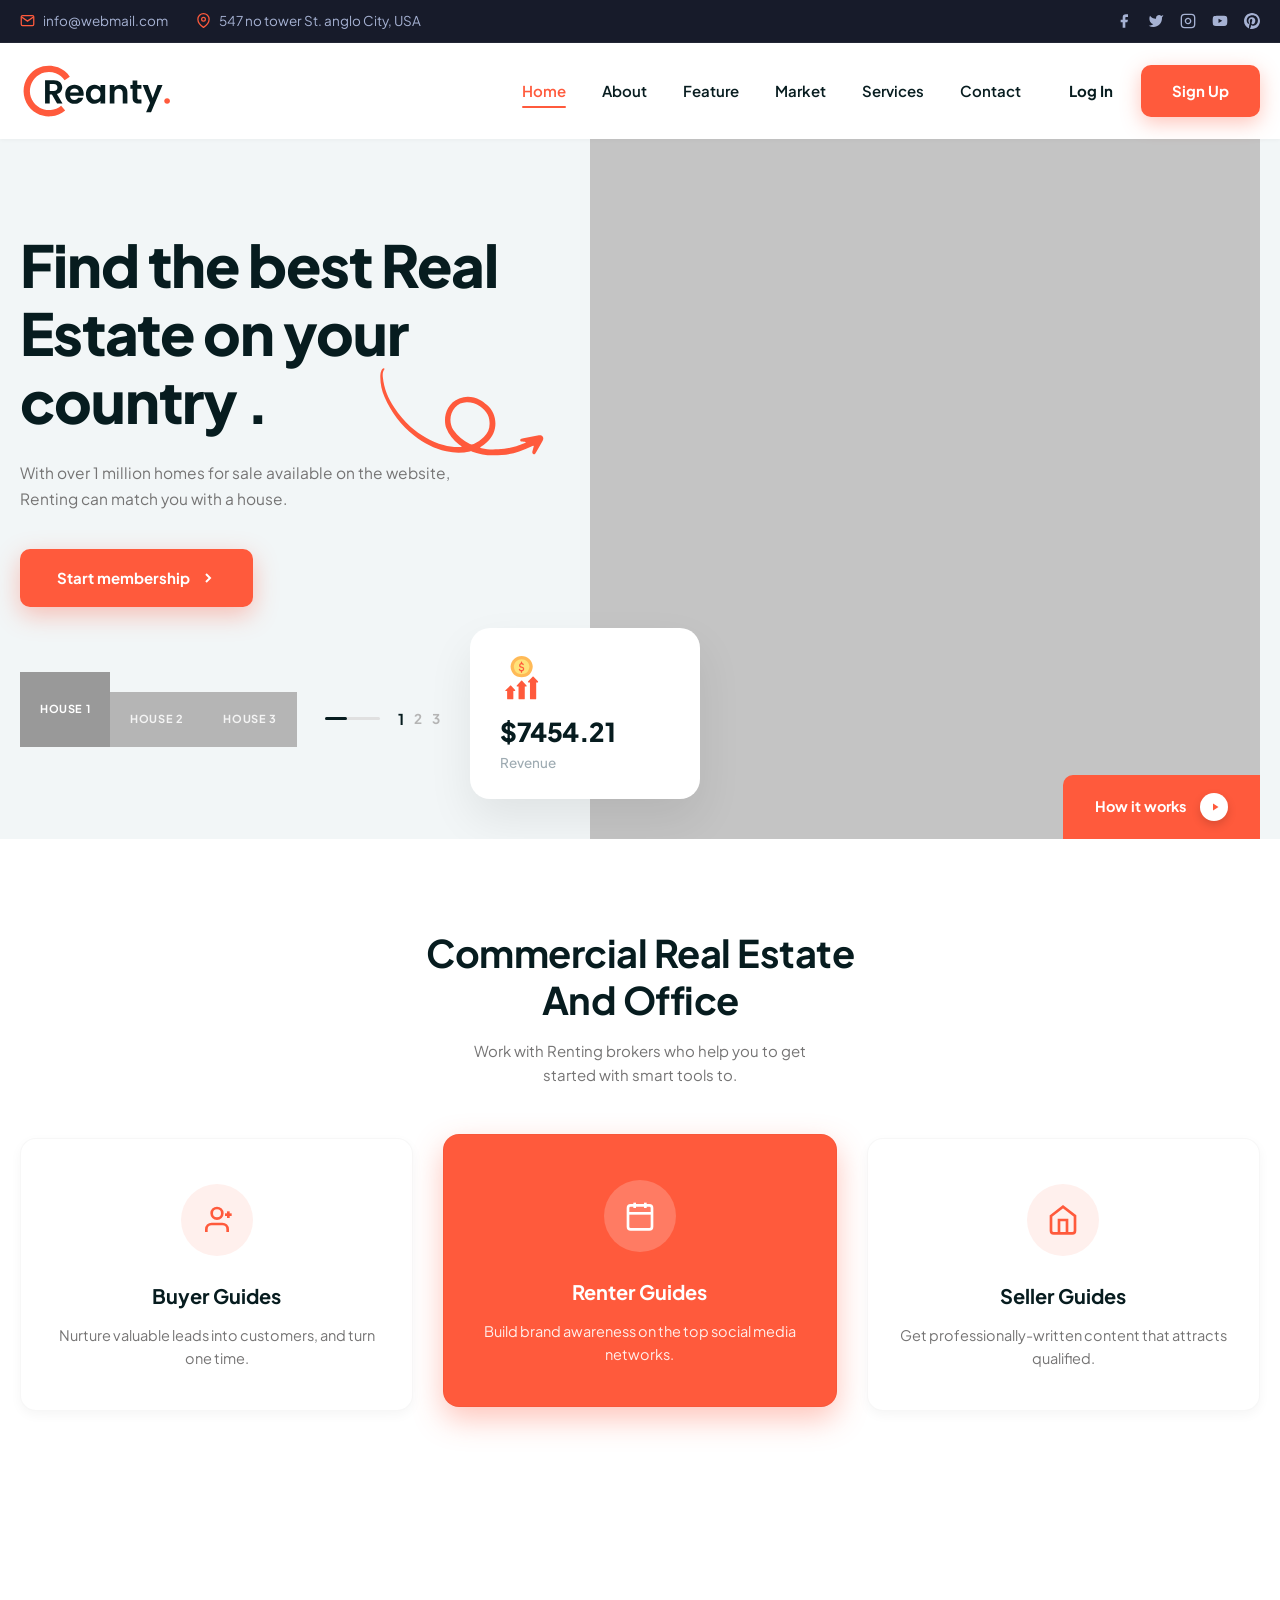
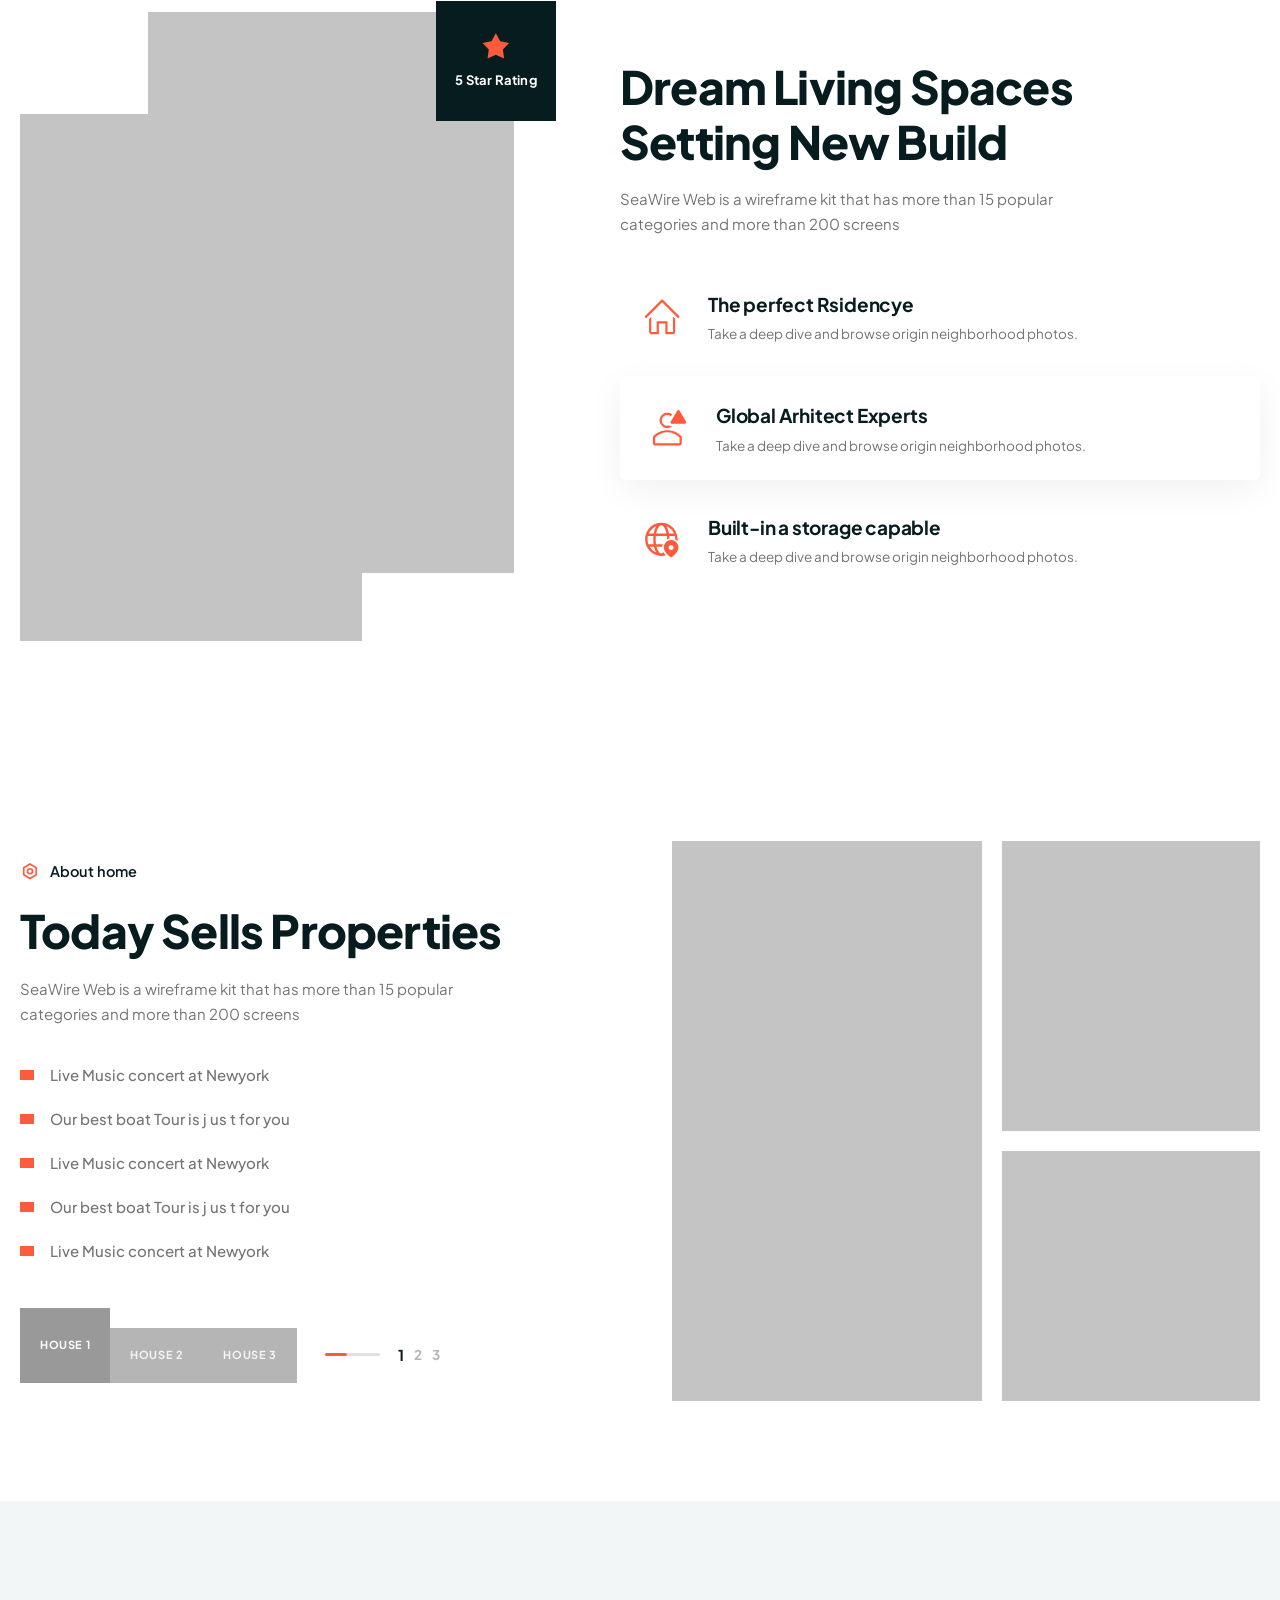
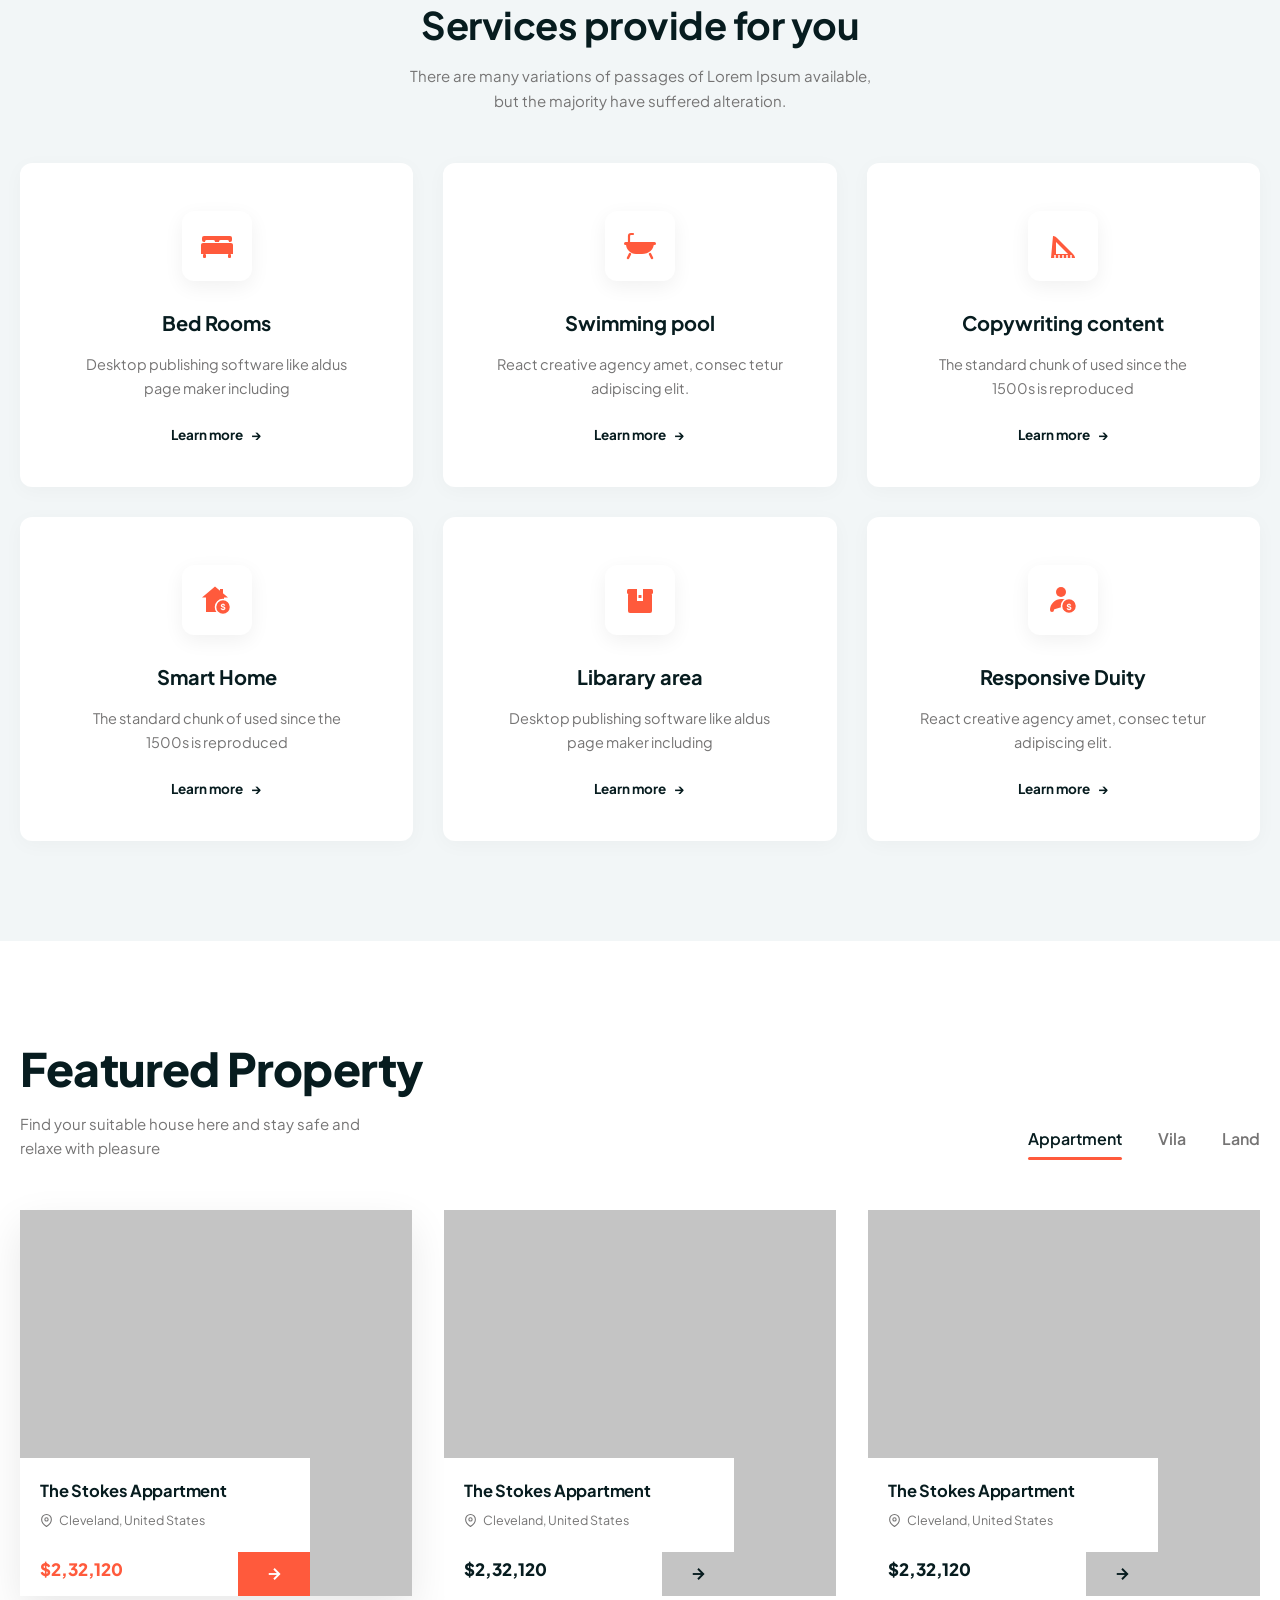
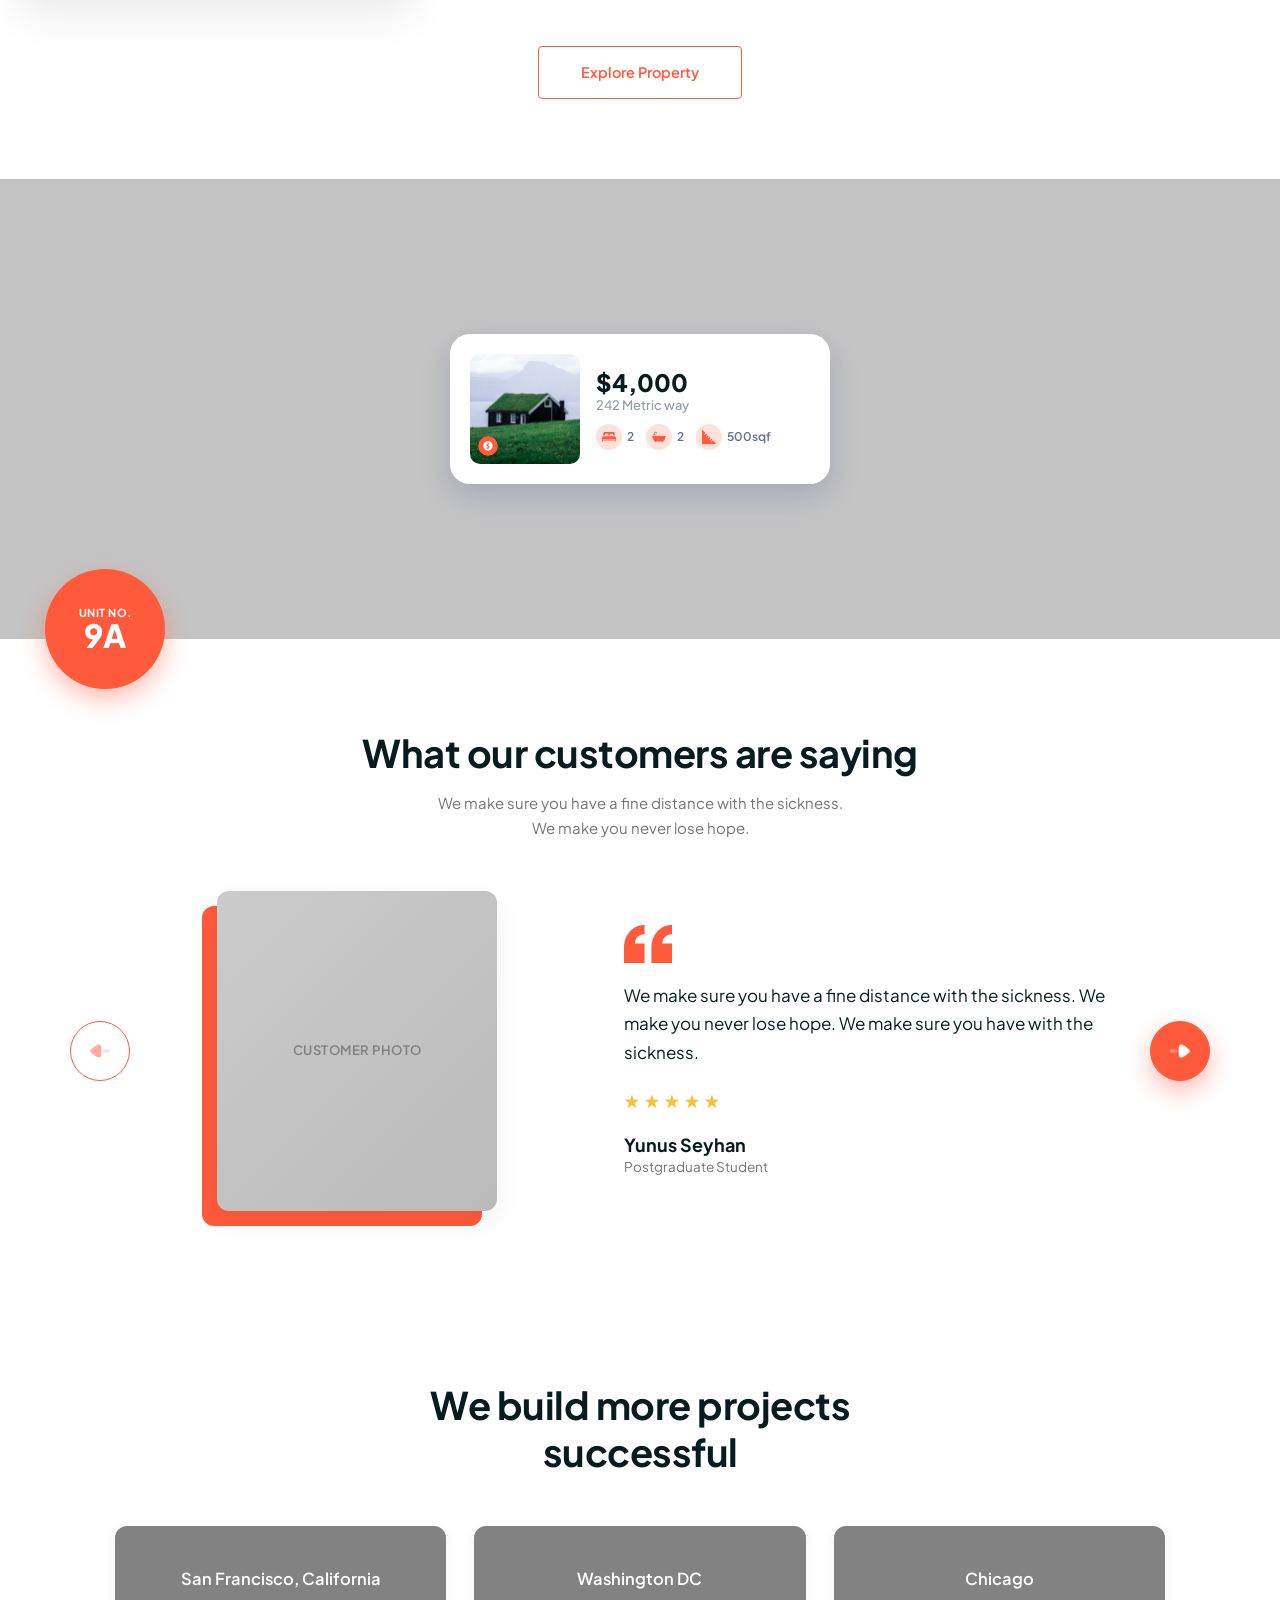
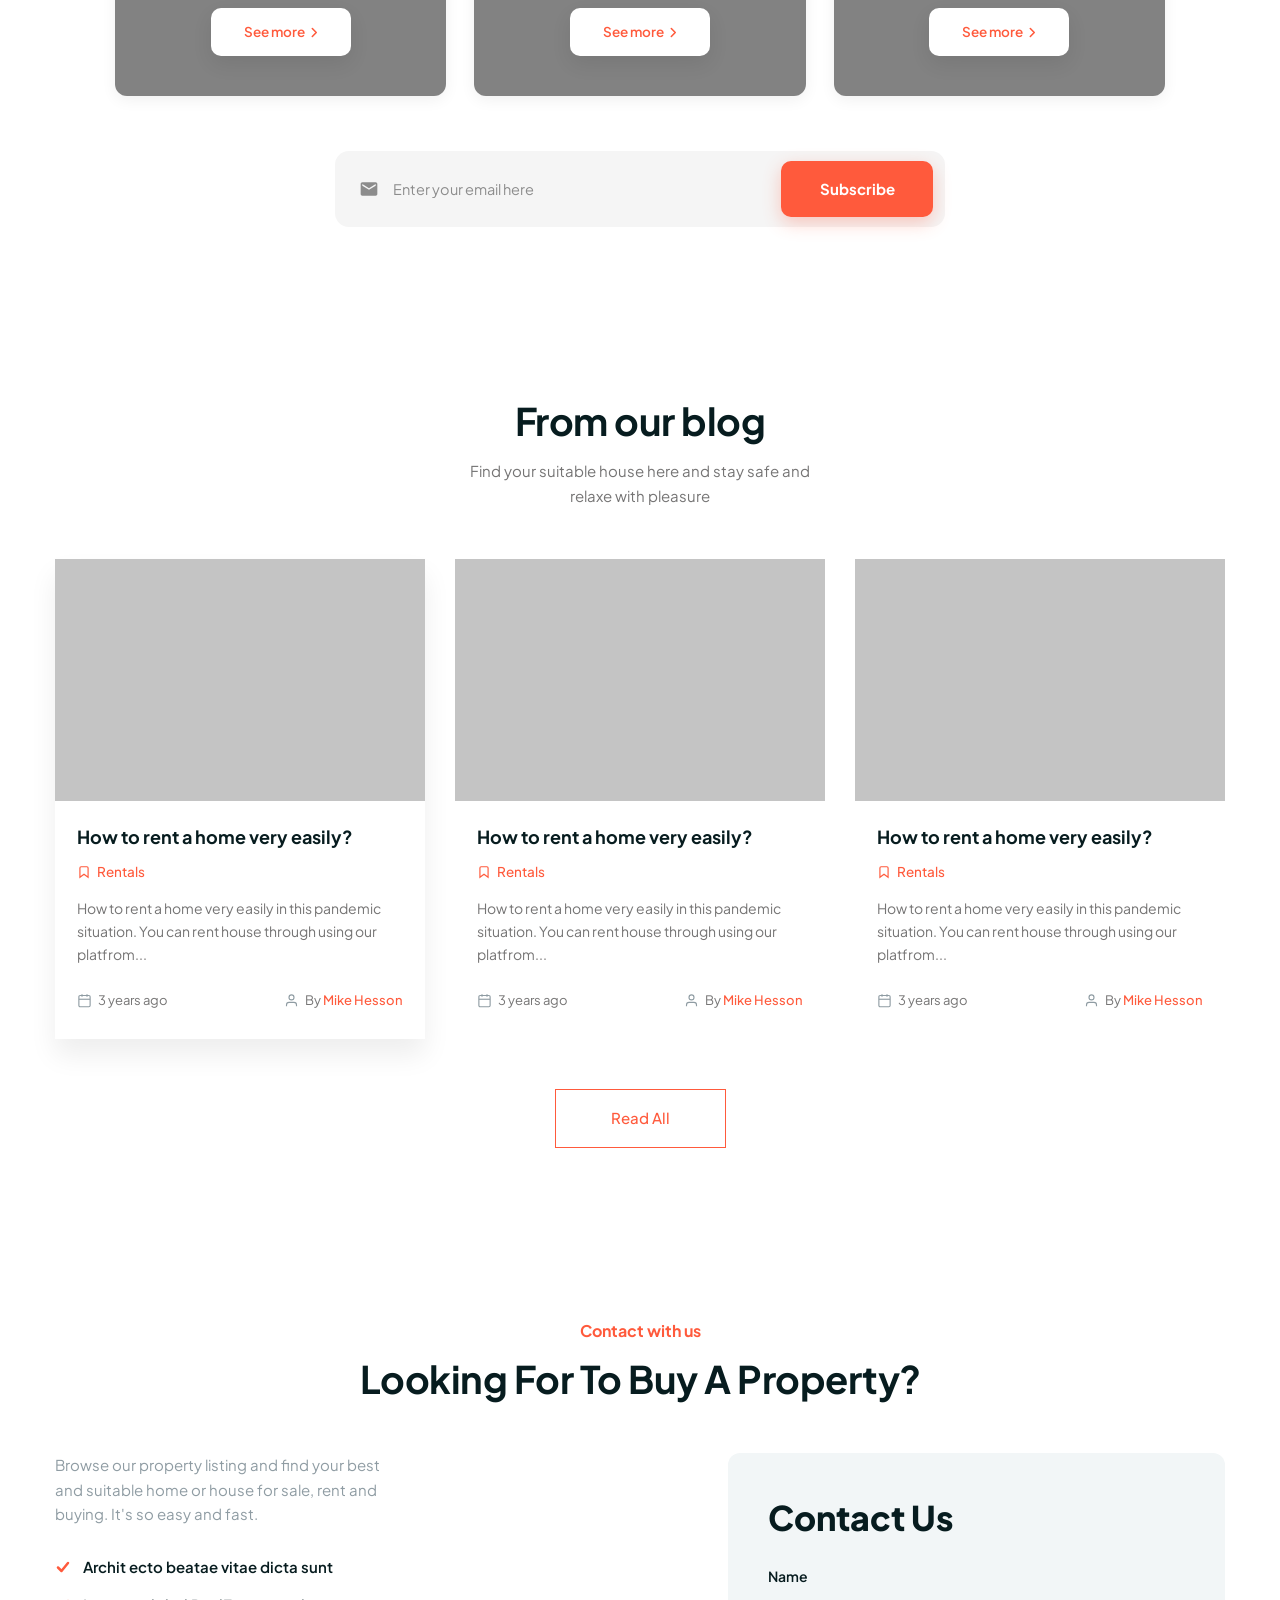
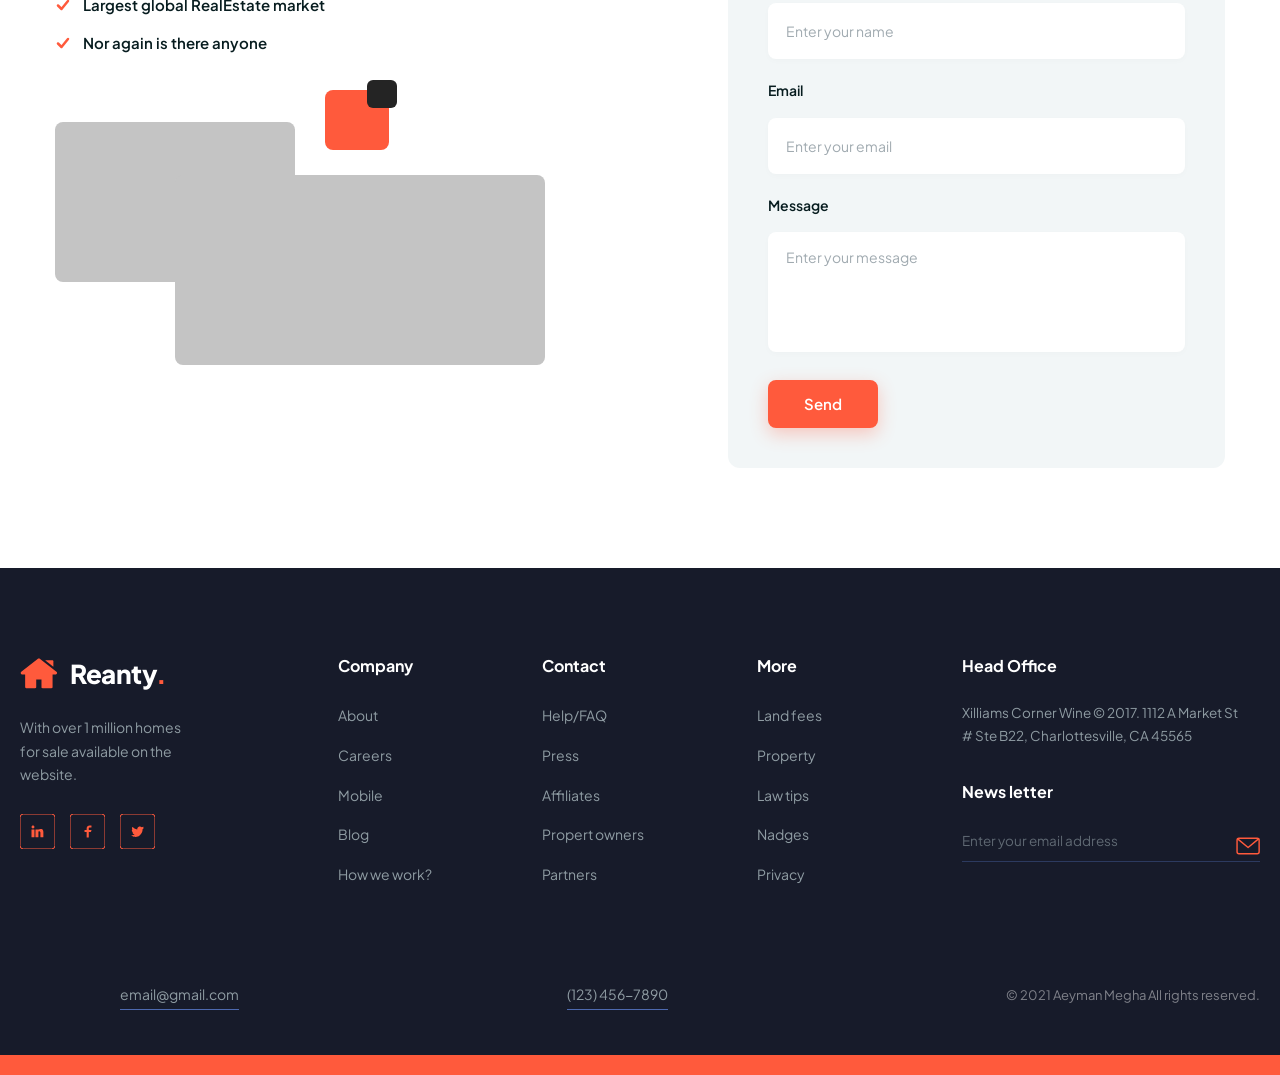
==== index.html @ 04030989 "login" ====
<!DOCTYPE html>
<html lang="en">

<head>
  <meta charset="UTF-8">
  <meta name="viewport" content="width=device-width, initial-scale=1.0">
  <meta name="description"
    content="Reanty - Find the best Real Estate on your country. With over 1 million homes for sale available on the website.">
  <title>Reanty - Modern Real Estate Platform</title>

  <!-- Google Fonts: Plus Jakarta Sans & Inter -->
  <link rel="preconnect" href="https://fonts.googleapis.com">
  <link rel="preconnect" href="https://fonts.gstatic.com" crossorigin>
  <link href="https://fonts.googleapis.com/css2?family=Plus+Jakarta+Sans:wght@400;500;600;700;800&display=swap"
    rel="stylesheet">

  <!-- Main Vanilla CSS File (Đường dẫn tương đối) -->
  <link rel="stylesheet" href="./css/style.css">

</head>

<body>

  <!-- ========================================================================= -->
  <!-- 1. TOP CONTACT BAR                                                        -->
  <!-- ========================================================================= -->
  <aside class="top-bar">
    <div class="container top-bar__inner">
      <div class="top-bar__contact">
        <a href="mailto:info@webmail.com" class="top-bar__link">
          <svg class="icon" viewBox="0 0 24 24" fill="none" stroke="currentColor" stroke-width="2">
            <path d="M4 4h16c1.1 0 2 .9 2 2v12c0 1.1-.9 2-2 2H4c-1.1 0-2-.9-2-2V6c0-1.1.9-2 2-2z" />
            <polyline points="22,6 12,13 2,6" />
          </svg>
          <span>info@webmail.com</span>
        </a>
        <span class="top-bar__location">
          <svg class="icon" viewBox="0 0 24 24" fill="none" stroke="currentColor" stroke-width="2">
            <path d="M21 10c0 7-9 13-9 13s-9-6-9-13a9 9 0 0 1 18 0z" />
            <circle cx="12" cy="10" r="3" />
          </svg>
          <span>547 no tower St. anglo City, USA</span>
        </span>
      </div>

      <div class="top-bar__socials">
        <a href="#" class="top-bar__social-link" aria-label="Facebook">
          <svg viewBox="0 0 24 24" fill="currentColor">
            <path d="M18 2h-3a5 5 0 0 0-5 5v3H7v4h3v8h4v-8h3l1-4h-4V7a1 1 0 0 1 1-1h3z" />
          </svg>
        </a>
        <a href="#" class="top-bar__social-link" aria-label="Twitter">
          <svg viewBox="0 0 24 24" fill="currentColor">
            <path
              d="M23 3a10.9 10.9 0 0 1-3.14 1.53 4.48 4.48 0 0 0-7.86 3v1A10.66 10.66 0 0 1 3 4s-4 9 5 13a11.64 11.64 0 0 1-7 2c9 5 20 0 20-11.5a4.5 4.5 0 0 0-.08-.83A7.72 7.72 0 0 0 23 3z" />
          </svg>
        </a>
        <a href="#" class="top-bar__social-link" aria-label="Instagram">
          <svg viewBox="0 0 24 24" fill="none" stroke="currentColor" stroke-width="2">
            <rect x="2" y="2" width="20" height="20" rx="5" ry="5" />
            <path d="M16 11.37A4 4 0 1 1 12.63 8 4 4 0 0 1 16 11.37z" />
            <line x1="17.5" y1="6.5" x2="17.51" y2="6.5" />
          </svg>
        </a>
        <a href="#" class="top-bar__social-link" aria-label="YouTube">
          <svg viewBox="0 0 24 24" fill="currentColor">
            <path
              d="M22.54 6.42a2.78 2.78 0 0 0-1.94-2C18.88 4 12 4 12 4s-6.88 0-8.6.46a2.78 2.78 0 0 0-1.94 2A29 29 0 0 0 1 11.75a29 29 0 0 0 .46 5.33A2.78 2.78 0 0 0 3.4 19c1.72.46 8.6.46 8.6.46s6.88 0 8.6-.46a2.78 2.78 0 0 0 1.94-2 29 29 0 0 0 .46-5.25 29 29 0 0 0-.46-5.33z" />
            <polygon fill="#171B2A" points="9.75 15.02 15.5 11.75 9.75 8.48 9.75 15.02" />
          </svg>
        </a>
        <a href="#" class="top-bar__social-link" aria-label="Pinterest">
          <svg viewBox="0 0 24 24" fill="currentColor">
            <path
              d="M12 0C5.373 0 0 5.373 0 12c0 5.084 3.163 9.426 7.627 11.174-.105-.949-.2-2.405.042-3.441.218-.937 1.407-5.965 1.407-5.965s-.359-.719-.359-1.782c0-1.668.967-2.914 2.171-2.914 1.023 0 1.518.769 1.518 1.69 0 1.029-.655 2.568-.994 3.995-.283 1.194.599 2.169 1.777 2.169 2.133 0 3.772-2.249 3.772-5.495 0-2.873-2.064-4.882-5.012-4.882-3.414 0-5.418 2.561-5.418 5.207 0 1.031.397 2.138.893 2.738.098.119.112.224.083.345-.09.375-.291 1.199-.334 1.373-.057.24-.19.291-.439.175-1.644-.766-2.671-3.171-2.671-5.102 0-4.155 3.018-7.971 8.706-7.971 4.57 0 8.12 3.257 8.12 7.607 0 4.541-2.863 8.196-6.837 8.196-1.335 0-2.59-.694-3.019-1.512l-.823 3.136c-.298 1.144-1.104 2.578-1.644 3.454C9.692 23.776 10.824 24 12 24c6.627 0 12-5.373 12-12 0-6.627-5.373-12-12-12z" />
          </svg>
        </a>
      </div>
    </div>
  </aside>

  <!-- ========================================================================= -->
  <!-- 2. MAIN NAVIGATION (HEADER)                                               -->
  <!-- ========================================================================= -->
  <header class="navbar">
    <div class="container navbar__inner">
      <!-- Exact Figma SVG Brand Logo -->
      <a href="#" class="navbar__brand" aria-label="Reanty Home">
        <svg viewBox="210 60 160 56" width="160" height="56" fill="none">
          <!-- Orange arc wrapping the letter R -->
          <path
            d="M255.192 108.999C250.964 112.53 245.766 114.699 240.283 115.223C234.799 115.746 229.285 114.598 224.465 111.931C219.646 109.263 215.746 105.2 213.277 100.275C210.809 95.3505 209.888 89.7944 210.635 84.3366C211.382 78.8789 213.763 73.7747 217.464 69.6945C221.165 65.6143 226.013 62.7488 231.372 61.4745C236.731 60.2002 242.351 60.5767 247.492 62.5543C252.634 64.532 257.057 68.0185 260.18 72.5559L254.56 76.4254C252.217 73.022 248.899 70.4067 245.042 68.9233C241.186 67.4398 236.971 67.1575 232.951 68.1133C228.931 69.0692 225.294 71.2185 222.518 74.2791C219.742 77.3396 217.956 81.1683 217.396 85.2621C216.836 89.356 217.526 93.5236 219.378 97.2176C221.229 100.912 224.155 103.959 227.77 105.96C231.385 107.961 235.521 108.822 239.634 108.43C243.748 108.037 247.646 106.41 250.818 103.761L255.192 108.999Z"
            fill="#FF5A3C" />
          <!-- Reanty letterforms -->
          <path
            d="M246.837 84.1401C246.837 86.4081 245.577 87.8841 242.769 87.8841H238.557V80.5041H242.769C245.577 80.5041 246.837 81.9081 246.837 84.1401ZM233.517 76.3281V101.456H238.557V91.6641H240.933L246.477 101.456H252.309L246.297 91.2681C250.329 90.1881 252.021 87.0921 252.021 84.0321C252.021 79.8201 248.997 76.3281 242.949 76.3281H233.517ZM265.148 85.3281C267.74 85.3281 269.828 86.9841 269.9 89.6121H260.432C260.828 86.8761 262.736 85.3281 265.148 85.3281ZM274.616 95.1921H269.18C268.532 96.5241 267.344 97.6041 265.184 97.6041C262.664 97.6041 260.648 95.9481 260.396 92.9961H274.976C275.084 92.3481 275.12 91.7001 275.12 91.0521C275.12 85.1121 271.052 81.1881 265.292 81.1881C259.388 81.1881 255.284 85.1841 255.284 91.4841C255.284 97.7481 259.496 101.78 265.292 101.78C270.224 101.78 273.536 98.8641 274.616 95.1921ZM277.502 91.4121C277.502 97.6401 281.534 101.78 286.574 101.78C289.742 101.78 292.01 100.268 293.198 98.5401V101.456H298.274V81.5121H293.198V84.3561C292.01 82.7001 289.814 81.1881 286.61 81.1881C281.534 81.1881 277.502 85.1841 277.502 91.4121ZM293.198 91.4841C293.198 95.2641 290.678 97.3521 287.906 97.3521C285.206 97.3521 282.65 95.1921 282.65 91.4121C282.65 87.6321 285.206 85.6161 287.906 85.6161C290.678 85.6161 293.198 87.7041 293.198 91.4841ZM317.165 101.456H322.205V89.7561C322.205 84.2481 318.893 81.2241 314.249 81.2241C311.693 81.2241 309.533 82.3041 308.237 83.9961V81.5121H303.197V101.456H308.237V90.4401C308.237 87.2361 310.001 85.5081 312.737 85.5081C315.401 85.5081 317.165 87.2361 317.165 90.4401V101.456ZM327.79 95.2641C327.79 99.8361 330.346 101.456 334.162 101.456H337.33V97.2081H334.99C333.406 97.2081 332.866 96.6321 332.866 95.3001V85.6521H337.33V81.5121H332.866V76.5801H327.79V81.5121H325.414V85.6521H327.79V95.2641ZM349.451 95.4441L344.303 81.5121H338.651L346.643 100.952L342.323 110.888H347.687L360.035 81.5121H354.671L349.451 95.4441Z"
            fill="#071C1F" />
          <!-- Orange dot -->
          <path
            d="M368.044 98.7561C368.044 97.1001 366.748 95.8041 364.984 95.8041C363.148 95.8041 361.852 97.1001 361.852 98.7561C361.852 100.412 363.148 101.708 364.984 101.708C366.748 101.708 368.044 100.412 368.044 98.7561Z"
            fill="#FF5A3C" />
        </svg>
      </a>

      <!-- Mobile Menu Toggle Button -->
      <button class="navbar__toggle" id="menuToggle" aria-label="Toggle Navigation">
        <span></span>
        <span></span>
        <span></span>
      </button>

      <nav class="navbar__nav" id="navbarNav">
        <ul class="navbar__menu">
          <li class="navbar__item"><a href="#" class="navbar__link navbar__link--active">Home</a></li>
          <li class="navbar__item"><a href="#about" class="navbar__link">About</a></li>
          <li class="navbar__item"><a href="#feature" class="navbar__link">Feature</a></li>
          <li class="navbar__item"><a href="#market" class="navbar__link">Market</a></li>
          <li class="navbar__item"><a href="#services" class="navbar__link">Services</a></li>
          <li class="navbar__item"><a href="#contact" class="navbar__link">Contact</a></li>
        </ul>

        <div class="navbar__actions">
          <a href="./login.html" class="navbar__login">Log In</a>
          <a href="./register.html" class="btn btn--primary navbar__btn">Sign Up</a>
        </div>
      </nav>
    </div>
  </header>

  <main>
    <!-- ========================================================================= -->
    <!-- 3. HERO SECTION                                                           -->
    <!-- ========================================================================= -->
    <section class="hero" id="home">
      <div class="container hero__container">
        <!-- Left Hero Content Container -->
        <div class="hero__left">
          <div class="hero__title-block">
            <h1 class="hero__title">
              Find the best Real<br>
              Estate on your<br>
              country <span class="hero__title-period">.</span>
            </h1>

            <!-- Exact Figma Vector Curved Loop Arrow pointing towards gray box -->
            <svg class="hero__curve-arrow" viewBox="622 473 230 125" fill="none" aria-hidden="true">
              <path
                d="M747.215 589.318C748.452 589.027 749.561 589.238 750.709 589.662C760.287 593.202 770.171 594.905 780.407 594.757C792.529 594.583 804.464 593.456 816.022 589.416C822.087 587.298 828.049 584.983 833.763 582.052C834.414 581.719 835.113 581 835.842 581.525C836.775 582.195 836.026 583.113 835.84 583.896C835.362 585.896 834.69 587.855 834.332 589.875C834.062 591.397 835.082 593.047 836.186 593.322C837.697 593.702 838.291 592.54 838.961 591.56C839.267 591.115 839.568 590.659 839.832 590.188C842.803 584.897 845.746 579.591 848.746 574.313C849.865 572.337 850.043 570.399 848.708 568.515C847.401 566.667 845.499 566.54 843.444 566.915C836.278 568.211 829.105 569.47 821.934 570.763C820.974 570.936 820.013 571.169 819.105 571.51C818.157 571.867 817.343 572.493 817.41 573.645C817.478 574.826 818.392 575.271 819.402 575.449C820.36 575.619 821.35 575.614 822.313 575.767C823.341 575.924 824.462 575.608 825.466 576.295C824.986 577.385 823.958 577.507 823.107 577.88C811.527 582.957 799.383 585.655 786.781 586.284C778.949 586.675 771.129 586.675 763.445 584.771C762.777 584.603 761.845 584.767 761.679 583.56C764.894 581.414 768.005 579.067 770.947 576.491C787.817 561.718 785.869 537.064 771.246 524.555C768.184 521.936 765.064 519.37 761.486 517.546C752.149 512.794 742.301 511.741 732.425 515.364C713.689 522.243 709.755 544.295 714.346 556.762C717.807 566.172 724.161 573.49 732.073 579.537C733.336 580.503 734.846 581.166 736.007 582.532C735.207 583.193 734.646 583.171 734.115 583.195C726.123 583.543 718.245 582.779 710.585 580.464C693.371 575.256 678.133 566.432 664.625 554.725C655.73 547.019 648.42 537.824 641.906 528.066C633.436 515.359 627.616 501.594 626.006 486.269C625.616 482.571 625.503 478.904 627.662 475.593C628.076 474.96 628.708 474.266 627.913 473.609C627.058 472.904 626.285 473.521 625.623 474.119C624.88 474.787 624.428 475.651 624.005 476.536C623.008 478.626 622.54 480.844 622.464 483.135C622.115 493.698 624.172 503.861 628.338 513.5C637.62 534.957 651.214 553.273 669.819 567.592C683.088 577.808 697.674 585.653 714.264 589.217C725.218 591.573 736.223 591.918 747.215 589.318ZM747.343 579.032C738.104 574.351 730.088 568.336 724.309 559.542C718.08 550.064 718.967 536.186 726.622 527.905C730.91 523.266 736.359 521.026 742.561 520.848C749.339 520.655 755.693 522.215 761.236 526.373C765.603 529.65 769.66 533.186 772.166 538.171C773.247 540.322 773.907 542.591 774.173 544.587C776.024 554.381 773.603 562.515 766.723 569.293C762.588 573.366 757.954 576.7 752.632 579.073C750.838 579.875 749.172 579.955 747.343 579.032Z"
                fill="#FF5A3C" />
            </svg>
          </div>

          <p class="hero__desc">
            With over 1 million homes for sale available on the website, Renting can match you with a house.
          </p>

          <div class="hero__cta">
            <a href="#services" class="btn btn--primary hero__btn">
              <span>Start membership</span>
              <svg class="icon-arrow" viewBox="0 0 24 24" fill="none" stroke="currentColor" stroke-width="2.5">
                <polyline points="9 18 15 12 9 6"></polyline>
              </svg>
            </a>
          </div>

          <!-- Bottom Stepped Tabs Block (HOUSE 1, HOUSE 2, HOUSE 3) -->
          <div class="hero__stepped-wrapper">
            <div class="hero__stepped-tabs">
              <div class="hero__tab-step hero__tab-step--active">
                <span>HOUSE 1</span>
              </div>
              <div class="hero__tab-step">
                <span>HOUSE 2</span>
              </div>
              <div class="hero__tab-step">
                <span>HOUSE 3</span>
              </div>
            </div>

            <!-- Stepped bar & pagination -->
            <div class="hero__stepped-progress">
              <div class="hero__stepped-line">
                <div class="hero__stepped-line-fill"></div>
              </div>
              <div class="hero__stepped-numbers">
                <span class="active">1</span>
                <span>2</span>
                <span>3</span>
              </div>
            </div>
          </div>
        </div>

        <!-- Right Hero Visual Box -->
        <div class="hero__right">
          <!-- Big Gray Architectural Placeholder Box -->
          <div class="hero__gray-box"></div>

          <!-- Floating Overlapping Revenue Card -->
          <div class="hero__stat-card">
            <div class="hero__stat-icon">
              <!-- Exact Figma Revenue Icon -->
              <svg viewBox="795 715 55 60" width="48" height="52" fill="none">
                <!-- 3 Rising Arrows -->
                <path
                  d="M807.166 753.338L812.215 758.705C812.458 758.963 812.49 759.365 812.267 759.664C812.124 759.856 811.89 759.96 811.651 759.96H810.21L810.21 768.836C810.21 769.247 809.877 769.581 809.465 769.581H803.761C803.349 769.581 803.016 769.247 803.016 768.836L803.016 759.96H801.554C801.199 759.96 800.884 759.708 800.819 759.341C800.777 759.105 800.862 758.689L801.026 758.689L806.071 753.326C806.278 753.106 806.605 753.026 806.904 753.15C807.004 753.192 807.092 753.259 807.166 753.338Z"
                  fill="#FF5A3C" />
                <path
                  d="M820.337 748.203L825.382 753.566C825.546 753.741 825.63 753.982 825.588 754.218C825.523 754.585 825.208 754.836 824.853 754.836H823.391L823.391 768.837C823.391 769.248 823.058 769.581 822.646 769.581H816.942C816.531 769.581 816.197 769.248 816.197 768.837L816.197 754.836H814.735C814.38 754.836 814.066 754.584 814 754.217C813.958 753.981 814.043 753.74 814.207 753.566L819.246 748.209C819.312 748.138 819.39 748.078 819.478 748.038C819.784 747.898 820.124 747.977 820.337 748.203Z"
                  fill="#FF5A3C" />
                <path
                  d="M833.517 743.462L838.562 748.825C838.726 748.999 838.811 749.241 838.769 749.476C838.703 749.843 838.389 750.095 838.034 750.095H836.572L836.572 768.836C836.572 769.248 836.238 769.581 835.827 769.581H830.123C829.711 769.581 829.378 769.248 829.378 768.836L829.378 750.095H827.916C827.561 750.095 827.246 749.843 827.181 749.476C827.139 749.241 827.223 748.999 827.388 748.825L832.432 743.462C832.573 743.312 832.77 743.227 832.975 743.227C833.18 743.227 833.377 743.312 833.517 743.462Z"
                  fill="#FF5A3C" />
                <!-- Gold Coin -->
                <path
                  d="M807.02 731.492C807.479 724.837 813.023 719.581 819.794 719.581C826.565 719.581 832.109 724.837 832.568 731.492C832.588 731.787 832.568 744.087 819.794 744.087C807.02 744.087 807 731.787 807.02 731.492Z"
                  fill="#FFBA57" />
                <path
                  d="M810.784 731.492C811.232 726.911 815.095 723.332 819.794 723.332C824.482 723.332 828.338 726.894 828.801 731.46C828.832 731.764 828.801 740.561 819.794 740.561C810.783 740.561 810.755 731.786 810.784 731.492Z"
                  fill="#FFE27A" />
                <!-- Dollar Symbol -->
                <path
                  d="M819.51 735.878C818.338 735.806 818.016 735.101 817.957 734.935C817.871 734.616 817.581 734.381 817.235 734.381C816.822 734.381 816.487 734.716 816.487 735.129C816.487 735.189 816.495 735.247 816.508 735.303L816.508 735.303C816.509 735.306 816.51 735.311 816.512 735.317C816.521 735.353 816.532 735.387 816.546 735.42C816.684 735.801 817.237 736.982 818.867 737.298V738.291C818.867 738.703 819.201 739.037 819.613 739.037C820.025 739.037 820.36 738.703 820.36 738.291V737.32C821.074 737.196 821.554 736.884 821.854 736.601C822.412 736.076 822.745 735.282 822.745 734.477C822.745 733.721 822.449 731.929 819.702 731.626C819.157 731.566 818.769 731.393 818.548 731.112C818.352 730.863 818.331 730.588 818.331 730.482C818.331 730.351 818.367 729.2 819.613 729.2C820.431 729.2 820.761 729.72 820.823 729.833C820.934 730.107 821.202 730.301 821.517 730.301C821.93 730.301 822.264 729.967 822.264 729.554C822.264 729.431 822.234 729.315 822.182 729.213L822.182 729.213C821.972 728.756 821.378 728.04 820.36 727.794V726.793C820.36 726.381 820.025 726.046 819.613 726.046C819.201 726.046 818.867 726.38 818.867 726.793V727.791C817.394 728.141 816.838 729.515 816.838 730.482C816.838 731.557 817.545 732.89 819.538 733.11C821.253 733.299 821.253 734.186 821.253 734.477C821.253 734.787 821.142 735.222 820.831 735.514C820.537 735.791 820.093 735.913 819.51 735.878Z"
                  fill="#FF5A3C" />
              </svg>
            </div>
            <div class="hero__stat-info">
              <span class="hero__stat-value">$7454.21</span>
              <span class="hero__stat-label">Revenue</span>
            </div>
          </div>

          <!-- "How it works" Button at Bottom-Right of Gray Box -->
          <a href="#how-it-works" class="hero__video-btn">
            <span>How it works</span>
            <span class="hero__play-circle">
              <svg viewBox="0 0 24 24" fill="currentColor">
                <polygon points="8 5 19 12 8 19 8 5" />
              </svg>
            </span>
          </a>
        </div>
      </div>
    </section>

    <!-- ========================================================================= -->
    <!-- 4. COMMERCIAL REAL ESTATE AND OFFICE                                      -->
    <!-- ========================================================================= -->
    <section class="section commercial" id="feature">
      <div class="container">
        <div class="section-heading text-center">
          <h2 class="section-heading__title">Commercial Real Estate<br>And Office</h2>
          <p class="section-heading__subtitle">
            Work with Renting brokers who help you to get<br>started with smart tools to.
          </p>
        </div>

        <div class="commercial__grid">
          <!-- Card 1: Buyer Guides -->
          <article class="commercial-card">
            <div class="commercial-card__icon-wrap">
              <div class="commercial-card__icon-circle">
                <svg viewBox="0 0 24 24" fill="none" stroke="#FF5A3C" stroke-width="2">
                  <path d="M20 21v-2a4 4 0 0 0-4-4H8a4 4 0 0 0-4 4v2" />
                  <circle cx="12" cy="7" r="4" />
                  <line x1="18" y1="8" x2="23" y2="8" />
                  <line x1="20.5" y1="5.5" x2="20.5" y2="10.5" />
                </svg>
              </div>
            </div>
            <h3 class="commercial-card__title">Buyer Guides</h3>
            <p class="commercial-card__desc">
              Nurture valuable leads into customers, and turn one time.
            </p>
          </article>

          <!-- Card 2: Renter Guides (Active / Featured Card) -->
          <article class="commercial-card commercial-card--featured">
            <div class="commercial-card__icon-wrap">
              <div class="commercial-card__icon-circle commercial-card__icon-circle--featured">
                <svg viewBox="0 0 24 24" fill="none" stroke="#FF5A3C" stroke-width="2">
                  <rect x="3" y="4" width="18" height="18" rx="2" ry="2" />
                  <line x1="16" y1="2" x2="16" y2="6" />
                  <line x1="8" y1="2" x2="8" y2="6" />
                  <line x1="3" y1="10" x2="21" y2="10" />
                </svg>
              </div>
            </div>
            <h3 class="commercial-card__title">Renter Guides</h3>
            <p class="commercial-card__desc">
              Build brand awareness on the top social media networks.
            </p>
          </article>

          <!-- Card 3: Seller Guides -->
          <article class="commercial-card">
            <div class="commercial-card__icon-wrap">
              <div class="commercial-card__icon-circle">
                <svg viewBox="0 0 24 24" fill="none" stroke="#FF5A3C" stroke-width="2">
                  <path d="M3 9l9-7 9 7v11a2 2 0 0 1-2 2H5a2 2 0 0 1-2-2z" />
                  <polyline points="9 22 9 12 15 12 15 22" />
                </svg>
              </div>
            </div>
            <h3 class="commercial-card__title">Seller Guides</h3>
            <p class="commercial-card__desc">
              Get professionally-written content that attracts qualified.
            </p>
          </article>
        </div>
      </div>
    </section>

    <!-- ========================================================================= -->
    <!-- 5. DREAM LIVING SPACES SETTING NEW BUILD                                  -->
    <!-- ========================================================================= -->
    <section class="section dream-spaces" id="about">
      <div class="container dream-spaces__grid">
        <!-- Left: Composed Architectural Mockup Matching Exact Figma -->
        <div class="dream-spaces__visual">
          <div class="dream-spaces__composition">
            <!-- Box 1 (Bottom Left, x=375, y=1963, w=342, h=527) -->
            <div class="dream-spaces__gray-block dream-spaces__gray-block--bottom-left"></div>
            <!-- Box 2 (Top Right, x=502, y=1862, w=366, h=561) -->
            <div class="dream-spaces__gray-block dream-spaces__gray-block--top-right"></div>
            <!-- Exact Figma 5 Star Rating Badge (x=801, y=1851, w=120, h=120) -->
            <div class="dream-spaces__rating-badge">
              <svg viewBox="844 1882 34 33" width="30" height="30" fill="none" class="dream-spaces__star-icon">
                <path
                  d="M860.789 1882.97L866.085 1892.68L876.957 1894.72L869.358 1902.76L870.781 1913.73L860.789 1908.98L850.797 1913.73L852.22 1902.76L844.621 1894.72L855.493 1892.68L860.789 1882.97Z"
                  fill="#FF5A3C" />
              </svg>
              <span class="dream-spaces__rating-text">5 Star Rating</span>
            </div>
          </div>
        </div>

        <!-- Right: Content & Feature List -->
        <div class="dream-spaces__content">
          <h2 class="dream-spaces__title">Dream Living Spaces<br>Setting New Build</h2>
          <p class="dream-spaces__desc">
            SeaWire Web is a wireframe kit that has more than 15 popular categories and more than 200 screens
          </p>

          <div class="dream-spaces__list">
            <!-- Feature Item 1 -->
            <div class="feature-item">
              <div class="feature-item__icon-wrap">
                <svg viewBox="1011 2042 46 47" width="38" height="38" fill="none">
                  <path
                    d="M1056.4 2064.32L1035.15 2043.07C1034.88 2042.81 1034.53 2042.66 1034.15 2042.66C1033.78 2042.66 1033.42 2042.81 1033.15 2043.07L1011.9 2064.32C1011.67 2064.59 1011.55 2064.94 1011.56 2065.3C1011.58 2065.65 1011.72 2065.99 1011.98 2066.25C1012.23 2066.5 1012.57 2066.65 1012.92 2066.66C1013.28 2066.67 1013.63 2066.55 1013.9 2066.32L1034.14 2046.08L1054.39 2066.33C1054.66 2066.57 1055.01 2066.69 1055.36 2066.67C1055.72 2066.66 1056.06 2066.51 1056.31 2066.26C1056.56 2066.01 1056.71 2065.67 1056.73 2065.31C1056.74 2064.96 1056.62 2064.61 1056.39 2064.34L1056.4 2064.32Z"
                    fill="#FF5A3C" />
                  <path
                    d="M1048.31 2085.16H1041.23V2070.99H1027.06V2085.16H1019.98V2065.33L1017.14 2068.16V2085.16C1017.14 2085.91 1017.44 2086.63 1017.97 2087.16C1018.51 2087.7 1019.23 2087.99 1019.98 2087.99H1029.89V2073.83H1038.39V2087.99H1048.31C1049.06 2087.99 1049.78 2087.7 1050.31 2087.16C1050.85 2086.63 1051.14 2085.91 1051.14 2085.16V2067.82L1048.31 2064.99V2085.16Z"
                    fill="#FF5A3C" />
                </svg>
              </div>
              <div class="feature-item__info">
                <h3 class="feature-item__title">The perfect Rsidencye</h3>
                <p class="feature-item__desc">Take a deep dive and browse origin neighborhood photos.</p>
              </div>
            </div>

            <!-- Feature Item 2 (Highlighted with white card & shadow matching Figma) -->
            <div class="feature-item feature-item--highlighted">
              <div class="feature-item__icon-wrap">
                <svg viewBox="1016 2182 43 45" width="38" height="38" fill="none">
                  <path
                    d="M1051.46 2214.52C1049.24 2212.21 1046.55 2210.38 1043.58 2209.12C1040.6 2207.86 1037.39 2207.22 1034.15 2207.22C1030.91 2207.22 1027.7 2207.86 1024.73 2209.12C1021.75 2210.38 1019.07 2212.21 1016.84 2214.52C1016.36 2215.03 1016.09 2215.69 1016.09 2216.39V2223.54C1016.09 2224.27 1016.38 2224.96 1016.9 2225.47C1017.42 2225.98 1018.13 2226.27 1018.87 2226.27H1049.42C1050.16 2226.27 1050.87 2225.98 1051.39 2225.47C1051.91 2224.96 1052.2 2224.27 1052.2 2223.54V2216.39C1052.2 2215.69 1051.94 2215.03 1051.46 2214.52ZM1049.42 2223.54H1018.87V2216.37C1020.84 2214.34 1023.2 2212.72 1025.83 2211.62C1028.46 2210.51 1031.29 2209.94 1034.14 2209.94C1037 2209.94 1039.83 2210.51 1042.46 2211.62C1045.08 2212.72 1047.45 2214.34 1049.42 2216.37V2223.54Z"
                    fill="#FF5A3C" />
                  <path
                    d="M1034.14 2204.49C1036.4 2204.49 1038.58 2203.72 1040.32 2202.31H1040.02C1038.89 2202.29 1037.8 2201.91 1036.92 2201.22C1035.79 2201.7 1034.54 2201.88 1033.31 2201.72C1032.09 2201.57 1030.92 2201.11 1029.94 2200.37C1028.96 2199.63 1028.2 2198.65 1027.74 2197.53C1027.28 2196.4 1027.13 2195.18 1027.31 2193.98C1027.49 2192.78 1027.99 2191.65 1028.76 2190.71C1029.54 2189.76 1030.56 2189.04 1031.71 2188.61C1032.87 2188.18 1034.12 2188.06 1035.34 2188.26C1036.56 2188.46 1037.7 2188.98 1038.64 2189.76L1040.03 2187.37C1038.8 2186.45 1037.37 2185.84 1035.85 2185.58C1034.34 2185.32 1032.78 2185.41 1031.3 2185.86C1029.83 2186.3 1028.48 2187.08 1027.38 2188.14C1026.28 2189.19 1025.44 2190.49 1024.95 2191.92C1024.46 2193.35 1024.32 2194.88 1024.55 2196.37C1024.78 2197.86 1025.36 2199.28 1026.26 2200.51C1027.16 2201.74 1028.34 2202.74 1029.71 2203.43C1031.08 2204.12 1032.6 2204.49 1034.14 2204.49Z"
                    fill="#FF5A3C" />
                  <path
                    d="M1046.44 2182.9L1038.49 2196.32C1038.31 2196.59 1038.2 2196.9 1038.19 2197.22C1038.17 2197.54 1038.24 2197.86 1038.4 2198.14C1038.56 2198.43 1038.8 2198.66 1039.08 2198.82C1039.37 2198.98 1039.69 2199.06 1040.02 2199.04H1055.92C1056.25 2199.06 1056.58 2198.98 1056.86 2198.82C1057.15 2198.66 1057.38 2198.43 1057.54 2198.14C1057.7 2197.86 1057.77 2197.54 1057.76 2197.22C1057.74 2196.9 1057.63 2196.59 1057.45 2196.32L1049.51 2182.9C1049.35 2182.64 1049.12 2182.42 1048.86 2182.27C1048.59 2182.12 1048.28 2182.04 1047.97 2182.04C1047.66 2182.04 1047.36 2182.12 1047.09 2182.27C1046.82 2182.42 1046.59 2182.64 1046.44 2182.9Z"
                    fill="#FF5A3C" />
                </svg>
              </div>
              <div class="feature-item__info">
                <h3 class="feature-item__title">Global Arhitect Experts</h3>
                <p class="feature-item__desc">Take a deep dive and browse origin neighborhood photos.</p>
              </div>
            </div>

            <!-- Feature Item 3 -->
            <div class="feature-item">
              <div class="feature-item__icon-wrap">
                <svg viewBox="1012 2309 46 47" width="38" height="38" fill="none">
                  <path
                    d="M1034.14 2309.89C1045.88 2309.89 1055.4 2319.6 1055.4 2331.56C1055.4 2332.41 1055.35 2333.25 1055.26 2334.07C1054.37 2333.14 1053.34 2332.37 1052.21 2331.78V2331.56C1052.21 2330.07 1052.04 2328.61 1051.71 2327.23H1044.57C1044.68 2328.35 1044.74 2329.5 1044.76 2330.68C1043.64 2330.89 1042.57 2331.26 1041.58 2331.78V2331.56C1041.58 2330.07 1041.51 2328.62 1041.36 2327.23H1026.93C1026.55 2330.84 1026.65 2334.48 1027.21 2338.06H1036C1035.61 2339.1 1035.35 2340.2 1035.26 2341.31H1027.9C1029.28 2346.54 1031.69 2349.98 1034.14 2349.98C1035.11 2349.98 1036.07 2349.45 1036.96 2348.48C1037.73 2349.81 1038.73 2351.13 1039.94 2352.42C1038.09 2352.95 1036.15 2353.23 1034.14 2353.23C1022.41 2353.23 1012.89 2343.53 1012.89 2331.56C1012.89 2319.6 1022.41 2309.89 1034.14 2309.89ZM1024.6 2341.31H1018.81C1020.87 2344.66 1023.92 2347.25 1027.51 2348.7C1026.41 2346.93 1025.49 2344.7 1024.82 2342.17L1024.6 2341.31ZM1023.72 2327.23H1016.58L1016.57 2327.27C1016.24 2328.67 1016.08 2330.12 1016.08 2331.56C1016.08 2333.85 1016.49 2336.04 1017.24 2338.06H1023.98C1023.67 2335.91 1023.51 2333.74 1023.52 2331.56C1023.52 2330.08 1023.59 2328.63 1023.72 2327.23L1023.72 2327.23ZM1027.51 2314.42L1027.47 2314.44C1023.12 2316.21 1019.61 2319.63 1017.68 2323.98H1024.15C1024.82 2320.18 1025.98 2316.88 1027.52 2314.42H1027.51ZM1034.14 2313.14L1033.9 2313.15C1031.21 2313.4 1028.61 2317.74 1027.41 2323.98H1040.89C1039.68 2317.76 1037.1 2313.43 1034.41 2313.16L1034.14 2313.14V2313.14ZM1040.77 2314.42L1041 2314.8C1042.42 2317.21 1043.5 2320.37 1044.13 2323.98H1050.61C1048.77 2319.83 1045.48 2316.52 1041.39 2314.69L1040.77 2314.42V2314.42Z"
                    fill="#FF5A3C" />
                  <path
                    d="M1056.46 2342.4C1056.46 2339.81 1055.45 2337.33 1053.66 2335.5C1051.86 2333.67 1049.43 2332.65 1046.89 2332.65C1044.36 2332.65 1041.93 2333.67 1040.13 2335.5C1038.34 2337.33 1037.33 2339.81 1037.33 2342.4C1037.33 2346.43 1040.35 2350.66 1046.26 2355.18C1046.44 2355.32 1046.66 2355.4 1046.89 2355.4C1047.12 2355.4 1047.35 2355.32 1047.53 2355.18C1053.44 2350.66 1056.46 2346.43 1056.46 2342.4ZM1043.71 2342.4C1043.71 2341.53 1044.04 2340.71 1044.64 2340.1C1045.24 2339.49 1046.05 2339.15 1046.89 2339.15C1047.74 2339.15 1048.55 2339.49 1049.15 2340.1C1049.75 2340.71 1050.08 2341.53 1050.08 2342.4C1050.08 2343.26 1049.75 2344.08 1049.15 2344.69C1048.55 2345.3 1047.74 2345.65 1046.89 2345.65C1046.05 2345.65 1045.24 2345.3 1044.64 2344.69C1044.04 2344.08 1043.71 2343.26 1043.71 2342.4Z"
                    fill="#FF5A3C" />
                </svg>
              </div>
              <div class="feature-item__info">
                <h3 class="feature-item__title">Built-in a storage capable</h3>
                <p class="feature-item__desc">Take a deep dive and browse origin neighborhood photos.</p>
              </div>
            </div>
          </div>
        </div>
      </div>
    </section>

    <!-- ========================================================================= -->
    <!-- 6. TODAY SELLS PROPERTIES                                                 -->
    <!-- ========================================================================= -->
    <section class="section today-sells">
      <div class="container today-sells__grid">
        <!-- Left: Text & Bullet Checklist -->
        <div class="today-sells__content">
          <div class="today-sells__tag">
            <svg viewBox="0 0 24 24" width="20" height="20" fill="none" stroke="#FF5A3C" stroke-width="2">
              <path d="M12 2.5l7.5 4.3v8.6L12 19.7l-7.5-4.3V6.8L12 2.5z" />
              <circle cx="12" cy="11.1" r="3" />
            </svg>
            <span>About home</span>
          </div>

          <h2 class="today-sells__title">Today Sells Properties</h2>
          <p class="today-sells__desc">
            SeaWire Web is a wireframe kit that has more than 15 popular categories and more than 200 screens
          </p>

          <ul class="checklist">
            <li class="checklist__item">
              <span class="checklist__bullet-rect"></span>
              <span>Live Music concert at Newyork</span>
            </li>
            <li class="checklist__item">
              <span class="checklist__bullet-rect"></span>
              <span>Our best boat Tour is j us t for you</span>
            </li>
            <li class="checklist__item">
              <span class="checklist__bullet-rect"></span>
              <span>Live Music concert at Newyork</span>
            </li>
            <li class="checklist__item">
              <span class="checklist__bullet-rect"></span>
              <span>Our best boat Tour is j us t for you</span>
            </li>
            <li class="checklist__item">
              <span class="checklist__bullet-rect"></span>
              <span>Live Music concert at Newyork</span>
            </li>
          </ul>

          <!-- Tabs and Stepped Pagination Matching Exact Figma -->
          <div class="today-sells__stepped-wrapper">
            <div class="hero__stepped-tabs">
              <div class="hero__tab-step hero__tab-step--active">
                <span>HOUSE 1</span>
              </div>
              <div class="hero__tab-step">
                <span>HOUSE 2</span>
              </div>
              <div class="hero__tab-step">
                <span>HOUSE 3</span>
              </div>
            </div>

            <!-- Stepped bar & pagination with orange fill -->
            <div class="hero__stepped-progress">
              <div class="hero__stepped-line">
                <div class="hero__stepped-line-fill hero__stepped-line-fill--orange"></div>
              </div>
              <div class="hero__stepped-numbers">
                <span class="active">1</span>
                <span>2</span>
                <span>3</span>
              </div>
            </div>
          </div>
        </div>

        <!-- Right: Asymmetric 3-Box Image Mosaic Matching Exact Figma -->
        <div class="today-sells__visual">
          <div class="mosaic-grid">
            <div class="mosaic-grid__item mosaic-grid__item--tall">
              <div class="mosaic-grid__gray-box"></div>
            </div>
            <div class="mosaic-grid__item mosaic-grid__item--top">
              <div class="mosaic-grid__gray-box"></div>
            </div>
            <div class="mosaic-grid__item mosaic-grid__item--bottom">
              <div class="mosaic-grid__gray-box"></div>
            </div>
          </div>
        </div>
      </div>
    </section>

    <!-- ========================================================================= -->
    <!-- 7. SERVICES PROVIDE FOR YOU                                               -->
    <!-- ========================================================================= -->
    <section class="section services" id="services">
      <div class="container">
        <div class="section-heading text-center">
          <h2 class="section-heading__title">Services provide for you</h2>
          <p class="section-heading__subtitle">
            There are many variations of passages of Lorem Ipsum available,<br>but the majority have suffered
            alteration.
          </p>
        </div>

        <div class="services__grid">
          <!-- Service Card 1: Bed Rooms -->
          <article class="service-card">
            <div class="service-card__icon-box">
              <svg viewBox="0 0 36 28" width="36" height="28" fill="none">
                <rect x="3" y="4" width="30" height="6" rx="2" fill="#FF5A3C" />
                <rect x="6" y="8" width="10" height="5" rx="1.5" fill="#FFFFFF" />
                <rect x="20" y="8" width="10" height="5" rx="1.5" fill="#FFFFFF" />
                <path d="M2 13C2 11.8954 2.89543 11 4 11H32C33.1046 11 34 11.8954 34 13V22H2V13Z" fill="#FF5A3C" />
                <rect x="4" y="22" width="3" height="4" rx="1" fill="#FF5A3C" />
                <rect x="29" y="22" width="3" height="4" rx="1" fill="#FF5A3C" />
              </svg>
            </div>
            <h3 class="service-card__title">Bed Rooms</h3>
            <p class="service-card__desc">
              Desktop publishing software like aldus page maker including
            </p>
            <a href="#services" class="service-card__link">
              <span>Learn more</span>
              <span class="arrow">&rarr;</span>
            </a>
          </article>

          <!-- Service Card 2: Swimming pool -->
          <article class="service-card">
            <div class="service-card__icon-box">
              <svg viewBox="0 0 36 28" width="36" height="28" fill="none">
                <path d="M7 11V4C7 2.89543 7.89543 2 9 2H11" stroke="#FF5A3C" stroke-width="2.2"
                  stroke-linecap="round" />
                <path d="M4 11H32C32 17.6274 26.6274 22 20 22H14C8.47715 22 4 17.5228 4 12V11Z" fill="#FF5A3C" />
                <rect x="2" y="10" width="32" height="3" rx="1.5" fill="#FF5A3C" />
                <path d="M8 22L6 26M28 22L30 26" stroke="#FF5A3C" stroke-width="2.5" stroke-linecap="round" />
              </svg>
            </div>
            <h3 class="service-card__title">Swimming pool</h3>
            <p class="service-card__desc">
              React creative agency amet, consec tetur adipiscing elit.
            </p>
            <a href="#services" class="service-card__link">
              <span>Learn more</span>
              <span class="arrow">&rarr;</span>
            </a>
          </article>

          <!-- Service Card 3: Copywriting content -->
          <article class="service-card">
            <div class="service-card__icon-box">
              <svg viewBox="0 0 32 32" width="32" height="32" fill="none">
                <path d="M4 28L28 28C28 28 28 26 26 24L10 8C8 6 6 6 6 6L4 28Z" fill="#FF5A3C" />
                <polygon points="9,24 21,24 9,12" fill="#FFFFFF" />
                <line x1="8" y1="28" x2="8" y2="25" stroke="#FFFFFF" stroke-width="1.5" />
                <line x1="12" y1="28" x2="12" y2="25" stroke="#FFFFFF" stroke-width="1.5" />
                <line x1="16" y1="28" x2="16" y2="25" stroke="#FFFFFF" stroke-width="1.5" />
                <line x1="20" y1="28" x2="20" y2="25" stroke="#FFFFFF" stroke-width="1.5" />
                <line x1="24" y1="28" x2="24" y2="25" stroke="#FFFFFF" stroke-width="1.5" />
              </svg>
            </div>
            <h3 class="service-card__title">Copywriting content</h3>
            <p class="service-card__desc">
              The standard chunk of used since the 1500s is reproduced
            </p>
            <a href="#services" class="service-card__link">
              <span>Learn more</span>
              <span class="arrow">&rarr;</span>
            </a>
          </article>

          <!-- Service Card 4: Smart Home -->
          <article class="service-card">
            <div class="service-card__icon-box">
              <svg viewBox="0 0 34 32" width="34" height="32" fill="none">
                <path d="M15 2.5L2 13.5H6V28H24V13.5H28L15 2.5Z" fill="#FF5A3C" />
                <rect x="20" y="5" width="3" height="6" fill="#FF5A3C" />
                <circle cx="23" cy="23" r="7.5" fill="#FF5A3C" stroke="#FFFFFF" stroke-width="1.5" />
                <text x="23" y="26" fill="#FFFFFF" font-size="9" font-family="sans-serif" font-weight="bold"
                  text-anchor="middle">$</text>
              </svg>
            </div>
            <h3 class="service-card__title">Smart Home</h3>
            <p class="service-card__desc">
              The standard chunk of used since the 1500s is reproduced
            </p>
            <a href="#services" class="service-card__link">
              <span>Learn more</span>
              <span class="arrow">&rarr;</span>
            </a>
          </article>

          <!-- Service Card 5: Libarary area -->
          <article class="service-card">
            <div class="service-card__icon-box">
              <svg viewBox="0 0 32 30" width="32" height="30" fill="none">
                <rect x="4" y="8" width="24" height="20" rx="2" fill="#FF5A3C" />
                <rect x="3" y="4" width="26" height="5" rx="1.5" fill="#FF5A3C" />
                <rect x="13" y="4" width="6" height="12" fill="#FFFFFF" />
                <rect x="14.5" y="10" width="3" height="3" rx="0.5" fill="#FF5A3C" />
              </svg>
            </div>
            <h3 class="service-card__title">Libarary area</h3>
            <p class="service-card__desc">
              Desktop publishing software like aldus page maker including
            </p>
            <a href="#services" class="service-card__link">
              <span>Learn more</span>
              <span class="arrow">&rarr;</span>
            </a>
          </article>

          <!-- Service Card 6: Responsive Duity -->
          <article class="service-card">
            <div class="service-card__icon-box">
              <svg viewBox="0 0 34 32" width="34" height="32" fill="none">
                <circle cx="15" cy="8" r="5" fill="#FF5A3C" />
                <path d="M6 26C6 20.4772 10.4772 16 16 16C19.5 16 22.5 17.8 24.2 20.5" fill="#FF5A3C" />
                <path d="M6 26C6 21 10 17 15.5 17H16.5C18.5 17 21 17.8 23 19.5" stroke="#FF5A3C" stroke-width="4"
                  stroke-linecap="round" />
                <circle cx="23" cy="22" r="7.5" fill="#FF5A3C" stroke="#FFFFFF" stroke-width="1.5" />
                <text x="23" y="25.5" fill="#FFFFFF" font-size="9" font-family="sans-serif" font-weight="bold"
                  text-anchor="middle">$</text>
              </svg>
            </div>
            <h3 class="service-card__title">Responsive Duity</h3>
            <p class="service-card__desc">
              React creative agency amet, consec tetur adipiscing elit.
            </p>
            <a href="#services" class="service-card__link">
              <span>Learn more</span>
              <span class="arrow">&rarr;</span>
            </a>
          </article>
        </div>
      </div>
    </section>

    <!-- ========================================================================= -->
    <!-- 8. FEATURED PROPERTY                                                      -->
    <!-- ========================================================================= -->
    <section class="section featured-property" id="market">
      <div class="container">
        <!-- Header with Filter Tabs on right -->
        <div class="featured-property__header">
          <div>
            <h2 class="featured-property__title">Featured Property</h2>
            <p class="featured-property__subtitle">
              Find your suitable house here and stay safe and<br>relaxe with pleasure
            </p>
          </div>
          <div class="featured-property__tabs">
            <span class="filter-tab filter-tab--active">Appartment</span>
            <span class="filter-tab">Vila</span>
            <span class="filter-tab">Land</span>
          </div>
        </div>

        <!-- 3 Property Cards Grid Matching Exact Figma -->
        <div class="property-grid">
          <!-- Property Card 1 (Featured / Active: orange price and orange arrow button) -->
          <article class="property-card property-card--featured">
            <div class="property-card__info-box">
              <h3 class="property-card__title">The Stokes Appartment</h3>
              <p class="property-card__location">
                <svg viewBox="0 0 24 24" fill="none" stroke="currentColor" stroke-width="2">
                  <path d="M21 10c0 7-9 13-9 13s-9-6-9-13a9 9 0 0 1 18 0z" />
                  <circle cx="12" cy="10" r="3" />
                </svg>
                <span>Cleveland, United States</span>
              </p>
              <div class="property-card__bottom-row">
                <span class="property-card__price property-card__price--highlight">$2,32,120</span>
                <a href="#details" class="property-card__btn property-card__btn--active" aria-label="View Details">
                  <svg viewBox="0 0 24 24" fill="none" stroke="currentColor" stroke-width="2.5">
                    <line x1="5" y1="12" x2="19" y2="12"></line>
                    <polyline points="12 5 19 12 12 19"></polyline>
                  </svg>
                </a>
              </div>
            </div>
          </article>

          <!-- Property Card 2 -->
          <article class="property-card">
            <div class="property-card__info-box">
              <h3 class="property-card__title">The Stokes Appartment</h3>
              <p class="property-card__location">
                <svg viewBox="0 0 24 24" fill="none" stroke="currentColor" stroke-width="2">
                  <path d="M21 10c0 7-9 13-9 13s-9-6-9-13a9 9 0 0 1 18 0z" />
                  <circle cx="12" cy="10" r="3" />
                </svg>
                <span>Cleveland, United States</span>
              </p>
              <div class="property-card__bottom-row">
                <span class="property-card__price">$2,32,120</span>
                <a href="#details" class="property-card__btn" aria-label="View Details">
                  <svg viewBox="0 0 24 24" fill="none" stroke="currentColor" stroke-width="2.5">
                    <line x1="5" y1="12" x2="19" y2="12"></line>
                    <polyline points="12 5 19 12 12 19"></polyline>
                  </svg>
                </a>
              </div>
            </div>
          </article>

          <!-- Property Card 3 -->
          <article class="property-card">
            <div class="property-card__info-box">
              <h3 class="property-card__title">The Stokes Appartment</h3>
              <p class="property-card__location">
                <svg viewBox="0 0 24 24" fill="none" stroke="currentColor" stroke-width="2">
                  <path d="M21 10c0 7-9 13-9 13s-9-6-9-13a9 9 0 0 1 18 0z" />
                  <circle cx="12" cy="10" r="3" />
                </svg>
                <span>Cleveland, United States</span>
              </p>
              <div class="property-card__bottom-row">
                <span class="property-card__price">$2,32,120</span>
                <a href="#details" class="property-card__btn" aria-label="View Details">
                  <svg viewBox="0 0 24 24" fill="none" stroke="currentColor" stroke-width="2.5">
                    <line x1="5" y1="12" x2="19" y2="12"></line>
                    <polyline points="12 5 19 12 12 19"></polyline>
                  </svg>
                </a>
              </div>
            </div>
          </article>
        </div>

        <!-- Centered Explore Property Button -->
        <div class="featured-property__footer">
          <a href="#all-properties" class="btn btn--explore">Explore Property</a>
        </div>
      </div>
    </section>

    <!-- ========================================================================= -->
    <!-- 9. FLOATING CALLOUT WIDGET (UNIT NO. 9A & PRICE)                           -->
    <!-- ========================================================================= -->
    <section class="unit-callout-section">
      <div class="container unit-callout__container">
        <!-- Floating Property Info Box -->
        <div class="unit-card">
          <div class="unit-card__thumb">
            <img src="./assets/images/extracted_0.jpg" alt="Unit thumbnail" class="unit-card__img">
            <svg viewBox="650.951 5616.76 20 20" width="20" height="20" fill="none" class="unit-card__thumb-badge">
              <circle cx="660.951" cy="5626.76" r="10" fill="#FF5A3C" />
              <path
                d="M660.951 5622.09C658.374 5622.09 656.284 5624.18 656.284 5626.76C656.284 5629.34 658.374 5631.43 660.951 5631.43C663.528 5631.43 665.618 5629.34 665.618 5626.76C665.618 5624.18 663.528 5622.09 660.951 5622.09ZM662.291 5628.6C662.088 5628.85 661.823 5629.01 661.514 5629.1C661.379 5629.13 661.318 5629.21 661.325 5629.35C661.331 5629.48 661.325 5629.62 661.323 5629.76C661.323 5629.88 661.26 5629.95 661.139 5629.95C661.06 5629.95 660.982 5629.95 660.903 5629.95C660.834 5629.95 660.765 5629.95 660.695 5629.95C660.565 5629.95 660.503 5629.88 660.503 5629.75C660.501 5629.65 660.501 5629.55 660.501 5629.45C660.5 5629.23 660.492 5629.22 660.279 5629.18C660.006 5629.14 659.737 5629.08 659.487 5628.96C659.292 5628.86 659.27 5628.81 659.326 5628.6C659.368 5628.45 659.411 5628.3 659.459 5628.15C659.493 5628.03 659.526 5627.98 659.585 5627.98C659.62 5627.98 659.664 5628 659.724 5628.03C660 5628.18 660.294 5628.26 660.603 5628.3C660.655 5628.3 660.707 5628.31 660.759 5628.31C660.903 5628.31 661.043 5628.28 661.179 5628.22C661.523 5628.07 661.577 5627.67 661.287 5627.43C661.189 5627.35 661.076 5627.29 660.959 5627.24C660.657 5627.11 660.344 5627.01 660.06 5626.84C659.599 5626.56 659.307 5626.18 659.342 5625.62C659.38 5624.99 659.739 5624.59 660.321 5624.38C660.561 5624.3 660.563 5624.3 660.563 5624.05C660.563 5623.96 660.561 5623.88 660.565 5623.79C660.571 5623.6 660.601 5623.57 660.79 5623.57C660.811 5623.57 660.834 5623.57 660.855 5623.57C660.891 5623.57 660.928 5623.57 660.964 5623.57C660.98 5623.57 660.995 5623.57 661.008 5623.57C661.366 5623.57 661.366 5623.58 661.368 5623.97C661.37 5624.25 661.37 5624.25 661.652 5624.3C661.869 5624.33 662.074 5624.39 662.274 5624.48C662.383 5624.53 662.426 5624.61 662.391 5624.72C662.341 5624.9 662.293 5625.07 662.239 5625.24C662.205 5625.35 662.172 5625.39 662.111 5625.39C662.076 5625.39 662.034 5625.38 661.98 5625.35C661.704 5625.22 661.414 5625.15 661.11 5625.15C661.072 5625.15 661.032 5625.16 660.993 5625.16C660.903 5625.16 660.814 5625.17 660.73 5625.21C660.43 5625.34 660.382 5625.67 660.638 5625.88C660.766 5625.98 660.914 5626.05 661.066 5626.12C661.331 5626.23 661.596 5626.33 661.848 5626.47C662.639 5626.91 662.854 5627.92 662.291 5628.6Z"
                fill="white" />
            </svg>
          </div>
          <div class="unit-card__info">
            <h4 class="unit-card__price">$4,000</h4>
            <p class="unit-card__address">242 Metric way</p>
            <div class="unit-card__specs">
              <span class="unit-spec">
                <svg viewBox="768.951 5614.76 30 30" width="26" height="26" fill="none">
                  <rect x="768.951" y="5614.76" width="30" height="30" rx="15" fill="#FF5A3C" fill-opacity="0.18" />
                  <path
                    d="M777.617 5628.09H779.284C779.181 5628.09 779.085 5628.04 779.021 5627.96C778.958 5627.88 778.936 5627.78 778.961 5627.68L779.168 5626.85C779.279 5626.4 779.679 5626.09 780.138 5626.09H782.284C782.835 5626.09 783.284 5626.54 783.284 5627.09V5627.76C783.284 5627.94 783.135 5628.09 782.951 5628.09H784.951C784.767 5628.09 784.617 5627.94 784.617 5627.76V5627.09C784.617 5626.54 785.066 5626.09 785.617 5626.09H787.763C788.223 5626.09 788.622 5626.4 788.733 5626.85L788.941 5627.68C788.966 5627.78 788.943 5627.88 788.88 5627.96C788.817 5628.04 788.72 5628.09 788.617 5628.09H790.284C790.468 5628.09 790.617 5627.94 790.617 5627.76V5625.76C790.617 5624.84 789.869 5624.09 788.951 5624.09H778.951C778.032 5624.09 777.284 5624.84 777.284 5625.76V5627.76C777.284 5627.94 777.433 5628.09 777.617 5628.09Z"
                    fill="#FF5A3C" />
                  <path
                    d="M790.284 5628.76H777.617C776.699 5628.76 775.951 5629.51 775.951 5630.43V5635.09C775.951 5635.28 776.1 5635.43 776.284 5635.43C776.468 5635.43 776.617 5635.28 776.617 5635.09V5634.09H791.284V5635.09C791.284 5635.28 791.433 5635.43 791.617 5635.43C791.801 5635.43 791.951 5635.28 791.951 5635.09V5630.43C791.951 5629.51 791.203 5628.76 790.284 5628.76ZM791.284 5633.43H776.617V5632.76H791.284L791.284 5633.43Z"
                    fill="#FF5A3C" />
                </svg>
                <span class="unit-spec__val">2</span>
              </span>
              <span class="unit-spec">
                <svg viewBox="826.951 5614.76 30 30" width="26" height="26" fill="none">
                  <rect x="826.951" y="5614.76" width="30" height="30" rx="15" fill="#FF5A3C" fill-opacity="0.18" />
                  <path
                    d="M837.96 5627.63C838.122 5627.45 838.116 5627.17 837.94 5626.99C837.757 5626.81 837.46 5626.81 837.277 5626.99L837.047 5627.22V5625.34C837.047 5624.88 837.419 5624.51 837.875 5624.51C838.332 5624.51 838.703 5624.88 838.703 5625.34C838.703 5625.6 838.913 5625.81 839.172 5625.81C839.431 5625.81 839.641 5625.6 839.641 5625.34C839.641 5624.36 838.849 5623.57 837.875 5623.57C836.902 5623.57 836.11 5624.36 836.11 5625.34V5627.22L835.88 5626.99C835.697 5626.81 835.4 5626.81 835.217 5626.99C835.041 5627.17 835.034 5627.45 835.197 5627.63H837.96Z"
                    fill="#FF5A3C" />
                  <path
                    d="M849.482 5628.57H834.419C834.161 5628.57 833.951 5628.78 833.951 5629.04C833.951 5629.3 834.161 5629.51 834.419 5629.51H834.596C834.839 5630.43 835.082 5631.35 835.326 5632.27C835.621 5633.38 836.394 5634.24 837.398 5634.65L836.964 5635.18C836.801 5635.38 836.832 5635.68 837.033 5635.84C837.12 5635.91 837.224 5635.95 837.328 5635.95C837.464 5635.95 837.6 5635.89 837.692 5635.77L838.403 5634.9C838.524 5634.91 838.645 5634.91 838.769 5634.91H845.134C845.258 5634.91 845.381 5634.91 845.503 5634.9L846.214 5635.77C846.307 5635.89 846.442 5635.95 846.578 5635.95C846.682 5635.95 846.787 5635.91 846.873 5635.84C847.074 5635.68 847.105 5635.38 846.942 5635.18L846.508 5634.65C847.51 5634.24 848.282 5633.38 848.577 5632.26C848.841 5631.27 849.081 5630.36 849.31 5629.51H849.482C849.741 5629.51 849.951 5629.3 849.951 5629.04C849.951 5628.78 849.741 5628.57 849.482 5628.57Z"
                    fill="#FF5A3C" />
                </svg>
                <span class="unit-spec__val">2</span>
              </span>
              <span class="unit-spec">
                <svg viewBox="884.951 5614.76 30 30" width="26" height="26" fill="none">
                  <rect x="884.951" y="5614.76" width="30" height="30" rx="15" fill="#FF5A3C" fill-opacity="0.18" />
                  <path
                    d="M892.753 5621.9L895.943 5625.09L894.625 5626.41C894.442 5626.59 894.442 5626.89 894.625 5627.07C894.808 5627.25 895.106 5627.25 895.289 5627.07L896.607 5625.75L897.947 5627.09L896.629 5628.41C896.445 5628.59 896.445 5628.89 896.629 5629.07C896.812 5629.26 897.11 5629.26 897.293 5629.07L898.611 5627.76L899.951 5629.1L898.633 5630.41C898.449 5630.6 898.449 5630.89 898.633 5631.08C898.816 5631.26 899.113 5631.26 899.297 5631.08L900.615 5629.76L901.955 5631.1L900.637 5632.42C900.453 5632.6 900.453 5632.9 900.637 5633.08C900.82 5633.26 901.117 5633.27 901.301 5633.08L902.619 5631.76L903.959 5633.1L902.64 5634.42C902.457 5634.6 902.457 5634.9 902.64 5635.09C902.824 5635.27 903.121 5635.27 903.305 5635.09L904.623 5633.77L907.813 5636.96C908.108 5637.25 907.899 5637.76 907.481 5637.76H892.421C892.162 5637.76 891.951 5637.55 891.951 5637.29V5622.23C891.951 5621.81 892.458 5621.6 892.753 5621.9Z"
                    fill="#FF5A3C" />
                </svg>
                <span class="unit-spec__val">500sqf</span>
              </span>
            </div>
          </div>
        </div>

        <!-- Orange Circular Badge -->
        <div class="unit-badge">
          <span class="unit-badge__title">UNIT NO.</span>
          <span class="unit-badge__number">9A</span>
        </div>
      </div>
    </section>

    <!-- ========================================================================= -->
    <!-- 10. WHAT OUR CUSTOMERS ARE SAYING (TESTIMONIAL)                           -->
    <!-- ========================================================================= -->
    <section class="section testimonial">
      <div class="container">
        <div class="section-heading text-center">
          <h2 class="section-heading__title">What our customers are saying</h2>
          <p class="section-heading__subtitle">
            We make sure you have a fine distance with the sickness.<br>We make you never lose hope.
          </p>
        </div>

        <div class="testimonial__wrapper">
          <!-- Left Arrow -->
          <button class="testimonial__nav-btn testimonial__nav-btn--prev" aria-label="Previous Testimonial">
            <img src="./assets/icons/arrow-right-1.png" alt="Previous" class="testimonial__nav-icon">
          </button>

          <div class="testimonial__card-grid">
            <!-- Left: Customer Visual with Orange Offset Accent -->
            <div class="testimonial__visual">
              <div class="testimonial__accent-box"></div>
              <div class="testimonial__image-box">
                <div class="placeholder-img placeholder-img--full">
                  <span class="placeholder-img__text">Customer Photo</span>
                </div>
              </div>
            </div>

            <!-- Right: Quote Content -->
            <div class="testimonial__content">
              <!-- Big Quotation Mark -->
              <div class="testimonial__quote-mark">
                <svg viewBox="0 0 60 48" fill="#FF5A3C">
                  <path
                    d="M0 28.8C0 12.89 10.29 0 25.71 0v11.52C16.8 11.52 13.71 18.24 13.71 23.04H25.71V48H0V28.8zm34.29 0C34.29 12.89 44.57 0 60 0v11.52c-8.91 0-12 6.72-12 11.52H60V48H34.29V28.8z" />
                </svg>
              </div>

              <blockquote class="testimonial__quote">
                We make sure you have a fine distance with the sickness. We make you never lose hope. We make sure you
                have with the sickness.
              </blockquote>

              <!-- 5 Stars Rating -->
              <div class="star-rating">
                <span>★</span><span>★</span><span>★</span><span>★</span><span>★</span>
              </div>

              <div class="testimonial__author">
                <h3 class="testimonial__author-name">Yunus Seyhan</h3>
                <p class="testimonial__author-role">Postgraduate Student</p>
              </div>
            </div>
          </div>

          <!-- Right Arrow (Active Orange) -->
          <button class="testimonial__nav-btn testimonial__nav-btn--next active" aria-label="Next Testimonial">
            <img src="./assets/icons/arrow-right.png" alt="Next" class="testimonial__nav-icon">
          </button>
        </div>
      </div>
    </section>

    <!-- ========================================================================= -->
    <!-- 11. WE BUILD MORE PROJECTS SUCCESSFUL (LOCATIONS & NEWSLETTER)            -->
    <!-- ========================================================================= -->
    <section class="section projects" id="projects">
      <div class="container">
        <div class="section-heading text-center">
          <h2 class="section-heading__title">We build more projects<br>successful</h2>
        </div>

        <div class="projects__grid">
          <!-- Location Card 1 -->
          <div class="project-card">
            <h3 class="project-card__title">San Francisco, California</h3>
            <a href="#location" class="btn--project">
              <span>See more</span>
              <svg viewBox="0 0 8 12" width="7" height="11" fill="none">
                <path d="M1.5 1.5L6 6L1.5 10.5" stroke="#FF5A3C" stroke-width="1.8" stroke-linecap="round"
                  stroke-linejoin="round" />
              </svg>
            </a>
          </div>

          <!-- Location Card 2 -->
          <div class="project-card">
            <h3 class="project-card__title">Washington DC</h3>
            <a href="#location" class="btn--project">
              <span>See more</span>
              <svg viewBox="0 0 8 12" width="7" height="11" fill="none">
                <path d="M1.5 1.5L6 6L1.5 10.5" stroke="#FF5A3C" stroke-width="1.8" stroke-linecap="round"
                  stroke-linejoin="round" />
              </svg>
            </a>
          </div>

          <!-- Location Card 3 -->
          <div class="project-card">
            <h3 class="project-card__title">Chicago</h3>
            <a href="#location" class="btn--project">
              <span>See more</span>
              <svg viewBox="0 0 8 12" width="7" height="11" fill="none">
                <path d="M1.5 1.5L6 6L1.5 10.5" stroke="#FF5A3C" stroke-width="1.8" stroke-linecap="round"
                  stroke-linejoin="round" />
              </svg>
            </a>
          </div>
        </div>

        <!-- Inline Newsletter Box -->
        <div class="newsletter-bar">
          <form class="newsletter-bar__form" action="#" method="POST" onsubmit="event.preventDefault();">
            <div class="newsletter-bar__input-wrap">
              <svg class="newsletter-bar__icon" viewBox="0 0 24 24" width="20" height="20" fill="currentColor">
                <path
                  d="M20 4H4c-1.1 0-1.99.9-1.99 2L2 18c0 1.1.9 2 2 2h16c1.1 0 2-.9 2-2V6c0-1.1-.9-2-2-2zm0 4l-8 5-8-5V6l8 5 8-5v2z" />
              </svg>
              <input type="email" class="newsletter-bar__input" placeholder="Enter your email here" required>
            </div>
            <button type="submit" class="newsletter-bar__btn">Subscribe</button>
          </form>
        </div>
      </div>
    </section>

    <!-- ========================================================================= -->
    <!-- 12. FROM OUR BLOG                                                         -->
    <!-- ========================================================================= -->
    <section class="section blog" id="blog">
      <div class="container">
        <div class="section-heading text-center">
          <h2 class="section-heading__title">From our blog</h2>
          <p class="section-heading__subtitle">
            Find your suitable house here and stay safe and<br>relaxe with pleasure
          </p>
        </div>

        <div class="blog__grid">
          <!-- Blog Card 1 (Featured with drop shadow) -->
          <article class="blog-card blog-card--featured">
            <div class="blog-card__thumb"></div>
            <div class="blog-card__body">
              <h3 class="blog-card__title">How to rent a home very easily?</h3>
              <div class="blog-card__category">
                <svg viewBox="0 0 24 24" width="14" height="14" fill="none" stroke="#FF5A3C" stroke-width="2">
                  <path d="M19 21l-7-5-7 5V5a2 2 0 0 1 2-2h10a2 2 0 0 1 2 2z" />
                </svg>
                <span>Rentals</span>
              </div>
              <p class="blog-card__desc">
                How to rent a home very easily in this pandemic situation. You can rent house through using our
                platfrom...
              </p>
              <div class="blog-card__meta">
                <span class="meta-item">
                  <svg viewBox="0 0 24 24" width="15" height="15" fill="none" stroke="#8F9CA3" stroke-width="1.8">
                    <rect x="3" y="4" width="18" height="18" rx="2" ry="2" />
                    <line x1="16" y1="2" x2="16" y2="6" />
                    <line x1="8" y1="2" x2="8" y2="6" />
                    <line x1="3" y1="10" x2="21" y2="10" />
                  </svg>
                  <span>3 years ago</span>
                </span>
                <span class="meta-item">
                  <svg viewBox="0 0 24 24" width="15" height="15" fill="none" stroke="#8F9CA3" stroke-width="1.8">
                    <path d="M20 21v-2a4 4 0 0 0-4-4H8a4 4 0 0 0-4 4v2" />
                    <circle cx="12" cy="7" r="4" />
                  </svg>
                  <span>By <span class="author-highlight">Mike Hesson</span></span>
                </span>
              </div>
            </div>
          </article>

          <!-- Blog Card 2 -->
          <article class="blog-card">
            <div class="blog-card__thumb"></div>
            <div class="blog-card__body">
              <h3 class="blog-card__title">How to rent a home very easily?</h3>
              <div class="blog-card__category">
                <svg viewBox="0 0 24 24" width="14" height="14" fill="none" stroke="#FF5A3C" stroke-width="2">
                  <path d="M19 21l-7-5-7 5V5a2 2 0 0 1 2-2h10a2 2 0 0 1 2 2z" />
                </svg>
                <span>Rentals</span>
              </div>
              <p class="blog-card__desc">
                How to rent a home very easily in this pandemic situation. You can rent house through using our
                platfrom...
              </p>
              <div class="blog-card__meta">
                <span class="meta-item">
                  <svg viewBox="0 0 24 24" width="15" height="15" fill="none" stroke="#8F9CA3" stroke-width="1.8">
                    <rect x="3" y="4" width="18" height="18" rx="2" ry="2" />
                    <line x1="16" y1="2" x2="16" y2="6" />
                    <line x1="8" y1="2" x2="8" y2="6" />
                    <line x1="3" y1="10" x2="21" y2="10" />
                  </svg>
                  <span>3 years ago</span>
                </span>
                <span class="meta-item">
                  <svg viewBox="0 0 24 24" width="15" height="15" fill="none" stroke="#8F9CA3" stroke-width="1.8">
                    <path d="M20 21v-2a4 4 0 0 0-4-4H8a4 4 0 0 0-4 4v2" />
                    <circle cx="12" cy="7" r="4" />
                  </svg>
                  <span>By <span class="author-highlight">Mike Hesson</span></span>
                </span>
              </div>
            </div>
          </article>

          <!-- Blog Card 3 -->
          <article class="blog-card">
            <div class="blog-card__thumb"></div>
            <div class="blog-card__body">
              <h3 class="blog-card__title">How to rent a home very easily?</h3>
              <div class="blog-card__category">
                <svg viewBox="0 0 24 24" width="14" height="14" fill="none" stroke="#FF5A3C" stroke-width="2">
                  <path d="M19 21l-7-5-7 5V5a2 2 0 0 1 2-2h10a2 2 0 0 1 2 2z" />
                </svg>
                <span>Rentals</span>
              </div>
              <p class="blog-card__desc">
                How to rent a home very easily in this pandemic situation. You can rent house through using our
                platfrom...
              </p>
              <div class="blog-card__meta">
                <span class="meta-item">
                  <svg viewBox="0 0 24 24" width="15" height="15" fill="none" stroke="#8F9CA3" stroke-width="1.8">
                    <rect x="3" y="4" width="18" height="18" rx="2" ry="2" />
                    <line x1="16" y1="2" x2="16" y2="6" />
                    <line x1="8" y1="2" x2="8" y2="6" />
                    <line x1="3" y1="10" x2="21" y2="10" />
                  </svg>
                  <span>3 years ago</span>
                </span>
                <span class="meta-item">
                  <svg viewBox="0 0 24 24" width="15" height="15" fill="none" stroke="#8F9CA3" stroke-width="1.8">
                    <path d="M20 21v-2a4 4 0 0 0-4-4H8a4 4 0 0 0-4 4v2" />
                    <circle cx="12" cy="7" r="4" />
                  </svg>
                  <span>By <span class="author-highlight">Mike Hesson</span></span>
                </span>
              </div>
          </article>
        </div>

        <div class="blog__footer">
          <a href="#blog" class="btn btn--read-all">Read All</a>
        </div>
      </div>
    </section>

    <!-- ========================================================================= -->
    <!-- 13. CONTACT WITH US / LOOKING FOR TO BUY A PROPERTY?                      -->
    <!-- ========================================================================= -->
    <section class="section contact-section" id="contact">
      <div class="container">
        <!-- Centered Section Heading Matching Figma -->
        <div class="section-heading text-center">
          <span class="contact-section__subtag">Contact with us</span>
          <h2 class="section-heading__title">Looking For To Buy A Property?</h2>
        </div>

        <div class="contact-section__grid">
          <!-- Left: Information, Checklist & Stepped Composition Graphic -->
          <div class="contact-section__info">
            <p class="contact-section__desc">
              Browse our property listing and find your best<br>and suitable home or house for sale, rent and<br>buying.
              It's so easy and fast.
            </p>

            <ul class="contact-checklist">
              <li class="contact-checklist__item">
                <span class="contact-checklist__icon">
                  <svg viewBox="0 0 16 16" width="16" height="16" fill="none">
                    <path d="M3 8.5L6.5 12L13 4" stroke="#FF5A3C" stroke-width="2.5" stroke-linecap="round"
                      stroke-linejoin="round" />
                  </svg>
                </span>
                <span>Archit ecto beatae vitae dicta sunt</span>
              </li>
              <li class="contact-checklist__item">
                <span class="contact-checklist__icon">
                  <svg viewBox="0 0 16 16" width="16" height="16" fill="none">
                    <path d="M3 8.5L6.5 12L13 4" stroke="#FF5A3C" stroke-width="2.5" stroke-linecap="round"
                      stroke-linejoin="round" />
                  </svg>
                </span>
                <span>Largest global RealEstate market</span>
              </li>
              <li class="contact-checklist__item">
                <span class="contact-checklist__icon">
                  <svg viewBox="0 0 16 16" width="16" height="16" fill="none">
                    <path d="M3 8.5L6.5 12L13 4" stroke="#FF5A3C" stroke-width="2.5" stroke-linecap="round"
                      stroke-linejoin="round" />
                  </svg>
                </span>
                <span>Nor again is there anyone</span>
              </li>
            </ul>

            <!-- Stepped Graphic Composition Matching Exact Figma -->
            <div class="contact-section__graphic">
              <div class="contact-graphic-box contact-graphic-box--top-left"></div>
              <div class="contact-graphic-box contact-graphic-box--bottom-right"></div>
              <div class="contact-graphic-box contact-graphic-box--orange"></div>
              <div class="contact-graphic-box contact-graphic-box--dark"></div>
            </div>
          </div>

          <!-- Right: Contact Form Card -->
          <div class="contact-section__form-card">
            <h3 class="contact-form__title">Contact Us</h3>

            <form class="contact-form" action="#" method="POST" onsubmit="event.preventDefault();">
              <div class="form-group">
                <label for="contactName" class="form-label">Name</label>
                <input type="text" id="contactName" class="form-control" placeholder="Enter your name" required>
              </div>

              <div class="form-group">
                <label for="contactEmail" class="form-label">Email</label>
                <input type="email" id="contactEmail" class="form-control" placeholder="Enter your email" required>
              </div>

              <div class="form-group">
                <label for="contactMessage" class="form-label">Message</label>
                <textarea id="contactMessage" class="form-control form-control--textarea" rows="4"
                  placeholder="Enter your message" required></textarea>
              </div>

              <button type="submit" class="btn btn--primary contact-form__btn">Send</button>
            </form>
          </div>
        </div>
      </div>
    </section>
  </main>

  <!-- ========================================================================= -->
  <!-- 14. FOOTER                                                                -->
  <!-- ========================================================================= -->
  <footer class="footer">
    <div class="container footer__grid">
      <!-- Footer Col 1: Brand & Socials -->
      <div class="footer__col footer__col--brand">
        <a href="#" class="footer__logo">
          <span class="footer__logo-icon">
            <svg width="38" height="31" viewBox="373 9413 39 32" fill="none">
              <path
                d="M410.499 9427.1L393.65 9413.93C392.911 9413.35 391.796 9413.35 391.056 9413.93L374.208 9427.1C373.616 9427.56 373.42 9428.27 373.71 9428.91C373.999 9429.56 374.704 9429.97 375.505 9429.97H378.196V9443.16C378.196 9443.69 378.691 9444.11 379.301 9444.11H388.535C389.145 9444.11 389.64 9443.69 389.64 9443.16V9435.15H395.067V9443.16C395.067 9443.69 395.562 9444.11 396.172 9444.11H405.406C406.016 9444.11 406.51 9443.69 406.51 9443.16V9429.97H409.202C410.003 9429.97 410.708 9429.56 410.998 9428.91C411.287 9428.27 411.091 9427.56 410.499 9427.1Z"
                fill="#FF5A3C" />
              <path d="M406.22 9415.39H398.804L407.324 9422.03V9416.33C407.324 9415.81 406.83 9415.39 406.22 9415.39Z"
                fill="#FF5A3C" />
            </svg>
          </span>
          <span class="footer__logo-text">Reanty<span class="footer__logo-dot">.</span></span>
        </a>
        <p class="footer__desc">
          With over 1 million homes<br>for sale available on the<br>website.
        </p>
        <div class="footer__socials">
          <a href="#" class="footer__social-btn" aria-label="LinkedIn">
            <svg width="35" height="35" viewBox="375.5 9594.5 35 35" fill="none">
              <rect x="375.5" y="9594.5" width="35" height="35" rx="3.5" stroke="#FF5A3C" />
              <path
                d="M388.484 9608.97C389.303 9608.97 389.967 9608.3 389.967 9607.48C389.967 9606.66 389.303 9606 388.484 9606C387.664 9606 387 9606.66 387 9607.48C387 9608.3 387.664 9608.97 388.484 9608.97Z"
                fill="#FF5A3C" />
              <path
                d="M389.72 9609.96H387.247C387.111 9609.96 387 9610.07 387 9610.21V9617.62C387 9617.76 387.111 9617.87 387.247 9617.87H389.72C389.856 9617.87 389.967 9617.76 389.967 9617.62V9610.21C389.967 9610.07 389.856 9609.96 389.72 9609.96Z"
                fill="#FF5A3C" />
              <path
                d="M397.088 9609.55C396.031 9609.18 394.709 9609.5 393.917 9610.07C393.89 9609.97 393.793 9609.89 393.677 9609.89H391.205C391.068 9609.89 390.958 9610 390.958 9610.13V9617.55C390.958 9617.69 391.068 9617.8 391.205 9617.8H393.677C393.814 9617.8 393.925 9617.69 393.925 9617.55V9612.22C394.324 9611.88 394.839 9611.77 395.26 9611.95C395.669 9612.12 395.903 9612.54 395.903 9613.1V9617.55C395.903 9617.69 396.013 9617.8 396.15 9617.8H398.623C398.759 9617.8 398.87 9617.69 398.87 9617.55V9612.6C398.842 9610.57 397.886 9609.82 397.088 9609.55Z"
                fill="#FF5A3C" />
            </svg>
          </a>
          <a href="#" class="footer__social-btn" aria-label="Facebook">
            <svg width="35" height="35" viewBox="425.5 9594.5 35 35" fill="none">
              <rect x="425.5" y="9594.5" width="35" height="35" rx="3.5" stroke="#FF5A3C" />
              <path
                d="M445.093 9608.02H446.702C446.85 9608.02 446.97 9607.91 446.97 9607.77V9606.25C446.97 9606.11 446.85 9606 446.702 9606H445.093C443.468 9606 442.145 9607.25 442.145 9608.78V9610.55H440.268C440.12 9610.55 440 9610.66 440 9610.8V9612.31C440 9612.45 440.12 9612.57 440.268 9612.57H442.145V9617.87C442.145 9618.01 442.265 9618.12 442.413 9618.12H444.021C444.169 9618.12 444.289 9618.01 444.289 9617.87V9612.57H446.165C446.281 9612.57 446.383 9612.5 446.42 9612.39L446.956 9610.88C446.984 9610.8 446.97 9610.72 446.919 9610.65C446.868 9610.59 446.788 9610.55 446.702 9610.55H444.289V9608.78C444.289 9608.36 444.65 9608.02 445.093 9608.02Z"
                fill="#FF5A3C" />
            </svg>
          </a>
          <a href="#" class="footer__social-btn" aria-label="Twitter">
            <svg width="35" height="35" viewBox="475.5 9594.5 35 35" fill="none">
              <rect x="475.5" y="9594.5" width="35" height="35" rx="3.5" stroke="#FF5A3C" />
              <path
                d="M499.22 9608.26C499.139 9608.17 499.008 9608.15 498.901 9608.21C498.834 9608.24 498.708 9608.29 498.559 9608.33C498.747 9608.08 498.899 9607.79 498.965 9607.53C498.994 9607.42 498.952 9607.3 498.86 9607.23C498.768 9607.17 498.646 9607.17 498.554 9607.23C498.409 9607.34 497.71 9607.65 497.268 9607.75C496.27 9606.85 495.107 9606.76 493.899 9607.48C492.917 9608.07 492.703 9609.27 492.745 9610C490.497 9609.78 489.1 9608.56 488.313 9607.55C488.258 9607.48 488.169 9607.44 488.086 9607.45C487.999 9607.45 487.919 9607.5 487.875 9607.58C487.503 9608.23 487.4 9608.94 487.577 9609.64C487.675 9610.03 487.845 9610.37 488.042 9610.64C487.947 9610.6 487.856 9610.54 487.77 9610.46C487.691 9610.4 487.58 9610.38 487.487 9610.43C487.394 9610.47 487.334 9610.57 487.334 9610.68C487.334 9611.89 488.071 9612.7 488.758 9613.12C488.647 9613.1 488.531 9613.08 488.414 9613.04C488.314 9613.01 488.205 9613.04 488.135 9613.12C488.066 9613.2 488.049 9613.32 488.093 9613.42C488.479 9614.3 489.211 9614.9 490.117 9615.12C489.326 9615.6 488.267 9615.83 487.298 9615.72C487.172 9615.7 487.053 9615.78 487.013 9615.91C486.974 9616.03 487.025 9616.17 487.136 9616.23C488.607 9617.08 489.936 9617.38 491.085 9617.38C492.757 9617.38 494.047 9616.74 494.833 9616.2C496.95 9614.76 498.27 9612.16 498.086 9609.84C498.426 9609.58 498.933 9609.11 499.248 9608.6C499.313 9608.49 499.301 9608.36 499.22 9608.26Z"
                fill="#FF5A3C" />
            </svg>
          </a>
        </div>
      </div>

      <!-- Footer Col 2: Company -->
      <div class="footer__col">
        <h4 class="footer__heading">Company</h4>
        <ul class="footer__links">
          <li><a href="#about" class="footer__link">About</a></li>
          <li><a href="#careers" class="footer__link">Careers</a></li>
          <li><a href="#mobile" class="footer__link">Mobile</a></li>
          <li><a href="#blog" class="footer__link">Blog</a></li>
          <li><a href="#how-we-work" class="footer__link">How we work?</a></li>
        </ul>
      </div>

      <!-- Footer Col 3: Contact -->
      <div class="footer__col">
        <h4 class="footer__heading">Contact</h4>
        <ul class="footer__links">
          <li><a href="#faq" class="footer__link">Help/FAQ</a></li>
          <li><a href="#press" class="footer__link">Press</a></li>
          <li><a href="#affiliates" class="footer__link">Affiliates</a></li>
          <li><a href="#owners" class="footer__link">Propert owners</a></li>
          <li><a href="#partners" class="footer__link">Partners</a></li>
        </ul>
      </div>

      <!-- Footer Col 4: More -->
      <div class="footer__col">
        <h4 class="footer__heading">More</h4>
        <ul class="footer__links">
          <li><a href="#fees" class="footer__link">Land fees</a></li>
          <li><a href="#property" class="footer__link">Property</a></li>
          <li><a href="#law" class="footer__link">Law tips</a></li>
          <li><a href="#nadges" class="footer__link">Nadges</a></li>
          <li><a href="#privacy" class="footer__link">Privacy</a></li>
        </ul>
      </div>

      <!-- Footer Col 5: Head Office & Newsletter -->
      <div class="footer__col footer__col--office">
        <h4 class="footer__heading">Head Office</h4>
        <p class="footer__address">
          Xilliams Corner Wine &copy; 2017. 1112 A Market St<br>
          # Ste B22, Charlottesville, CA 45565
        </p>

        <h4 class="footer__heading footer__heading--newsletter">News letter</h4>
        <form class="footer__newsletter" action="#" method="POST" onsubmit="event.preventDefault();">
          <input type="email" class="footer__newsletter-input" placeholder="Enter your email address" required>
          <button type="submit" class="footer__newsletter-btn" aria-label="Submit Newsletter">
            <svg width="24" height="18" viewBox="1463 9632 25 18" fill="none">
              <path
                d="M1485.1 9633H1466.1C1465 9633 1464.1 9633.9 1464.1 9635V9647C1464.1 9648.1 1465 9649 1466.1 9649H1485.1C1486.21 9649 1487.1 9648.1 1487.1 9647V9635C1487.1 9633.9 1486.21 9633 1485.1 9633Z"
                stroke="#FF5A3C" stroke-width="1.5" stroke-linecap="round" stroke-linejoin="round" />
              <path d="M1486.51 9633.58L1475.6 9642.5L1464.69 9633.58" stroke="#FF5A3C" stroke-width="1.5"
                stroke-linecap="round" stroke-linejoin="round" />
            </svg>
          </button>
        </form>
      </div>
    </div>

    <!-- Sub Footer Bar -->
    <div class="footer__bottom">
      <div class="container footer__bottom-inner">
        <div class="footer__bottom-item footer__bottom-item--email">
          <a href="mailto:email@gmail.com" class="footer__bottom-link">email@gmail.com</a>
        </div>
        <div class="footer__bottom-item footer__bottom-item--phone">
          <a href="tel:1234567890" class="footer__bottom-link">(123) 456-7890</a>
        </div>
        <div class="footer__bottom-item footer__bottom-item--copy">
          &copy; 2021 Aeyman Megha All rights reserved.
        </div>
      </div>
    </div>

    <!-- Bottom Solid Orange Bar (Figma Exact: height 20px, fill #FF5A3C) -->
    <div class="footer__orange-bar"></div>
  </footer>

  <!-- Vanilla JS (Chỉ để mở đóng menu trên mobile & smooth scroll) -->
  <script>
    document.addEventListener('DOMContentLoaded', () => {
      const toggle = document.getElementById('menuToggle');
      const nav = document.getElementById('navbarNav');
      if (toggle && nav) {
        toggle.addEventListener('click', () => {
          nav.classList.toggle('navbar__nav--open');
          toggle.classList.toggle('navbar__toggle--active');
        });
      }
    });
  </script>
</body>

</html>
---- css/style.css ----
/* ==========================================================================
   01. DESIGN  CSS VARIABLES
   ========================================================================== */
:root {
  /* Brand Colors extracted from design */
  --color-primary: #FF5A3C;
  --color-primary-hover: #E84D30;
  --color-primary-light: #FFF0ED;
  --color-primary-tint: #F5DFDC;

  /* Dark & Neutral Colors */
  --color-dark: #071C1F;
  --color-navy-dark: #171B2A;
  --color-navy-deep: #0D101A;
  --color-text-main: #071C1F;
  --color-text-muted: #757474;
  --color-text-light: #A6B2D3;
  --color-gray-placeholder: #C4C4C4;
  --color-gray-light: #F2F6F7;
  --color-gray-border: #EAEAEA;
  --color-white: #FFFFFF;

  /* Accent Colors */
  --color-star-yellow: #FAC030;
  --color-accent-bar: #FFBA57;

  /* Typography */
  --font-primary: 'Plus Jakarta Sans', -apple-system, BlinkMacSystemFont, 'Segoe UI', Roboto, Helvetica, Arial, sans-serif;

  /* Shadows */
  --shadow-sm: 0 4px 12px rgba(0, 0, 0, 0.04);
  --shadow-md: 0 10px 30px rgba(0, 0, 0, 0.06);
  --shadow-lg: 0 18px 45px rgba(0, 0, 0, 0.08);
  --shadow-primary: 0 12px 30px rgba(255, 90, 60, 0.35);

  /* Border Radiuses */
  --radius-sm: 6px;
  --radius-md: 12px;
  --radius-lg: 16px;
  --radius-full: 9999px;

  /* Container (Figma 1440px grid centered on 1920px canvas) */
  --container-width: 1440px;
  --transition-normal: all 0.3s cubic-bezier(0.25, 0.8, 0.25, 1);
}

/* ==========================================================================
   02. RESET & BASE STYLES
   ========================================================================== */
*,
*::before,
*::after {
  box-sizing: border-box;
  margin: 0;
  padding: 0;
}

html {
  scroll-behavior: smooth;
  font-size: 16px;
}

body {
  font-family: var(--font-primary);
  color: var(--color-text-main);
  background-color: var(--color-white);
  line-height: 1.6;
  overflow-x: hidden;
  -webkit-font-smoothing: antialiased;
  -moz-osx-font-smoothing: grayscale;
}

img,
svg {
  display: block;
  max-width: 100%;
}

a {
  color: inherit;
  text-decoration: none;
  transition: var(--transition-normal);
}

ul,
ol {
  list-style: none;
}

button,
input,
textarea {
  font-family: inherit;
  font-size: inherit;
  border: none;
  outline: none;
}

button {
  cursor: pointer;
  background: none;
}

/* ==========================================================================
   03. TYPOGRAPHY & COMMON UTILITIES
   ========================================================================== */
.container {
  width: 100%;
  max-width: var(--container-width);
  margin-left: auto;
  margin-right: auto;
  padding-left: 20px;
  padding-right: 20px;
}

.section {
  padding: 90px 0;
}

.section-heading {
  margin-bottom: 50px;
}

.section-heading--centered,
.text-center {
  text-align: center;
}

.section-heading__title {
  font-size: 38px;
  font-weight: 700;
  color: var(--color-dark);
  line-height: 1.25;
  margin-bottom: 15px;
  letter-spacing: -0.5px;
}

.section-heading__subtitle {
  font-size: 15px;
  color: var(--color-text-muted);
  line-height: 1.65;
  max-width: 540px;
  margin-left: auto;
  margin-right: auto;
}

.mt-40 {
  margin-top: 40px;
}

/* Placeholder styling simulating Figma wireframe image blocks */
.placeholder-img {
  background-color: var(--color-gray-placeholder);
  width: 100%;
  height: 100%;
  display: flex;
  flex-direction: column;
  align-items: center;
  justify-content: center;
  gap: 12px;
  position: relative;
  overflow: hidden;
  transition: var(--transition-normal);
}

.placeholder-img::after {
  content: "";
  position: absolute;
  inset: 0;
  background: linear-gradient(135deg, rgba(255, 255, 255, 0.12) 0%, rgba(0, 0, 0, 0.05) 100%);
  pointer-events: none;
}

.placeholder-img__text {
  font-size: 13px;
  font-weight: 600;
  color: #707070;
  letter-spacing: 0.5px;
  text-transform: uppercase;
  z-index: 2;
  opacity: 0.8;
}

.placeholder-img__icon {
  width: 48px;
  height: 48px;
  opacity: 0.6;
  z-index: 2;
}

.placeholder-img--full {
  min-height: 240px;
}

/* ==========================================================================
   04. BUTTONS & BADGES
   ========================================================================== */
.btn {
  display: inline-flex;
  align-items: center;
  justify-content: center;
  font-size: 15px;
  font-weight: 600;
  padding: 12px 28px;
  border-radius: var(--radius-sm);
  transition: var(--transition-normal);
  text-align: center;
  border: 1.5px solid transparent;
}

.btn--primary {
  background-color: var(--color-primary);
  color: var(--color-white);
  box-shadow: 0 6px 18px rgba(255, 90, 60, 0.25);
}

.btn--primary:hover {
  background-color: var(--color-primary-hover);
  box-shadow: var(--shadow-primary);
  transform: translateY(-2px);
}

.btn--outline {
  border-color: var(--color-primary);
  color: var(--color-primary);
  background-color: transparent;
  padding: 12px 34px;
}

.btn--outline:hover {
  background-color: var(--color-primary);
  color: var(--color-white);
  box-shadow: var(--shadow-primary);
  transform: translateY(-2px);
}

.btn--block {
  width: 100%;
}

.badge-tag {
  display: inline-flex;
  align-items: center;
  gap: 8px;
  background-color: var(--color-primary-tint);
  color: var(--color-primary);
  padding: 6px 16px;
  border-radius: var(--radius-full);
  font-size: 13px;
  font-weight: 600;
  margin-bottom: 16px;
}

.badge-tag__dot {
  width: 8px;
  height: 8px;
  border-radius: 50%;
  background-color: var(--color-primary);
}

/* ==========================================================================
   05. TOP CONTACT BAR
   ========================================================================== */
.top-bar {
  background-color: var(--color-navy-dark);
  color: var(--color-text-light);
  font-size: 13.5px;
  padding: 10px 0;
  border-bottom: 1px solid rgba(255, 255, 255, 0.05);
}

.top-bar__inner {
  display: flex;
  justify-content: space-between;
  align-items: center;
}

.top-bar__contact {
  display: flex;
  align-items: center;
  gap: 28px;
}

.top-bar__link,
.top-bar__location {
  display: inline-flex;
  align-items: center;
  gap: 8px;
}

.top-bar__link:hover {
  color: var(--color-white);
}

.top-bar .icon {
  width: 15px;
  height: 15px;
  color: var(--color-primary);
}

.top-bar__socials {
  display: flex;
  align-items: center;
  gap: 16px;
}

.top-bar__social-link {
  width: 16px;
  height: 16px;
  color: var(--color-text-light);
  display: flex;
  align-items: center;
  justify-content: center;
}

.top-bar__social-link:hover {
  color: var(--color-primary);
  transform: translateY(-2px);
}

/* ==========================================================================
   06. MAIN HEADER / NAVIGATION
   ========================================================================== */
.navbar {
  background-color: var(--color-white);
  padding: 22px 0;
  position: relative;
  z-index: 1000;
  box-shadow: 0 1px 4px rgba(0, 0, 0, 0.04);
}

.navbar__inner {
  display: flex;
  align-items: center;
  justify-content: space-between;
}

.navbar__brand {
  display: flex;
  align-items: center;
  line-height: 0;
}

.navbar__brand svg {
  display: block;
  width: 155px;
  height: 52px;
}

.navbar__nav {
  display: flex;
  align-items: center;
  gap: 48px;
}

.navbar__menu {
  display: flex;
  align-items: center;
  gap: 36px;
}

.navbar__link {
  font-size: 15px;
  font-weight: 600;
  color: var(--color-dark);
  position: relative;
  padding: 6px 0;
  transition: var(--transition-normal);
}

.navbar__link:hover {
  color: var(--color-primary);
}

.navbar__link--active {
  color: var(--color-primary);
}

.navbar__link--active::after {
  content: "";
  position: absolute;
  bottom: -2px;
  left: 0;
  width: 100%;
  height: 2px;
  background-color: var(--color-primary);
  border-radius: 2px;
}

.navbar__actions {
  display: flex;
  align-items: center;
  gap: 28px;
}

.navbar__login {
  font-size: 15px;
  font-weight: 700;
  color: var(--color-dark);
  transition: var(--transition-normal);
}

.navbar__login:hover {
  color: var(--color-primary);
}

.navbar__btn {
  border-radius: 10px;
  padding: 13px 30px;
  font-size: 15px;
  font-weight: 700;
  background-color: var(--color-primary);
  color: var(--color-white);
  box-shadow: 0 6px 20px rgba(255, 90, 60, 0.35);
}

.navbar__btn:hover {
  background-color: var(--color-primary-hover);
  transform: translateY(-2px);
  box-shadow: 0 10px 25px rgba(255, 90, 60, 0.45);
}

/* Hamburger toggle for mobile */
.navbar__toggle {
  display: none;
  flex-direction: column;
  gap: 5px;
  width: 30px;
  height: 24px;
  justify-content: center;
}

.navbar__toggle span {
  display: block;
  height: 2.5px;
  width: 100%;
  background-color: var(--color-dark);
  border-radius: 2px;
  transition: var(--transition-normal);
}

/* ==========================================================================
   07. HERO SECTION (EXACT FIGMA REPLICA)
   ========================================================================== */
.hero {
  padding: 0;
  background-color: var(--color-gray-light);
  position: relative;
  overflow: hidden;
}

.hero__container {
  display: grid;
  grid-template-columns: 570px 1fr;
  align-items: stretch;
  min-height: 700px;
  position: relative;
}

.hero__left {
  padding: 60px 30px 60px 0;
  display: flex;
  flex-direction: column;
  justify-content: center;
  z-index: 5;
}

.hero__title-block {
  position: relative;
  display: inline-block;
  margin-bottom: 24px;
}

.hero__title {
  font-size: 58px;
  font-weight: 800;
  color: var(--color-dark);
  line-height: 1.18;
  letter-spacing: -1px;
}

.hero__title-period {
  color: var(--color-dark);
}

/* Exact Figma Curved Arrow positioned right by 'country .' pointing to gray box */
.hero__curve-arrow {
  position: absolute;
  bottom: -22px;
  right: 15px;
  width: 165px;
  height: auto;
  pointer-events: none;
  z-index: 10;
}

.hero__desc {
  font-size: 15.5px;
  color: var(--color-text-muted);
  line-height: 1.7;
  max-width: 440px;
  margin-bottom: 36px;
}

.hero__cta {
  margin-bottom: 65px;
}

.hero__btn {
  padding: 16px 36px;
  gap: 10px;
  border-radius: 10px;
  font-size: 15px;
  font-weight: 700;
  background-color: var(--color-primary);
  color: var(--color-white);
  box-shadow: 0 8px 24px rgba(255, 90, 60, 0.35);
  display: inline-flex;
  align-items: center;
}

.hero__btn:hover {
  background-color: var(--color-primary-hover);
  transform: translateY(-2px);
  box-shadow: 0 12px 30px rgba(255, 90, 60, 0.45);
}

.hero__btn .icon-arrow {
  width: 16px;
  height: 16px;
  stroke-width: 3;
}

/* Stepped House Tabs matching Figma (HOUSE 1 tall, HOUSE 2 & 3 lower) */
.hero__stepped-wrapper {
  display: flex;
  align-items: flex-end;
  gap: 28px;
}

.hero__stepped-tabs {
  display: flex;
  align-items: flex-end;
}

.hero__tab-step {
  padding: 0 20px;
  height: 55px;
  background-color: #B5B5B5;
  color: rgba(255, 255, 255, 0.85);
  font-size: 11px;
  font-weight: 700;
  letter-spacing: 0.6px;
  display: flex;
  align-items: center;
  justify-content: center;
  cursor: pointer;
  transition: var(--transition-normal);
}

.hero__tab-step--active {
  height: 75px;
  background-color: #999999;
  color: var(--color-white);
}

.hero__tab-step:hover {
  background-color: #8C8C8C;
  color: var(--color-white);
}

.hero__stepped-progress {
  display: flex;
  align-items: center;
  gap: 18px;
  padding-bottom: 16px;
}

.hero__stepped-line {
  width: 55px;
  height: 2.5px;
  background-color: #E0E0E0;
  position: relative;
  border-radius: 2px;
}

.hero__stepped-line-fill {
  width: 22px;
  height: 100%;
  background-color: var(--color-dark);
  border-radius: 2px;
}

.hero__stepped-numbers {
  display: flex;
  align-items: center;
  gap: 10px;
  font-size: 13.5px;
  font-weight: 700;
  color: #B5B5B5;
}

.hero__stepped-numbers .active {
  color: var(--color-dark);
  font-size: 15px;
}

/* Hero Right: Big Architectural Gray Rectangle */
.hero__right {
  position: relative;
  width: 100%;
  height: 100%;
  min-height: 680px;
}

.hero__gray-box {
  position: absolute;
  top: 0;
  left: 0;
  width: 100%;
  height: 100%;
  background-color: #C4C4C4;
}

/* Floating Overlapping Revenue Card (Positioned at bottom-left corner of gray box) */
.hero__stat-card {
  position: absolute;
  bottom: 40px;
  left: -120px;
  background-color: var(--color-white);
  padding: 24px 30px;
  border-radius: 20px;
  box-shadow: 0 20px 45px rgba(0, 0, 0, 0.08);
  display: flex;
  flex-direction: column;
  align-items: flex-start;
  z-index: 20;
  width: 230px;
}

.hero__stat-icon {
  margin-bottom: 12px;
  line-height: 0;
}

.hero__stat-value {
  font-size: 26px;
  font-weight: 800;
  color: var(--color-dark);
  line-height: 1.2;
  margin-bottom: 2px;
  letter-spacing: -0.5px;
}

.hero__stat-label {
  font-size: 13.5px;
  font-weight: 500;
  color: #9EABB2;
}

/* "How it works" button at bottom-right corner of gray box */
.hero__video-btn {
  position: absolute;
  bottom: 0;
  right: 0;
  background-color: var(--color-primary);
  color: var(--color-white);
  display: inline-flex;
  align-items: center;
  gap: 14px;
  padding: 18px 32px;
  font-size: 14.5px;
  font-weight: 700;
  border-top-left-radius: 10px;
  transition: var(--transition-normal);
  z-index: 15;
}

.hero__video-btn:hover {
  background-color: var(--color-primary-hover);
  padding-right: 36px;
}

.hero__play-circle {
  width: 28px;
  height: 28px;
  border-radius: 50%;
  background-color: var(--color-white);
  color: var(--color-primary);
  display: flex;
  align-items: center;
  justify-content: center;
  box-shadow: 0 4px 10px rgba(0, 0, 0, 0.15);
}

.hero__play-circle svg {
  width: 12px;
  height: 12px;
  margin-left: 2px;
  fill: var(--color-primary);
}

/* ==========================================================================
   08. COMMERCIAL REAL ESTATE & OFFICE
   ========================================================================== */
.commercial__grid {
  display: grid;
  grid-template-columns: repeat(3, 1fr);
  gap: 30px;
}

.commercial-card {
  background-color: var(--color-white);
  border-radius: var(--radius-lg);
  padding: 45px 30px 40px;
  text-align: center;
  box-shadow: var(--shadow-sm);
  border: 1px solid rgba(0, 0, 0, 0.03);
  transition: var(--transition-normal);
}

.commercial-card:hover {
  transform: translateY(-6px);
  box-shadow: var(--shadow-md);
}

.commercial-card--featured {
  background-color: var(--color-primary);
  color: var(--color-white);
  box-shadow: var(--shadow-primary);
  transform: translateY(-4px);
}

.commercial-card--featured:hover {
  transform: translateY(-8px);
  box-shadow: 0 20px 40px rgba(255, 90, 60, 0.45);
}

.commercial-card__icon-wrap {
  display: flex;
  justify-content: center;
  margin-bottom: 24px;
}

.commercial-card__icon-circle {
  width: 72px;
  height: 72px;
  border-radius: 50%;
  background-color: var(--color-primary-light);
  display: flex;
  align-items: center;
  justify-content: center;
}

.commercial-card__icon-circle svg {
  width: 32px;
  height: 32px;
}

.commercial-card__icon-circle--featured {
  background-color: rgba(255, 255, 255, 0.2);
}

.commercial-card__icon-circle--featured svg {
  stroke: var(--color-white);
}

.commercial-card__title {
  font-size: 20px;
  font-weight: 700;
  margin-bottom: 12px;
  color: var(--color-dark);
}

.commercial-card--featured .commercial-card__title {
  color: var(--color-white);
}

.commercial-card__desc {
  font-size: 14.5px;
  color: var(--color-text-muted);
  line-height: 1.6;
}

.commercial-card--featured .commercial-card__desc {
  color: rgba(255, 255, 255, 0.9);
}

/* ==========================================================================
   09. DREAM LIVING SPACES (EXACT FIGMA REPLICA)
   ========================================================================== */
.dream-spaces {
  background-color: var(--color-white);
  padding: 100px 0;
}

.dream-spaces__grid {
  display: grid;
  grid-template-columns: 520px 1fr;
  gap: 80px;
  align-items: center;
}

.dream-spaces__visual {
  width: 100%;
}

.dream-spaces__composition {
  position: relative;
  width: 100%;
  max-width: 494px;
  height: 640px;
}

/* Box 1 (Bottom Left, x=375, y=1963, w=342, h=527) */
.dream-spaces__gray-block--bottom-left {
  position: absolute;
  left: 0;
  bottom: 0;
  width: 342px;
  height: 527px;
  background-color: #C4C4C4;
}

/* Box 2 (Top Right, x=502, y=1862, w=366, h=561) */
.dream-spaces__gray-block--top-right {
  position: absolute;
  left: 128px;
  top: 11px;
  width: 366px;
  height: 561px;
  background-color: #C4C4C4;
}

/* 5 Star Rating Badge (x=801, y=1851, w=120, h=120) */
.dream-spaces__rating-badge {
  position: absolute;
  top: 0;
  right: -42px;
  width: 120px;
  height: 120px;
  background-color: #071C1F;
  display: flex;
  flex-direction: column;
  align-items: center;
  justify-content: center;
  gap: 10px;
  z-index: 10;
}

.dream-spaces__star-icon {
  width: 28px;
  height: 28px;
}

.dream-spaces__rating-text {
  color: var(--color-white);
  font-size: 13px;
  font-weight: 700;
  letter-spacing: 0.2px;
  white-space: nowrap;
}

/* Right Content */
.dream-spaces__title {
  font-size: 46px;
  font-weight: 800;
  color: var(--color-dark);
  line-height: 1.18;
  margin-bottom: 18px;
  letter-spacing: -0.8px;
}

.dream-spaces__desc {
  font-size: 15px;
  color: var(--color-text-muted);
  line-height: 1.7;
  max-width: 500px;
  margin-bottom: 36px;
}

.dream-spaces__list {
  display: flex;
  flex-direction: column;
  gap: 16px;
}

.feature-item {
  display: flex;
  align-items: center;
  gap: 24px;
  padding: 16px 20px;
  border-radius: 6px;
  transition: var(--transition-normal);
}

.feature-item--highlighted {
  background-color: var(--color-white);
  box-shadow: 0 10px 35px rgba(0, 0, 0, 0.06);
  padding: 24px 28px;
  border-radius: 6px;
}

.feature-item__icon-wrap {
  width: 44px;
  height: 44px;
  display: flex;
  align-items: center;
  justify-content: center;
  flex-shrink: 0;
}

.feature-item__icon-wrap svg {
  width: 36px;
  height: 36px;
}

.feature-item__title {
  font-size: 19px;
  font-weight: 700;
  color: var(--color-dark);
  margin-bottom: 5px;
  letter-spacing: -0.2px;
}

.feature-item__desc {
  font-size: 13.5px;
  color: var(--color-text-muted);
  line-height: 1.5;
}

/* ==========================================================================
   10. TODAY SELLS PROPERTIES (EXACT FIGMA REPLICA)
   ========================================================================== */
.today-sells {
  background-color: var(--color-white);
  padding: 100px 0;
}

.today-sells__grid {
  display: grid;
  grid-template-columns: 520px 1fr;
  gap: 80px;
  align-items: center;
}

.today-sells__tag {
  display: inline-flex;
  align-items: center;
  gap: 10px;
  font-size: 14.5px;
  font-weight: 600;
  color: var(--color-dark);
  margin-bottom: 20px;
}

.today-sells__title {
  font-size: 46px;
  font-weight: 800;
  color: var(--color-dark);
  line-height: 1.18;
  margin-bottom: 18px;
  letter-spacing: -0.8px;
}

.today-sells__desc {
  font-size: 15px;
  color: var(--color-text-muted);
  line-height: 1.7;
  max-width: 480px;
  margin-bottom: 36px;
}

.checklist {
  display: flex;
  flex-direction: column;
  gap: 20px;
  margin-bottom: 45px;
}

.checklist__item {
  display: flex;
  align-items: center;
  gap: 16px;
  font-size: 15px;
  font-weight: 500;
  color: #757474;
}

.checklist__bullet-rect {
  width: 14px;
  height: 10px;
  background-color: var(--color-primary);
  flex-shrink: 0;
  border-radius: 0;
}

.today-sells__stepped-wrapper {
  display: flex;
  align-items: flex-end;
  gap: 28px;
}

.hero__stepped-line-fill--orange {
  background-color: var(--color-primary);
}

/* Mosaic 3-box architectural photo grid matching exact Figma dimensions */
.today-sells__visual {
  display: flex;
  justify-content: flex-end;
  width: 100%;
}

.mosaic-grid {
  display: grid;
  grid-template-columns: 310px 258px;
  grid-template-rows: 290px 250px;
  gap: 20px;
  width: 588px;
  height: 560px;
}

.mosaic-grid__item {
  overflow: hidden;
  background-color: #C4C4C4;
}

.mosaic-grid__item--tall {
  grid-column: 1 / 2;
  grid-row: 1 / 3;
}

.mosaic-grid__item--top {
  grid-column: 2 / 3;
  grid-row: 1 / 2;
}

.mosaic-grid__item--bottom {
  grid-column: 2 / 3;
  grid-row: 2 / 3;
}

.mosaic-grid__gray-box {
  width: 100%;
  height: 100%;
  background-color: #C4C4C4;
}

/* ==========================================================================
   11. SERVICES PROVIDE FOR YOU
   ========================================================================== */
.services {
  background-color: var(--color-gray-light);
  padding: 100px 0;
}

.services__grid {
  display: grid;
  grid-template-columns: repeat(3, 1fr);
  gap: 30px;
  margin-top: 50px;
}

.service-card {
  background-color: var(--color-white);
  border-radius: 12px;
  padding: 48px 36px 42px;
  box-shadow: 0 4px 20px rgba(0, 0, 0, 0.03);
  transition: var(--transition-normal);
  display: flex;
  flex-direction: column;
  align-items: center;
  text-align: center;
}

.service-card:hover {
  transform: translateY(-6px);
  box-shadow: 0 16px 35px rgba(0, 0, 0, 0.06);
}

.service-card__icon-box {
  width: 70px;
  height: 70px;
  border-radius: 12px;
  background-color: var(--color-white);
  box-shadow: 0 6px 20px rgba(0, 0, 0, 0.06);
  display: flex;
  align-items: center;
  justify-content: center;
  margin-bottom: 26px;
}

.service-card__title {
  font-size: 20px;
  font-weight: 700;
  color: var(--color-dark);
  margin-bottom: 14px;
}

.service-card__desc {
  font-size: 14.5px;
  color: var(--color-text-muted);
  line-height: 1.6;
  margin-bottom: 24px;
  max-width: 290px;
}

.service-card__link {
  display: inline-flex;
  align-items: center;
  gap: 8px;
  font-size: 13.5px;
  font-weight: 700;
  color: var(--color-dark);
  transition: var(--transition-normal);
}

.service-card__link .arrow {
  transition: transform 0.2s ease;
}

.service-card__link:hover {
  color: var(--color-primary);
}

.service-card__link:hover .arrow {
  transform: translateX(4px);
}

/* ==========================================================================
   12. FEATURED PROPERTY
   ========================================================================== */
.featured-property {
  background-color: var(--color-white);
  padding: 100px 0 80px;
}

.featured-property__header {
  display: flex;
  justify-content: space-between;
  align-items: flex-end;
  margin-bottom: 50px;
}

.featured-property__title {
  font-size: 46px;
  font-weight: 800;
  color: var(--color-dark);
  line-height: 1.18;
  margin-bottom: 16px;
  letter-spacing: -0.8px;
}

.featured-property__subtitle {
  font-size: 15px;
  color: var(--color-text-muted);
  line-height: 1.6;
}

.featured-property__tabs {
  display: flex;
  align-items: center;
  gap: 36px;
}

.filter-tab {
  font-size: 16px;
  font-weight: 600;
  color: var(--color-text-muted);
  position: relative;
  padding-bottom: 8px;
  transition: var(--transition-normal);
  cursor: pointer;
}

.filter-tab:hover,
.filter-tab--active {
  color: var(--color-dark);
}

.filter-tab--active::after {
  content: "";
  position: absolute;
  bottom: 0;
  left: 0;
  width: 100%;
  height: 2.5px;
  background-color: var(--color-primary);
  border-radius: 2px;
}

.property-grid {
  display: grid;
  grid-template-columns: repeat(3, 1fr);
  gap: 32px;
  margin-bottom: 50px;
}

.property-card {
  position: relative;
  width: 100%;
  height: 386px;
  background-color: #C4C4C4;
  overflow: hidden;
  transition: var(--transition-normal);
}

.property-card--featured {
  box-shadow: 0 16px 40px rgba(0, 0, 0, 0.09);
}

.property-card:hover {
  transform: translateY(-4px);
  box-shadow: 0 16px 35px rgba(0, 0, 0, 0.08);
}

/* White Info Box overlapping bottom-left (w=270, h=138) */
.property-card__info-box {
  position: absolute;
  bottom: 0;
  left: 0;
  width: 74%;
  height: 138px;
  background-color: var(--color-white);
  padding: 20px 0 0 20px;
  display: flex;
  flex-direction: column;
}

.property-card__title {
  font-size: 16.5px;
  font-weight: 700;
  color: var(--color-dark);
  margin-bottom: 6px;
  letter-spacing: -0.2px;
}

.property-card__location {
  display: flex;
  align-items: center;
  gap: 6px;
  font-size: 12.5px;
  color: var(--color-text-muted);
  margin-bottom: 12px;
}

.property-card__location svg {
  width: 13px;
  height: 13px;
  stroke: var(--color-text-muted);
}

.property-card__bottom-row {
  margin-top: auto;
  display: flex;
  align-items: flex-end;
  justify-content: space-between;
}

.property-card__price {
  font-size: 17px;
  font-weight: 800;
  color: var(--color-dark);
  padding-bottom: 12px;
}

.property-card__price--highlight {
  color: var(--color-primary);
}

/* 72x44px Arrow button at bottom right corner */
.property-card__btn {
  width: 72px;
  height: 44px;
  background-color: #C4C4C4;
  display: flex;
  align-items: center;
  justify-content: center;
  transition: var(--transition-normal);
  color: var(--color-dark);
}

.property-card__btn--active {
  background-color: var(--color-primary);
  color: var(--color-white);
}

.property-card__btn svg {
  width: 18px;
  height: 18px;
}

.property-card__btn:hover {
  background-color: var(--color-primary-hover);
  color: var(--color-white);
}

/* Explore Property Outline Button */
.featured-property__footer {
  display: flex;
  justify-content: center;
}

.btn--explore {
  border: 1.5px solid var(--color-primary);
  color: var(--color-primary);
  background-color: transparent;
  font-size: 14.5px;
  font-weight: 600;
  padding: 14px 42px;
  border-radius: 4px;
  transition: var(--transition-normal);
}

.btn--explore:hover {
  background-color: var(--color-primary);
  color: var(--color-white);
}

/* ==========================================================================
   13. UNIT CALLOUT & WIDGET
   ========================================================================== */
.unit-callout-section {
  width: 100%;
  min-height: 460px;
  background-color: #C4C4C4;
  position: relative;
  display: flex;
  align-items: center;
  justify-content: center;
  padding: 0;
}

.unit-callout__container {
  position: relative;
  width: 100%;
  height: 460px;
  display: flex;
  align-items: center;
  justify-content: center;
}

.unit-card {
  width: 380px;
  height: 150px;
  background-color: var(--color-white);
  border-radius: 20px;
  padding: 20px;
  display: flex;
  align-items: center;
  gap: 16px;
  box-shadow: 0 14px 34px rgba(60, 80, 224, 0.1), 0 10px 25px rgba(0, 0, 0, 0.08);
  position: relative;
  z-index: 10;
}

.unit-card__thumb {
  position: relative;
  width: 110px;
  height: 110px;
  border-radius: 10px;
  overflow: hidden;
  flex-shrink: 0;
}

.unit-card__img {
  width: 100%;
  height: 100%;
  object-fit: cover;
  display: block;
}

.unit-card__thumb-badge {
  position: absolute;
  bottom: 8px;
  left: 8px;
  width: 20px;
  height: 20px;
  border-radius: 50%;
  filter: drop-shadow(0 2px 4px rgba(0, 0, 0, 0.25));
}

.unit-card__info {
  display: flex;
  flex-direction: column;
  justify-content: center;
  gap: 2px;
  flex-grow: 1;
}

.unit-card__price {
  font-size: 24px;
  font-weight: 800;
  color: var(--color-dark);
  margin: 0;
  line-height: 1.2;
}

.unit-card__address {
  font-size: 13px;
  font-weight: 500;
  color: #8F9CA3;
  margin: 0 0 6px 0;
  line-height: 1.2;
}

.unit-card__specs {
  display: flex;
  align-items: center;
  gap: 12px;
  margin-top: 2px;
}

.unit-spec {
  display: inline-flex;
  align-items: center;
  gap: 5px;
}

.unit-spec svg {
  width: 26px;
  height: 26px;
  flex-shrink: 0;
}

.unit-spec__val {
  font-size: 12px;
  font-weight: 600;
  color: #627193;
}

/* Orange Circular Badge UNIT NO. 9A */
.unit-badge {
  position: absolute;
  bottom: -50px;
  left: 45px;
  width: 120px;
  height: 120px;
  border-radius: 50%;
  background-color: var(--color-primary);
  color: var(--color-white);
  display: flex;
  flex-direction: column;
  align-items: center;
  justify-content: center;
  box-shadow: 0 10px 25px rgba(255, 90, 60, 0.4);
  z-index: 25;
}

.unit-badge__title {
  font-size: 11px;
  font-weight: 700;
  letter-spacing: 0.5px;
  line-height: 1.2;
}

.unit-badge__number {
  font-size: 32px;
  font-weight: 800;
  line-height: 1;
}

/* ==========================================================================
   14. TESTIMONIALS SECTION
   ========================================================================== */
.testimonial {
  background-color: var(--color-white);
}

.testimonial__wrapper {
  display: flex;
  align-items: center;
  justify-content: space-between;
  gap: 20px;
  max-width: 1140px;
  margin: 0 auto;
}

.testimonial__card-grid {
  display: grid;
  grid-template-columns: 0.9fr 1.1fr;
  gap: 60px;
  align-items: center;
}

.testimonial__visual {
  position: relative;
  width: 280px;
  height: 320px;
  margin: 0 auto;
}

.testimonial__accent-box {
  position: absolute;
  bottom: -15px;
  left: -15px;
  width: 100%;
  height: 100%;
  background-color: var(--color-primary);
  border-radius: var(--radius-md);
  z-index: 1;
}

.testimonial__image-box {
  position: relative;
  width: 100%;
  height: 100%;
  border-radius: var(--radius-md);
  overflow: hidden;
  z-index: 2;
  box-shadow: var(--shadow-md);
}

.testimonial__quote-mark {
  width: 48px;
  height: 38px;
  margin-bottom: 18px;
}

.testimonial__quote {
  font-size: 17px;
  font-style: normal;
  color: var(--color-dark);
  line-height: 1.7;
  margin-bottom: 20px;
}

.star-rating {
  display: flex;
  gap: 4px;
  color: var(--color-star-yellow);
  font-size: 18px;
  margin-bottom: 18px;
}

.testimonial__author-name {
  font-size: 18px;
  font-weight: 700;
  color: var(--color-dark);
  line-height: 1.2;
}

.testimonial__author-role {
  font-size: 13.5px;
  color: var(--color-text-muted);
}

.testimonial__nav-btn {
  width: 60px;
  height: 60px;
  border-radius: 50%;
  display: flex;
  align-items: center;
  justify-content: center;
  transition: var(--transition-normal);
  flex-shrink: 0;
  cursor: pointer;
  padding: 0;
}

.testimonial__nav-btn--prev {
  background-color: var(--color-white);
  border: 1.5px solid var(--color-primary);
}

.testimonial__nav-btn--next,
.testimonial__nav-btn.active {
  background-color: var(--color-primary);
  border: 1.5px solid var(--color-primary);
  box-shadow: 0 10px 25px rgba(255, 90, 60, 0.4);
}

.testimonial__nav-icon {
  width: 26px;
  height: 26px;
  object-fit: contain;
  display: block;
}

.testimonial__nav-btn:hover {
  transform: scale(1.06);
}

/* ==========================================================================
   15. LOCATIONS & NEWSLETTER
   ========================================================================== */
.projects {
  background-color: var(--color-white);
  padding: 80px 0 90px;
}

.projects__grid {
  display: grid;
  grid-template-columns: repeat(3, 1fr);
  gap: 28px;
  max-width: 1050px;
  margin: 0 auto 55px;
}

.project-card {
  height: 170px;
  border-radius: 12px;
  background-color: #828282;
  display: flex;
  flex-direction: column;
  align-items: center;
  justify-content: center;
  gap: 16px;
  padding: 20px;
  box-shadow: 0 4px 15px rgba(0, 0, 0, 0.06);
  transition: var(--transition-normal);
}

.project-card:hover {
  transform: translateY(-3px);
  box-shadow: 0 10px 25px rgba(0, 0, 0, 0.12);
}

.project-card__title {
  color: var(--color-white);
  font-size: 16.5px;
  font-weight: 600;
  margin: 0;
  text-align: center;
}

.btn--project {
  width: 140px;
  height: 48px;
  background-color: var(--color-white);
  color: var(--color-primary);
  font-size: 13.5px;
  font-weight: 600;
  border-radius: 10px;
  display: inline-flex;
  align-items: center;
  justify-content: center;
  gap: 6px;
  box-shadow: 0 8px 20px rgba(0, 0, 0, 0.08);
  transition: var(--transition-normal);
  text-decoration: none;
}

.btn--project svg {
  margin-top: 1px;
  transition: transform 0.2s ease;
}

.btn--project:hover {
  background-color: var(--color-white);
  color: var(--color-primary);
  transform: scale(1.03);
  box-shadow: 0 10px 25px rgba(0, 0, 0, 0.12);
}

.btn--project:hover svg {
  transform: translateX(3px);
}

/* Newsletter Bar */
.newsletter-bar {
  max-width: 610px;
  height: 76px;
  margin: 0 auto;
  border-radius: 14px;
  background-color: #F5F5F5;
  padding: 10px 12px 10px 24px;
  display: flex;
  align-items: center;
  border: none;
  box-shadow: none;
}

.newsletter-bar__form {
  display: flex;
  align-items: center;
  justify-content: space-between;
  width: 100%;
  height: 100%;
  gap: 16px;
}

.newsletter-bar__input-wrap {
  display: flex;
  align-items: center;
  gap: 14px;
  flex-grow: 1;
  padding-left: 0;
}

.newsletter-bar__icon {
  width: 20px;
  height: 20px;
  color: #8C8C8C;
  flex-shrink: 0;
}

.newsletter-bar__input {
  width: 100%;
  border: none;
  background: transparent;
  outline: none;
  padding: 0;
  font-size: 14.5px;
  color: var(--color-dark);
}

.newsletter-bar__input::placeholder {
  color: #8C8C8C;
}

.newsletter-bar__btn {
  width: 152px;
  height: 56px;
  background-color: var(--color-primary);
  color: var(--color-white);
  border: none;
  border-radius: 10px;
  font-size: 15px;
  font-weight: 700;
  cursor: pointer;
  box-shadow: 0 6px 18px rgba(255, 90, 60, 0.3);
  transition: var(--transition-normal);
  flex-shrink: 0;
}

.newsletter-bar__btn:hover {
  background-color: var(--color-primary-dark);
  transform: translateY(-2px);
  box-shadow: 0 8px 22px rgba(255, 90, 60, 0.4);
}

/* ==========================================================================
   16. BLOG SECTION
   ========================================================================== */
.blog {
  background-color: var(--color-white);
  padding: 80px 0 90px;
}

.blog__grid {
  display: grid;
  grid-template-columns: repeat(3, 1fr);
  gap: 30px;
  max-width: 1170px;
  margin: 0 auto;
}

.blog-card {
  background-color: var(--color-white);
  border-radius: 0;
  overflow: hidden;
  box-shadow: none;
  border: none;
  transition: var(--transition-normal);
  display: flex;
  flex-direction: column;
}

.blog-card--featured,
.blog-card:hover {
  box-shadow: 0 16px 26px rgba(0, 0, 0, 0.07);
}

.blog-card:hover {
  transform: translateY(-4px);
}

.blog-card__thumb {
  width: 100%;
  height: 242px;
  background-color: #C4C4C4;
  flex-shrink: 0;
}

.blog-card__body {
  padding: 24px 22px 28px;
  display: flex;
  flex-direction: column;
  flex-grow: 1;
}

.blog-card__title {
  font-size: 18px;
  font-weight: 700;
  color: var(--color-dark);
  margin-bottom: 12px;
  line-height: 1.35;
}

.blog-card__category {
  display: inline-flex;
  align-items: center;
  gap: 6px;
  color: var(--color-primary);
  font-size: 13.5px;
  font-weight: 500;
  margin-bottom: 14px;
}

.blog-card__category svg {
  width: 14px;
  height: 14px;
}

.blog-card__desc {
  font-size: 14px;
  color: var(--color-text-muted);
  line-height: 1.65;
  margin-bottom: 24px;
  flex-grow: 1;
}

.blog-card__meta {
  display: flex;
  align-items: center;
  justify-content: space-between;
  font-size: 13px;
  color: var(--color-text-muted);
  border-top: none;
  padding-top: 0;
}

.meta-item {
  display: inline-flex;
  align-items: center;
  gap: 6px;
}

.meta-item svg {
  width: 15px;
  height: 15px;
  color: #8F9CA3;
}

.author-highlight {
  color: var(--color-primary);
  font-weight: 500;
}

.blog__footer {
  margin-top: 50px;
  text-align: center;
}

.btn--read-all {
  display: inline-flex;
  align-items: center;
  justify-content: center;
  width: 171px;
  height: 59px;
  border: 1px solid var(--color-primary);
  background-color: transparent;
  color: var(--color-primary);
  font-size: 15px;
  font-weight: 500;
  text-decoration: none;
  border-radius: 0;
  transition: var(--transition-normal);
}

.btn--read-all:hover {
  background-color: var(--color-primary);
  color: var(--color-white);
  box-shadow: 0 8px 20px rgba(255, 90, 60, 0.3);
}

/* ==========================================================================
   17. CONTACT US SECTION
   ========================================================================== */
.contact-section {
  background-color: var(--color-white);
  padding: 80px 0 100px;
}

.contact-section__subtag {
  color: var(--color-primary);
  font-size: 16px;
  font-weight: 700;
  display: block;
  margin-bottom: 12px;
}

.contact-section__grid {
  display: grid;
  grid-template-columns: 1fr 497px;
  gap: 70px;
  align-items: flex-start;
  max-width: 1170px;
  margin: 0 auto;
}

.contact-section__desc {
  font-size: 15px;
  color: #8F9CA3;
  line-height: 1.65;
  max-width: 460px;
  margin-bottom: 28px;
}

.contact-checklist {
  display: flex;
  flex-direction: column;
  gap: 14px;
  margin-bottom: 35px;
  list-style: none;
  padding: 0;
}

.contact-checklist__item {
  display: flex;
  align-items: center;
  gap: 12px;
  font-size: 15px;
  font-weight: 600;
  color: var(--color-dark);
}

.contact-checklist__icon {
  display: flex;
  align-items: center;
  justify-content: center;
  flex-shrink: 0;
}

/* Stepped Graphic Composition Matching Exact Figma */
.contact-section__graphic {
  position: relative;
  width: 500px;
  height: 280px;
  margin-top: 30px;
}

.contact-graphic-box--top-left {
  position: absolute;
  left: 0;
  top: 32px;
  width: 240px;
  height: 160px;
  background-color: #C4C4C4;
  border-radius: 8px;
}

.contact-graphic-box--bottom-right {
  position: absolute;
  left: 120px;
  top: 85px;
  width: 370px;
  height: 190px;
  background-color: #C4C4C4;
  border-radius: 8px;
  z-index: 1;
}

.contact-graphic-box--orange {
  position: absolute;
  left: 270px;
  top: 0;
  width: 64px;
  height: 60px;
  background-color: var(--color-primary);
  border-radius: 8px;
  z-index: 2;
}

.contact-graphic-box--dark {
  position: absolute;
  left: 312px;
  top: -10px;
  width: 30px;
  height: 28px;
  background-color: #242424;
  border-radius: 6px;
  z-index: 3;
}

/* Contact Form Card */
.contact-section__form-card {
  background-color: #F2F6F7;
  padding: 45px 40px 40px;
  border-radius: 12px;
  box-shadow: none;
  width: 100%;
}

.contact-form__title {
  font-size: 34px;
  font-weight: 800;
  color: var(--color-dark);
  margin-bottom: 26px;
  line-height: 1.2;
}

.form-group {
  margin-bottom: 20px;
}

.form-label {
  display: block;
  font-size: 14px;
  font-weight: 500;
  color: #627193;
  margin-bottom: 8px;
}

.form-control {
  width: 100%;
  height: 56px;
  padding: 0 18px;
  border-radius: 8px;
  background-color: var(--color-white);
  border: none;
  font-size: 14.5px;
  color: var(--color-dark);
  outline: none;
  box-shadow: 0 2px 6px rgba(0, 0, 0, 0.02);
  transition: var(--transition-normal);
}

.form-control::placeholder {
  color: #A0AAB0;
  font-size: 14px;
}

.form-control:focus {
  box-shadow: 0 0 0 2px rgba(255, 90, 60, 0.25);
}

.form-control--textarea {
  height: 120px;
  padding: 16px 18px;
  resize: none;
}

.contact-form__btn {
  width: 110px;
  height: 48px;
  border-radius: 8px;
  background-color: var(--color-primary);
  color: var(--color-white);
  font-size: 15px;
  font-weight: 600;
  border: none;
  cursor: pointer;
  margin-top: 8px;
  box-shadow: 0 6px 18px rgba(255, 90, 60, 0.3);
  transition: var(--transition-normal);
}

.contact-form__btn:hover {
  background-color: var(--color-primary-dark);
  transform: translateY(-2px);
  box-shadow: 0 8px 22px rgba(255, 90, 60, 0.4);
}

/* ==========================================================================
   18. FOOTER & SUB-FOOTER
   ========================================================================== */
.footer {
  background-color: #171B2A;
  color: #8F9CA3;
  padding-top: 85px;
  padding-bottom: 0;
  position: relative;
}

.footer__grid {
  display: grid;
  grid-template-columns: 1.35fr 0.8fr 0.85fr 0.8fr 1.45fr;
  gap: 40px;
  padding-bottom: 60px;
}

.footer__logo {
  display: inline-flex;
  align-items: center;
  gap: 12px;
  margin-bottom: 22px;
  text-decoration: none;
}

.footer__logo-icon {
  display: flex;
  align-items: center;
}

.footer__logo-text {
  font-size: 26px;
  font-weight: 800;
  color: var(--color-white);
  letter-spacing: -0.5px;
}

.footer__logo-dot {
  color: var(--color-primary);
}

.footer__desc {
  font-size: 14px;
  line-height: 1.65;
  color: #8F9CA3;
  margin-bottom: 28px;
}

.footer__socials {
  display: flex;
  align-items: center;
  gap: 15px;
}

.footer__social-btn {
  width: 35px;
  height: 35px;
  display: inline-flex;
  align-items: center;
  justify-content: center;
  background: transparent;
  transition: transform 0.2s ease, opacity 0.2s ease;
}

.footer__social-btn:hover {
  transform: translateY(-2px);
  opacity: 0.8;
}

.footer__heading {
  font-size: 16px;
  font-weight: 700;
  color: var(--color-white);
  margin-bottom: 24px;
}

.footer__links {
  display: flex;
  flex-direction: column;
  gap: 14px;
  list-style: none;
  padding: 0;
  margin: 0;
}

.footer__link {
  font-size: 14px;
  color: #8F9CA3;
  text-decoration: none;
  transition: color 0.2s ease;
}

.footer__link:hover {
  color: var(--color-white);
}

.footer__address {
  font-size: 13.5px;
  line-height: 1.65;
  color: #8F9CA3;
  margin-bottom: 32px;
}

.footer__heading--newsletter {
  margin-top: 0;
  margin-bottom: 22px;
}

.footer__newsletter {
  position: relative;
  width: 100%;
  max-width: 326px;
  border-bottom: 1px solid rgba(77, 105, 175, 0.4);
  padding-bottom: 8px;
}

.footer__newsletter-input {
  width: 100%;
  background: transparent;
  border: none;
  outline: none;
  color: var(--color-white);
  font-size: 13.5px;
  padding: 4px 34px 4px 0;
}

.footer__newsletter-input::placeholder {
  color: rgba(143, 156, 163, 0.6);
}

.footer__newsletter-btn {
  position: absolute;
  right: 0;
  bottom: 6px;
  background: transparent;
  border: none;
  cursor: pointer;
  display: flex;
  align-items: center;
  justify-content: center;
  padding: 0;
  transition: transform 0.2s ease;
}

.footer__newsletter-btn:hover {
  transform: scale(1.08);
}

/* Sub-Footer */
.footer__bottom {
  padding: 35px 0 45px;
}

.footer__bottom-inner {
  display: grid;
  grid-template-columns: 1.35fr 1.35fr 1.5fr;
  align-items: center;
}

.footer__bottom-item--email {
  padding-left: 100px;
}

.footer__bottom-item--phone {
  text-align: center;
}

.footer__bottom-item--copy {
  text-align: right;
  color: rgba(255, 255, 255, 0.45);
  font-size: 13px;
}

.footer__bottom-link {
  color: #8F9CA3;
  font-size: 14px;
  text-decoration: none;
  border-bottom: 1px solid #4D69AF;
  padding-bottom: 3px;
  display: inline-block;
  transition: color 0.2s ease, border-color 0.2s ease;
}

.footer__bottom-link:hover {
  color: var(--color-white);
  border-color: var(--color-primary);
}

.footer__orange-bar {
  width: 100%;
  height: 20px;
  background-color: var(--color-primary);
}

/* ==========================================================================
   19. RESPONSIVE MEDIA QUERIES (MEDIA QUERIES)
   ========================================================================== */

/* Laptop & Small Desktop (Max 1200px) */
@media (max-width: 1200px) {
  .hero__title {
    font-size: 46px;
  }

  .footer__grid {
    grid-template-columns: repeat(3, 1fr);
    gap: 35px;
  }

  .footer__col--office {
    grid-column: span 2;
  }
}

/* Tablet Landscape & Portrait (Max 992px) */
@media (max-width: 992px) {

  /* Navigation Mobile Toggle */
  .navbar__toggle {
    display: flex;
  }

  .navbar__nav {
    position: absolute;
    top: 100%;
    left: 0;
    right: 0;
    background-color: var(--color-white);
    flex-direction: column;
    align-items: flex-start;
    padding: 30px 24px;
    gap: 24px;
    box-shadow: 0 10px 30px rgba(0, 0, 0, 0.1);
    transform: translateY(-20px);
    opacity: 0;
    visibility: hidden;
    transition: var(--transition-normal);
  }

  .navbar__nav.navbar__nav--open {
    transform: translateY(0);
    opacity: 1;
    visibility: visible;
  }

  .navbar__menu {
    flex-direction: column;
    align-items: flex-start;
    width: 100%;
    gap: 16px;
  }

  .navbar__actions {
    flex-direction: column;
    align-items: stretch;
    width: 100%;
    gap: 16px;
  }

  /* Hero Section Tablet */
  .hero__container {
    grid-template-columns: 1fr;
  }

  .hero__left {
    padding: 50px 24px 40px;
  }

  .hero__right {
    min-height: 480px;
  }

  .hero__stat-card {
    left: 24px;
    bottom: 24px;
  }

  .hero__curve-arrow {
    display: none;
  }

  /* Sections 2-column to 1-column */
  .dream-spaces__grid,
  .today-sells__grid,
  .contact-section__grid {
    grid-template-columns: 1fr;
    gap: 40px;
  }

  .dream-spaces__composition {
    max-width: 440px;
    height: 520px;
    margin: 0 auto;
  }

  .dream-spaces__gray-block--bottom-left {
    width: 69%;
    height: 82.5%;
  }

  .dream-spaces__gray-block--top-right {
    left: 25.8%;
    width: 74.2%;
    height: 87.7%;
  }

  /* 3-card grids to 2-columns */
  .commercial__grid,
  .services__grid,
  .property__grid,
  .property-grid,
  .projects__grid,
  .blog__grid {
    grid-template-columns: repeat(2, 1fr);
  }

  .commercial-card--featured {
    transform: none;
  }

  /* Testimonials */
  .testimonial__wrapper {
    flex-direction: row;
    justify-content: center;
    flex-wrap: wrap;
    gap: 20px;
  }

  .testimonial__card-grid {
    grid-template-columns: 1fr;
    text-align: center;
    order: 1;
    width: 100%;
  }

  .testimonial__nav-btn--prev {
    order: 2;
  }

  .testimonial__nav-btn--next {
    order: 3;
  }

  .testimonial__nav-btn {
    width: 50px;
    height: 50px;
  }

  .testimonial__nav-icon {
    width: 22px;
    height: 22px;
  }

  .testimonial__content {
    display: flex;
    flex-direction: column;
    align-items: center;
  }

  /* Footer responsive */
  .footer__grid {
    grid-template-columns: repeat(2, 1fr);
    gap: 36px;
  }

  .footer__bottom-inner {
    grid-template-columns: 1fr;
    gap: 16px;
    text-align: center;
  }

  .footer__bottom-item--email {
    padding-left: 0;
    text-align: center;
  }

  .footer__bottom-item--phone {
    text-align: center;
  }

  .footer__bottom-item--copy {
    text-align: center;
  }
}

/* Mobile Devices (Max 768px) */
@media (max-width: 768px) {
  .top-bar {
    display: none;
    /* Hide topbar on mobile for clean header */
  }

  .section {
    padding: 60px 0;
  }

  .section-heading__title {
    font-size: 28px;
  }

  .hero__title {
    font-size: 38px;
  }

  .hero__desc {
    font-size: 14.5px;
  }

  .hero__stepped-wrapper {
    flex-direction: column;
    align-items: flex-start;
    gap: 16px;
  }

  .hero__right {
    min-height: 380px;
  }

  .hero__stat-card {
    position: static;
    margin-top: 24px;
    width: 100%;
  }

  .dream-spaces__composition {
    max-width: 320px;
    height: 400px;
    margin: 0 auto;
  }

  .dream-spaces__rating-badge {
    width: 90px;
    height: 90px;
    right: -10px;
    gap: 6px;
  }

  .dream-spaces__star-icon {
    width: 22px;
    height: 22px;
  }

  .dream-spaces__rating-text {
    font-size: 11px;
  }

  .dream-spaces__title {
    font-size: 32px;
  }

  /* 1-column cards on mobile */
  .commercial__grid,
  .services__grid,
  .property-grid,
  .projects__grid,
  .blog__grid,
  .footer__grid {
    grid-template-columns: 1fr;
  }

  .property-card,
  .blog-card {
    max-width: 368px;
    margin: 0 auto;
    width: 100%;
  }

  .today-sells__stepped-wrapper {
    flex-direction: column;
    align-items: flex-start;
    gap: 16px;
  }

  .today-sells__title {
    font-size: 32px;
  }

  .mosaic-grid {
    width: 100%;
    max-width: 440px;
    margin: 0 auto;
    grid-template-columns: 1fr;
    grid-template-rows: repeat(3, 180px);
    height: auto;
  }

  .mosaic-grid__item--tall {
    grid-column: auto;
    grid-row: auto;
  }

  .mosaic-grid__item--top {
    grid-column: auto;
    grid-row: auto;
  }

  .mosaic-grid__item--bottom {
    grid-column: auto;
    grid-row: auto;
  }

  .featured-property__header {
    flex-direction: column;
    align-items: flex-start;
    gap: 20px;
  }

  .footer__grid {
    grid-template-columns: 1fr;
  }

  .footer__col--office {
    grid-column: auto;
  }

  .footer__bottom-inner {
    flex-direction: column;
    gap: 16px;
    text-align: center;
  }

  .project-card {
    max-width: 360px;
    margin: 0 auto;
    width: 100%;
  }

  .newsletter-bar {
    height: auto;
    padding: 12px 16px;
  }

  .contact-section__graphic {
    max-width: 100%;
    transform: scale(0.85);
    transform-origin: left top;
    margin-bottom: -35px;
  }

  .unit-callout-section {
    min-height: 400px;
  }

  .unit-callout__container {
    height: 400px;
    padding: 0 20px;
  }

  .unit-badge {
    left: 20px;
    bottom: -40px;
    width: 90px;
    height: 90px;
  }

  .unit-badge__title {
    font-size: 10px;
  }

  .unit-badge__number {
    font-size: 24px;
  }
}

/* Very Small Smartphones (Max 480px) */
@media (max-width: 480px) {
  .hero__title {
    font-size: 30px;
  }

  .contact-section__form-card {
    padding: 24px 18px;
  }

  .contact-section__graphic {
    transform: scale(0.64);
    transform-origin: left top;
    margin-bottom: -90px;
  }

  .newsletter-bar__form {
    flex-direction: column;
    align-items: stretch;
    gap: 12px;
  }

  .newsletter-bar__btn {
    width: 100%;
    height: 48px;
  }

  .unit-card {
    width: 100%;
    max-width: 330px;
    height: auto;
    padding: 14px;
    gap: 12px;
  }

  .unit-card__thumb {
    width: 80px;
    height: 80px;
  }
}

/* ==========================================================================
   15. AUTHENTICATION PAGES (LOGIN & REGISTER)
   ========================================================================== */
.auth-page {
  background-color: var(--color-gray-light);
  min-height: calc(100vh - 450px);
  padding: 60px 0 100px;
  position: relative;
  overflow: hidden;
}

.auth-page::before {
  content: "";
  position: absolute;
  top: -120px;
  right: -100px;
  width: 480px;
  height: 480px;
  background: radial-gradient(circle, rgba(255, 90, 60, 0.08) 0%, rgba(255, 90, 60, 0) 70%);
  border-radius: 50%;
  pointer-events: none;
}

.auth-page::after {
  content: "";
  position: absolute;
  bottom: 40px;
  left: -80px;
  width: 380px;
  height: 380px;
  background: radial-gradient(circle, rgba(23, 27, 42, 0.05) 0%, rgba(23, 27, 42, 0) 70%);
  border-radius: 50%;
  pointer-events: none;
}

.auth-breadcrumb {
  display: flex;
  align-items: center;
  justify-content: center;
  gap: 8px;
  font-size: 14px;
  color: var(--color-text-muted);
  margin-bottom: 30px;
}

.auth-breadcrumb a {
  color: var(--color-dark);
  font-weight: 500;
}

.auth-breadcrumb a:hover {
  color: var(--color-primary);
}

.auth-breadcrumb__separator {
  color: var(--color-gray-placeholder);
}

.auth-breadcrumb__current {
  color: var(--color-primary);
  font-weight: 600;
}

.auth-card {
  max-width: 540px;
  margin: 0 auto;
  background-color: var(--color-white);
  border-radius: 20px;
  padding: 44px 40px;
  box-shadow: 0 20px 60px rgba(7, 28, 31, 0.08);
  border: 1px solid var(--color-gray-border);
  position: relative;
  z-index: 10;
  transition: var(--transition-normal);
}

.auth-header {
  text-align: center;
  margin-bottom: 30px;
}

.auth-header__badge {
  display: inline-flex;
  align-items: center;
  gap: 6px;
  padding: 6px 14px;
  background-color: var(--color-primary-light);
  color: var(--color-primary);
  border-radius: var(--radius-full);
  font-size: 12px;
  font-weight: 700;
  text-transform: uppercase;
  letter-spacing: 0.5px;
  margin-bottom: 12px;
}

.auth-header__title {
  font-size: 32px;
  font-weight: 800;
  color: var(--color-dark);
  line-height: 1.25;
  margin-bottom: 8px;
}

.auth-header__subtitle {
  font-size: 15px;
  color: var(--color-text-muted);
}

/* Server Configuration Note Box */
.server-config-box {
  background-color: #F8F9FA;
  border-left: 3px solid var(--color-primary);
  border-radius: 6px;
  padding: 10px 14px;
  font-size: 12px;
  color: var(--color-navy-dark);
  margin-bottom: 24px;
  display: flex;
  align-items: flex-start;
  gap: 8px;
  line-height: 1.5;
}

.server-config-box code {
  font-family: Consolas, Monaco, monospace;
  background-color: rgba(255, 90, 60, 0.08);
  color: var(--color-primary);
  padding: 1px 5px;
  border-radius: 4px;
  font-size: 11px;
}

/* Social Login Buttons */
.auth-socials {
  display: grid;
  grid-template-columns: repeat(3, 1fr);
  gap: 12px;
  margin-bottom: 26px;
}

.auth-social-btn {
  display: flex;
  align-items: center;
  justify-content: center;
  gap: 8px;
  height: 48px;
  border-radius: var(--radius-md);
  border: 1px solid var(--color-gray-border);
  background-color: var(--color-white);
  color: var(--color-dark);
  font-size: 13px;
  font-weight: 600;
  cursor: pointer;
  transition: var(--transition-normal);
}

.auth-social-btn svg {
  width: 20px;
  height: 20px;
  flex-shrink: 0;
}

.auth-social-btn:hover {
  border-color: var(--color-primary);
  background-color: var(--color-primary-light);
  transform: translateY(-2px);
  box-shadow: var(--shadow-sm);
}

/* Auth Divider */
.auth-divider {
  display: flex;
  align-items: center;
  text-align: center;
  margin-bottom: 26px;
}

.auth-divider::before,
.auth-divider::after {
  content: "";
  flex: 1;
  border-bottom: 1px solid var(--color-gray-border);
}

.auth-divider span {
  padding: 0 16px;
  font-size: 13px;
  color: var(--color-text-muted);
  text-transform: uppercase;
  letter-spacing: 0.5px;
  font-weight: 500;
}

/* Form Styles */
.auth-form {
  display: flex;
  flex-direction: column;
  gap: 18px;
}

.form-group {
  display: flex;
  flex-direction: column;
  gap: 8px;
}

.form-label {
  font-size: 14px;
  font-weight: 600;
  color: var(--color-dark);
  display: flex;
  justify-content: space-between;
}

.form-label .required {
  color: var(--color-primary);
}

.form-input-wrapper {
  position: relative;
  display: flex;
  align-items: center;
}

.form-input-icon {
  position: absolute;
  left: 16px;
  width: 20px;
  height: 20px;
  color: var(--color-text-muted);
  pointer-events: none;
  transition: var(--transition-normal);
}

.form-input {
  width: 100%;
  height: 52px;
  padding: 0 16px 0 46px;
  font-size: 15px;
  color: var(--color-dark);
  background-color: var(--color-gray-light);
  border: 1.5px solid transparent;
  border-radius: var(--radius-md);
  transition: var(--transition-normal);
}

.form-input--has-toggle {
  padding-right: 46px;
}

.form-input::placeholder {
  color: var(--color-gray-placeholder);
}

.form-input:focus {
  background-color: var(--color-white);
  border-color: var(--color-primary);
  box-shadow: 0 0 0 4px rgba(255, 90, 60, 0.12);
}

.form-input-wrapper:focus-within .form-input-icon {
  color: var(--color-primary);
}

.password-toggle {
  position: absolute;
  right: 14px;
  background: none;
  border: none;
  color: var(--color-text-muted);
  cursor: pointer;
  padding: 6px;
  display: flex;
  align-items: center;
  justify-content: center;
  transition: var(--transition-normal);
}

.password-toggle:hover {
  color: var(--color-primary);
}

.password-toggle svg {
  width: 20px;
  height: 20px;
}

/* Options (Remember & Forgot) */
.form-options {
  display: flex;
  align-items: center;
  justify-content: space-between;
  font-size: 14px;
  margin-top: -2px;
}

.form-checkbox {
  display: flex;
  align-items: center;
  gap: 8px;
  cursor: pointer;
  user-select: none;
  color: var(--color-text-muted);
  line-height: 1.4;
}

.form-checkbox input[type="checkbox"] {
  appearance: none;
  -webkit-appearance: none;
  width: 18px;
  height: 18px;
  border: 2px solid var(--color-gray-placeholder);
  border-radius: 4px;
  cursor: pointer;
  position: relative;
  transition: var(--transition-normal);
  background-color: var(--color-white);
  flex-shrink: 0;
}

.form-checkbox input[type="checkbox"]:checked {
  background-color: var(--color-primary);
  border-color: var(--color-primary);
}

.form-checkbox input[type="checkbox"]:checked::after {
  content: "";
  position: absolute;
  left: 5px;
  top: 1px;
  width: 4px;
  height: 9px;
  border: solid white;
  border-width: 0 2px 2px 0;
  transform: rotate(45deg);
}

.forgot-password,
.auth-link {
  color: var(--color-text-muted);
  text-decoration: none;
  font-weight: 500;
  transition: var(--transition-normal);
}

.forgot-password:hover,
.auth-link:hover {
  color: var(--color-primary);
}

.auth-link--highlight {
  color: var(--color-primary);
  font-weight: 700;
}

/* Submit Button */
.auth-submit-btn {
  width: 100%;
  height: 54px;
  border-radius: var(--radius-md);
  font-size: 16px;
  font-weight: 700;
  display: flex;
  align-items: center;
  justify-content: center;
  gap: 10px;
  margin-top: 6px;
  cursor: pointer;
  box-shadow: var(--shadow-primary);
}

.auth-submit-btn:hover {
  transform: translateY(-2px);
  box-shadow: 0 16px 35px rgba(255, 90, 60, 0.45);
}

.auth-submit-btn .icon-arrow {
  width: 18px;
  height: 18px;
  transition: transform 0.3s ease;
}

.auth-submit-btn:hover .icon-arrow {
  transform: translateX(4px);
}

/* Form Alert Messages */
.auth-alert {
  padding: 12px 16px;
  border-radius: var(--radius-md);
  font-size: 14px;
  margin-bottom: 18px;
  display: none;
  align-items: center;
  gap: 10px;
}

.auth-alert--success {
  background-color: #E8F8F0;
  color: #0E8048;
  border: 1px solid #B8E8D0;
}

.auth-alert--error {
  background-color: #FEECEB;
  color: #D32F2F;
  border: 1px solid #F8C3BF;
}

/* Footer Prompt */
.auth-footer-prompt {
  text-align: center;
  font-size: 14px;
  color: var(--color-text-muted);
  margin-top: 24px;
  padding-top: 20px;
  border-top: 1px solid var(--color-gray-border);
}

/* Responsive Media Queries for Auth */
@media (max-width: 768px) {
  .auth-page {
    padding: 40px 0 80px;
  }

  .auth-card {
    padding: 32px 20px;
    border-radius: 16px;
    margin: 0 16px;
  }

  .auth-header__title {
    font-size: 26px;
  }

  .auth-socials {
    grid-template-columns: 1fr;
    gap: 10px;
  }

  .form-options {
    flex-direction: column;
    align-items: flex-start;
    gap: 12px;
  }
}
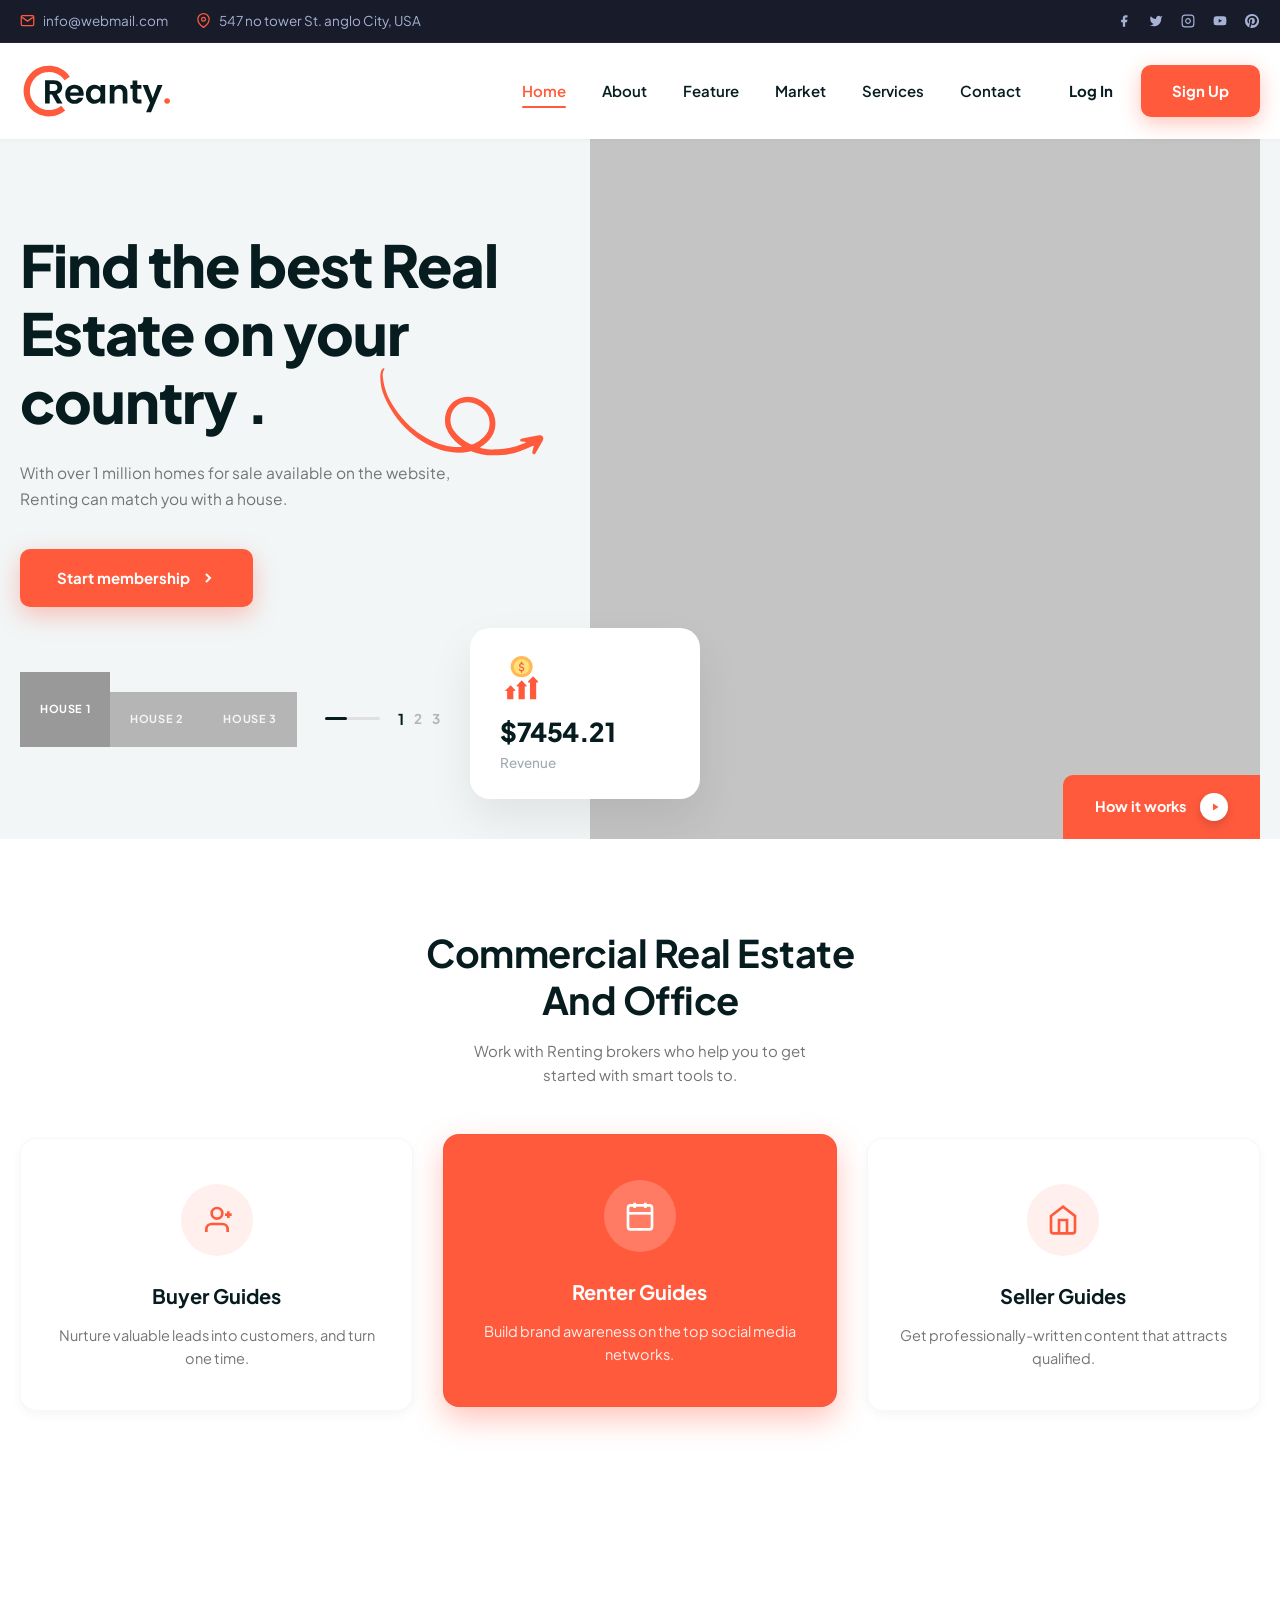
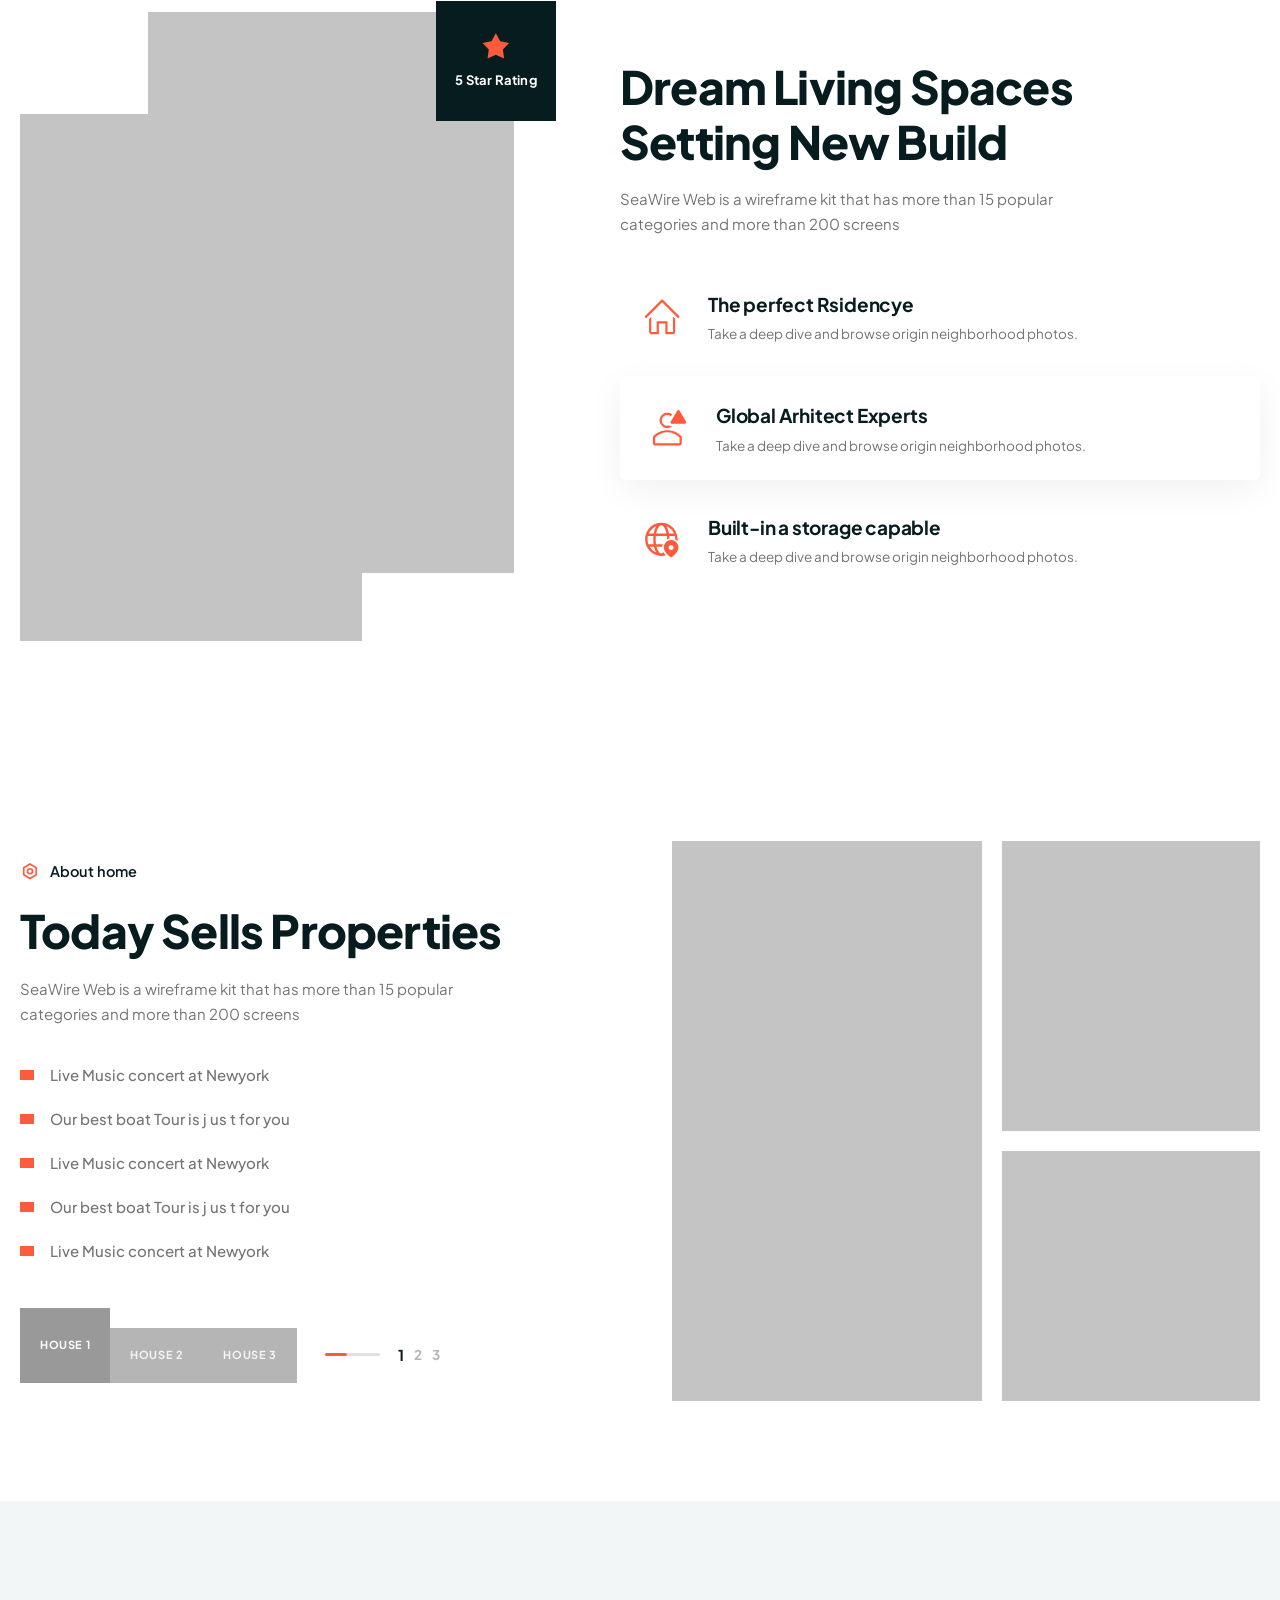
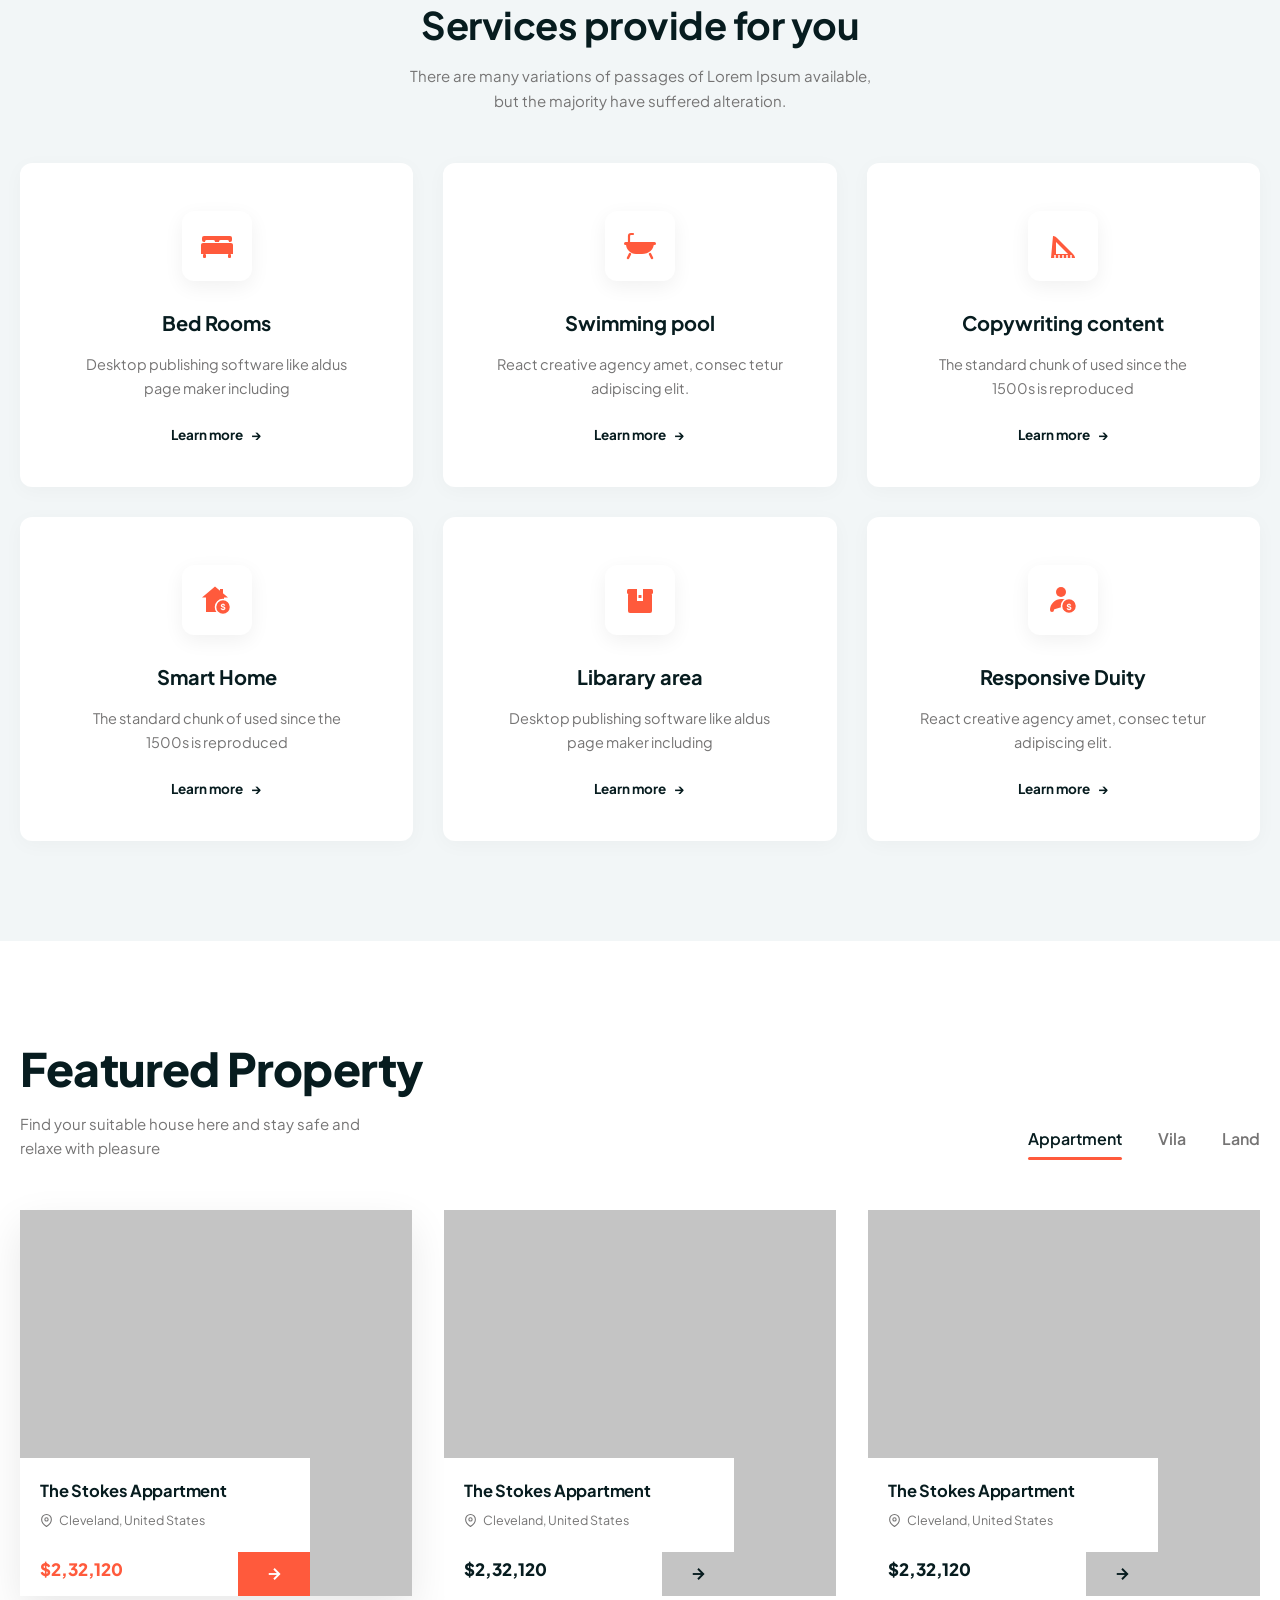
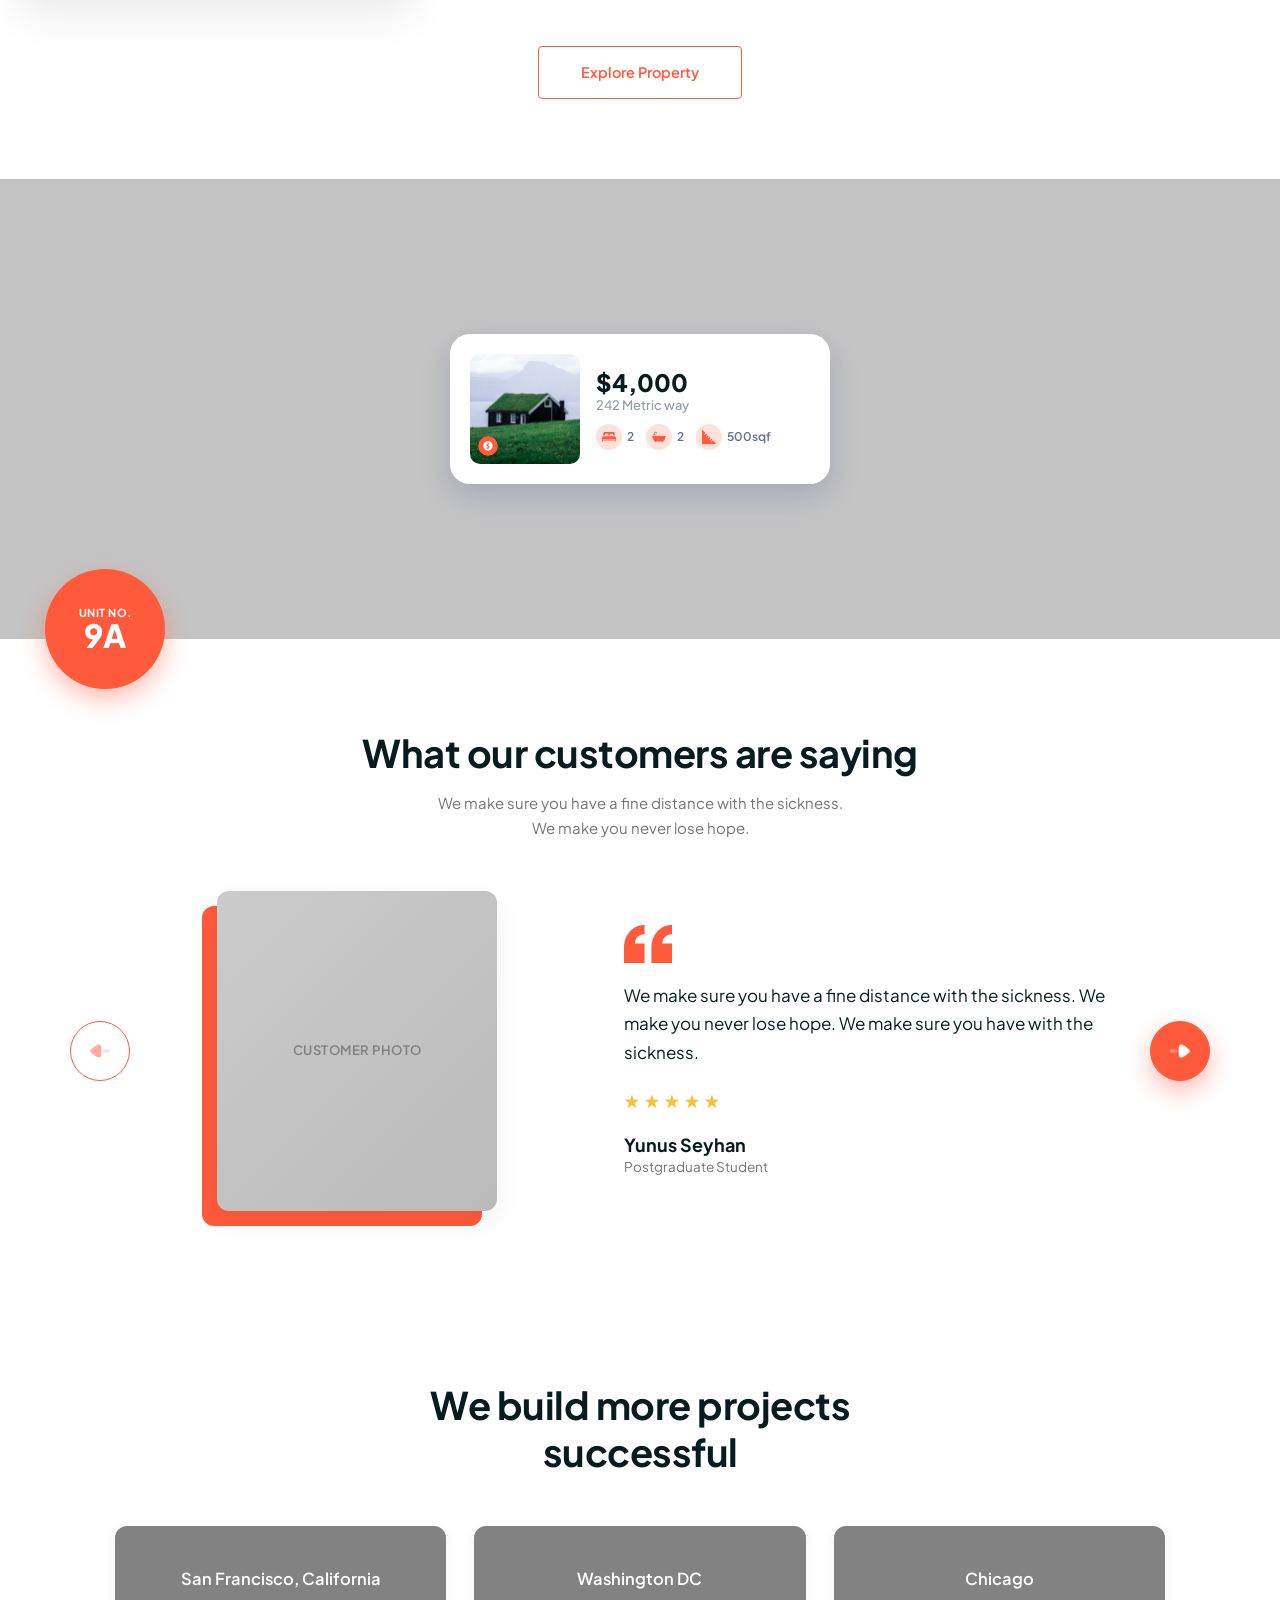
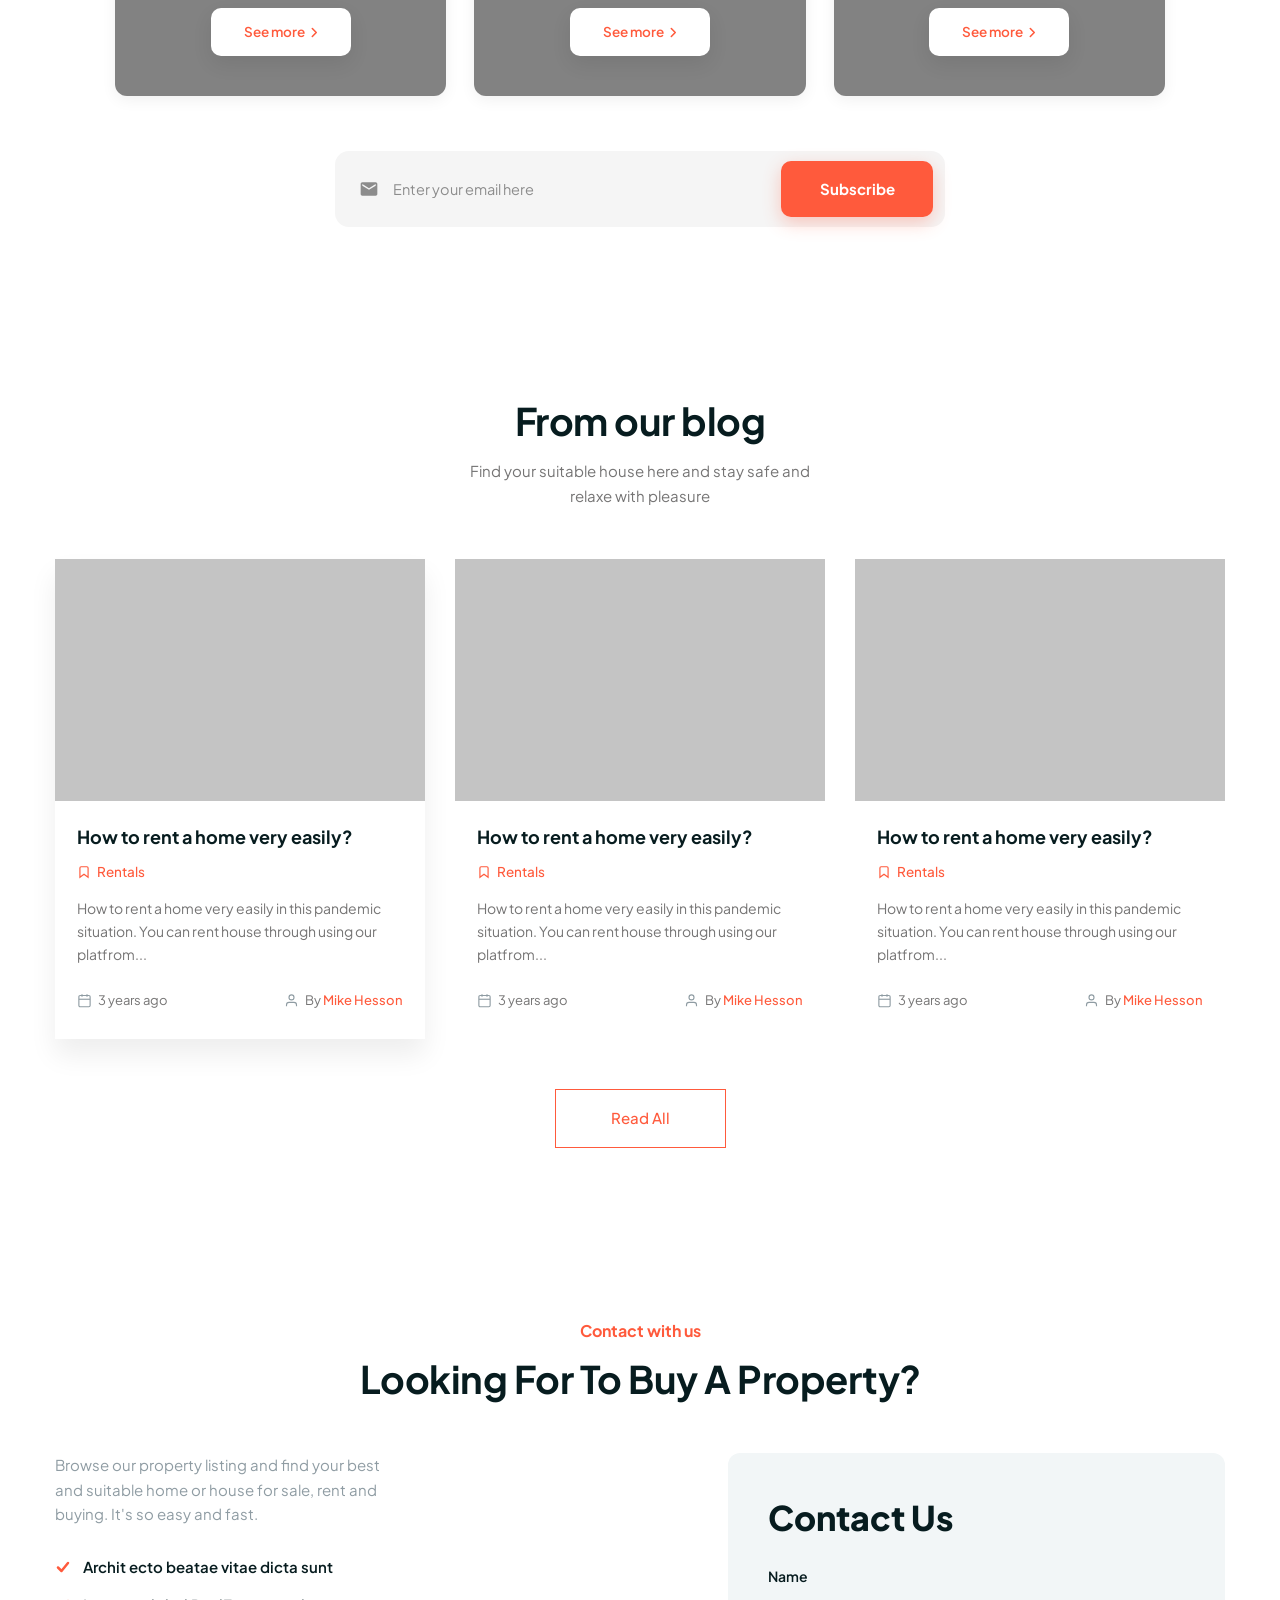
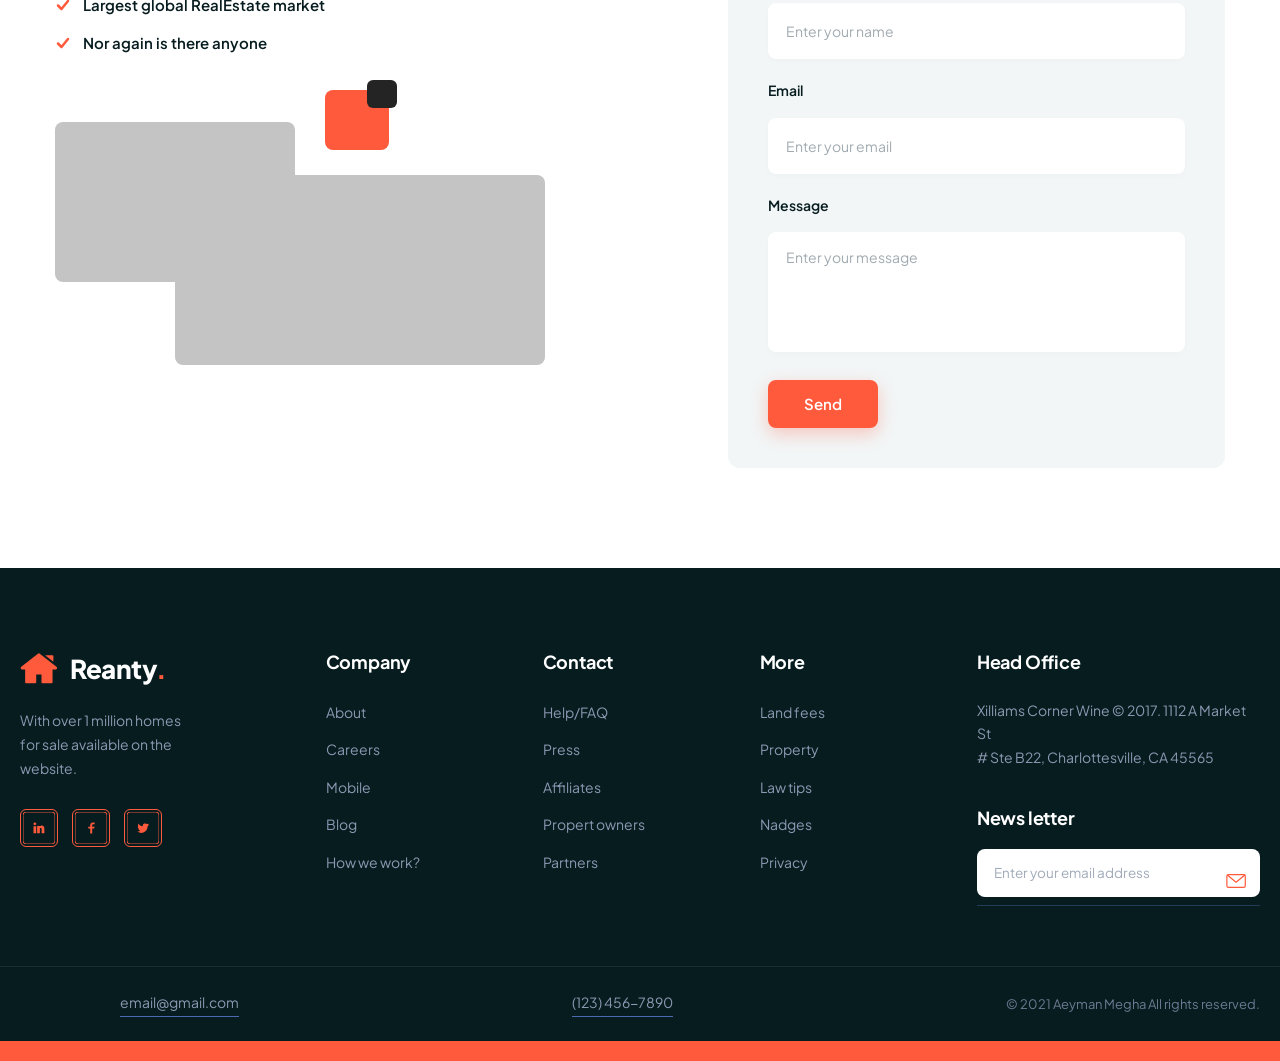
==== commit 9ad76287: "done projectver2" ====
--- a/index.html
+++ b/index.html
@@ -22,110 +22,10 @@
 <body>
 
   <!-- ========================================================================= -->
-  <!-- 1. TOP CONTACT BAR                                                        -->
+  <!-- 1 & 2. HEADER COMPONENT (TOP CONTACT BAR & MAIN NAVBAR)                   -->
   <!-- ========================================================================= -->
-  <aside class="top-bar">
-    <div class="container top-bar__inner">
-      <div class="top-bar__contact">
-        <a href="mailto:info@webmail.com" class="top-bar__link">
-          <svg class="icon" viewBox="0 0 24 24" fill="none" stroke="currentColor" stroke-width="2">
-            <path d="M4 4h16c1.1 0 2 .9 2 2v12c0 1.1-.9 2-2 2H4c-1.1 0-2-.9-2-2V6c0-1.1.9-2 2-2z" />
-            <polyline points="22,6 12,13 2,6" />
-          </svg>
-          <span>info@webmail.com</span>
-        </a>
-        <span class="top-bar__location">
-          <svg class="icon" viewBox="0 0 24 24" fill="none" stroke="currentColor" stroke-width="2">
-            <path d="M21 10c0 7-9 13-9 13s-9-6-9-13a9 9 0 0 1 18 0z" />
-            <circle cx="12" cy="10" r="3" />
-          </svg>
-          <span>547 no tower St. anglo City, USA</span>
-        </span>
-      </div>
-
-      <div class="top-bar__socials">
-        <a href="#" class="top-bar__social-link" aria-label="Facebook">
-          <svg viewBox="0 0 24 24" fill="currentColor">
-            <path d="M18 2h-3a5 5 0 0 0-5 5v3H7v4h3v8h4v-8h3l1-4h-4V7a1 1 0 0 1 1-1h3z" />
-          </svg>
-        </a>
-        <a href="#" class="top-bar__social-link" aria-label="Twitter">
-          <svg viewBox="0 0 24 24" fill="currentColor">
-            <path
-              d="M23 3a10.9 10.9 0 0 1-3.14 1.53 4.48 4.48 0 0 0-7.86 3v1A10.66 10.66 0 0 1 3 4s-4 9 5 13a11.64 11.64 0 0 1-7 2c9 5 20 0 20-11.5a4.5 4.5 0 0 0-.08-.83A7.72 7.72 0 0 0 23 3z" />
-          </svg>
-        </a>
-        <a href="#" class="top-bar__social-link" aria-label="Instagram">
-          <svg viewBox="0 0 24 24" fill="none" stroke="currentColor" stroke-width="2">
-            <rect x="2" y="2" width="20" height="20" rx="5" ry="5" />
-            <path d="M16 11.37A4 4 0 1 1 12.63 8 4 4 0 0 1 16 11.37z" />
-            <line x1="17.5" y1="6.5" x2="17.51" y2="6.5" />
-          </svg>
-        </a>
-        <a href="#" class="top-bar__social-link" aria-label="YouTube">
-          <svg viewBox="0 0 24 24" fill="currentColor">
-            <path
-              d="M22.54 6.42a2.78 2.78 0 0 0-1.94-2C18.88 4 12 4 12 4s-6.88 0-8.6.46a2.78 2.78 0 0 0-1.94 2A29 29 0 0 0 1 11.75a29 29 0 0 0 .46 5.33A2.78 2.78 0 0 0 3.4 19c1.72.46 8.6.46 8.6.46s6.88 0 8.6-.46a2.78 2.78 0 0 0 1.94-2 29 29 0 0 0 .46-5.25 29 29 0 0 0-.46-5.33z" />
-            <polygon fill="#171B2A" points="9.75 15.02 15.5 11.75 9.75 8.48 9.75 15.02" />
-          </svg>
-        </a>
-        <a href="#" class="top-bar__social-link" aria-label="Pinterest">
-          <svg viewBox="0 0 24 24" fill="currentColor">
-            <path
-              d="M12 0C5.373 0 0 5.373 0 12c0 5.084 3.163 9.426 7.627 11.174-.105-.949-.2-2.405.042-3.441.218-.937 1.407-5.965 1.407-5.965s-.359-.719-.359-1.782c0-1.668.967-2.914 2.171-2.914 1.023 0 1.518.769 1.518 1.69 0 1.029-.655 2.568-.994 3.995-.283 1.194.599 2.169 1.777 2.169 2.133 0 3.772-2.249 3.772-5.495 0-2.873-2.064-4.882-5.012-4.882-3.414 0-5.418 2.561-5.418 5.207 0 1.031.397 2.138.893 2.738.098.119.112.224.083.345-.09.375-.291 1.199-.334 1.373-.057.24-.19.291-.439.175-1.644-.766-2.671-3.171-2.671-5.102 0-4.155 3.018-7.971 8.706-7.971 4.57 0 8.12 3.257 8.12 7.607 0 4.541-2.863 8.196-6.837 8.196-1.335 0-2.59-.694-3.019-1.512l-.823 3.136c-.298 1.144-1.104 2.578-1.644 3.454C9.692 23.776 10.824 24 12 24c6.627 0 12-5.373 12-12 0-6.627-5.373-12-12-12z" />
-          </svg>
-        </a>
-      </div>
-    </div>
-  </aside>
-
-  <!-- ========================================================================= -->
-  <!-- 2. MAIN NAVIGATION (HEADER)                                               -->
-  <!-- ========================================================================= -->
-  <header class="navbar">
-    <div class="container navbar__inner">
-      <!-- Exact Figma SVG Brand Logo -->
-      <a href="#" class="navbar__brand" aria-label="Reanty Home">
-        <svg viewBox="210 60 160 56" width="160" height="56" fill="none">
-          <!-- Orange arc wrapping the letter R -->
-          <path
-            d="M255.192 108.999C250.964 112.53 245.766 114.699 240.283 115.223C234.799 115.746 229.285 114.598 224.465 111.931C219.646 109.263 215.746 105.2 213.277 100.275C210.809 95.3505 209.888 89.7944 210.635 84.3366C211.382 78.8789 213.763 73.7747 217.464 69.6945C221.165 65.6143 226.013 62.7488 231.372 61.4745C236.731 60.2002 242.351 60.5767 247.492 62.5543C252.634 64.532 257.057 68.0185 260.18 72.5559L254.56 76.4254C252.217 73.022 248.899 70.4067 245.042 68.9233C241.186 67.4398 236.971 67.1575 232.951 68.1133C228.931 69.0692 225.294 71.2185 222.518 74.2791C219.742 77.3396 217.956 81.1683 217.396 85.2621C216.836 89.356 217.526 93.5236 219.378 97.2176C221.229 100.912 224.155 103.959 227.77 105.96C231.385 107.961 235.521 108.822 239.634 108.43C243.748 108.037 247.646 106.41 250.818 103.761L255.192 108.999Z"
-            fill="#FF5A3C" />
-          <!-- Reanty letterforms -->
-          <path
-            d="M246.837 84.1401C246.837 86.4081 245.577 87.8841 242.769 87.8841H238.557V80.5041H242.769C245.577 80.5041 246.837 81.9081 246.837 84.1401ZM233.517 76.3281V101.456H238.557V91.6641H240.933L246.477 101.456H252.309L246.297 91.2681C250.329 90.1881 252.021 87.0921 252.021 84.0321C252.021 79.8201 248.997 76.3281 242.949 76.3281H233.517ZM265.148 85.3281C267.74 85.3281 269.828 86.9841 269.9 89.6121H260.432C260.828 86.8761 262.736 85.3281 265.148 85.3281ZM274.616 95.1921H269.18C268.532 96.5241 267.344 97.6041 265.184 97.6041C262.664 97.6041 260.648 95.9481 260.396 92.9961H274.976C275.084 92.3481 275.12 91.7001 275.12 91.0521C275.12 85.1121 271.052 81.1881 265.292 81.1881C259.388 81.1881 255.284 85.1841 255.284 91.4841C255.284 97.7481 259.496 101.78 265.292 101.78C270.224 101.78 273.536 98.8641 274.616 95.1921ZM277.502 91.4121C277.502 97.6401 281.534 101.78 286.574 101.78C289.742 101.78 292.01 100.268 293.198 98.5401V101.456H298.274V81.5121H293.198V84.3561C292.01 82.7001 289.814 81.1881 286.61 81.1881C281.534 81.1881 277.502 85.1841 277.502 91.4121ZM293.198 91.4841C293.198 95.2641 290.678 97.3521 287.906 97.3521C285.206 97.3521 282.65 95.1921 282.65 91.4121C282.65 87.6321 285.206 85.6161 287.906 85.6161C290.678 85.6161 293.198 87.7041 293.198 91.4841ZM317.165 101.456H322.205V89.7561C322.205 84.2481 318.893 81.2241 314.249 81.2241C311.693 81.2241 309.533 82.3041 308.237 83.9961V81.5121H303.197V101.456H308.237V90.4401C308.237 87.2361 310.001 85.5081 312.737 85.5081C315.401 85.5081 317.165 87.2361 317.165 90.4401V101.456ZM327.79 95.2641C327.79 99.8361 330.346 101.456 334.162 101.456H337.33V97.2081H334.99C333.406 97.2081 332.866 96.6321 332.866 95.3001V85.6521H337.33V81.5121H332.866V76.5801H327.79V81.5121H325.414V85.6521H327.79V95.2641ZM349.451 95.4441L344.303 81.5121H338.651L346.643 100.952L342.323 110.888H347.687L360.035 81.5121H354.671L349.451 95.4441Z"
-            fill="#071C1F" />
-          <!-- Orange dot -->
-          <path
-            d="M368.044 98.7561C368.044 97.1001 366.748 95.8041 364.984 95.8041C363.148 95.8041 361.852 97.1001 361.852 98.7561C361.852 100.412 363.148 101.708 364.984 101.708C366.748 101.708 368.044 100.412 368.044 98.7561Z"
-            fill="#FF5A3C" />
-        </svg>
-      </a>
-
-      <!-- Mobile Menu Toggle Button -->
-      <button class="navbar__toggle" id="menuToggle" aria-label="Toggle Navigation">
-        <span></span>
-        <span></span>
-        <span></span>
-      </button>
-
-      <nav class="navbar__nav" id="navbarNav">
-        <ul class="navbar__menu">
-          <li class="navbar__item"><a href="#" class="navbar__link navbar__link--active">Home</a></li>
-          <li class="navbar__item"><a href="#about" class="navbar__link">About</a></li>
-          <li class="navbar__item"><a href="#feature" class="navbar__link">Feature</a></li>
-          <li class="navbar__item"><a href="#market" class="navbar__link">Market</a></li>
-          <li class="navbar__item"><a href="#services" class="navbar__link">Services</a></li>
-          <li class="navbar__item"><a href="#contact" class="navbar__link">Contact</a></li>
-        </ul>
-
-        <div class="navbar__actions">
-          <a href="./login.html" class="navbar__login">Log In</a>
-          <a href="./register.html" class="btn btn--primary navbar__btn">Sign Up</a>
-        </div>
-      </nav>
-    </div>
-  </header>
+  <div id="header-placeholder" data-include="./components/header.html"></div>
+
 
   <main>
     <!-- ========================================================================= -->
@@ -1145,153 +1045,13 @@
   </main>
 
   <!-- ========================================================================= -->
-  <!-- 14. FOOTER                                                                -->
+  <!-- 14. FOOTER COMPONENT                                                      -->
   <!-- ========================================================================= -->
-  <footer class="footer">
-    <div class="container footer__grid">
-      <!-- Footer Col 1: Brand & Socials -->
-      <div class="footer__col footer__col--brand">
-        <a href="#" class="footer__logo">
-          <span class="footer__logo-icon">
-            <svg width="38" height="31" viewBox="373 9413 39 32" fill="none">
-              <path
-                d="M410.499 9427.1L393.65 9413.93C392.911 9413.35 391.796 9413.35 391.056 9413.93L374.208 9427.1C373.616 9427.56 373.42 9428.27 373.71 9428.91C373.999 9429.56 374.704 9429.97 375.505 9429.97H378.196V9443.16C378.196 9443.69 378.691 9444.11 379.301 9444.11H388.535C389.145 9444.11 389.64 9443.69 389.64 9443.16V9435.15H395.067V9443.16C395.067 9443.69 395.562 9444.11 396.172 9444.11H405.406C406.016 9444.11 406.51 9443.69 406.51 9443.16V9429.97H409.202C410.003 9429.97 410.708 9429.56 410.998 9428.91C411.287 9428.27 411.091 9427.56 410.499 9427.1Z"
-                fill="#FF5A3C" />
-              <path d="M406.22 9415.39H398.804L407.324 9422.03V9416.33C407.324 9415.81 406.83 9415.39 406.22 9415.39Z"
-                fill="#FF5A3C" />
-            </svg>
-          </span>
-          <span class="footer__logo-text">Reanty<span class="footer__logo-dot">.</span></span>
-        </a>
-        <p class="footer__desc">
-          With over 1 million homes<br>for sale available on the<br>website.
-        </p>
-        <div class="footer__socials">
-          <a href="#" class="footer__social-btn" aria-label="LinkedIn">
-            <svg width="35" height="35" viewBox="375.5 9594.5 35 35" fill="none">
-              <rect x="375.5" y="9594.5" width="35" height="35" rx="3.5" stroke="#FF5A3C" />
-              <path
-                d="M388.484 9608.97C389.303 9608.97 389.967 9608.3 389.967 9607.48C389.967 9606.66 389.303 9606 388.484 9606C387.664 9606 387 9606.66 387 9607.48C387 9608.3 387.664 9608.97 388.484 9608.97Z"
-                fill="#FF5A3C" />
-              <path
-                d="M389.72 9609.96H387.247C387.111 9609.96 387 9610.07 387 9610.21V9617.62C387 9617.76 387.111 9617.87 387.247 9617.87H389.72C389.856 9617.87 389.967 9617.76 389.967 9617.62V9610.21C389.967 9610.07 389.856 9609.96 389.72 9609.96Z"
-                fill="#FF5A3C" />
-              <path
-                d="M397.088 9609.55C396.031 9609.18 394.709 9609.5 393.917 9610.07C393.89 9609.97 393.793 9609.89 393.677 9609.89H391.205C391.068 9609.89 390.958 9610 390.958 9610.13V9617.55C390.958 9617.69 391.068 9617.8 391.205 9617.8H393.677C393.814 9617.8 393.925 9617.69 393.925 9617.55V9612.22C394.324 9611.88 394.839 9611.77 395.26 9611.95C395.669 9612.12 395.903 9612.54 395.903 9613.1V9617.55C395.903 9617.69 396.013 9617.8 396.15 9617.8H398.623C398.759 9617.8 398.87 9617.69 398.87 9617.55V9612.6C398.842 9610.57 397.886 9609.82 397.088 9609.55Z"
-                fill="#FF5A3C" />
-            </svg>
-          </a>
-          <a href="#" class="footer__social-btn" aria-label="Facebook">
-            <svg width="35" height="35" viewBox="425.5 9594.5 35 35" fill="none">
-              <rect x="425.5" y="9594.5" width="35" height="35" rx="3.5" stroke="#FF5A3C" />
-              <path
-                d="M445.093 9608.02H446.702C446.85 9608.02 446.97 9607.91 446.97 9607.77V9606.25C446.97 9606.11 446.85 9606 446.702 9606H445.093C443.468 9606 442.145 9607.25 442.145 9608.78V9610.55H440.268C440.12 9610.55 440 9610.66 440 9610.8V9612.31C440 9612.45 440.12 9612.57 440.268 9612.57H442.145V9617.87C442.145 9618.01 442.265 9618.12 442.413 9618.12H444.021C444.169 9618.12 444.289 9618.01 444.289 9617.87V9612.57H446.165C446.281 9612.57 446.383 9612.5 446.42 9612.39L446.956 9610.88C446.984 9610.8 446.97 9610.72 446.919 9610.65C446.868 9610.59 446.788 9610.55 446.702 9610.55H444.289V9608.78C444.289 9608.36 444.65 9608.02 445.093 9608.02Z"
-                fill="#FF5A3C" />
-            </svg>
-          </a>
-          <a href="#" class="footer__social-btn" aria-label="Twitter">
-            <svg width="35" height="35" viewBox="475.5 9594.5 35 35" fill="none">
-              <rect x="475.5" y="9594.5" width="35" height="35" rx="3.5" stroke="#FF5A3C" />
-              <path
-                d="M499.22 9608.26C499.139 9608.17 499.008 9608.15 498.901 9608.21C498.834 9608.24 498.708 9608.29 498.559 9608.33C498.747 9608.08 498.899 9607.79 498.965 9607.53C498.994 9607.42 498.952 9607.3 498.86 9607.23C498.768 9607.17 498.646 9607.17 498.554 9607.23C498.409 9607.34 497.71 9607.65 497.268 9607.75C496.27 9606.85 495.107 9606.76 493.899 9607.48C492.917 9608.07 492.703 9609.27 492.745 9610C490.497 9609.78 489.1 9608.56 488.313 9607.55C488.258 9607.48 488.169 9607.44 488.086 9607.45C487.999 9607.45 487.919 9607.5 487.875 9607.58C487.503 9608.23 487.4 9608.94 487.577 9609.64C487.675 9610.03 487.845 9610.37 488.042 9610.64C487.947 9610.6 487.856 9610.54 487.77 9610.46C487.691 9610.4 487.58 9610.38 487.487 9610.43C487.394 9610.47 487.334 9610.57 487.334 9610.68C487.334 9611.89 488.071 9612.7 488.758 9613.12C488.647 9613.1 488.531 9613.08 488.414 9613.04C488.314 9613.01 488.205 9613.04 488.135 9613.12C488.066 9613.2 488.049 9613.32 488.093 9613.42C488.479 9614.3 489.211 9614.9 490.117 9615.12C489.326 9615.6 488.267 9615.83 487.298 9615.72C487.172 9615.7 487.053 9615.78 487.013 9615.91C486.974 9616.03 487.025 9616.17 487.136 9616.23C488.607 9617.08 489.936 9617.38 491.085 9617.38C492.757 9617.38 494.047 9616.74 494.833 9616.2C496.95 9614.76 498.27 9612.16 498.086 9609.84C498.426 9609.58 498.933 9609.11 499.248 9608.6C499.313 9608.49 499.301 9608.36 499.22 9608.26Z"
-                fill="#FF5A3C" />
-            </svg>
-          </a>
-        </div>
-      </div>
-
-      <!-- Footer Col 2: Company -->
-      <div class="footer__col">
-        <h4 class="footer__heading">Company</h4>
-        <ul class="footer__links">
-          <li><a href="#about" class="footer__link">About</a></li>
-          <li><a href="#careers" class="footer__link">Careers</a></li>
-          <li><a href="#mobile" class="footer__link">Mobile</a></li>
-          <li><a href="#blog" class="footer__link">Blog</a></li>
-          <li><a href="#how-we-work" class="footer__link">How we work?</a></li>
-        </ul>
-      </div>
-
-      <!-- Footer Col 3: Contact -->
-      <div class="footer__col">
-        <h4 class="footer__heading">Contact</h4>
-        <ul class="footer__links">
-          <li><a href="#faq" class="footer__link">Help/FAQ</a></li>
-          <li><a href="#press" class="footer__link">Press</a></li>
-          <li><a href="#affiliates" class="footer__link">Affiliates</a></li>
-          <li><a href="#owners" class="footer__link">Propert owners</a></li>
-          <li><a href="#partners" class="footer__link">Partners</a></li>
-        </ul>
-      </div>
-
-      <!-- Footer Col 4: More -->
-      <div class="footer__col">
-        <h4 class="footer__heading">More</h4>
-        <ul class="footer__links">
-          <li><a href="#fees" class="footer__link">Land fees</a></li>
-          <li><a href="#property" class="footer__link">Property</a></li>
-          <li><a href="#law" class="footer__link">Law tips</a></li>
-          <li><a href="#nadges" class="footer__link">Nadges</a></li>
-          <li><a href="#privacy" class="footer__link">Privacy</a></li>
-        </ul>
-      </div>
-
-      <!-- Footer Col 5: Head Office & Newsletter -->
-      <div class="footer__col footer__col--office">
-        <h4 class="footer__heading">Head Office</h4>
-        <p class="footer__address">
-          Xilliams Corner Wine &copy; 2017. 1112 A Market St<br>
-          # Ste B22, Charlottesville, CA 45565
-        </p>
-
-        <h4 class="footer__heading footer__heading--newsletter">News letter</h4>
-        <form class="footer__newsletter" action="#" method="POST" onsubmit="event.preventDefault();">
-          <input type="email" class="footer__newsletter-input" placeholder="Enter your email address" required>
-          <button type="submit" class="footer__newsletter-btn" aria-label="Submit Newsletter">
-            <svg width="24" height="18" viewBox="1463 9632 25 18" fill="none">
-              <path
-                d="M1485.1 9633H1466.1C1465 9633 1464.1 9633.9 1464.1 9635V9647C1464.1 9648.1 1465 9649 1466.1 9649H1485.1C1486.21 9649 1487.1 9648.1 1487.1 9647V9635C1487.1 9633.9 1486.21 9633 1485.1 9633Z"
-                stroke="#FF5A3C" stroke-width="1.5" stroke-linecap="round" stroke-linejoin="round" />
-              <path d="M1486.51 9633.58L1475.6 9642.5L1464.69 9633.58" stroke="#FF5A3C" stroke-width="1.5"
-                stroke-linecap="round" stroke-linejoin="round" />
-            </svg>
-          </button>
-        </form>
-      </div>
-    </div>
-
-    <!-- Sub Footer Bar -->
-    <div class="footer__bottom">
-      <div class="container footer__bottom-inner">
-        <div class="footer__bottom-item footer__bottom-item--email">
-          <a href="mailto:email@gmail.com" class="footer__bottom-link">email@gmail.com</a>
-        </div>
-        <div class="footer__bottom-item footer__bottom-item--phone">
-          <a href="tel:1234567890" class="footer__bottom-link">(123) 456-7890</a>
-        </div>
-        <div class="footer__bottom-item footer__bottom-item--copy">
-          &copy; 2021 Aeyman Megha All rights reserved.
-        </div>
-      </div>
-    </div>
-
-    <!-- Bottom Solid Orange Bar (Figma Exact: height 20px, fill #FF5A3C) -->
-    <div class="footer__orange-bar"></div>
-  </footer>
-
-  <!-- Vanilla JS (Chỉ để mở đóng menu trên mobile & smooth scroll) -->
-  <script>
-    document.addEventListener('DOMContentLoaded', () => {
-      const toggle = document.getElementById('menuToggle');
-      const nav = document.getElementById('navbarNav');
-      if (toggle && nav) {
-        toggle.addEventListener('click', () => {
-          nav.classList.toggle('navbar__nav--open');
-          toggle.classList.toggle('navbar__toggle--active');
-        });
-      }
-    });
-  </script>
+  <div id="footer-placeholder" data-include="./components/footer.html"></div>
+
+
+  <!-- Vanilla JS (External relative script) -->
+  <script src="./js/main.js"></script>
 </body>
 
 </html>
--- a/css/style.css
+++ b/css/style.css
@@ -1,3 +1,6 @@
+@import './header.css';
+@import './footer.css';
+
 /* ==========================================================================
    01. DESIGN  CSS VARIABLES
    ========================================================================== */
@@ -3106,4 +3109,261 @@
     align-items: flex-start;
     gap: 12px;
   }
+}
+
+/* ==========================================================================
+   14. FOOTER STYLES
+   ========================================================================== */
+.footer {
+  background-color: #071C1F;
+  color: #A6B2D3;
+  padding-top: 80px;
+  position: relative;
+  overflow: hidden;
+}
+
+.footer__grid {
+  display: grid;
+  grid-template-columns: 1.5fr 1fr 1fr 1fr 1.6fr;
+  gap: 40px;
+  padding-bottom: 60px;
+  border-bottom: 1px solid rgba(255, 255, 255, 0.08);
+}
+
+.footer__logo {
+  display: inline-flex;
+  align-items: center;
+  gap: 12px;
+  text-decoration: none;
+  margin-bottom: 20px;
+}
+
+.footer__logo-icon {
+  display: flex;
+  align-items: center;
+}
+
+.footer__logo-text {
+  font-size: 26px;
+  font-weight: 800;
+  color: #FFFFFF;
+  letter-spacing: -0.5px;
+}
+
+.footer__logo-dot {
+  color: #FF5A3C;
+}
+
+.footer__desc {
+  font-size: 14px;
+  line-height: 1.7;
+  color: #8C99B2;
+  margin-bottom: 28px;
+}
+
+.footer__socials {
+  display: flex;
+  align-items: center;
+  gap: 14px;
+}
+
+.footer__social-btn {
+  display: inline-flex;
+  align-items: center;
+  justify-content: center;
+  width: 38px;
+  height: 38px;
+  border-radius: 6px;
+  border: 1px solid #FF5A3C;
+  background: transparent;
+  color: #FF5A3C;
+  text-decoration: none;
+  transition: background-color 0.25s ease, transform 0.25s ease;
+}
+
+.footer__social-btn svg {
+  width: 32px;
+  height: 32px;
+}
+
+.footer__social-btn:hover {
+  background-color: rgba(255, 90, 60, 0.15);
+  transform: translateY(-2px);
+}
+
+.footer__col {
+  display: flex;
+  flex-direction: column;
+}
+
+.footer__heading {
+  font-size: 18px;
+  font-weight: 700;
+  color: #FFFFFF;
+  margin-bottom: 22px;
+  letter-spacing: -0.2px;
+}
+
+.footer__heading--newsletter {
+  margin-top: 24px;
+  margin-bottom: 16px;
+}
+
+.footer__links {
+  list-style: none;
+  padding: 0;
+  margin: 0;
+  display: flex;
+  flex-direction: column;
+  gap: 12px;
+}
+
+.footer__link {
+  font-size: 14px;
+  color: #8C99B2;
+  text-decoration: none;
+  transition: color 0.25s ease, transform 0.25s ease;
+  display: inline-block;
+}
+
+.footer__link:hover {
+  color: #FF5A3C;
+  transform: translateX(3px);
+}
+
+.footer__address {
+  font-size: 14px;
+  line-height: 1.7;
+  color: #8C99B2;
+  margin-bottom: 10px;
+}
+
+.footer__newsletter {
+  position: relative;
+  display: flex;
+  align-items: center;
+  max-width: 340px;
+}
+
+.footer__newsletter-input {
+  width: 100%;
+  height: 48px;
+  background-color: #FFFFFF;
+  border: 1px solid transparent;
+  border-radius: 8px;
+  padding: 0 52px 0 16px;
+  font-size: 13.5px;
+  color: #071C1F;
+  outline: none;
+  transition: border-color 0.25s ease;
+}
+
+.footer__newsletter-input:focus {
+  border-color: #FF5A3C;
+}
+
+.footer__newsletter-input::placeholder {
+  color: #A0AAB8;
+}
+
+.footer__newsletter-btn {
+  position: absolute;
+  right: 6px;
+  width: 36px;
+  height: 36px;
+  background-color: transparent;
+  border: none;
+  display: flex;
+  align-items: center;
+  justify-content: center;
+  cursor: pointer;
+  border-radius: 6px;
+  transition: background-color 0.25s ease;
+}
+
+.footer__newsletter-btn:hover {
+  background-color: rgba(255, 90, 60, 0.1);
+}
+
+.footer__newsletter-btn svg {
+  width: 20px;
+  height: 16px;
+}
+
+.footer__bottom {
+  padding: 24px 0;
+}
+
+.footer__bottom-inner {
+  display: flex;
+  align-items: center;
+  justify-content: space-between;
+  font-size: 13.5px;
+  color: #8C99B2;
+}
+
+.footer__bottom-link {
+  color: #8C99B2;
+  text-decoration: none;
+  transition: color 0.25s ease;
+}
+
+.footer__bottom-link:hover {
+  color: #FFFFFF;
+}
+
+.footer__bottom-item--copy {
+  color: #6C7A92;
+}
+
+.footer__orange-bar {
+  height: 20px;
+  background-color: #FF5A3C;
+  width: 100%;
+}
+
+@media (max-width: 1100px) {
+  .footer__grid {
+    grid-template-columns: 1.5fr 1fr 1fr 1fr;
+  }
+  .footer__col--office {
+    grid-column: span 4;
+    max-width: 500px;
+  }
+}
+
+@media (max-width: 768px) {
+  .footer {
+    padding-top: 60px;
+  }
+
+  .footer__grid {
+    grid-template-columns: 1fr 1fr;
+    gap: 36px 20px;
+  }
+
+  .footer__col--brand {
+    grid-column: span 2;
+  }
+
+  .footer__col--office {
+    grid-column: span 2;
+  }
+
+  .footer__bottom-inner {
+    flex-direction: column;
+    gap: 12px;
+    text-align: center;
+  }
+}
+
+@media (max-width: 480px) {
+  .footer__grid {
+    grid-template-columns: 1fr;
+  }
+
+  .footer__col--brand,
+  .footer__col--office {
+    grid-column: span 1;
+  }
 }
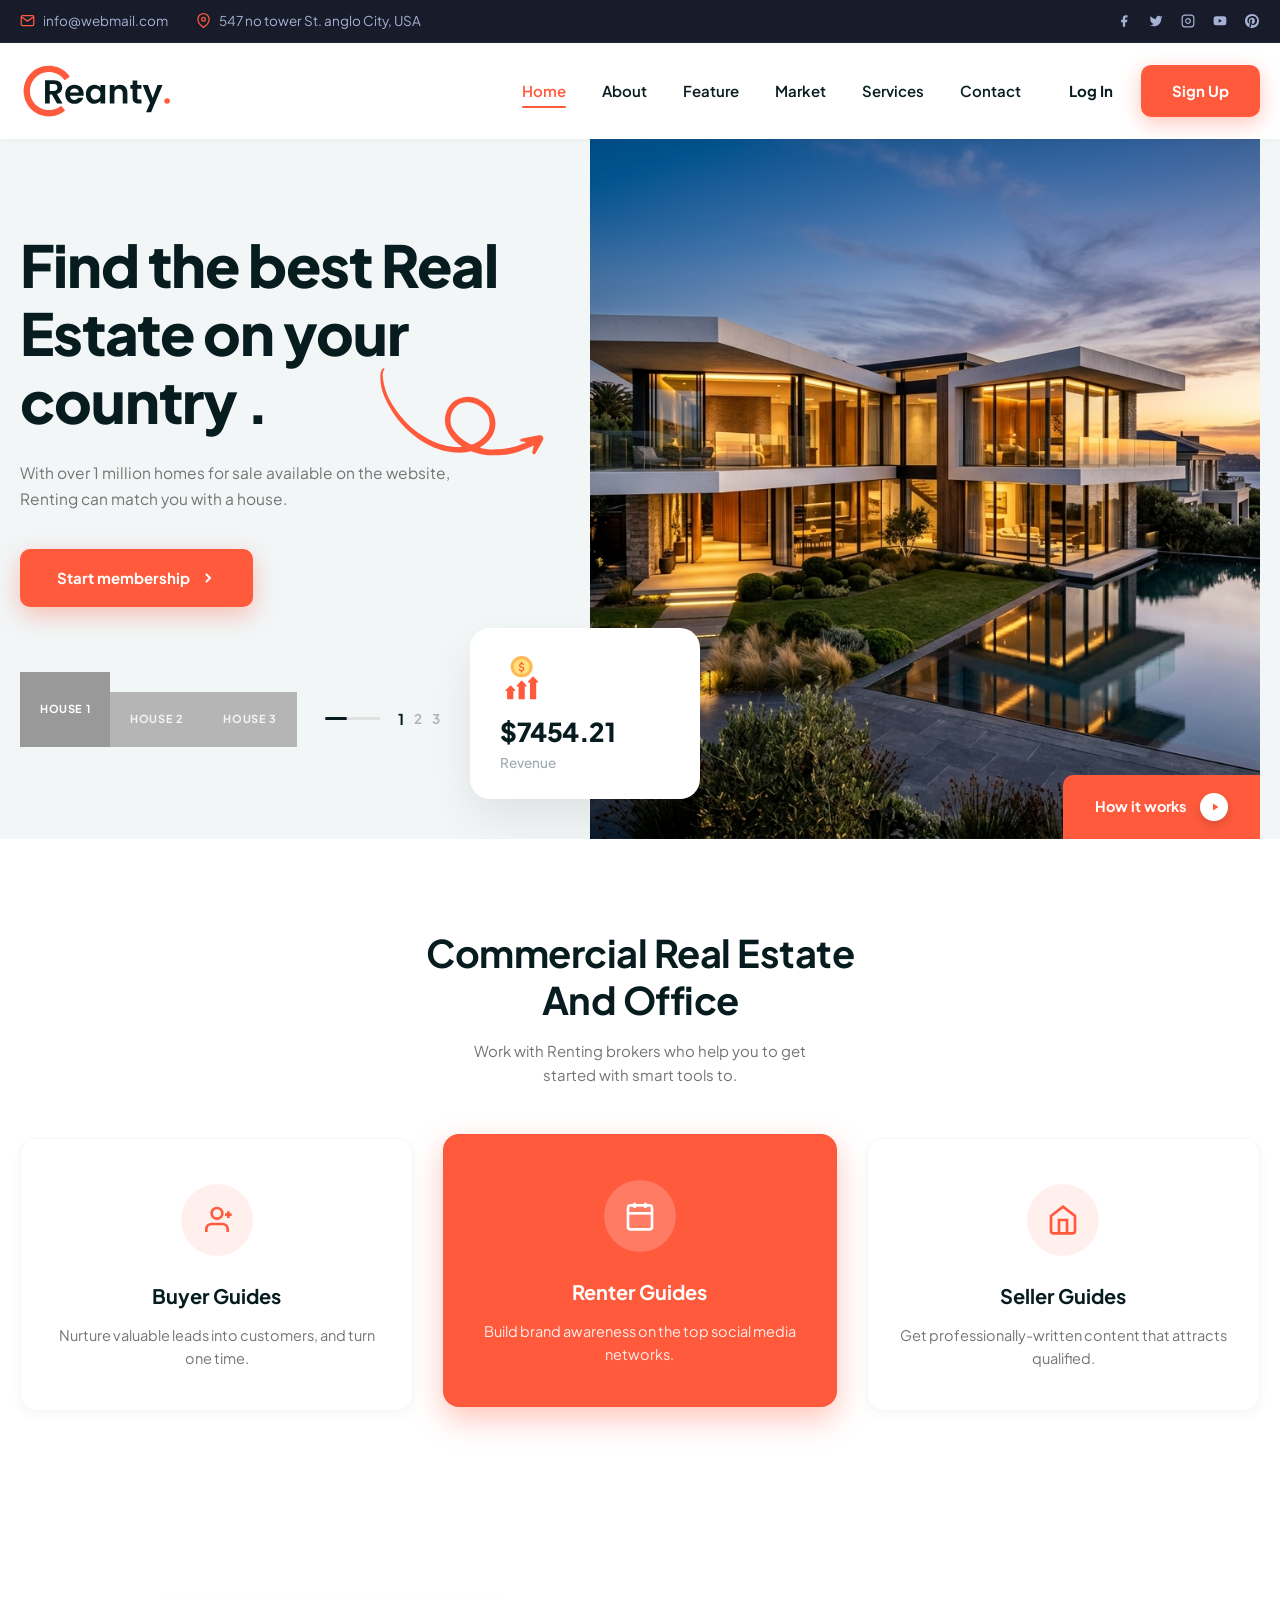
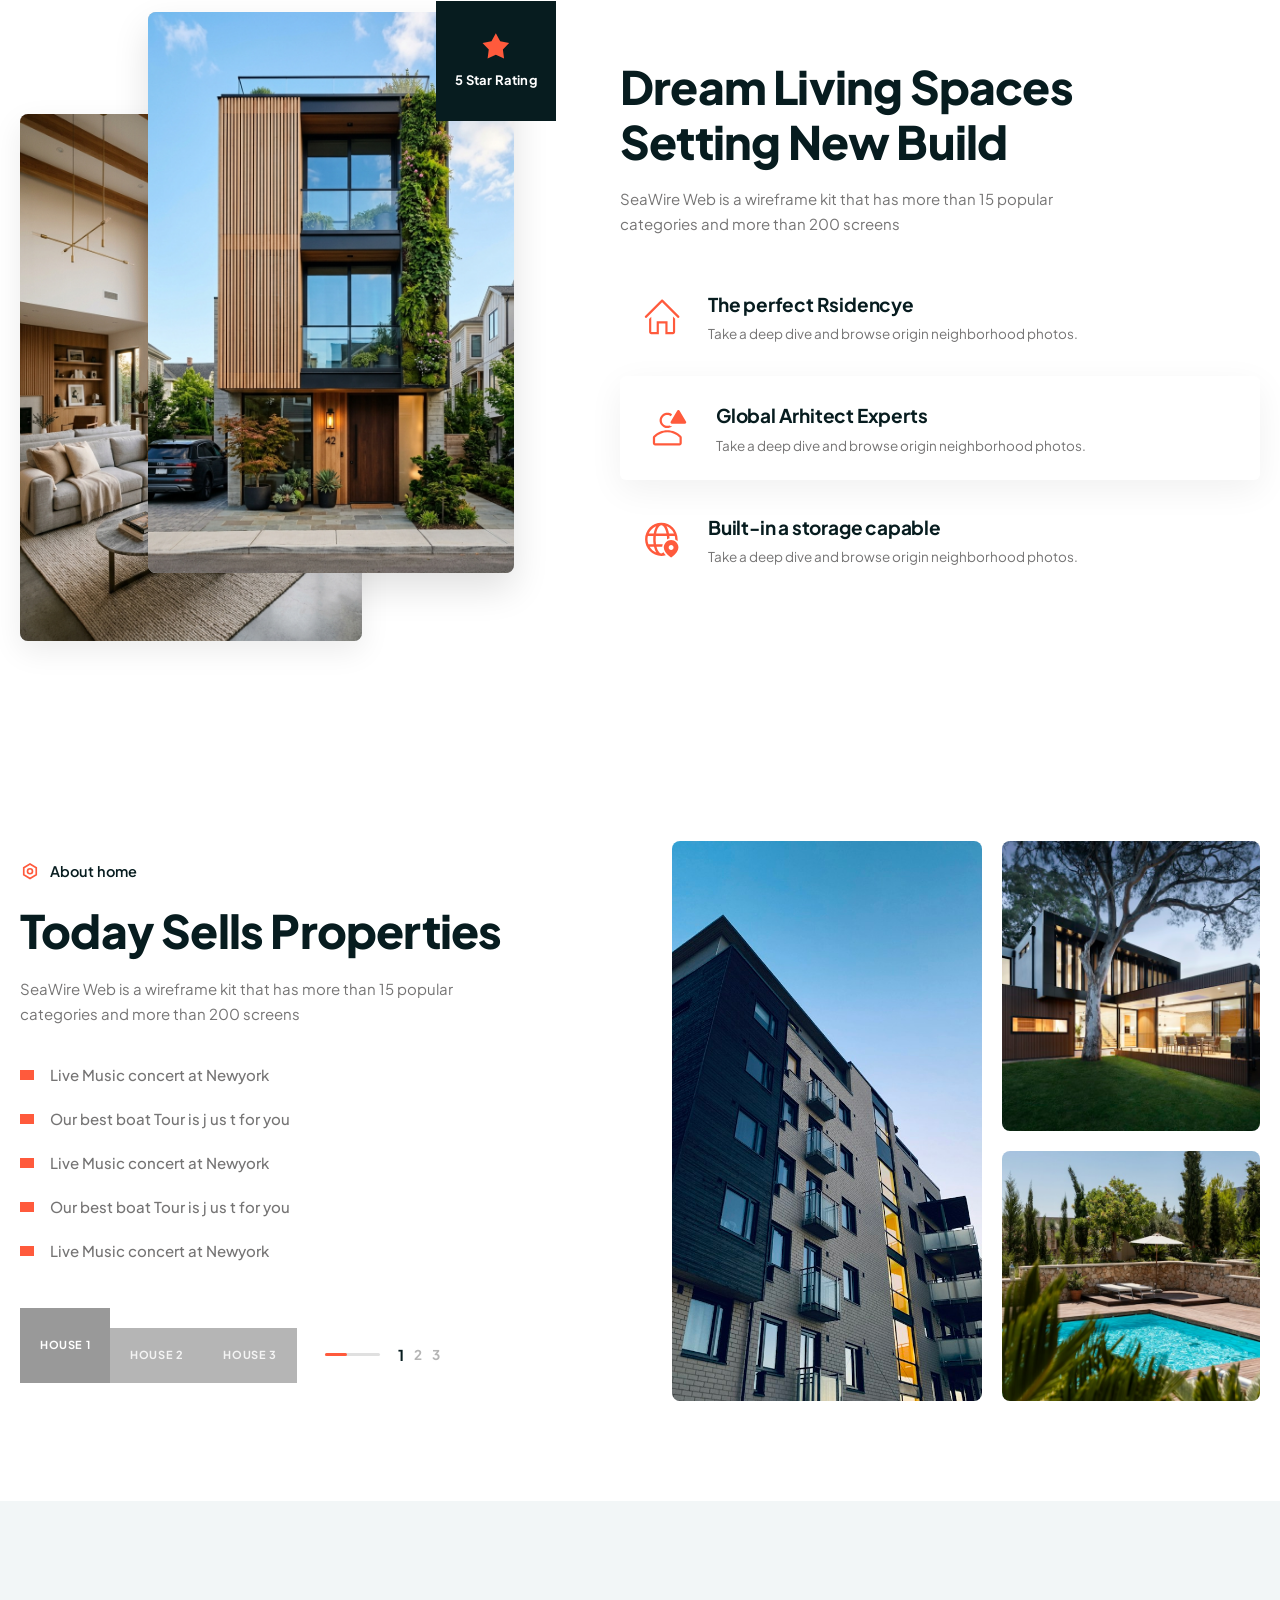
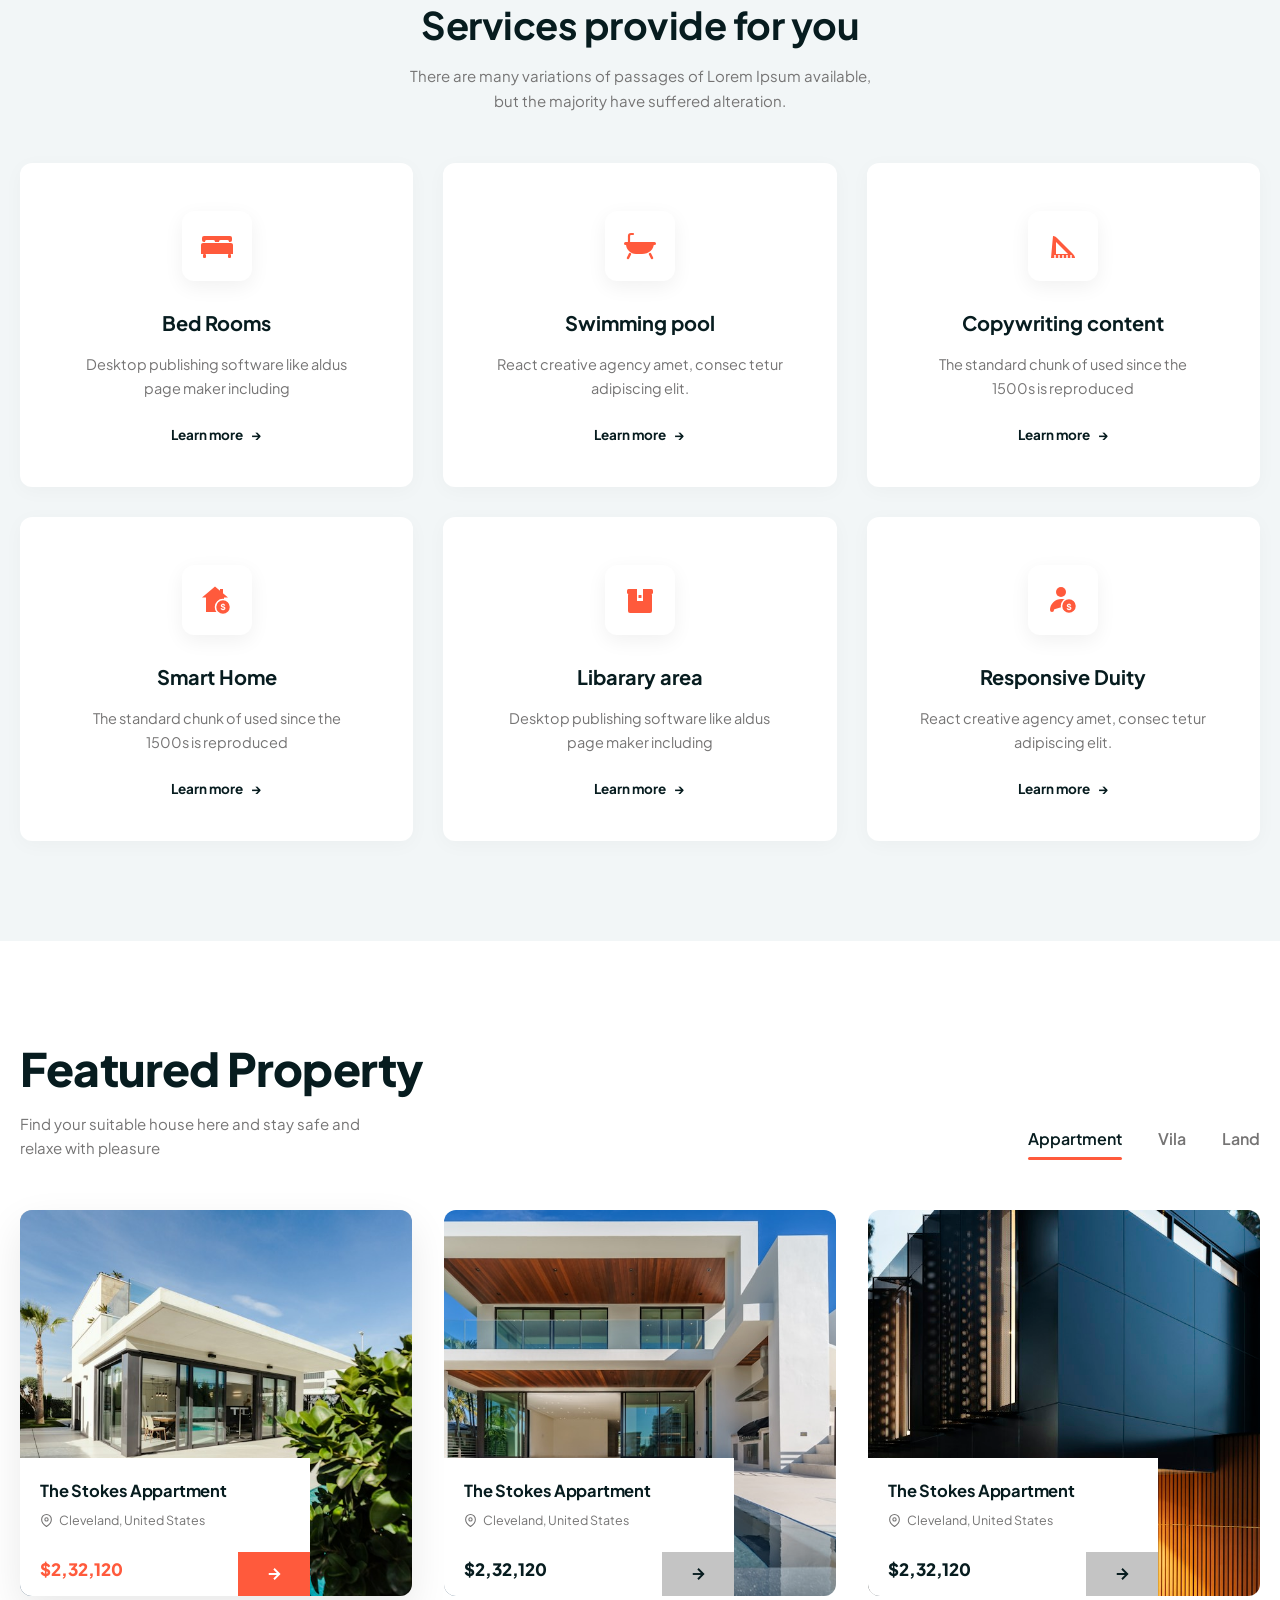
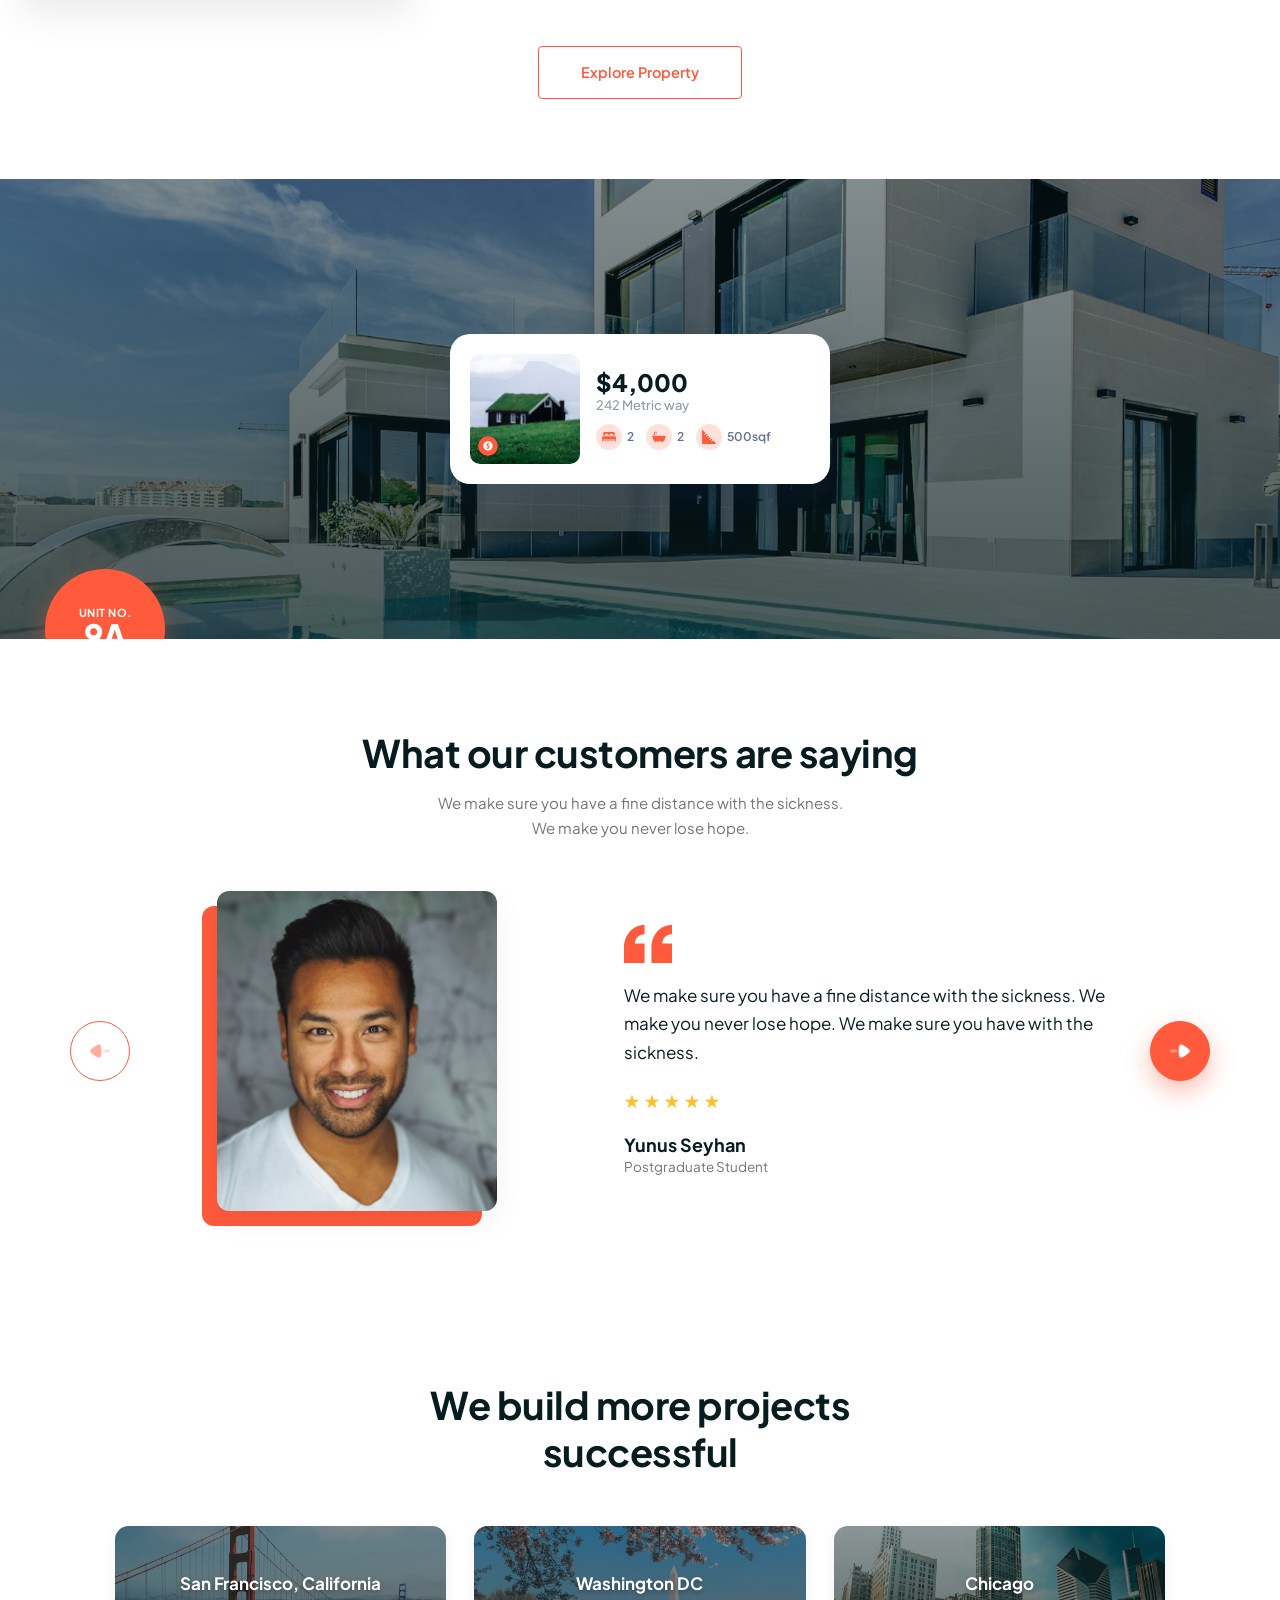
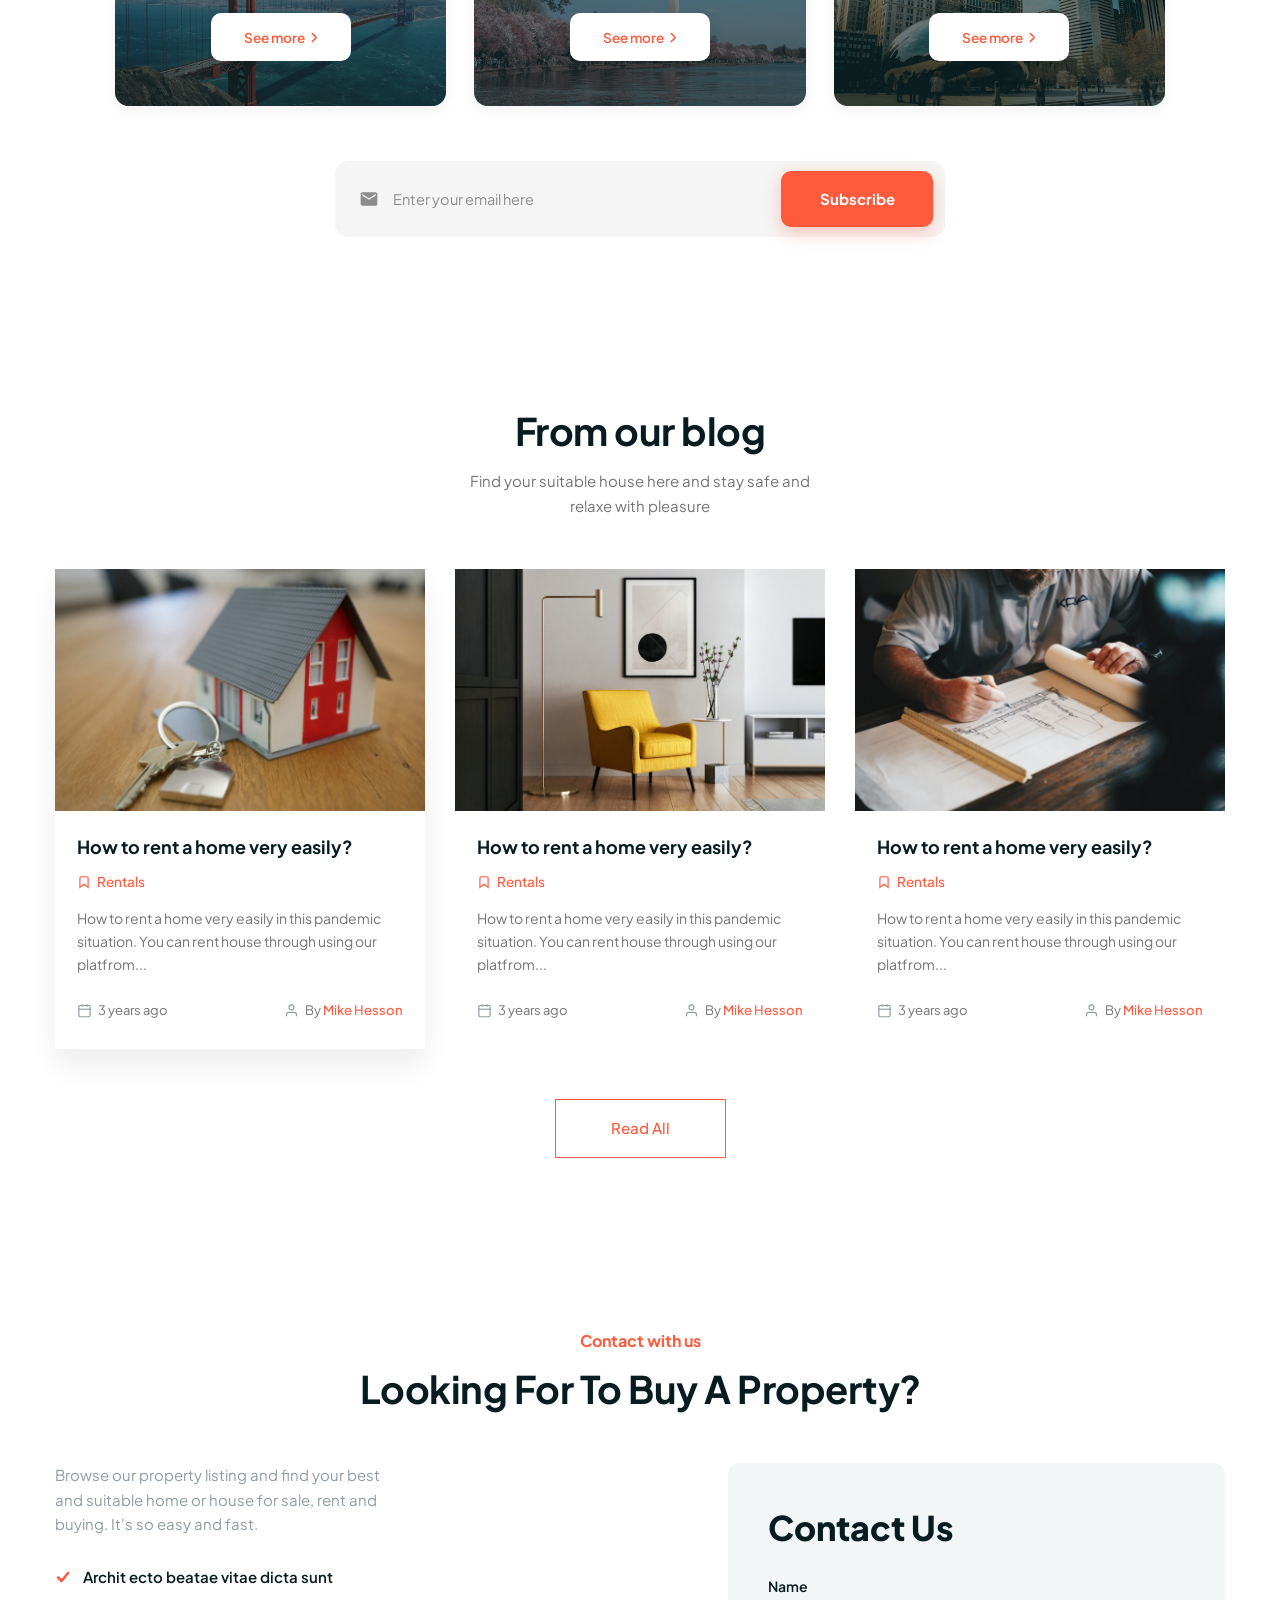
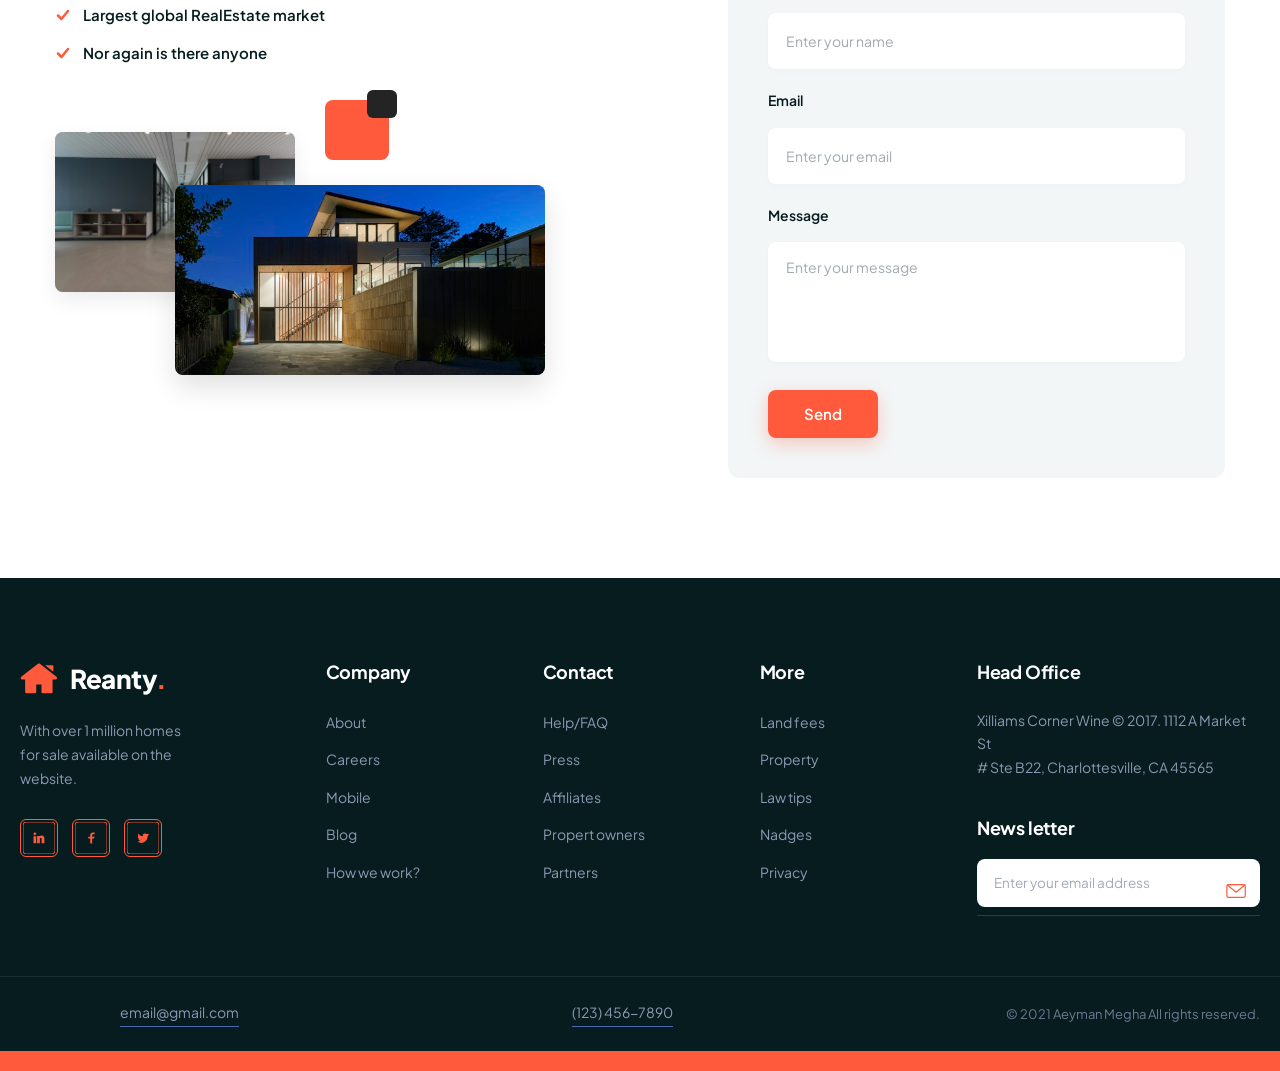
==== commit 15650bab: "done projectver3" ====
--- a/index.html
+++ b/index.html
@@ -93,8 +93,10 @@
 
         <!-- Right Hero Visual Box -->
         <div class="hero__right">
-          <!-- Big Gray Architectural Placeholder Box -->
-          <div class="hero__gray-box"></div>
+          <!-- Big Architectural Visual Box -->
+          <div class="hero__gray-box">
+            <img src="./assets/images/hero-villa.jpg" alt="Modern luxury villa real estate" class="hero__img" loading="eager">
+          </div>
 
           <!-- Floating Overlapping Revenue Card -->
           <div class="hero__stat-card">
@@ -220,9 +222,13 @@
         <div class="dream-spaces__visual">
           <div class="dream-spaces__composition">
             <!-- Box 1 (Bottom Left, x=375, y=1963, w=342, h=527) -->
-            <div class="dream-spaces__gray-block dream-spaces__gray-block--bottom-left"></div>
+            <div class="dream-spaces__gray-block dream-spaces__gray-block--bottom-left">
+              <img src="./assets/images/dream-interior.jpg" alt="Modern luxury interior living room" class="dream-spaces__img" loading="lazy">
+            </div>
             <!-- Box 2 (Top Right, x=502, y=1862, w=366, h=561) -->
-            <div class="dream-spaces__gray-block dream-spaces__gray-block--top-right"></div>
+            <div class="dream-spaces__gray-block dream-spaces__gray-block--top-right">
+              <img src="./assets/images/dream-exterior.jpg" alt="Luxury townhouse modern architecture" class="dream-spaces__img" loading="lazy">
+            </div>
             <!-- Exact Figma 5 Star Rating Badge (x=801, y=1851, w=120, h=120) -->
             <div class="dream-spaces__rating-badge">
               <svg viewBox="844 1882 34 33" width="30" height="30" fill="none" class="dream-spaces__star-icon">
@@ -379,13 +385,13 @@
         <div class="today-sells__visual">
           <div class="mosaic-grid">
             <div class="mosaic-grid__item mosaic-grid__item--tall">
-              <div class="mosaic-grid__gray-box"></div>
+              <img src="./assets/images/mosaic-tall.jpg" alt="Luxury residential high-rise building" class="mosaic-grid__img" loading="lazy">
             </div>
             <div class="mosaic-grid__item mosaic-grid__item--top">
-              <div class="mosaic-grid__gray-box"></div>
+              <img src="./assets/images/mosaic-kitchen.jpg" alt="Contemporary luxury kitchen and dining" class="mosaic-grid__img" loading="lazy">
             </div>
             <div class="mosaic-grid__item mosaic-grid__item--bottom">
-              <div class="mosaic-grid__gray-box"></div>
+              <img src="./assets/images/mosaic-pool.jpg" alt="Modern villa swimming pool and outdoor lounge" class="mosaic-grid__img" loading="lazy">
             </div>
           </div>
         </div>
@@ -563,6 +569,7 @@
         <div class="property-grid">
           <!-- Property Card 1 (Featured / Active: orange price and orange arrow button) -->
           <article class="property-card property-card--featured">
+            <img src="./assets/images/property-1.jpg" alt="The Stokes Appartment" class="property-card__img" loading="lazy">
             <div class="property-card__info-box">
               <h3 class="property-card__title">The Stokes Appartment</h3>
               <p class="property-card__location">
@@ -586,6 +593,7 @@
 
           <!-- Property Card 2 -->
           <article class="property-card">
+            <img src="./assets/images/property-2.jpg" alt="The Stokes Appartment - Contemporary Villa" class="property-card__img" loading="lazy">
             <div class="property-card__info-box">
               <h3 class="property-card__title">The Stokes Appartment</h3>
               <p class="property-card__location">
@@ -609,6 +617,7 @@
 
           <!-- Property Card 3 -->
           <article class="property-card">
+            <img src="./assets/images/property-3.jpg" alt="The Stokes Appartment - Luxury Penthouse" class="property-card__img" loading="lazy">
             <div class="property-card__info-box">
               <h3 class="property-card__title">The Stokes Appartment</h3>
               <p class="property-card__location">
@@ -642,6 +651,8 @@
     <!-- 9. FLOATING CALLOUT WIDGET (UNIT NO. 9A & PRICE)                           -->
     <!-- ========================================================================= -->
     <section class="unit-callout-section">
+      <div class="unit-callout__bg-overlay"></div>
+      <img src="./assets/images/unit-banner.jpg" alt="Modern real estate community" class="unit-callout__bg-img" loading="lazy">
       <div class="container unit-callout__container">
         <!-- Floating Property Info Box -->
         <div class="unit-card">
@@ -726,9 +737,7 @@
             <div class="testimonial__visual">
               <div class="testimonial__accent-box"></div>
               <div class="testimonial__image-box">
-                <div class="placeholder-img placeholder-img--full">
-                  <span class="placeholder-img__text">Customer Photo</span>
-                </div>
+                <img src="./assets/images/customer-portrait.jpg" alt="Yunus Seyhan - Postgraduate Student" class="testimonial__img" loading="lazy">
               </div>
             </div>
 
@@ -779,38 +788,50 @@
         <div class="projects__grid">
           <!-- Location Card 1 -->
           <div class="project-card">
-            <h3 class="project-card__title">San Francisco, California</h3>
-            <a href="#location" class="btn--project">
-              <span>See more</span>
-              <svg viewBox="0 0 8 12" width="7" height="11" fill="none">
-                <path d="M1.5 1.5L6 6L1.5 10.5" stroke="#FF5A3C" stroke-width="1.8" stroke-linecap="round"
-                  stroke-linejoin="round" />
-              </svg>
-            </a>
+            <img src="./assets/images/project-sf.jpg" alt="San Francisco, California" class="project-card__bg" loading="lazy">
+            <div class="project-card__overlay"></div>
+            <div class="project-card__content">
+              <h3 class="project-card__title">San Francisco, California</h3>
+              <a href="#location" class="btn--project">
+                <span>See more</span>
+                <svg viewBox="0 0 8 12" width="7" height="11" fill="none">
+                  <path d="M1.5 1.5L6 6L1.5 10.5" stroke="#FF5A3C" stroke-width="1.8" stroke-linecap="round"
+                    stroke-linejoin="round" />
+                </svg>
+              </a>
+            </div>
           </div>
 
           <!-- Location Card 2 -->
           <div class="project-card">
-            <h3 class="project-card__title">Washington DC</h3>
-            <a href="#location" class="btn--project">
-              <span>See more</span>
-              <svg viewBox="0 0 8 12" width="7" height="11" fill="none">
-                <path d="M1.5 1.5L6 6L1.5 10.5" stroke="#FF5A3C" stroke-width="1.8" stroke-linecap="round"
-                  stroke-linejoin="round" />
-              </svg>
-            </a>
+            <img src="./assets/images/project-dc.jpg" alt="Washington DC" class="project-card__bg" loading="lazy">
+            <div class="project-card__overlay"></div>
+            <div class="project-card__content">
+              <h3 class="project-card__title">Washington DC</h3>
+              <a href="#location" class="btn--project">
+                <span>See more</span>
+                <svg viewBox="0 0 8 12" width="7" height="11" fill="none">
+                  <path d="M1.5 1.5L6 6L1.5 10.5" stroke="#FF5A3C" stroke-width="1.8" stroke-linecap="round"
+                    stroke-linejoin="round" />
+                </svg>
+              </a>
+            </div>
           </div>
 
           <!-- Location Card 3 -->
           <div class="project-card">
-            <h3 class="project-card__title">Chicago</h3>
-            <a href="#location" class="btn--project">
-              <span>See more</span>
-              <svg viewBox="0 0 8 12" width="7" height="11" fill="none">
-                <path d="M1.5 1.5L6 6L1.5 10.5" stroke="#FF5A3C" stroke-width="1.8" stroke-linecap="round"
-                  stroke-linejoin="round" />
-              </svg>
-            </a>
+            <img src="./assets/images/project-chicago.jpg" alt="Chicago" class="project-card__bg" loading="lazy">
+            <div class="project-card__overlay"></div>
+            <div class="project-card__content">
+              <h3 class="project-card__title">Chicago</h3>
+              <a href="#location" class="btn--project">
+                <span>See more</span>
+                <svg viewBox="0 0 8 12" width="7" height="11" fill="none">
+                  <path d="M1.5 1.5L6 6L1.5 10.5" stroke="#FF5A3C" stroke-width="1.8" stroke-linecap="round"
+                    stroke-linejoin="round" />
+                </svg>
+              </a>
+            </div>
           </div>
         </div>
 
@@ -845,7 +866,9 @@
         <div class="blog__grid">
           <!-- Blog Card 1 (Featured with drop shadow) -->
           <article class="blog-card blog-card--featured">
-            <div class="blog-card__thumb"></div>
+            <div class="blog-card__thumb">
+              <img src="./assets/images/blog-1.jpg" alt="How to rent a home very easily" class="blog-card__img" loading="lazy">
+            </div>
             <div class="blog-card__body">
               <h3 class="blog-card__title">How to rent a home very easily?</h3>
               <div class="blog-card__category">
@@ -881,7 +904,9 @@
 
           <!-- Blog Card 2 -->
           <article class="blog-card">
-            <div class="blog-card__thumb"></div>
+            <div class="blog-card__thumb">
+              <img src="./assets/images/blog-2.jpg" alt="Interior design trends for modern homes" class="blog-card__img" loading="lazy">
+            </div>
             <div class="blog-card__body">
               <h3 class="blog-card__title">How to rent a home very easily?</h3>
               <div class="blog-card__category">
@@ -917,7 +942,9 @@
 
           <!-- Blog Card 3 -->
           <article class="blog-card">
-            <div class="blog-card__thumb"></div>
+            <div class="blog-card__thumb">
+              <img src="./assets/images/blog-3.jpg" alt="Smart real estate investment tips" class="blog-card__img" loading="lazy">
+            </div>
             <div class="blog-card__body">
               <h3 class="blog-card__title">How to rent a home very easily?</h3>
               <div class="blog-card__category">
@@ -948,6 +975,7 @@
                   <span>By <span class="author-highlight">Mike Hesson</span></span>
                 </span>
               </div>
+            </div>
           </article>
         </div>
 
@@ -1008,8 +1036,12 @@
 
             <!-- Stepped Graphic Composition Matching Exact Figma -->
             <div class="contact-section__graphic">
-              <div class="contact-graphic-box contact-graphic-box--top-left"></div>
-              <div class="contact-graphic-box contact-graphic-box--bottom-right"></div>
+              <div class="contact-graphic-box contact-graphic-box--top-left">
+                <img src="./assets/images/contact-graphic-1.jpg" alt="Real estate consultation office" class="contact-graphic__img" loading="lazy">
+              </div>
+              <div class="contact-graphic-box contact-graphic-box--bottom-right">
+                <img src="./assets/images/contact-graphic-2.jpg" alt="Modern dream home entrance" class="contact-graphic__img" loading="lazy">
+              </div>
               <div class="contact-graphic-box contact-graphic-box--orange"></div>
               <div class="contact-graphic-box contact-graphic-box--dark"></div>
             </div>
--- a/css/style.css
+++ b/css/style.css
@@ -623,6 +623,19 @@
   width: 100%;
   height: 100%;
   background-color: #C4C4C4;
+  overflow: hidden;
+}
+
+.hero__img {
+  width: 100%;
+  height: 100%;
+  object-fit: cover;
+  display: block;
+  transition: transform 0.6s ease;
+}
+
+.hero__right:hover .hero__img {
+  transform: scale(1.02);
 }
 
 /* Floating Overlapping Revenue Card (Positioned at bottom-left corner of gray box) */
@@ -823,6 +836,9 @@
   width: 342px;
   height: 527px;
   background-color: #C4C4C4;
+  overflow: hidden;
+  border-radius: 8px;
+  box-shadow: 0 10px 30px rgba(0, 0, 0, 0.08);
 }
 
 /* Box 2 (Top Right, x=502, y=1862, w=366, h=561) */
@@ -833,6 +849,22 @@
   width: 366px;
   height: 561px;
   background-color: #C4C4C4;
+  overflow: hidden;
+  border-radius: 8px;
+  box-shadow: 0 16px 36px rgba(0, 0, 0, 0.12);
+}
+
+.dream-spaces__img {
+  width: 100%;
+  height: 100%;
+  object-fit: cover;
+  display: block;
+  transition: transform 0.5s ease;
+}
+
+.dream-spaces__gray-block--bottom-left:hover .dream-spaces__img,
+.dream-spaces__gray-block--top-right:hover .dream-spaces__img {
+  transform: scale(1.04);
 }
 
 /* 5 Star Rating Badge (x=801, y=1851, w=120, h=120) */
@@ -1027,6 +1059,20 @@
 .mosaic-grid__item {
   overflow: hidden;
   background-color: #C4C4C4;
+  border-radius: 8px;
+  position: relative;
+}
+
+.mosaic-grid__img {
+  width: 100%;
+  height: 100%;
+  object-fit: cover;
+  display: block;
+  transition: transform 0.4s ease;
+}
+
+.mosaic-grid__item:hover .mosaic-grid__img {
+  transform: scale(1.05);
 }
 
 .mosaic-grid__item--tall {
@@ -1206,7 +1252,20 @@
   height: 386px;
   background-color: #C4C4C4;
   overflow: hidden;
+  border-radius: 12px;
   transition: var(--transition-normal);
+}
+
+.property-card__img {
+  width: 100%;
+  height: 100%;
+  object-fit: cover;
+  display: block;
+  transition: transform 0.5s ease;
+}
+
+.property-card:hover .property-card__img {
+  transform: scale(1.06);
 }
 
 .property-card--featured {
@@ -1327,12 +1386,33 @@
 .unit-callout-section {
   width: 100%;
   min-height: 460px;
-  background-color: #C4C4C4;
+  background-color: var(--color-dark);
   position: relative;
   display: flex;
   align-items: center;
   justify-content: center;
   padding: 0;
+  overflow: hidden;
+}
+
+.unit-callout__bg-img {
+  position: absolute;
+  top: 0;
+  left: 0;
+  width: 100%;
+  height: 100%;
+  object-fit: cover;
+  z-index: 1;
+}
+
+.unit-callout__bg-overlay {
+  position: absolute;
+  top: 0;
+  left: 0;
+  width: 100%;
+  height: 100%;
+  background: linear-gradient(180deg, rgba(7, 28, 31, 0.45) 0%, rgba(7, 28, 31, 0.7) 100%);
+  z-index: 2;
 }
 
 .unit-callout__container {
@@ -1342,6 +1422,7 @@
   display: flex;
   align-items: center;
   justify-content: center;
+  z-index: 3;
 }
 
 .unit-card {
@@ -1515,6 +1596,13 @@
   box-shadow: var(--shadow-md);
 }
 
+.testimonial__img {
+  width: 100%;
+  height: 100%;
+  object-fit: cover;
+  display: block;
+}
+
 .testimonial__quote-mark {
   width: 48px;
   height: 38px;
@@ -1602,30 +1690,71 @@
 }
 
 .project-card {
-  height: 170px;
-  border-radius: 12px;
-  background-color: #828282;
+  height: 180px;
+  border-radius: 14px;
+  position: relative;
+  overflow: hidden;
   display: flex;
   flex-direction: column;
   align-items: center;
   justify-content: center;
-  gap: 16px;
   padding: 20px;
   box-shadow: 0 4px 15px rgba(0, 0, 0, 0.06);
   transition: var(--transition-normal);
 }
 
+.project-card__bg {
+  position: absolute;
+  top: 0;
+  left: 0;
+  width: 100%;
+  height: 100%;
+  object-fit: cover;
+  transition: transform 0.5s ease;
+  z-index: 1;
+}
+
+.project-card__overlay {
+  position: absolute;
+  top: 0;
+  left: 0;
+  width: 100%;
+  height: 100%;
+  background: linear-gradient(180deg, rgba(7, 28, 31, 0.45) 0%, rgba(7, 28, 31, 0.72) 100%);
+  z-index: 2;
+  transition: background 0.3s ease;
+}
+
 .project-card:hover {
   transform: translateY(-3px);
-  box-shadow: 0 10px 25px rgba(0, 0, 0, 0.12);
+  box-shadow: 0 10px 25px rgba(0, 0, 0, 0.14);
+}
+
+.project-card:hover .project-card__bg {
+  transform: scale(1.08);
+}
+
+.project-card:hover .project-card__overlay {
+  background: linear-gradient(180deg, rgba(7, 28, 31, 0.35) 0%, rgba(7, 28, 31, 0.6) 100%);
+}
+
+.project-card__content {
+  position: relative;
+  z-index: 3;
+  display: flex;
+  flex-direction: column;
+  align-items: center;
+  gap: 16px;
+  width: 100%;
 }
 
 .project-card__title {
   color: var(--color-white);
-  font-size: 16.5px;
-  font-weight: 600;
+  font-size: 17px;
+  font-weight: 700;
   margin: 0;
   text-align: center;
+  text-shadow: 0 2px 4px rgba(0, 0, 0, 0.3);
 }
 
 .btn--project {
@@ -1774,7 +1903,20 @@
   width: 100%;
   height: 242px;
   background-color: #C4C4C4;
+  overflow: hidden;
   flex-shrink: 0;
+}
+
+.blog-card__img {
+  width: 100%;
+  height: 100%;
+  object-fit: cover;
+  display: block;
+  transition: transform 0.4s ease;
+}
+
+.blog-card:hover .blog-card__img {
+  transform: scale(1.06);
 }
 
 .blog-card__body {
@@ -1943,6 +2085,8 @@
   height: 160px;
   background-color: #C4C4C4;
   border-radius: 8px;
+  overflow: hidden;
+  box-shadow: 0 8px 20px rgba(0, 0, 0, 0.08);
 }
 
 .contact-graphic-box--bottom-right {
@@ -1953,7 +2097,16 @@
   height: 190px;
   background-color: #C4C4C4;
   border-radius: 8px;
+  overflow: hidden;
+  box-shadow: 0 12px 28px rgba(0, 0, 0, 0.12);
   z-index: 1;
+}
+
+.contact-graphic__img {
+  width: 100%;
+  height: 100%;
+  object-fit: cover;
+  display: block;
 }
 
 .contact-graphic-box--orange {
@@ -2518,6 +2671,30 @@
     grid-template-columns: 1fr;
   }
 
+  .unit-card {
+    max-width: 90%;
+    width: 360px;
+  }
+
+  .contact-section__graphic {
+    width: 100%;
+    max-width: 380px;
+    height: 220px;
+    margin: 20px auto 0;
+  }
+
+  .contact-graphic-box--top-left {
+    width: 180px;
+    height: 120px;
+  }
+
+  .contact-graphic-box--bottom-right {
+    left: 80px;
+    top: 60px;
+    width: 260px;
+    height: 140px;
+  }
+
   .property-card,
   .blog-card {
     max-width: 368px;
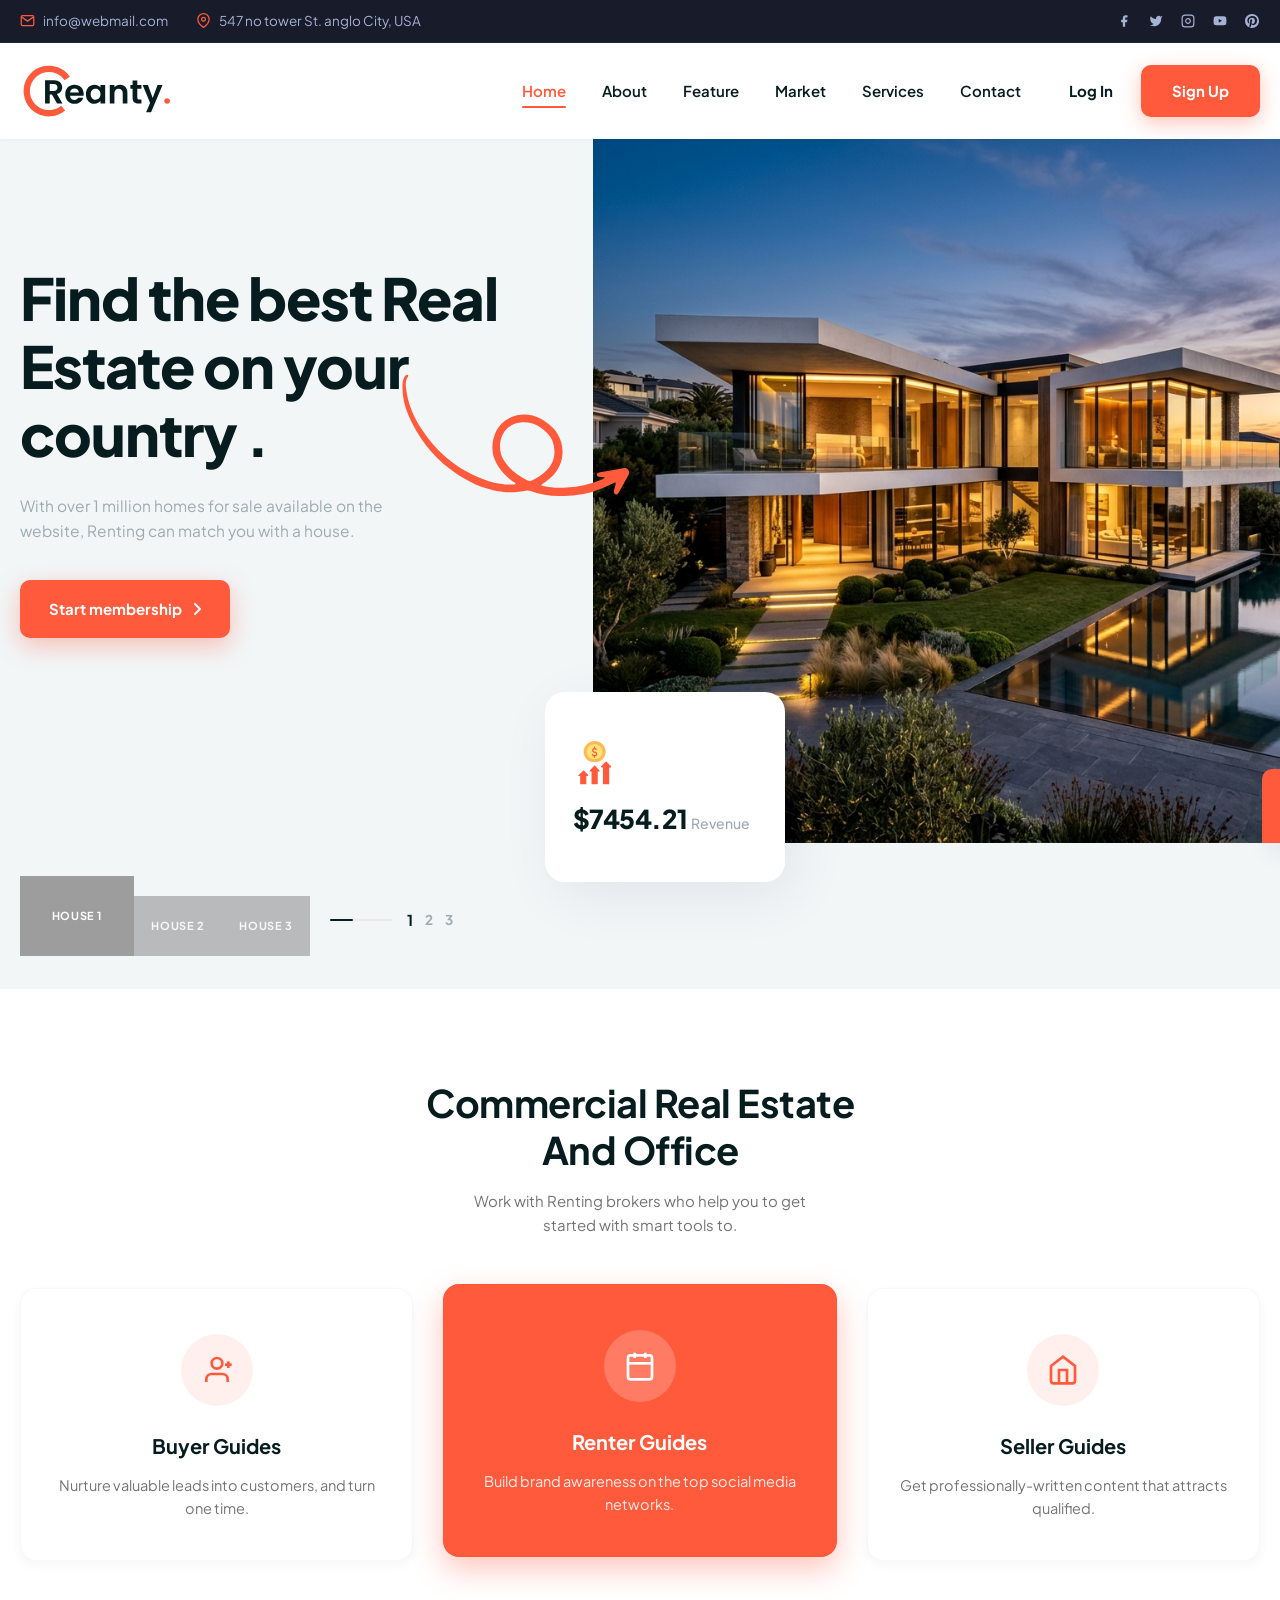
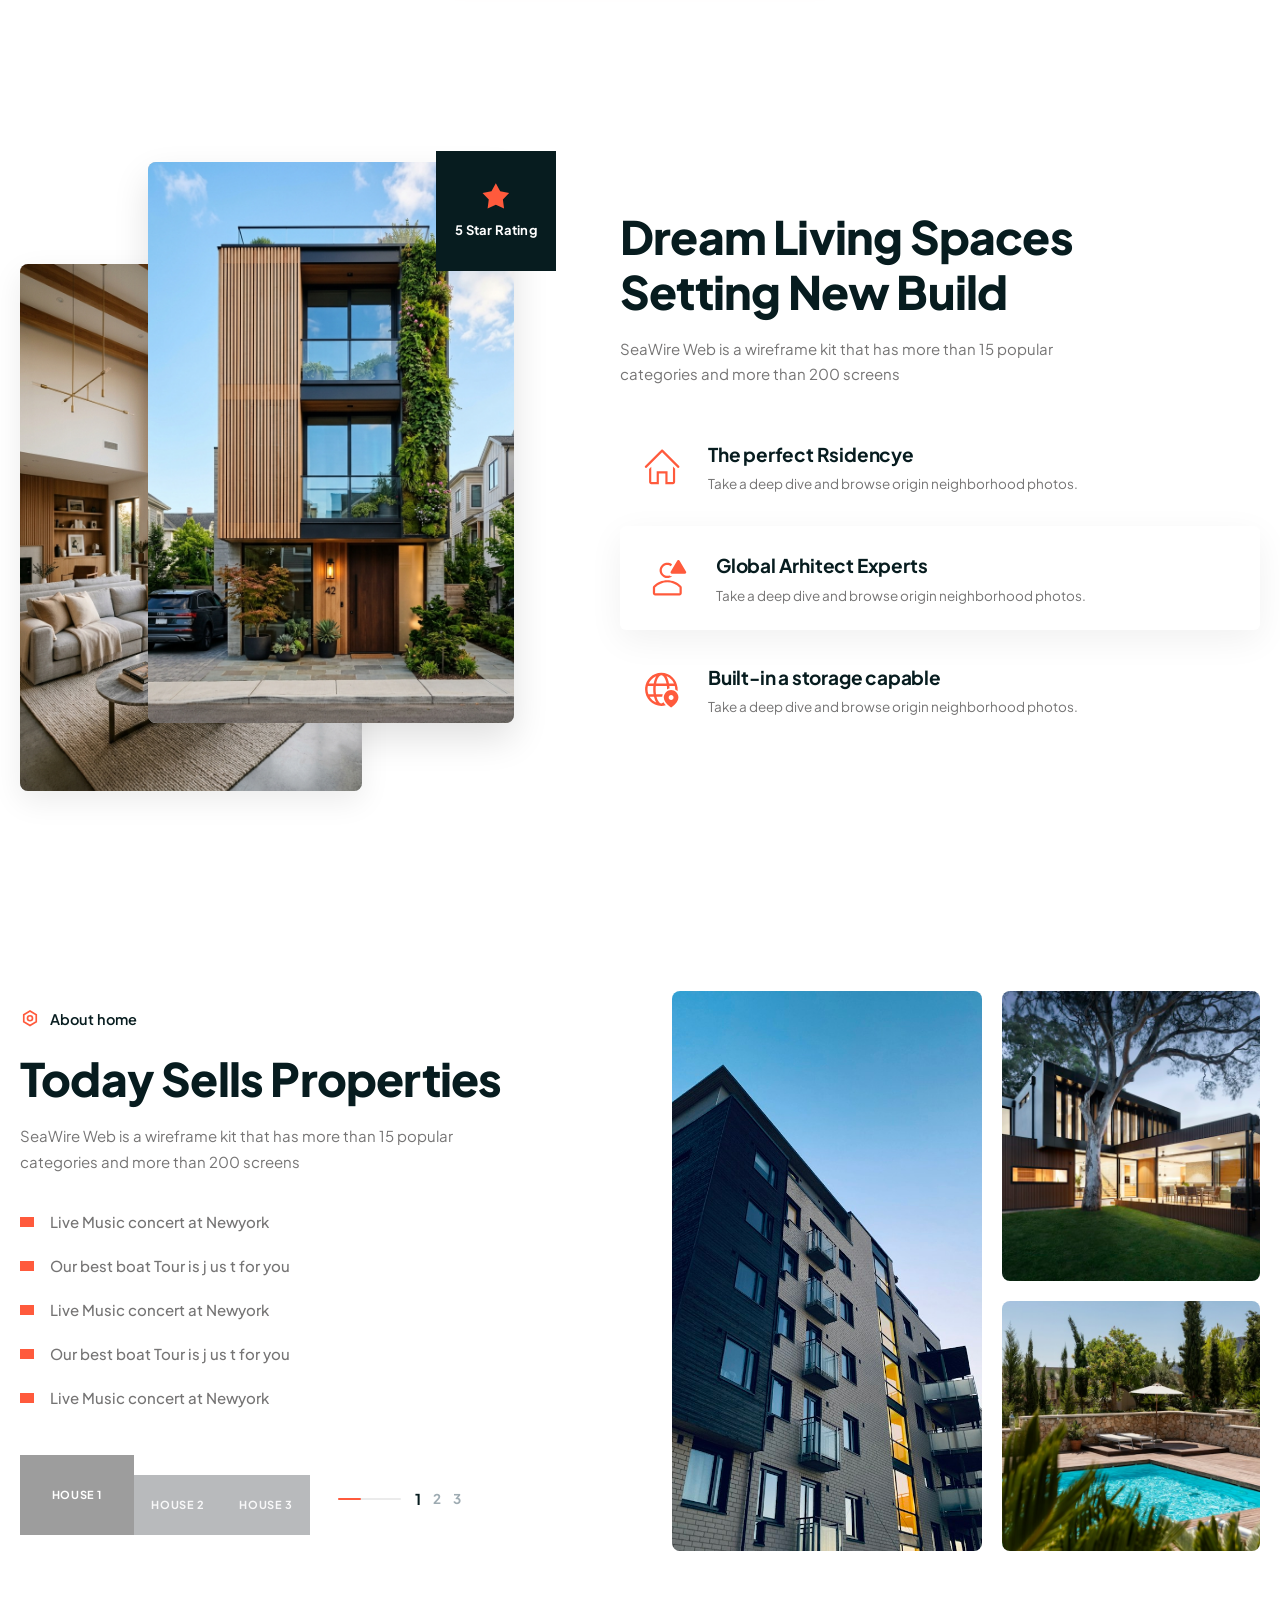
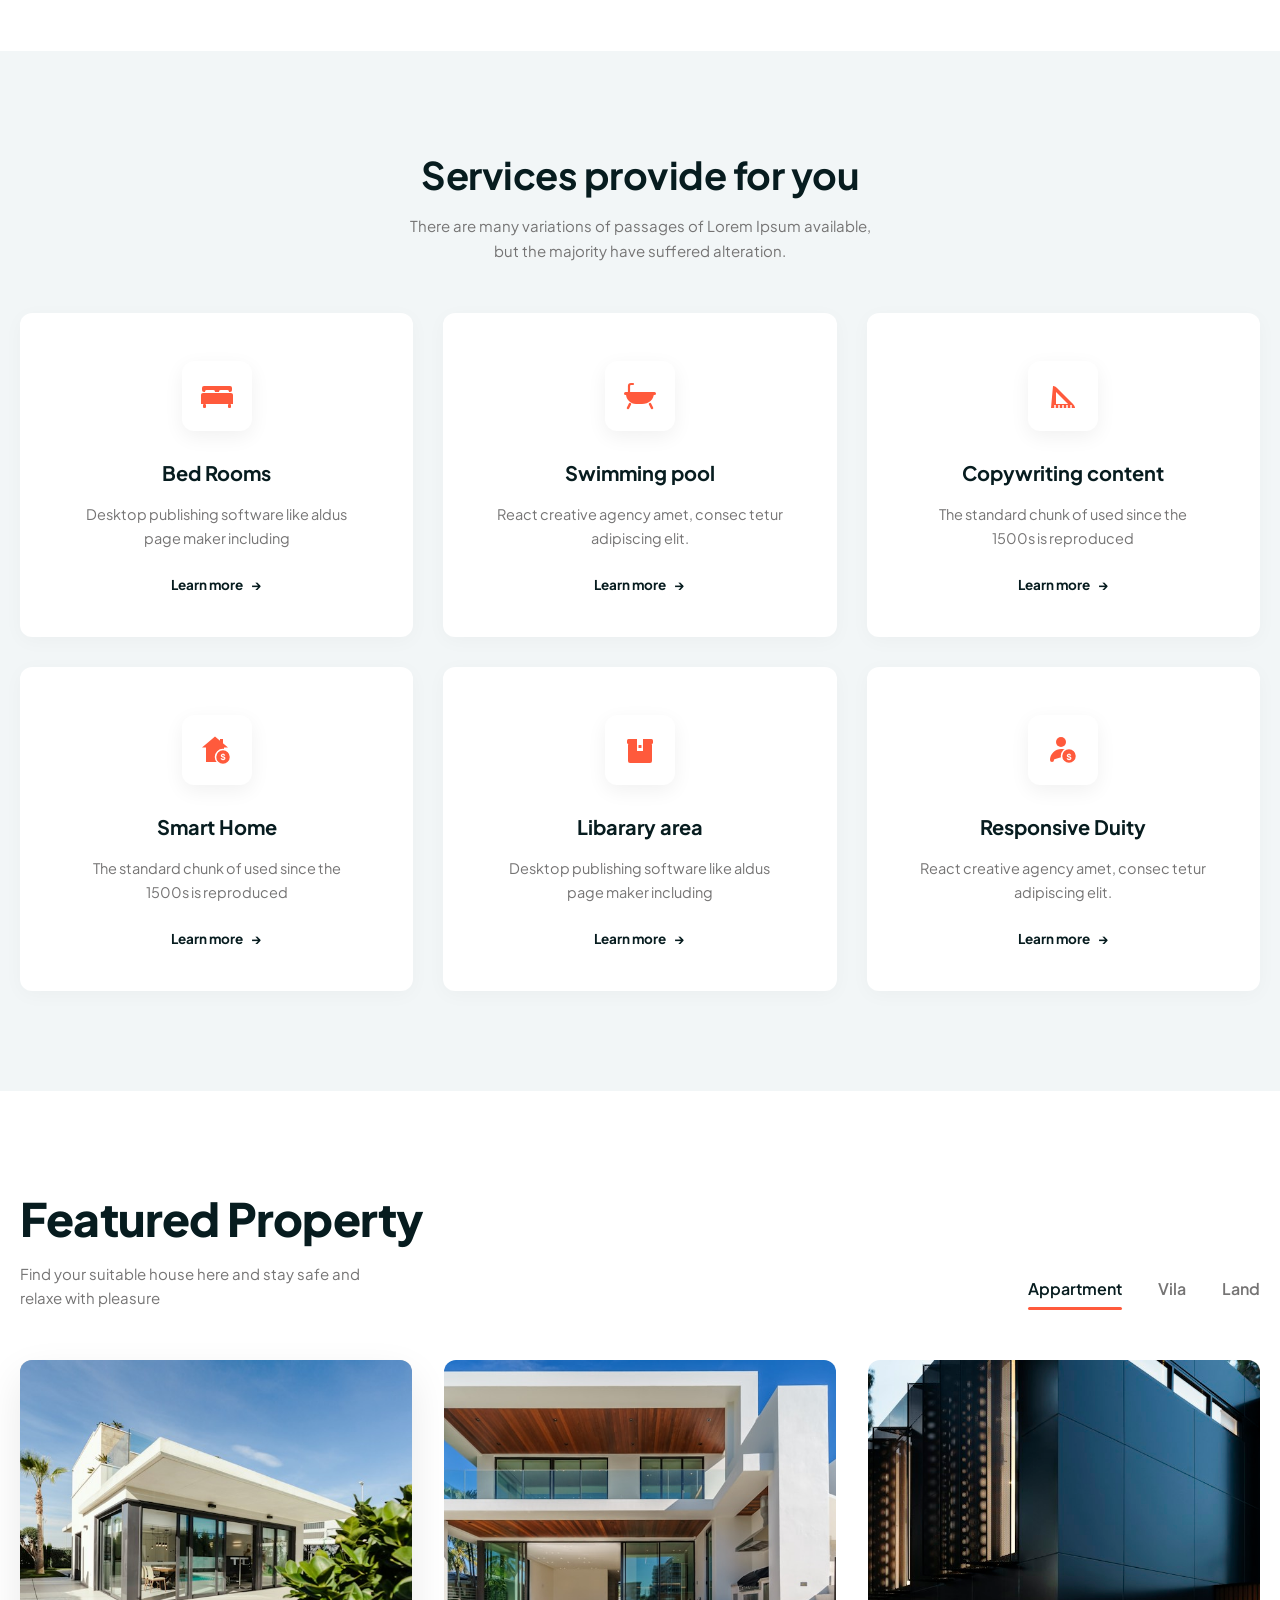
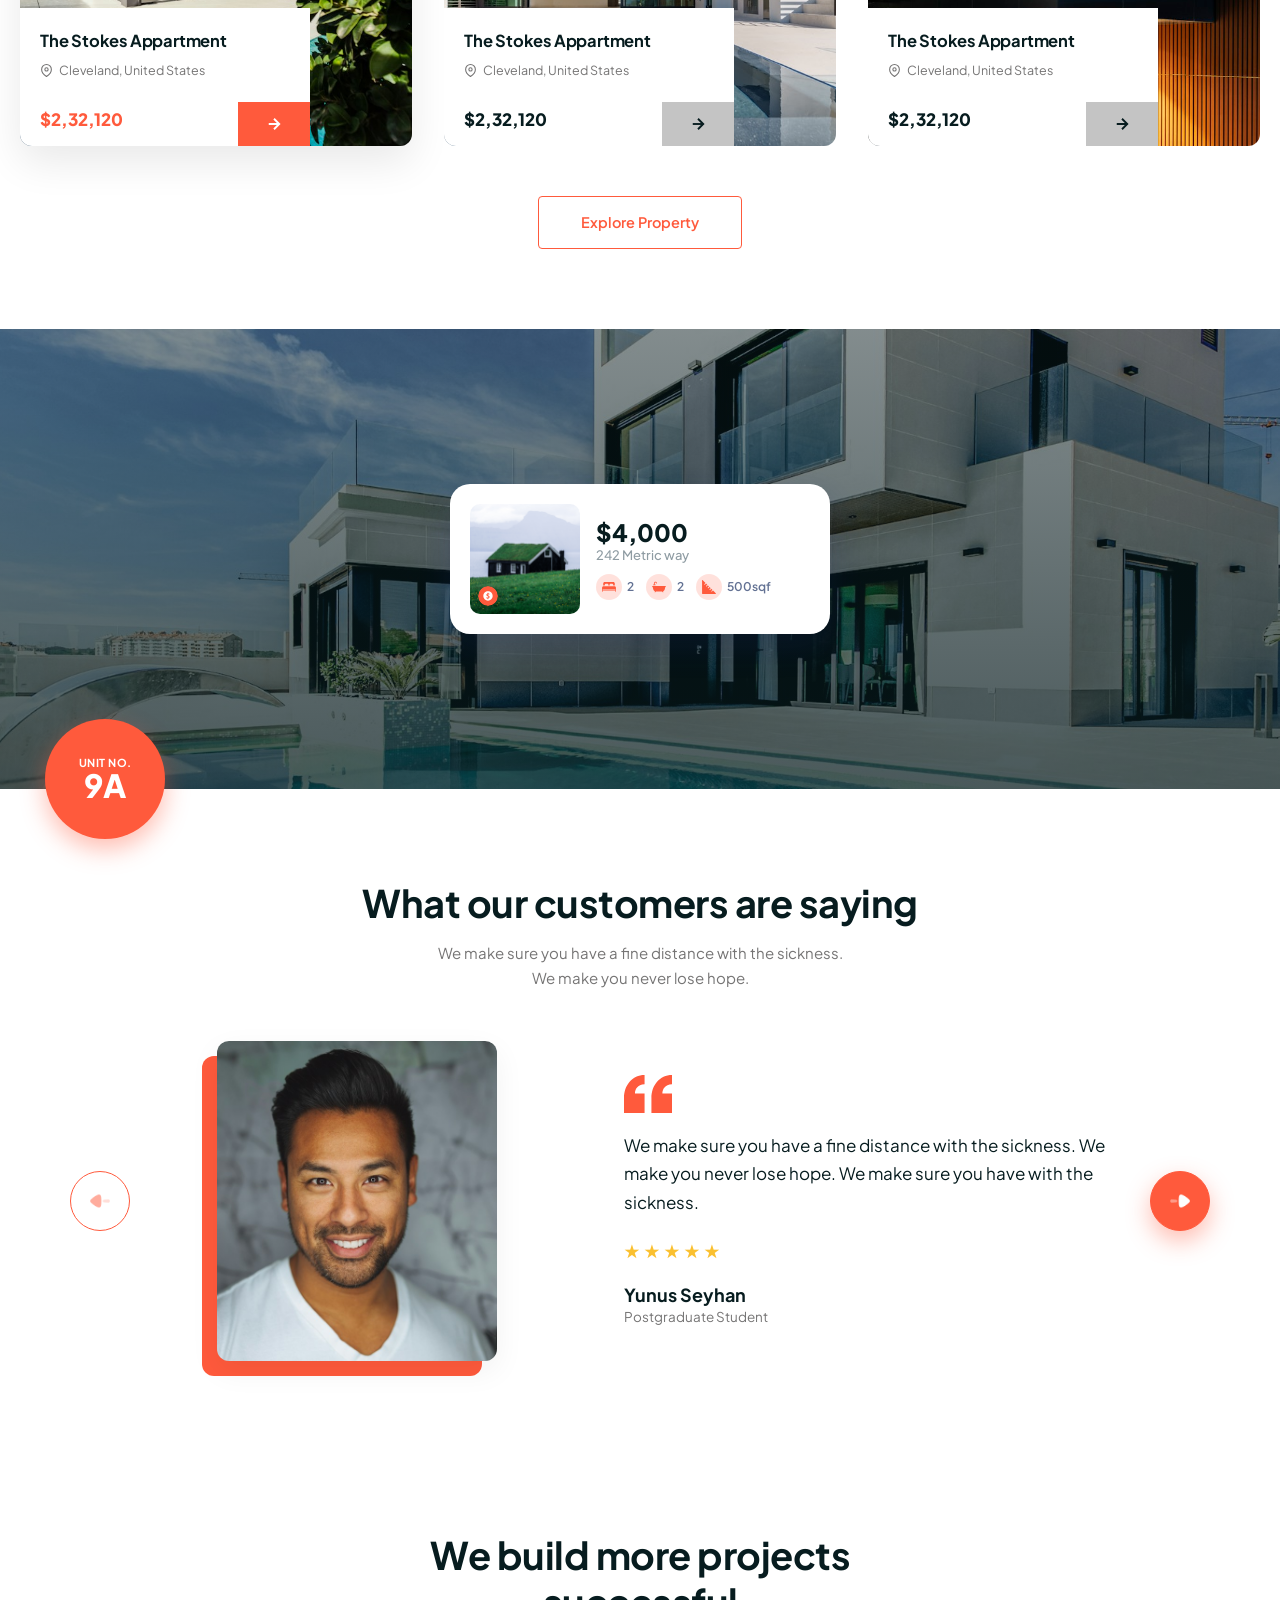
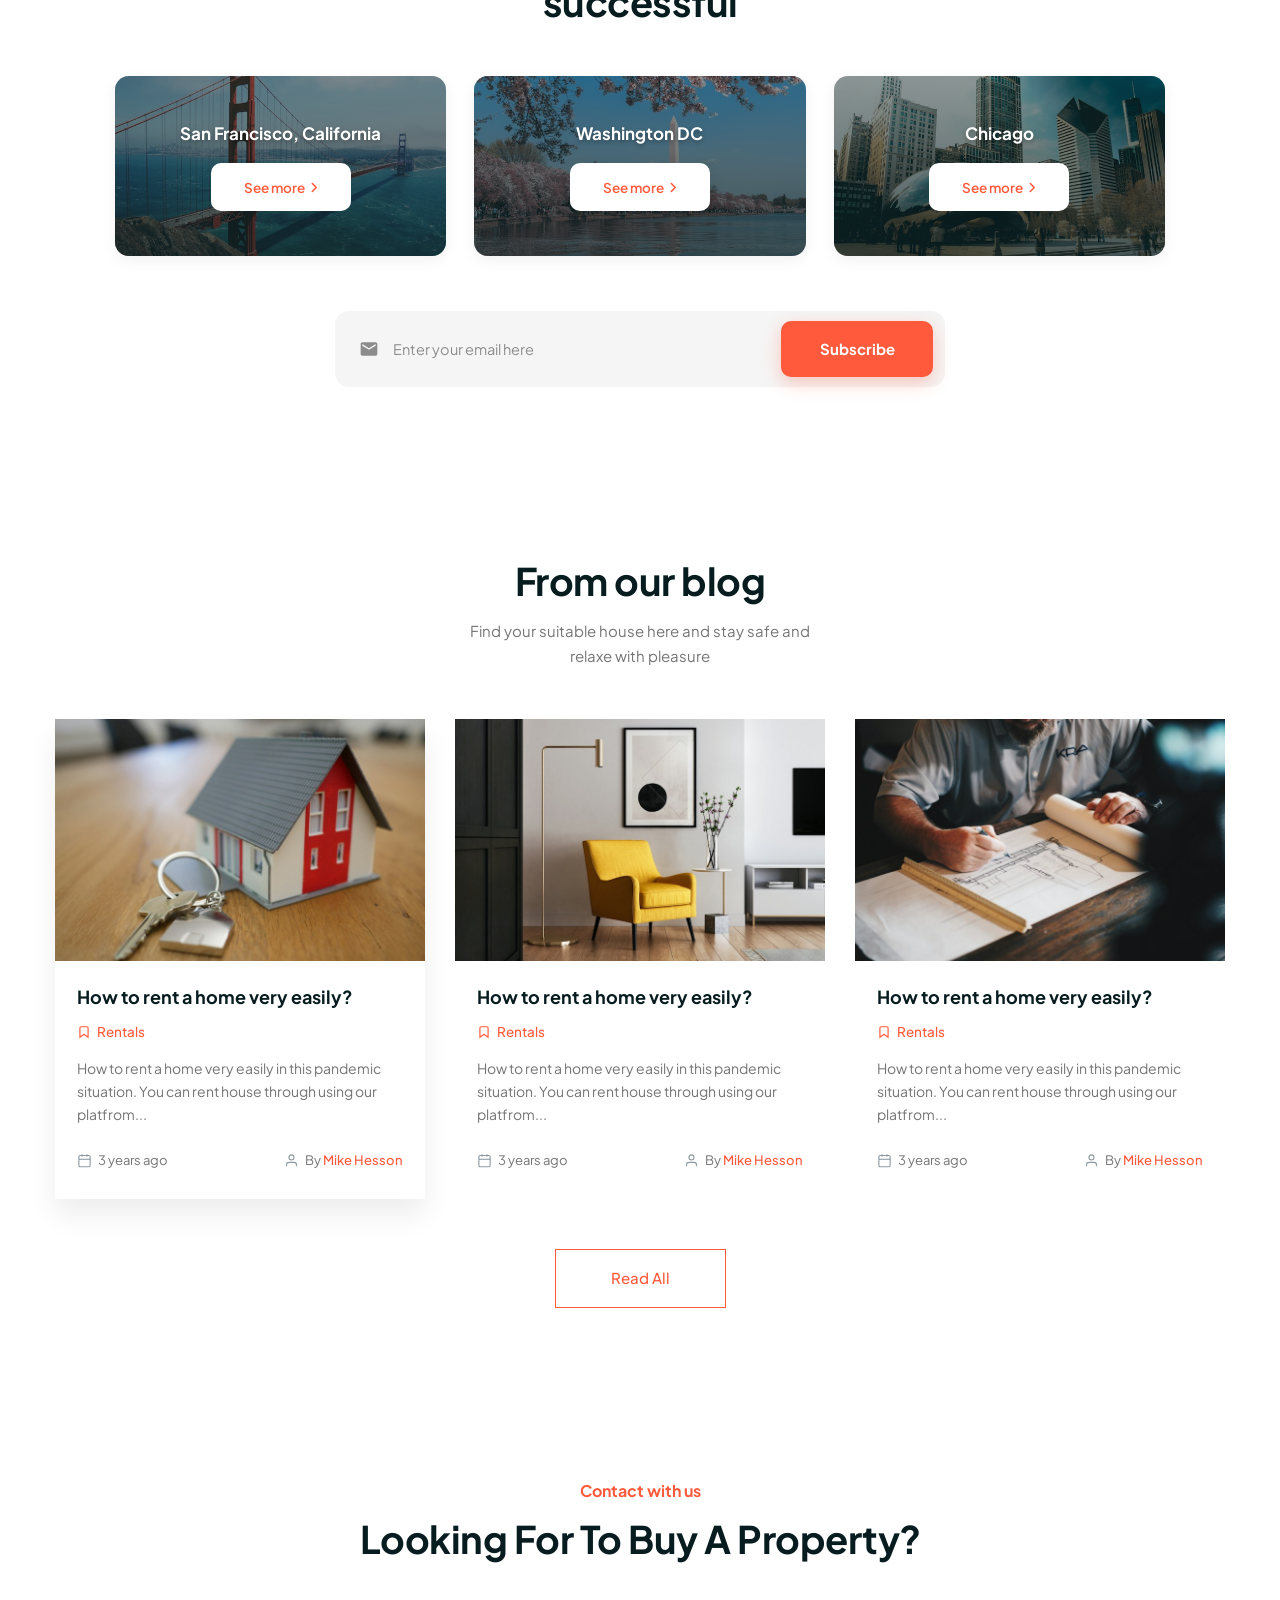
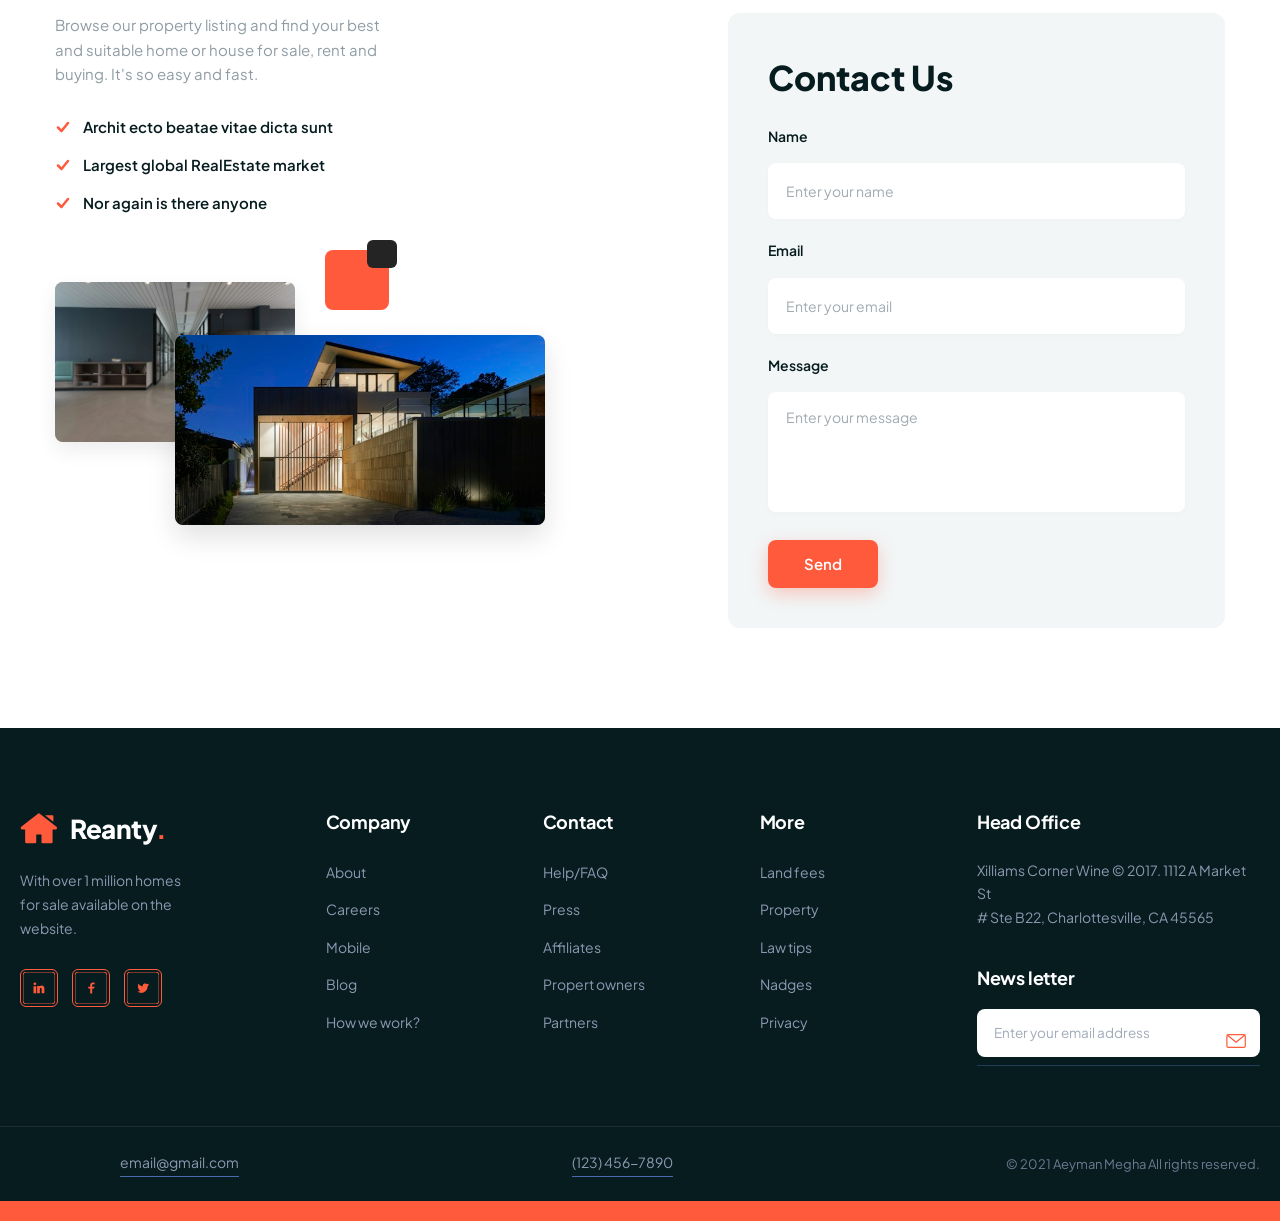
==== commit cde4189f: "done project" ====
--- a/index.html
+++ b/index.html
@@ -43,7 +43,7 @@
             </h1>
 
             <!-- Exact Figma Vector Curved Loop Arrow pointing towards gray box -->
-            <svg class="hero__curve-arrow" viewBox="622 473 230 125" fill="none" aria-hidden="true">
+            <svg class="hero__curve-arrow" viewBox="622 472.5 228.5 123" fill="none" aria-hidden="true">
               <path
                 d="M747.215 589.318C748.452 589.027 749.561 589.238 750.709 589.662C760.287 593.202 770.171 594.905 780.407 594.757C792.529 594.583 804.464 593.456 816.022 589.416C822.087 587.298 828.049 584.983 833.763 582.052C834.414 581.719 835.113 581 835.842 581.525C836.775 582.195 836.026 583.113 835.84 583.896C835.362 585.896 834.69 587.855 834.332 589.875C834.062 591.397 835.082 593.047 836.186 593.322C837.697 593.702 838.291 592.54 838.961 591.56C839.267 591.115 839.568 590.659 839.832 590.188C842.803 584.897 845.746 579.591 848.746 574.313C849.865 572.337 850.043 570.399 848.708 568.515C847.401 566.667 845.499 566.54 843.444 566.915C836.278 568.211 829.105 569.47 821.934 570.763C820.974 570.936 820.013 571.169 819.105 571.51C818.157 571.867 817.343 572.493 817.41 573.645C817.478 574.826 818.392 575.271 819.402 575.449C820.36 575.619 821.35 575.614 822.313 575.767C823.341 575.924 824.462 575.608 825.466 576.295C824.986 577.385 823.958 577.507 823.107 577.88C811.527 582.957 799.383 585.655 786.781 586.284C778.949 586.675 771.129 586.675 763.445 584.771C762.777 584.603 761.845 584.767 761.679 583.56C764.894 581.414 768.005 579.067 770.947 576.491C787.817 561.718 785.869 537.064 771.246 524.555C768.184 521.936 765.064 519.37 761.486 517.546C752.149 512.794 742.301 511.741 732.425 515.364C713.689 522.243 709.755 544.295 714.346 556.762C717.807 566.172 724.161 573.49 732.073 579.537C733.336 580.503 734.846 581.166 736.007 582.532C735.207 583.193 734.646 583.171 734.115 583.195C726.123 583.543 718.245 582.779 710.585 580.464C693.371 575.256 678.133 566.432 664.625 554.725C655.73 547.019 648.42 537.824 641.906 528.066C633.436 515.359 627.616 501.594 626.006 486.269C625.616 482.571 625.503 478.904 627.662 475.593C628.076 474.96 628.708 474.266 627.913 473.609C627.058 472.904 626.285 473.521 625.623 474.119C624.88 474.787 624.428 475.651 624.005 476.536C623.008 478.626 622.54 480.844 622.464 483.135C622.115 493.698 624.172 503.861 628.338 513.5C637.62 534.957 651.214 553.273 669.819 567.592C683.088 577.808 697.674 585.653 714.264 589.217C725.218 591.573 736.223 591.918 747.215 589.318ZM747.343 579.032C738.104 574.351 730.088 568.336 724.309 559.542C718.08 550.064 718.967 536.186 726.622 527.905C730.91 523.266 736.359 521.026 742.561 520.848C749.339 520.655 755.693 522.215 761.236 526.373C765.603 529.65 769.66 533.186 772.166 538.171C773.247 540.322 773.907 542.591 774.173 544.587C776.024 554.381 773.603 562.515 766.723 569.293C762.588 573.366 757.954 576.7 752.632 579.073C750.838 579.875 749.172 579.955 747.343 579.032Z"
                 fill="#FF5A3C" />
@@ -57,22 +57,23 @@
           <div class="hero__cta">
             <a href="#services" class="btn btn--primary hero__btn">
               <span>Start membership</span>
-              <svg class="icon-arrow" viewBox="0 0 24 24" fill="none" stroke="currentColor" stroke-width="2.5">
-                <polyline points="9 18 15 12 9 6"></polyline>
+              <svg class="icon-arrow" viewBox="0 0 7 12" fill="none" stroke="#FFFAFB" stroke-width="2"
+                stroke-linecap="round" stroke-linejoin="round">
+                <path d="M1 1L6 6L1 11" />
               </svg>
             </a>
           </div>
 
           <!-- Bottom Stepped Tabs Block (HOUSE 1, HOUSE 2, HOUSE 3) -->
           <div class="hero__stepped-wrapper">
-            <div class="hero__stepped-tabs">
-              <div class="hero__tab-step hero__tab-step--active">
+            <div class="hero__stepped-tabs" id="heroHouseTabs">
+              <div class="hero__tab-step hero__tab-step--active" data-house="1">
                 <span>HOUSE 1</span>
               </div>
-              <div class="hero__tab-step">
+              <div class="hero__tab-step" data-house="2">
                 <span>HOUSE 2</span>
               </div>
-              <div class="hero__tab-step">
+              <div class="hero__tab-step" data-house="3">
                 <span>HOUSE 3</span>
               </div>
             </div>
@@ -80,12 +81,12 @@
             <!-- Stepped bar & pagination -->
             <div class="hero__stepped-progress">
               <div class="hero__stepped-line">
-                <div class="hero__stepped-line-fill"></div>
-              </div>
-              <div class="hero__stepped-numbers">
-                <span class="active">1</span>
-                <span>2</span>
-                <span>3</span>
+                <div class="hero__stepped-line-fill" id="heroProgressFill"></div>
+              </div>
+              <div class="hero__stepped-numbers" id="heroProgressNums">
+                <span class="active" data-num="1">1</span>
+                <span data-num="2">2</span>
+                <span data-num="3">3</span>
               </div>
             </div>
           </div>
@@ -95,7 +96,8 @@
         <div class="hero__right">
           <!-- Big Architectural Visual Box -->
           <div class="hero__gray-box">
-            <img src="./assets/images/hero-villa.jpg" alt="Modern luxury villa real estate" class="hero__img" loading="eager">
+            <img src="./assets/images/hero-villa.jpg" alt="Modern luxury villa real estate" class="hero__img"
+              loading="eager">
           </div>
 
           <!-- Floating Overlapping Revenue Card -->
@@ -133,11 +135,13 @@
           </div>
 
           <!-- "How it works" Button at Bottom-Right of Gray Box -->
-          <a href="#how-it-works" class="hero__video-btn">
+          <a href="#how-it-works" class="hero__video-btn" aria-label="How it works video demonstration">
             <span>How it works</span>
             <span class="hero__play-circle">
-              <svg viewBox="0 0 24 24" fill="currentColor">
-                <polygon points="8 5 19 12 8 19 8 5" />
+              <svg viewBox="0 0 10 12" fill="none">
+                <path
+                  d="M9 5.13397C9.66667 5.51887 9.66667 6.48113 9 6.86603L1.5 11.1962C0.833333 11.5811 0 11.0999 0 10.3301L0 1.66987C0 0.900072 0.833333 0.418947 1.5 0.803848L9 5.13397Z"
+                  fill="#FF5A3C" />
               </svg>
             </span>
           </a>
@@ -223,11 +227,13 @@
           <div class="dream-spaces__composition">
             <!-- Box 1 (Bottom Left, x=375, y=1963, w=342, h=527) -->
             <div class="dream-spaces__gray-block dream-spaces__gray-block--bottom-left">
-              <img src="./assets/images/dream-interior.jpg" alt="Modern luxury interior living room" class="dream-spaces__img" loading="lazy">
+              <img src="./assets/images/dream-interior.jpg" alt="Modern luxury interior living room"
+                class="dream-spaces__img" loading="lazy">
             </div>
             <!-- Box 2 (Top Right, x=502, y=1862, w=366, h=561) -->
             <div class="dream-spaces__gray-block dream-spaces__gray-block--top-right">
-              <img src="./assets/images/dream-exterior.jpg" alt="Luxury townhouse modern architecture" class="dream-spaces__img" loading="lazy">
+              <img src="./assets/images/dream-exterior.jpg" alt="Luxury townhouse modern architecture"
+                class="dream-spaces__img" loading="lazy">
             </div>
             <!-- Exact Figma 5 Star Rating Badge (x=801, y=1851, w=120, h=120) -->
             <div class="dream-spaces__rating-badge">
@@ -385,13 +391,16 @@
         <div class="today-sells__visual">
           <div class="mosaic-grid">
             <div class="mosaic-grid__item mosaic-grid__item--tall">
-              <img src="./assets/images/mosaic-tall.jpg" alt="Luxury residential high-rise building" class="mosaic-grid__img" loading="lazy">
+              <img src="./assets/images/mosaic-tall.jpg" alt="Luxury residential high-rise building"
+                class="mosaic-grid__img" loading="lazy">
             </div>
             <div class="mosaic-grid__item mosaic-grid__item--top">
-              <img src="./assets/images/mosaic-kitchen.jpg" alt="Contemporary luxury kitchen and dining" class="mosaic-grid__img" loading="lazy">
+              <img src="./assets/images/mosaic-kitchen.jpg" alt="Contemporary luxury kitchen and dining"
+                class="mosaic-grid__img" loading="lazy">
             </div>
             <div class="mosaic-grid__item mosaic-grid__item--bottom">
-              <img src="./assets/images/mosaic-pool.jpg" alt="Modern villa swimming pool and outdoor lounge" class="mosaic-grid__img" loading="lazy">
+              <img src="./assets/images/mosaic-pool.jpg" alt="Modern villa swimming pool and outdoor lounge"
+                class="mosaic-grid__img" loading="lazy">
             </div>
           </div>
         </div>
@@ -569,7 +578,8 @@
         <div class="property-grid">
           <!-- Property Card 1 (Featured / Active: orange price and orange arrow button) -->
           <article class="property-card property-card--featured">
-            <img src="./assets/images/property-1.jpg" alt="The Stokes Appartment" class="property-card__img" loading="lazy">
+            <img src="./assets/images/property-1.jpg" alt="The Stokes Appartment" class="property-card__img"
+              loading="lazy">
             <div class="property-card__info-box">
               <h3 class="property-card__title">The Stokes Appartment</h3>
               <p class="property-card__location">
@@ -593,7 +603,8 @@
 
           <!-- Property Card 2 -->
           <article class="property-card">
-            <img src="./assets/images/property-2.jpg" alt="The Stokes Appartment - Contemporary Villa" class="property-card__img" loading="lazy">
+            <img src="./assets/images/property-2.jpg" alt="The Stokes Appartment - Contemporary Villa"
+              class="property-card__img" loading="lazy">
             <div class="property-card__info-box">
               <h3 class="property-card__title">The Stokes Appartment</h3>
               <p class="property-card__location">
@@ -617,7 +628,8 @@
 
           <!-- Property Card 3 -->
           <article class="property-card">
-            <img src="./assets/images/property-3.jpg" alt="The Stokes Appartment - Luxury Penthouse" class="property-card__img" loading="lazy">
+            <img src="./assets/images/property-3.jpg" alt="The Stokes Appartment - Luxury Penthouse"
+              class="property-card__img" loading="lazy">
             <div class="property-card__info-box">
               <h3 class="property-card__title">The Stokes Appartment</h3>
               <p class="property-card__location">
@@ -652,7 +664,8 @@
     <!-- ========================================================================= -->
     <section class="unit-callout-section">
       <div class="unit-callout__bg-overlay"></div>
-      <img src="./assets/images/unit-banner.jpg" alt="Modern real estate community" class="unit-callout__bg-img" loading="lazy">
+      <img src="./assets/images/unit-banner.jpg" alt="Modern real estate community" class="unit-callout__bg-img"
+        loading="lazy">
       <div class="container unit-callout__container">
         <!-- Floating Property Info Box -->
         <div class="unit-card">
@@ -737,7 +750,8 @@
             <div class="testimonial__visual">
               <div class="testimonial__accent-box"></div>
               <div class="testimonial__image-box">
-                <img src="./assets/images/customer-portrait.jpg" alt="Yunus Seyhan - Postgraduate Student" class="testimonial__img" loading="lazy">
+                <img src="./assets/images/customer-portrait.jpg" alt="Yunus Seyhan - Postgraduate Student"
+                  class="testimonial__img" loading="lazy">
               </div>
             </div>
 
@@ -788,7 +802,8 @@
         <div class="projects__grid">
           <!-- Location Card 1 -->
           <div class="project-card">
-            <img src="./assets/images/project-sf.jpg" alt="San Francisco, California" class="project-card__bg" loading="lazy">
+            <img src="./assets/images/project-sf.jpg" alt="San Francisco, California" class="project-card__bg"
+              loading="lazy">
             <div class="project-card__overlay"></div>
             <div class="project-card__content">
               <h3 class="project-card__title">San Francisco, California</h3>
@@ -867,7 +882,8 @@
           <!-- Blog Card 1 (Featured with drop shadow) -->
           <article class="blog-card blog-card--featured">
             <div class="blog-card__thumb">
-              <img src="./assets/images/blog-1.jpg" alt="How to rent a home very easily" class="blog-card__img" loading="lazy">
+              <img src="./assets/images/blog-1.jpg" alt="How to rent a home very easily" class="blog-card__img"
+                loading="lazy">
             </div>
             <div class="blog-card__body">
               <h3 class="blog-card__title">How to rent a home very easily?</h3>
@@ -905,7 +921,8 @@
           <!-- Blog Card 2 -->
           <article class="blog-card">
             <div class="blog-card__thumb">
-              <img src="./assets/images/blog-2.jpg" alt="Interior design trends for modern homes" class="blog-card__img" loading="lazy">
+              <img src="./assets/images/blog-2.jpg" alt="Interior design trends for modern homes" class="blog-card__img"
+                loading="lazy">
             </div>
             <div class="blog-card__body">
               <h3 class="blog-card__title">How to rent a home very easily?</h3>
@@ -943,7 +960,8 @@
           <!-- Blog Card 3 -->
           <article class="blog-card">
             <div class="blog-card__thumb">
-              <img src="./assets/images/blog-3.jpg" alt="Smart real estate investment tips" class="blog-card__img" loading="lazy">
+              <img src="./assets/images/blog-3.jpg" alt="Smart real estate investment tips" class="blog-card__img"
+                loading="lazy">
             </div>
             <div class="blog-card__body">
               <h3 class="blog-card__title">How to rent a home very easily?</h3>
@@ -1037,10 +1055,12 @@
             <!-- Stepped Graphic Composition Matching Exact Figma -->
             <div class="contact-section__graphic">
               <div class="contact-graphic-box contact-graphic-box--top-left">
-                <img src="./assets/images/contact-graphic-1.jpg" alt="Real estate consultation office" class="contact-graphic__img" loading="lazy">
+                <img src="./assets/images/contact-graphic-1.jpg" alt="Real estate consultation office"
+                  class="contact-graphic__img" loading="lazy">
               </div>
               <div class="contact-graphic-box contact-graphic-box--bottom-right">
-                <img src="./assets/images/contact-graphic-2.jpg" alt="Modern dream home entrance" class="contact-graphic__img" loading="lazy">
+                <img src="./assets/images/contact-graphic-2.jpg" alt="Modern dream home entrance"
+                  class="contact-graphic__img" loading="lazy">
               </div>
               <div class="contact-graphic-box contact-graphic-box--orange"></div>
               <div class="contact-graphic-box contact-graphic-box--dark"></div>
--- a/css/style.css
+++ b/css/style.css
@@ -454,24 +454,29 @@
 
 .hero__container {
   display: grid;
-  grid-template-columns: 570px 1fr;
-  align-items: stretch;
-  min-height: 700px;
+  grid-template-columns: 573px 867px;
+  align-items: start;
+  min-height: 850px;
   position: relative;
+  overflow: visible;
 }
 
 .hero__left {
-  padding: 60px 30px 60px 0;
+  padding: 65px 20px 0 0;
   display: flex;
   flex-direction: column;
-  justify-content: center;
-  z-index: 5;
+  justify-content: flex-start;
+  min-height: 850px;
+  position: relative;
+  z-index: 10;
+  overflow: visible;
 }
 
 .hero__title-block {
   position: relative;
-  display: inline-block;
+  margin-top: 60px;
   margin-bottom: 24px;
+  overflow: visible;
 }
 
 .hero__title {
@@ -486,32 +491,34 @@
   color: var(--color-dark);
 }
 
-/* Exact Figma Curved Arrow positioned right by 'country .' pointing to gray box */
+/* Exact Figma Curved Arrow positioned under 'your' / 'country .' pointing 37px into gray box */
 .hero__curve-arrow {
   position: absolute;
-  bottom: -22px;
-  right: 15px;
-  width: 165px;
+  top: 110px;
+  left: 382px;
+  width: 228px;
   height: auto;
   pointer-events: none;
-  z-index: 10;
+  z-index: 25;
 }
 
 .hero__desc {
   font-size: 15.5px;
-  color: var(--color-text-muted);
-  line-height: 1.7;
-  max-width: 440px;
+  color: #9EABB2;
+  line-height: 1.65;
+  max-width: 395px;
   margin-bottom: 36px;
 }
 
 .hero__cta {
-  margin-bottom: 65px;
+  margin-bottom: 50px;
 }
 
 .hero__btn {
-  padding: 16px 36px;
-  gap: 10px;
+  width: 210px;
+  height: 58px;
+  padding: 0;
+  gap: 12px;
   border-radius: 10px;
   font-size: 15px;
   font-weight: 700;
@@ -520,6 +527,8 @@
   box-shadow: 0 8px 24px rgba(255, 90, 60, 0.35);
   display: inline-flex;
   align-items: center;
+  justify-content: center;
+  transition: var(--transition-normal);
 }
 
 .hero__btn:hover {
@@ -529,28 +538,30 @@
 }
 
 .hero__btn .icon-arrow {
-  width: 16px;
-  height: 16px;
-  stroke-width: 3;
-}
-
-/* Stepped House Tabs matching Figma (HOUSE 1 tall, HOUSE 2 & 3 lower) */
+  width: 7px;
+  height: 12px;
+}
+
+/* Stepped House Tabs matching Figma (HOUSE 1 tall 80px/114px, HOUSE 2 & 3 60px/88px) */
 .hero__stepped-wrapper {
+  margin-top: auto;
+  padding-bottom: 33px;
   display: flex;
   align-items: flex-end;
-  gap: 28px;
+  gap: 20px;
 }
 
 .hero__stepped-tabs {
   display: flex;
   align-items: flex-end;
+  gap: 0;
 }
 
 .hero__tab-step {
-  padding: 0 20px;
-  height: 55px;
-  background-color: #B5B5B5;
-  color: rgba(255, 255, 255, 0.85);
+  width: 88px;
+  height: 60px;
+  background-color: #B8BABC;
+  color: rgba(255, 255, 255, 0.9);
   font-size: 11px;
   font-weight: 700;
   letter-spacing: 0.6px;
@@ -558,49 +569,65 @@
   align-items: center;
   justify-content: center;
   cursor: pointer;
-  transition: var(--transition-normal);
+  transition: all 0.3s cubic-bezier(0.25, 0.8, 0.25, 1);
+  user-select: none;
 }
 
 .hero__tab-step--active {
-  height: 75px;
-  background-color: #999999;
+  width: 114px;
+  height: 80px;
+  background-color: #9D9D9D;
   color: var(--color-white);
 }
 
-.hero__tab-step:hover {
-  background-color: #8C8C8C;
+.hero__tab-step:hover:not(.hero__tab-step--active) {
+  background-color: #ABABAB;
   color: var(--color-white);
 }
 
 .hero__stepped-progress {
   display: flex;
   align-items: center;
-  gap: 18px;
-  padding-bottom: 16px;
+  gap: 14px;
+  padding-bottom: 24px;
 }
 
 .hero__stepped-line {
-  width: 55px;
-  height: 2.5px;
-  background-color: #E0E0E0;
+  width: 63px;
+  height: 2px;
+  background-color: #EBEBEB;
   position: relative;
   border-radius: 2px;
 }
 
 .hero__stepped-line-fill {
-  width: 22px;
+  width: 23px;
   height: 100%;
   background-color: var(--color-dark);
   border-radius: 2px;
+  position: absolute;
+  left: 0;
+  top: 0;
+  transition: transform 0.35s cubic-bezier(0.25, 0.8, 0.25, 1);
 }
 
 .hero__stepped-numbers {
   display: flex;
   align-items: center;
-  gap: 10px;
+  gap: 12px;
   font-size: 13.5px;
   font-weight: 700;
-  color: #B5B5B5;
+  color: #9EABB2;
+  user-select: none;
+}
+
+.hero__stepped-numbers span {
+  cursor: pointer;
+  transition: color 0.3s ease, font-size 0.3s ease;
+}
+
+.hero__stepped-numbers span:hover {
+  color: var(--color-dark);
 }
 
 .hero__stepped-numbers .active {
@@ -611,9 +638,9 @@
 /* Hero Right: Big Architectural Gray Rectangle */
 .hero__right {
   position: relative;
-  width: 100%;
-  height: 100%;
-  min-height: 680px;
+  width: 867px;
+  height: 704px;
+  align-self: start;
 }
 
 .hero__gray-box {
@@ -630,32 +657,41 @@
   width: 100%;
   height: 100%;
   object-fit: cover;
+  object-position: center;
   display: block;
-  transition: transform 0.6s ease;
+  transition: transform 0.6s cubic-bezier(0.25, 0.8, 0.25, 1);
 }
 
 .hero__right:hover .hero__img {
   transform: scale(1.02);
 }
 
-/* Floating Overlapping Revenue Card (Positioned at bottom-left corner of gray box) */
+/* Floating Overlapping Revenue Card (Extends 48.5px left of gray box, hangs 39px below) */
 .hero__stat-card {
   position: absolute;
-  bottom: 40px;
-  left: -120px;
+  bottom: -39px;
+  left: -48.5px;
   background-color: var(--color-white);
-  padding: 24px 30px;
+  padding: 24px 28px;
   border-radius: 20px;
-  box-shadow: 0 20px 45px rgba(0, 0, 0, 0.08);
+  box-shadow: 10px 14px 59px rgba(0, 0, 92, 0.07);
   display: flex;
   flex-direction: column;
   align-items: flex-start;
+  justify-content: center;
   z-index: 20;
-  width: 230px;
+  width: 240px;
+  height: 190px;
+  transition: transform 0.3s ease, box-shadow 0.3s ease;
+}
+
+.hero__stat-card:hover {
+  transform: translateY(-4px);
+  box-shadow: 10px 20px 65px rgba(0, 0, 92, 0.12);
 }
 
 .hero__stat-icon {
-  margin-bottom: 12px;
+  margin-bottom: 14px;
   line-height: 0;
 }
 
@@ -669,7 +705,7 @@
 }
 
 .hero__stat-label {
-  font-size: 13.5px;
+  font-size: 14px;
   font-weight: 500;
   color: #9EABB2;
 }
@@ -679,41 +715,46 @@
   position: absolute;
   bottom: 0;
   right: 0;
+  width: 198px;
+  height: 74px;
   background-color: var(--color-primary);
   color: var(--color-white);
   display: inline-flex;
   align-items: center;
+  justify-content: center;
   gap: 14px;
-  padding: 18px 32px;
+  border-top-left-radius: 10px;
+  box-shadow: 8px 9px 24px rgba(0, 0, 92, 0.08);
   font-size: 14.5px;
   font-weight: 700;
-  border-top-left-radius: 10px;
   transition: var(--transition-normal);
   z-index: 15;
 }
 
 .hero__video-btn:hover {
   background-color: var(--color-primary-hover);
-  padding-right: 36px;
+  box-shadow: 8px 12px 30px rgba(255, 90, 60, 0.35);
+}
+
+.hero__video-btn:hover .hero__play-circle {
+  transform: scale(1.08);
 }
 
 .hero__play-circle {
-  width: 28px;
-  height: 28px;
+  width: 37px;
+  height: 37px;
   border-radius: 50%;
-  background-color: var(--color-white);
-  color: var(--color-primary);
+  background-color: #FCFCFD;
   display: flex;
   align-items: center;
   justify-content: center;
-  box-shadow: 0 4px 10px rgba(0, 0, 0, 0.15);
+  box-shadow: 0 8px 12px rgba(98, 113, 147, 0.1);
+  transition: transform 0.3s ease;
 }
 
 .hero__play-circle svg {
   width: 12px;
   height: 12px;
-  margin-left: 2px;
-  fill: var(--color-primary);
 }
 
 /* ==========================================================================
@@ -1392,7 +1433,8 @@
   align-items: center;
   justify-content: center;
   padding: 0;
-  overflow: hidden;
+  overflow: visible;
+  z-index: 20;
 }
 
 .unit-callout__bg-img {
@@ -2411,8 +2453,28 @@
 
 /* Laptop & Small Desktop (Max 1200px) */
 @media (max-width: 1200px) {
+  .hero__container {
+    grid-template-columns: 480px 1fr;
+    min-height: 750px;
+  }
+
+  .hero__left {
+    min-height: 750px;
+    padding-top: 40px;
+  }
+
+  .hero__right {
+    width: 100%;
+    height: 600px;
+  }
+
   .hero__title {
     font-size: 46px;
+  }
+
+  .hero__curve-arrow {
+    left: 310px;
+    width: 180px;
   }
 
   .footer__grid {
@@ -2473,14 +2535,18 @@
   /* Hero Section Tablet */
   .hero__container {
     grid-template-columns: 1fr;
+    min-height: auto;
   }
 
   .hero__left {
     padding: 50px 24px 40px;
+    min-height: auto;
   }
 
   .hero__right {
+    width: 100%;
     min-height: 480px;
+    height: 480px;
   }
 
   .hero__stat-card {
@@ -2627,6 +2693,7 @@
 
   .hero__right {
     min-height: 380px;
+    height: 380px;
   }
 
   .hero__stat-card {
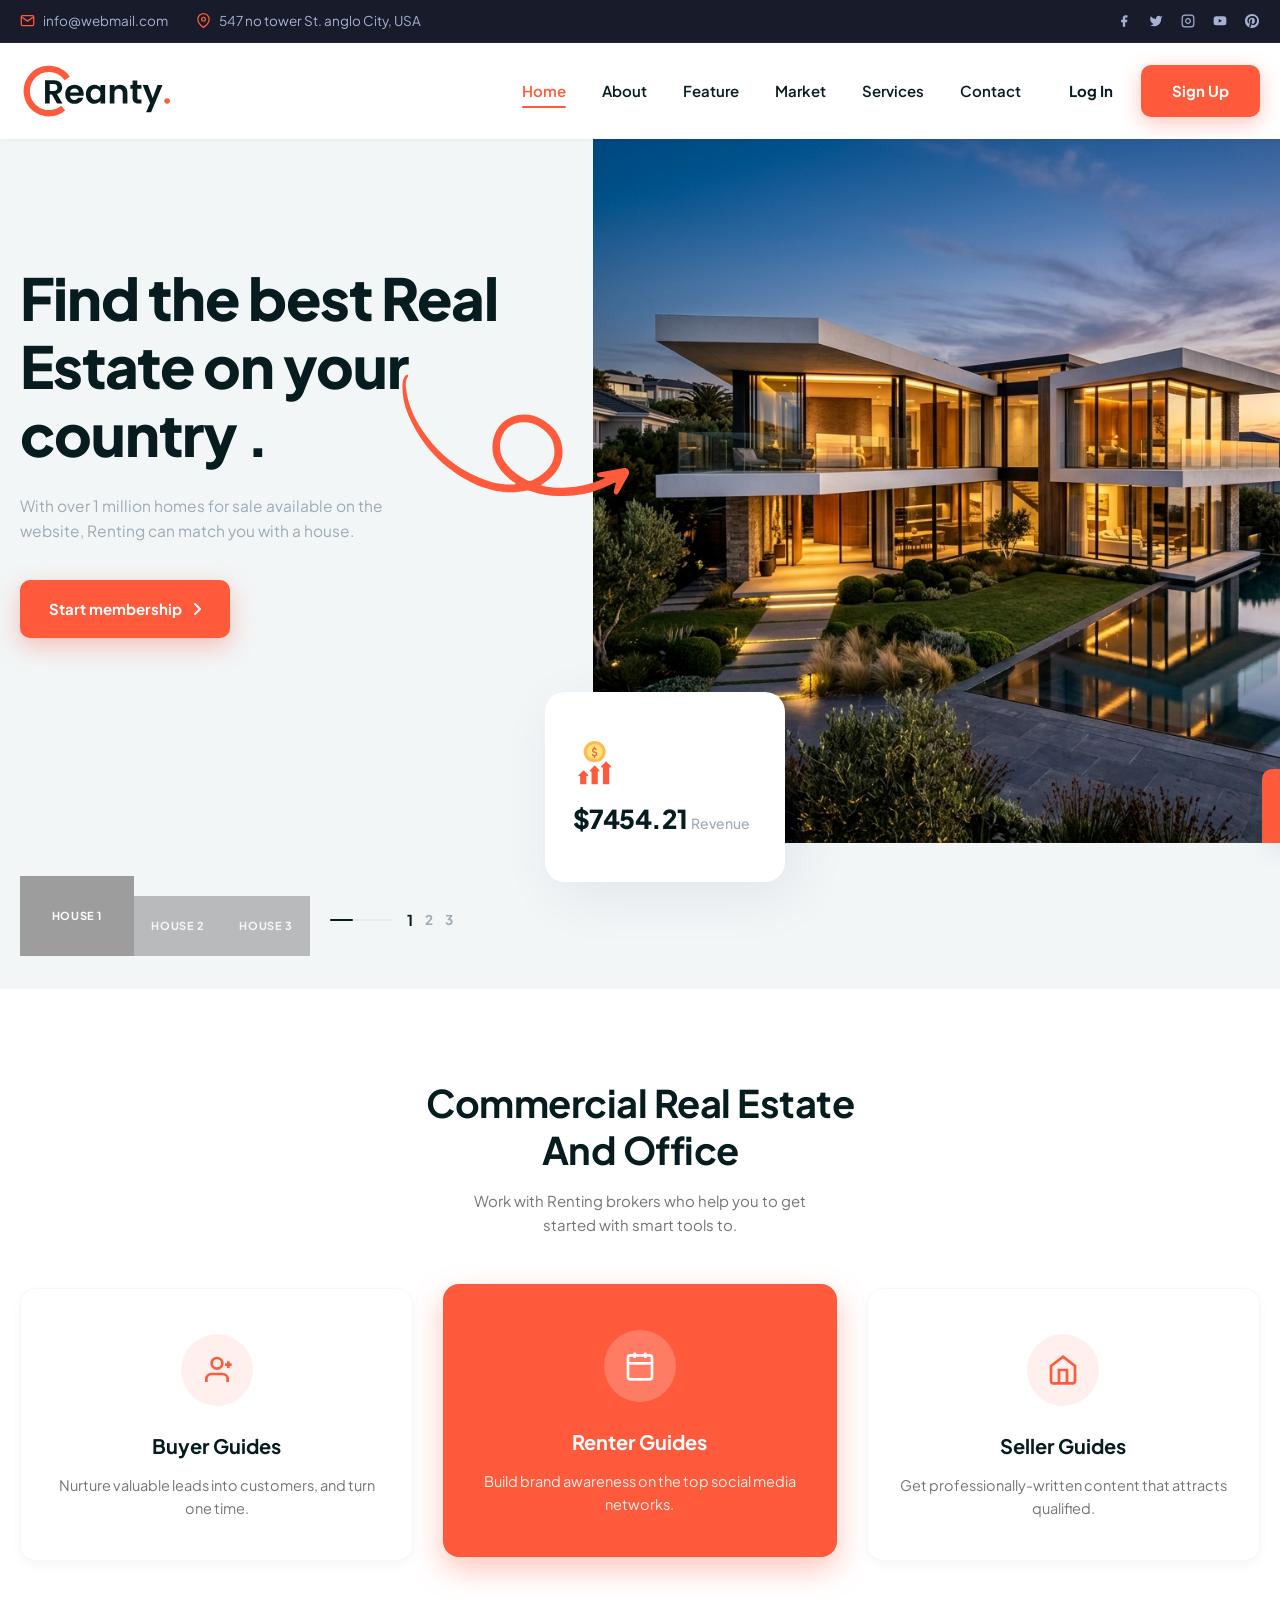
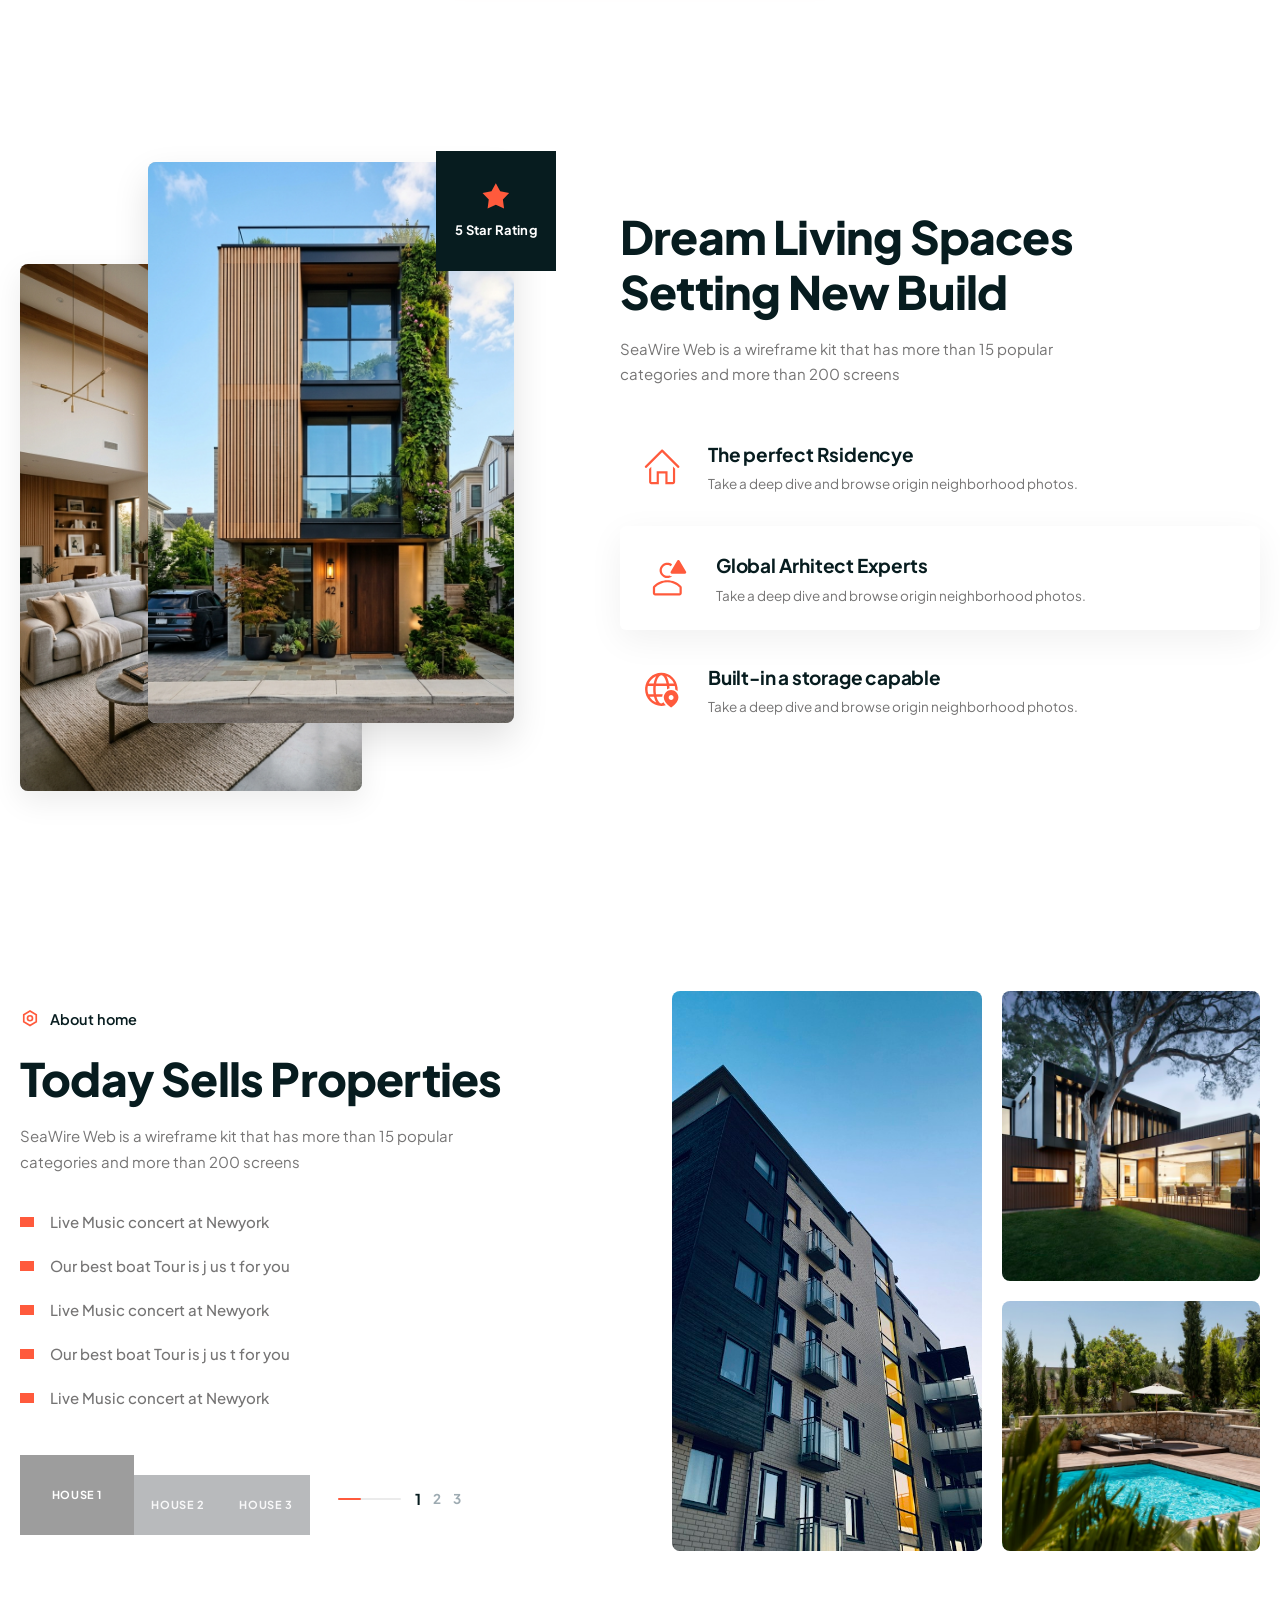
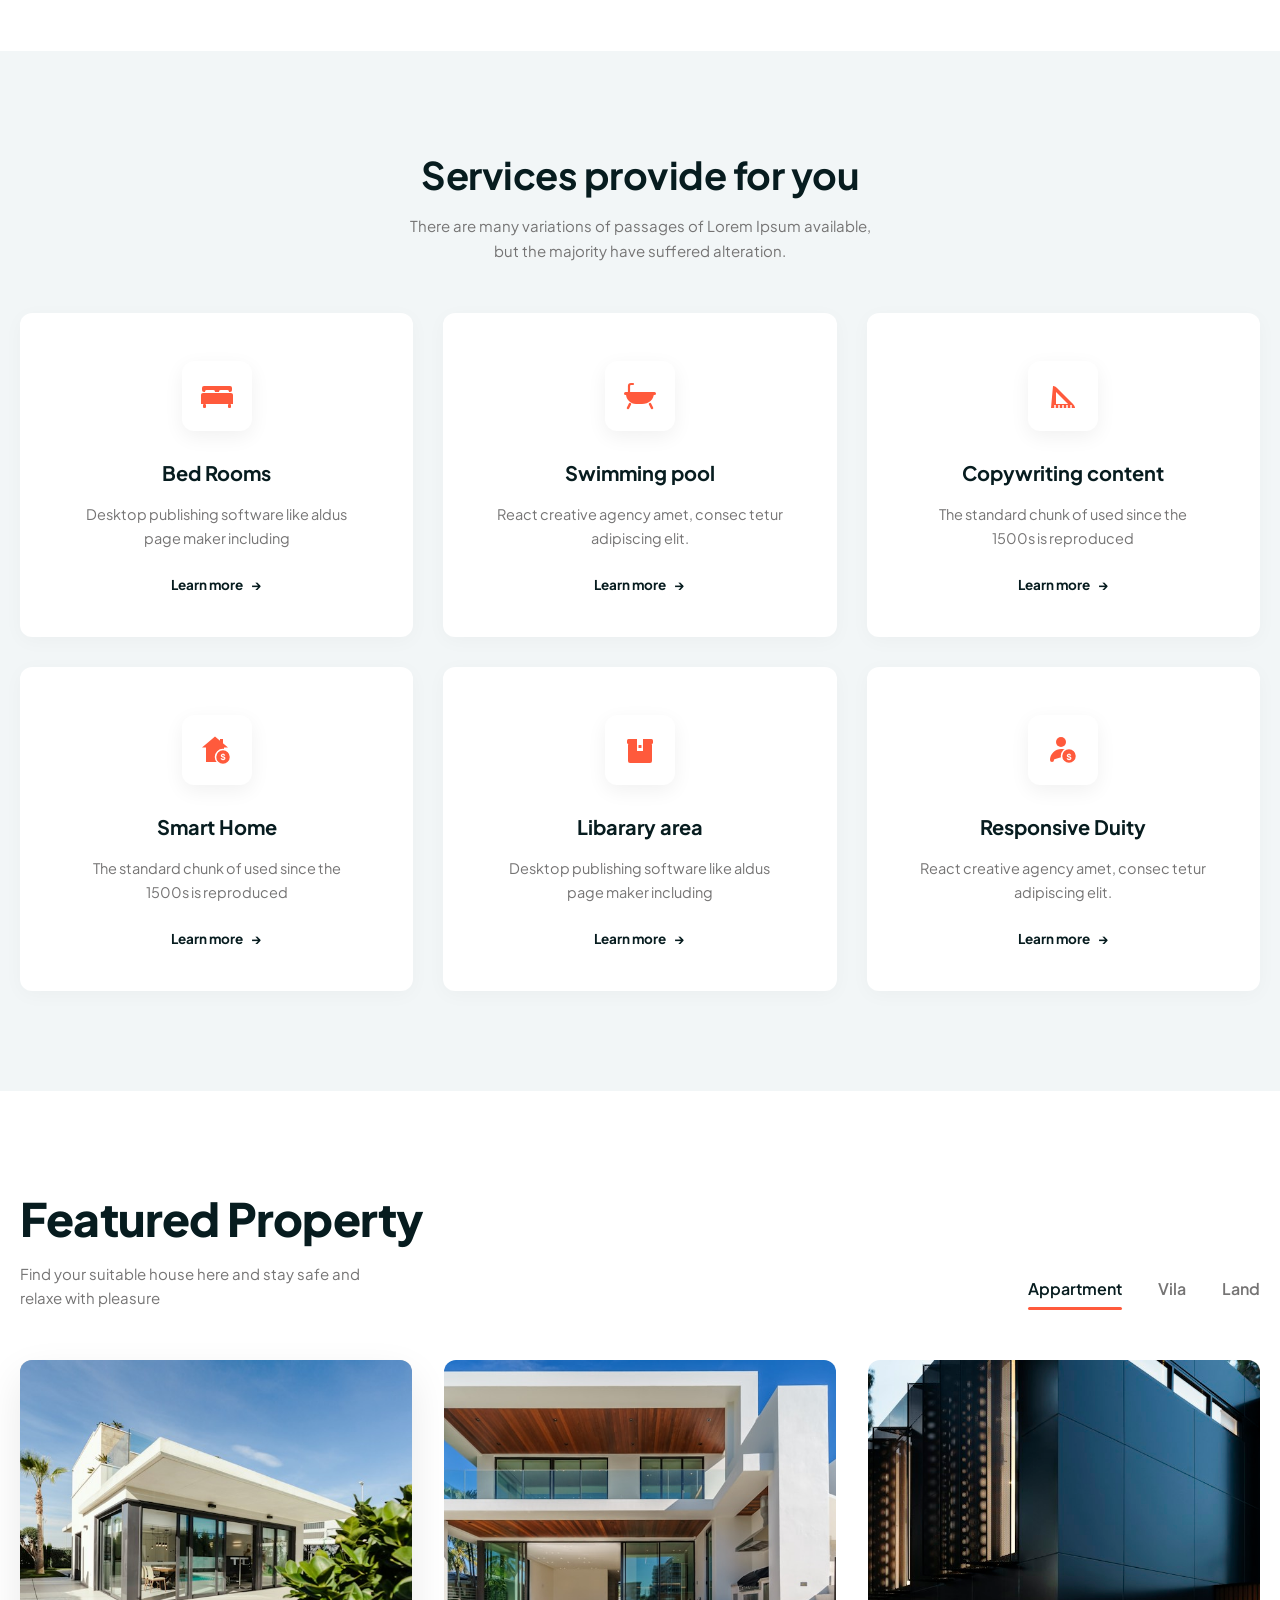
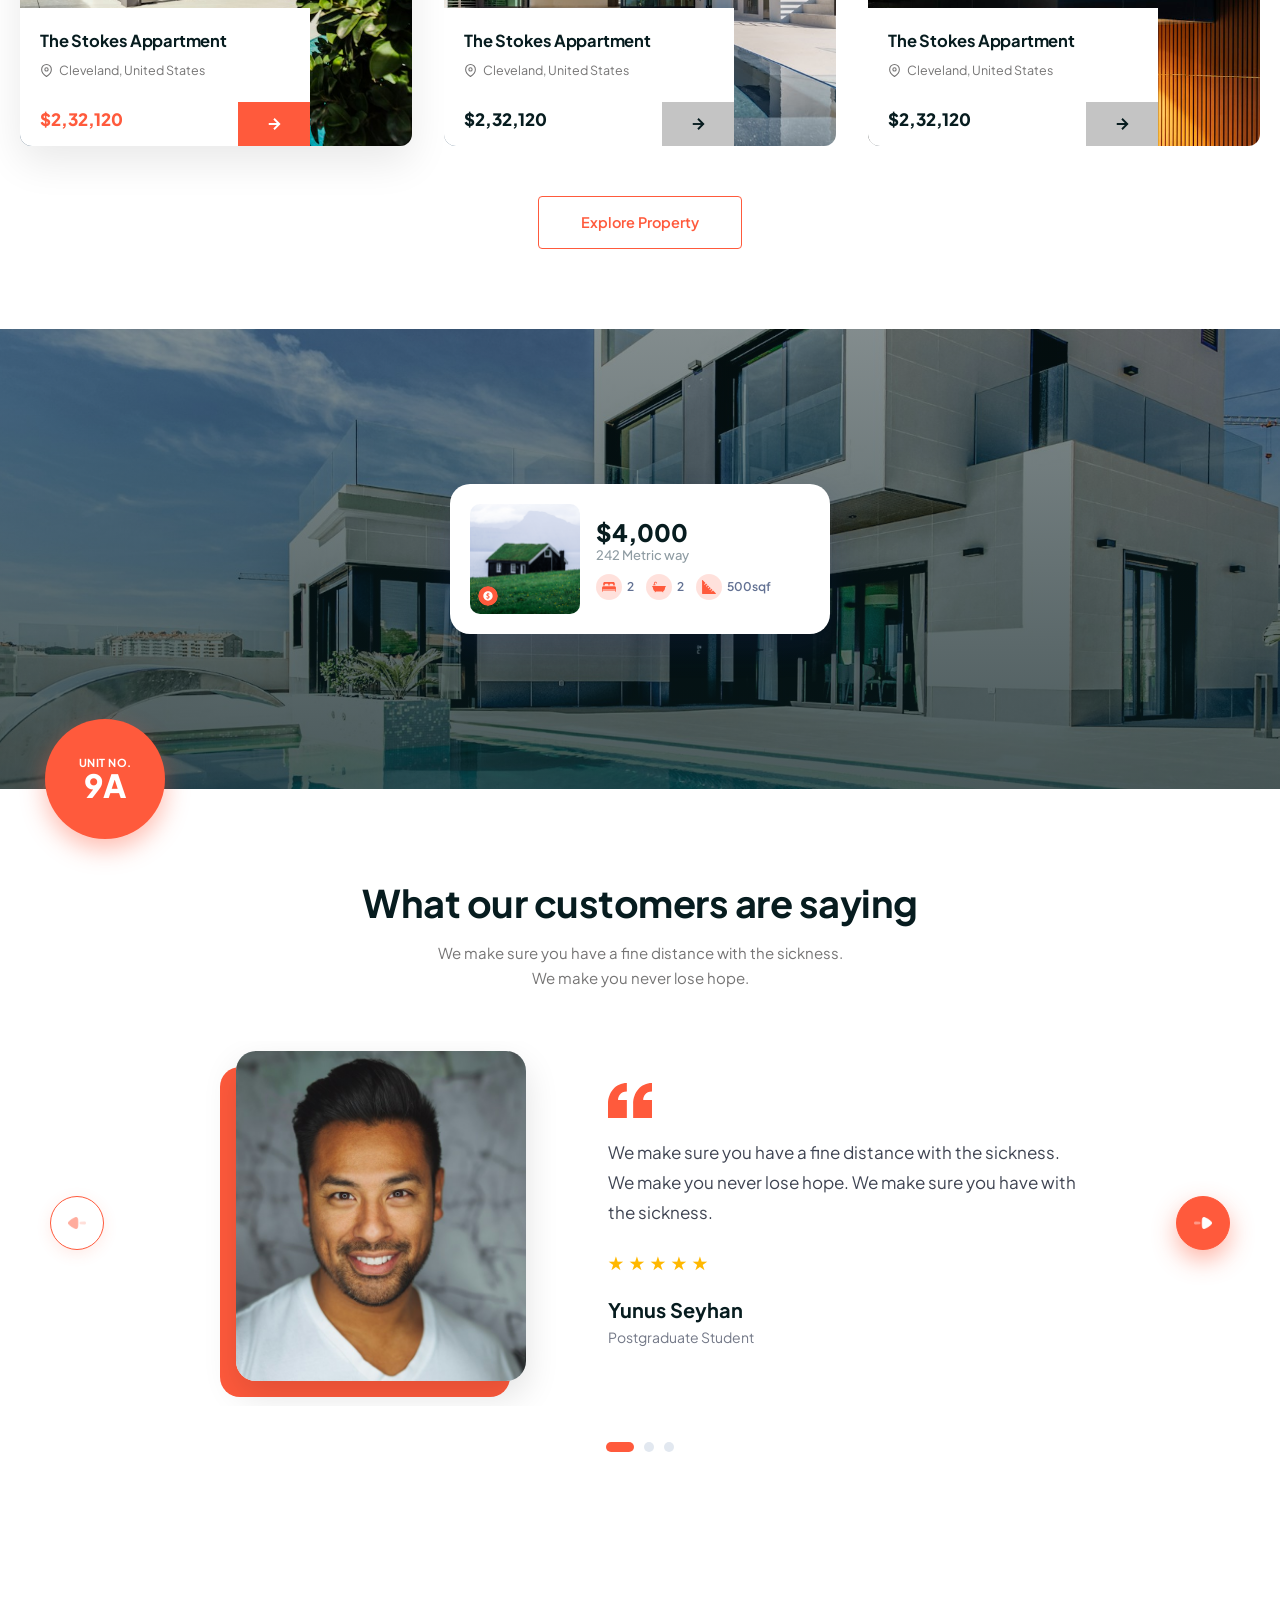
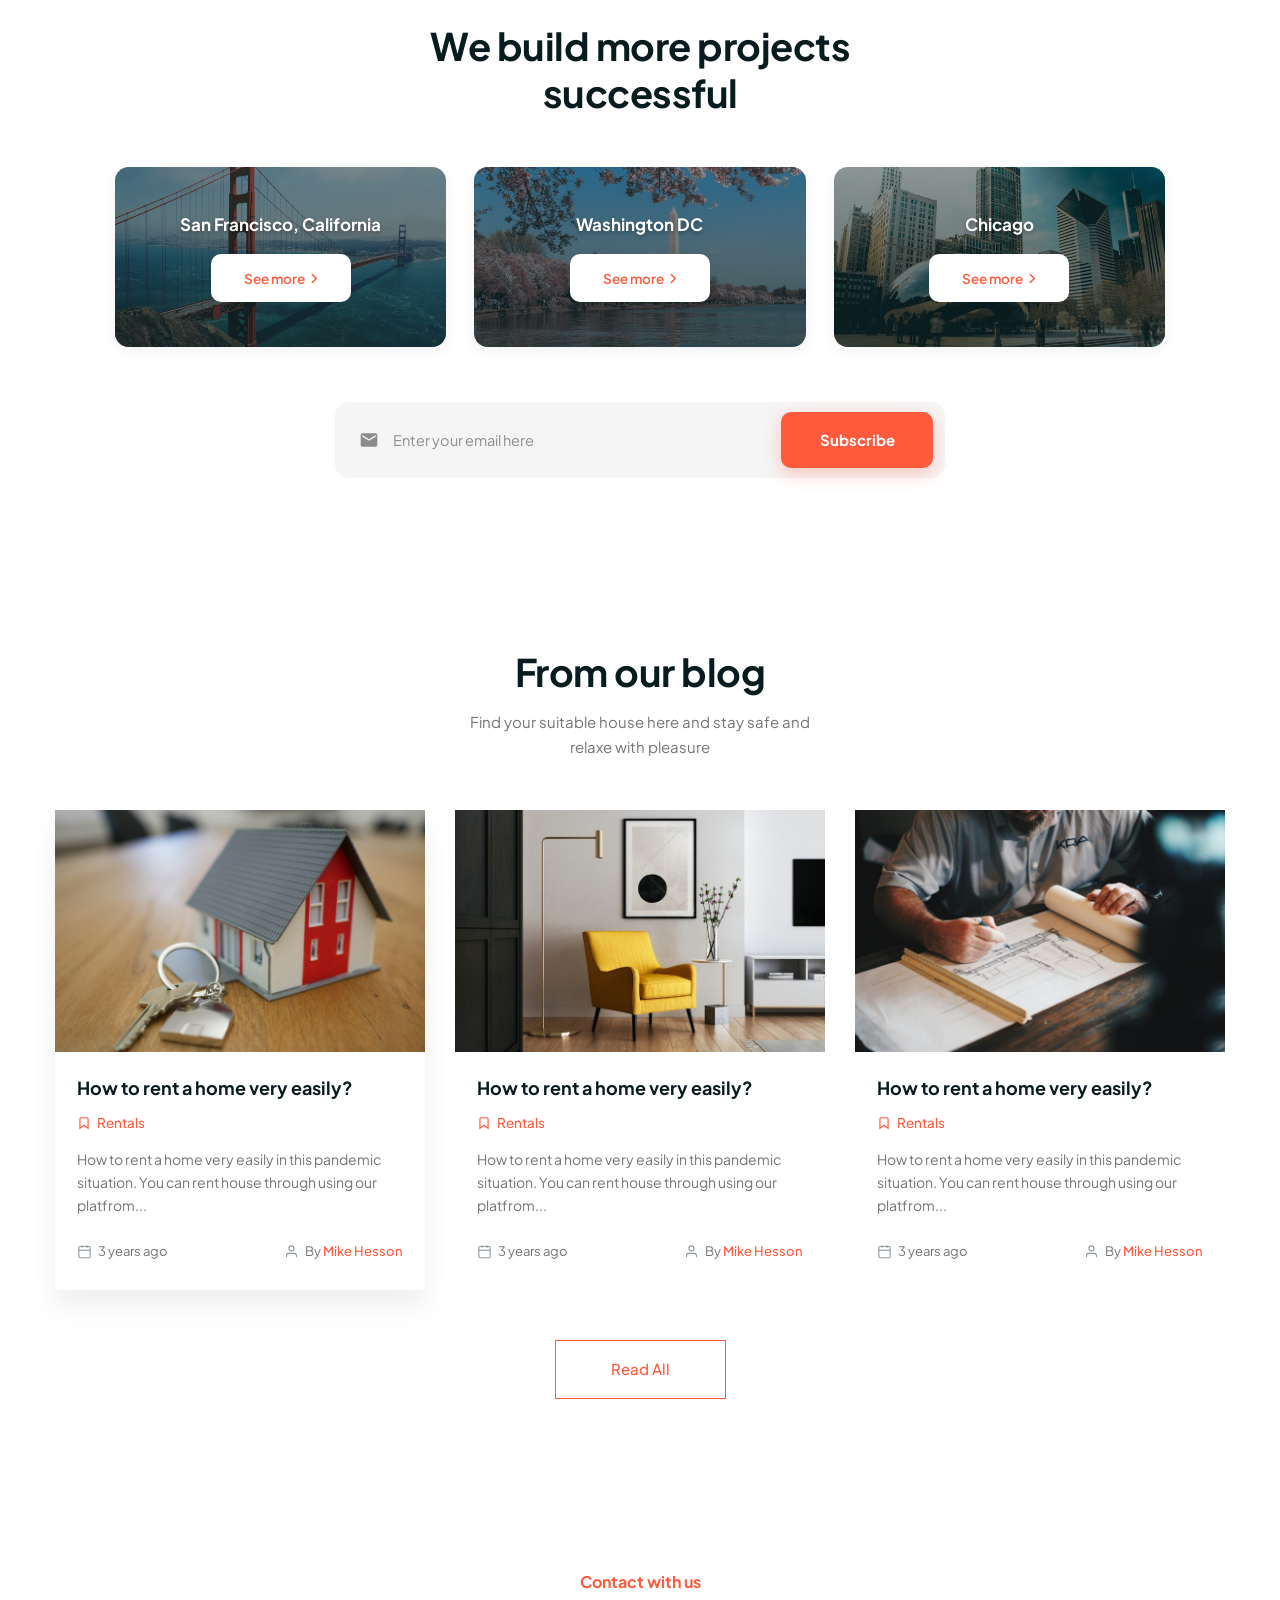
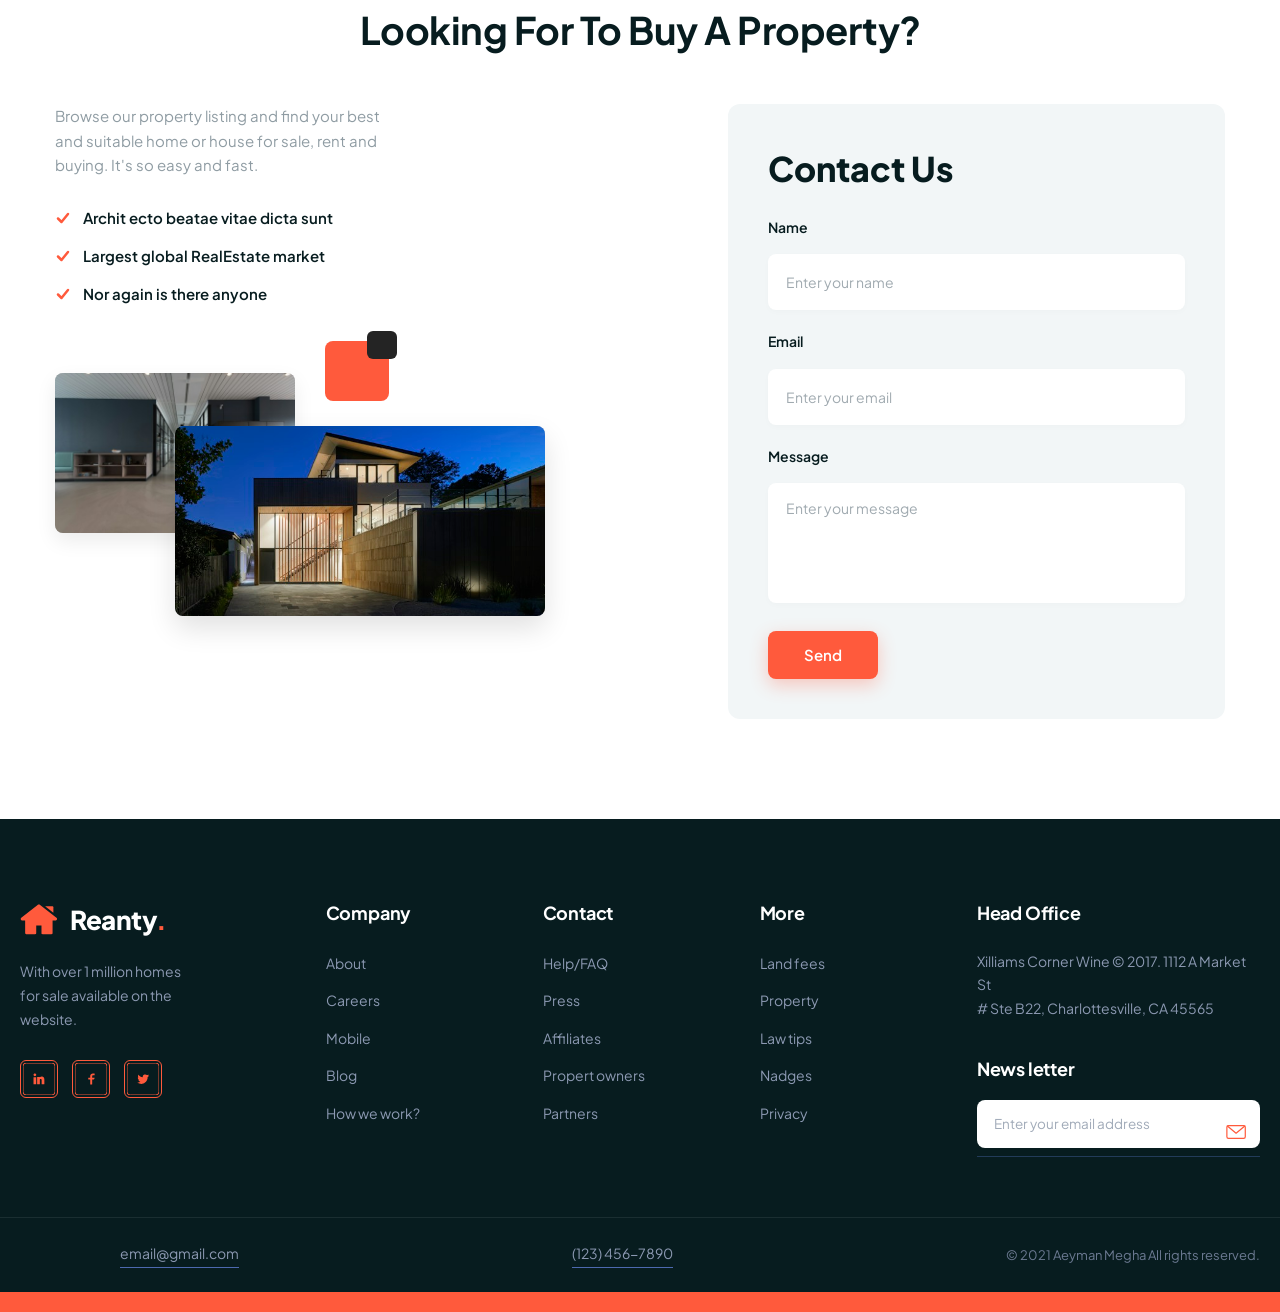
==== commit d984ad9c: "done slibar" ====
--- a/index.html
+++ b/index.html
@@ -740,52 +740,141 @@
         </div>
 
         <div class="testimonial__wrapper">
-          <!-- Left Arrow -->
-          <button class="testimonial__nav-btn testimonial__nav-btn--prev" aria-label="Previous Testimonial">
+          <!-- Left Arrow (Prev Button) -->
+          <button type="button" class="testimonial__nav-btn testimonial__nav-btn--prev" id="testimonialPrevBtn" aria-label="Previous Testimonial">
             <img src="./assets/icons/arrow-right-1.png" alt="Previous" class="testimonial__nav-icon">
           </button>
 
-          <div class="testimonial__card-grid">
-            <!-- Left: Customer Visual with Orange Offset Accent -->
-            <div class="testimonial__visual">
-              <div class="testimonial__accent-box"></div>
-              <div class="testimonial__image-box">
-                <img src="./assets/images/customer-portrait.jpg" alt="Yunus Seyhan - Postgraduate Student"
-                  class="testimonial__img" loading="lazy">
-              </div>
-            </div>
-
-            <!-- Right: Quote Content -->
-            <div class="testimonial__content">
-              <!-- Big Quotation Mark -->
-              <div class="testimonial__quote-mark">
-                <svg viewBox="0 0 60 48" fill="#FF5A3C">
-                  <path
-                    d="M0 28.8C0 12.89 10.29 0 25.71 0v11.52C16.8 11.52 13.71 18.24 13.71 23.04H25.71V48H0V28.8zm34.29 0C34.29 12.89 44.57 0 60 0v11.52c-8.91 0-12 6.72-12 11.52H60V48H34.29V28.8z" />
-                </svg>
-              </div>
-
-              <blockquote class="testimonial__quote">
-                We make sure you have a fine distance with the sickness. We make you never lose hope. We make sure you
-                have with the sickness.
-              </blockquote>
-
-              <!-- 5 Stars Rating -->
-              <div class="star-rating">
-                <span>★</span><span>★</span><span>★</span><span>★</span><span>★</span>
-              </div>
-
-              <div class="testimonial__author">
-                <h3 class="testimonial__author-name">Yunus Seyhan</h3>
-                <p class="testimonial__author-role">Postgraduate Student</p>
-              </div>
-            </div>
-          </div>
-
-          <!-- Right Arrow (Active Orange) -->
-          <button class="testimonial__nav-btn testimonial__nav-btn--next active" aria-label="Next Testimonial">
+          <!-- Testimonial Slider Viewport -->
+          <div class="testimonial__slider" id="testimonialSlider">
+            <div class="testimonial__track" id="testimonialTrack">
+
+              <!-- Slide 1: Yunus Seyhan -->
+              <div class="testimonial__card-grid testimonial__slide testimonial__slide--active" data-slide="0">
+                <!-- Left: Customer Visual with Orange Offset Accent -->
+                <div class="testimonial__visual">
+                  <div class="testimonial__accent-box"></div>
+                  <div class="testimonial__image-box">
+                    <img src="./assets/images/customer-portrait.jpg" alt="Yunus Seyhan - Postgraduate Student"
+                      class="testimonial__img" loading="lazy">
+                  </div>
+                </div>
+
+                <!-- Right: Quote Content -->
+                <div class="testimonial__content">
+                  <!-- Big Quotation Mark -->
+                  <div class="testimonial__quote-mark">
+                    <svg viewBox="0 0 60 48" fill="#FF5A3C">
+                      <path
+                        d="M0 28.8C0 12.89 10.29 0 25.71 0v11.52C16.8 11.52 13.71 18.24 13.71 23.04H25.71V48H0V28.8zm34.29 0C34.29 12.89 44.57 0 60 0v11.52c-8.91 0-12 6.72-12 11.52H60V48H34.29V28.8z" />
+                    </svg>
+                  </div>
+
+                  <blockquote class="testimonial__quote">
+                    We make sure you have a fine distance with the sickness. We make you never lose hope. We make sure you
+                    have with the sickness.
+                  </blockquote>
+
+                  <!-- 5 Stars Rating -->
+                  <div class="star-rating">
+                    <span>★</span><span>★</span><span>★</span><span>★</span><span>★</span>
+                  </div>
+
+                  <div class="testimonial__author">
+                    <h3 class="testimonial__author-name">Yunus Seyhan</h3>
+                    <p class="testimonial__author-role">Postgraduate Student</p>
+                  </div>
+                </div>
+              </div>
+
+              <!-- Slide 2: Sarah Jenkins -->
+              <div class="testimonial__card-grid testimonial__slide" data-slide="1">
+                <!-- Left: Customer Visual with Orange Offset Accent -->
+                <div class="testimonial__visual">
+                  <div class="testimonial__accent-box"></div>
+                  <div class="testimonial__image-box">
+                    <img src="./assets/images/customer-portrait-2.jpg" alt="Sarah Jenkins - Senior Investment Consultant"
+                      class="testimonial__img" loading="lazy">
+                  </div>
+                </div>
+
+                <!-- Right: Quote Content -->
+                <div class="testimonial__content">
+                  <!-- Big Quotation Mark -->
+                  <div class="testimonial__quote-mark">
+                    <svg viewBox="0 0 60 48" fill="#FF5A3C">
+                      <path
+                        d="M0 28.8C0 12.89 10.29 0 25.71 0v11.52C16.8 11.52 13.71 18.24 13.71 23.04H25.71V48H0V28.8zm34.29 0C34.29 12.89 44.57 0 60 0v11.52c-8.91 0-12 6.72-12 11.52H60V48H34.29V28.8z" />
+                    </svg>
+                  </div>
+
+                  <blockquote class="testimonial__quote">
+                    Reanty made finding our dream waterfront residence an absolute joy. The clarity in documentation, pricing transparency, and fast tour scheduling was truly unmatched.
+                  </blockquote>
+
+                  <!-- 5 Stars Rating -->
+                  <div class="star-rating">
+                    <span>★</span><span>★</span><span>★</span><span>★</span><span>★</span>
+                  </div>
+
+                  <div class="testimonial__author">
+                    <h3 class="testimonial__author-name">Sarah Jenkins</h3>
+                    <p class="testimonial__author-role">Senior Investment Consultant</p>
+                  </div>
+                </div>
+              </div>
+
+              <!-- Slide 3: David Sterling -->
+              <div class="testimonial__card-grid testimonial__slide" data-slide="2">
+                <!-- Left: Customer Visual with Orange Offset Accent -->
+                <div class="testimonial__visual">
+                  <div class="testimonial__accent-box"></div>
+                  <div class="testimonial__image-box">
+                    <img src="./assets/images/customer-portrait-3.jpg" alt="David Sterling - Senior Urban Architect"
+                      class="testimonial__img" loading="lazy">
+                  </div>
+                </div>
+
+                <!-- Right: Quote Content -->
+                <div class="testimonial__content">
+                  <!-- Big Quotation Mark -->
+                  <div class="testimonial__quote-mark">
+                    <svg viewBox="0 0 60 48" fill="#FF5A3C">
+                      <path
+                        d="M0 28.8C0 12.89 10.29 0 25.71 0v11.52C16.8 11.52 13.71 18.24 13.71 23.04H25.71V48H0V28.8zm34.29 0C34.29 12.89 44.57 0 60 0v11.52c-8.91 0-12 6.72-12 11.52H60V48H34.29V28.8z" />
+                    </svg>
+                  </div>
+
+                  <blockquote class="testimonial__quote">
+                    As an architect, structural integrity and accurate floor planning mean everything. Reanty provided detailed property specifications that exceeded all my professional expectations.
+                  </blockquote>
+
+                  <!-- 5 Stars Rating -->
+                  <div class="star-rating">
+                    <span>★</span><span>★</span><span>★</span><span>★</span><span>★</span>
+                  </div>
+
+                  <div class="testimonial__author">
+                    <h3 class="testimonial__author-name">David Sterling</h3>
+                    <p class="testimonial__author-role">Senior Urban Architect</p>
+                  </div>
+                </div>
+              </div>
+
+            </div>
+          </div>
+
+          <!-- Right Arrow (Next Button) -->
+          <button type="button" class="testimonial__nav-btn testimonial__nav-btn--next active" id="testimonialNextBtn" aria-label="Next Testimonial">
             <img src="./assets/icons/arrow-right.png" alt="Next" class="testimonial__nav-icon">
           </button>
+        </div>
+
+        <!-- Pagination Dots -->
+        <div class="testimonial__dots" id="testimonialDots">
+          <button type="button" class="testimonial__dot active" data-slide-index="0" aria-label="Slide 1: Yunus Seyhan"></button>
+          <button type="button" class="testimonial__dot" data-slide-index="1" aria-label="Slide 2: Sarah Jenkins"></button>
+          <button type="button" class="testimonial__dot" data-slide-index="2" aria-label="Slide 3: David Sterling"></button>
         </div>
       </div>
     </section>
--- a/css/style.css
+++ b/css/style.css
@@ -1598,33 +1598,64 @@
   display: flex;
   align-items: center;
   justify-content: space-between;
-  gap: 20px;
-  max-width: 1140px;
+  gap: 28px;
+  max-width: 1180px;
   margin: 0 auto;
+  position: relative;
+}
+
+/* Testimonial Slider Carousel */
+.testimonial__slider {
+  overflow: hidden;
+  width: 100%;
+  max-width: 920px;
+  position: relative;
+  outline: none;
+}
+
+.testimonial__track {
+  display: flex;
+  transition: transform 0.5s cubic-bezier(0.25, 1, 0.5, 1);
+  width: 100%;
+}
+
+.testimonial__slide {
+  min-width: 100%;
+  flex: 0 0 100%;
+  box-sizing: border-box;
+  opacity: 0.45;
+  transform: scale(0.98);
+  transition: opacity 0.45s ease, transform 0.45s ease;
+  padding: 10px 15px 25px 25px;
+}
+
+.testimonial__slide--active {
+  opacity: 1;
+  transform: scale(1);
 }
 
 .testimonial__card-grid {
   display: grid;
-  grid-template-columns: 0.9fr 1.1fr;
-  gap: 60px;
+  grid-template-columns: 0.85fr 1.15fr;
+  gap: 50px;
   align-items: center;
 }
 
 .testimonial__visual {
   position: relative;
-  width: 280px;
-  height: 320px;
+  width: 290px;
+  height: 330px;
   margin: 0 auto;
 }
 
 .testimonial__accent-box {
   position: absolute;
-  bottom: -15px;
-  left: -15px;
+  bottom: -16px;
+  left: -16px;
   width: 100%;
   height: 100%;
-  background-color: var(--color-primary);
-  border-radius: var(--radius-md);
+  background-color: var(--color-primary, #FF5A3C);
+  border-radius: 20px;
   z-index: 1;
 }
 
@@ -1632,10 +1663,11 @@
   position: relative;
   width: 100%;
   height: 100%;
-  border-radius: var(--radius-md);
+  border-radius: 20px;
   overflow: hidden;
   z-index: 2;
-  box-shadow: var(--shadow-md);
+  box-shadow: 0 14px 34px rgba(0, 0, 0, 0.12);
+  background-color: #F1F3F7;
 }
 
 .testimonial__img {
@@ -1645,74 +1677,129 @@
   display: block;
 }
 
+.testimonial__content {
+  display: flex;
+  flex-direction: column;
+}
+
 .testimonial__quote-mark {
-  width: 48px;
-  height: 38px;
-  margin-bottom: 18px;
+  width: 44px;
+  height: 35px;
+  margin-bottom: 20px;
 }
 
 .testimonial__quote {
   font-size: 17px;
   font-style: normal;
-  color: var(--color-dark);
-  line-height: 1.7;
+  color: #3F4452;
+  line-height: 1.75;
+  margin-bottom: 22px;
+}
+
+.star-rating {
+  display: flex;
+  gap: 5px;
+  color: #FFB800;
+  font-size: 18px;
   margin-bottom: 20px;
 }
 
-.star-rating {
-  display: flex;
-  gap: 4px;
-  color: var(--color-star-yellow);
-  font-size: 18px;
-  margin-bottom: 18px;
-}
-
 .testimonial__author-name {
-  font-size: 18px;
+  font-size: 20px;
   font-weight: 700;
-  color: var(--color-dark);
+  color: #071C1F;
   line-height: 1.2;
+  margin-bottom: 4px;
 }
 
 .testimonial__author-role {
-  font-size: 13.5px;
-  color: var(--color-text-muted);
-}
-
+  font-size: 14px;
+  color: #737887;
+}
+
+/* Nav Buttons (Prev & Next) */
 .testimonial__nav-btn {
-  width: 60px;
-  height: 60px;
+  width: 54px;
+  height: 54px;
   border-radius: 50%;
   display: flex;
   align-items: center;
   justify-content: center;
-  transition: var(--transition-normal);
+  transition: all 0.25s cubic-bezier(0.4, 0, 0.2, 1);
   flex-shrink: 0;
   cursor: pointer;
   padding: 0;
+  position: relative;
+  z-index: 10;
+  user-select: none;
 }
 
 .testimonial__nav-btn--prev {
-  background-color: var(--color-white);
-  border: 1.5px solid var(--color-primary);
-}
-
-.testimonial__nav-btn--next,
-.testimonial__nav-btn.active {
-  background-color: var(--color-primary);
-  border: 1.5px solid var(--color-primary);
-  box-shadow: 0 10px 25px rgba(255, 90, 60, 0.4);
+  background-color: #FFFFFF;
+  border: 1.5px solid var(--color-primary, #FF5A3C);
+  color: var(--color-primary, #FF5A3C);
+  box-shadow: 0 4px 15px rgba(255, 90, 60, 0.12);
+}
+
+.testimonial__nav-btn--prev:hover {
+  background-color: #FFF5F2;
+  transform: scale(1.08);
+  box-shadow: 0 6px 20px rgba(255, 90, 60, 0.25);
+}
+
+.testimonial__nav-btn--next {
+  background-color: var(--color-primary, #FF5A3C);
+  border: 1.5px solid var(--color-primary, #FF5A3C);
+  color: #FFFFFF;
+  box-shadow: 0 10px 24px rgba(255, 90, 60, 0.45);
+}
+
+.testimonial__nav-btn--next:hover {
+  background-color: var(--color-primary-hover, #E84D30);
+  transform: scale(1.08);
+  box-shadow: 0 12px 28px rgba(255, 90, 60, 0.6);
+}
+
+.testimonial__nav-btn:active {
+  transform: scale(0.96);
 }
 
 .testimonial__nav-icon {
-  width: 26px;
-  height: 26px;
+  width: 24px;
+  height: 24px;
   object-fit: contain;
   display: block;
-}
-
-.testimonial__nav-btn:hover {
-  transform: scale(1.06);
+  pointer-events: none;
+}
+
+/* Pagination Dots */
+.testimonial__dots {
+  display: flex;
+  align-items: center;
+  justify-content: center;
+  gap: 10px;
+  margin-top: 36px;
+}
+
+.testimonial__dot {
+  width: 10px;
+  height: 10px;
+  border-radius: 50%;
+  background-color: #E2E8F0;
+  border: none;
+  cursor: pointer;
+  transition: all 0.3s ease;
+  padding: 0;
+}
+
+.testimonial__dot:hover {
+  background-color: #CBD5E1;
+}
+
+.testimonial__dot.active {
+  width: 28px;
+  border-radius: 12px;
+  background-color: var(--color-primary, #FF5A3C);
 }
 
 /* ==========================================================================
@@ -2597,43 +2684,47 @@
     transform: none;
   }
 
-  /* Testimonials */
+  /* Testimonials Responsive */
   .testimonial__wrapper {
     flex-direction: row;
     justify-content: center;
     flex-wrap: wrap;
-    gap: 20px;
+    gap: 16px;
+  }
+
+  .testimonial__slider {
+    order: 1;
+    width: 100%;
+  }
+
+  .testimonial__slide {
+    padding: 10px 0 20px;
   }
 
   .testimonial__card-grid {
     grid-template-columns: 1fr;
     text-align: center;
-    order: 1;
+    gap: 36px;
     width: 100%;
-  }
-
-  .testimonial__nav-btn--prev {
-    order: 2;
-  }
-
-  .testimonial__nav-btn--next {
-    order: 3;
-  }
-
-  .testimonial__nav-btn {
-    width: 50px;
-    height: 50px;
-  }
-
-  .testimonial__nav-icon {
-    width: 22px;
-    height: 22px;
   }
 
   .testimonial__content {
     display: flex;
     flex-direction: column;
     align-items: center;
+  }
+
+  .testimonial__nav-btn--prev {
+    order: 2;
+  }
+
+  .testimonial__nav-btn--next {
+    order: 3;
+  }
+
+  .testimonial__nav-btn {
+    width: 48px;
+    height: 48px;
   }
 
   /* Footer responsive */
@@ -3610,4 +3701,267 @@
   .footer__col--office {
     grid-column: span 1;
   }
+}
+
+/* ==========================================================================
+   20. DYNAMIC JAVASCRIPT UI COMPONENTS (FORMS, MODALS, SCROLL EFFECTS)
+   ========================================================================== */
+
+/* Sticky & Glassmorphism Scrolled Header */
+.navbar--sticky {
+  position: sticky;
+  top: 0;
+  left: 0;
+  right: 0;
+  z-index: 1000;
+  transition: background-color 0.3s ease, box-shadow 0.3s ease, padding 0.3s ease;
+}
+
+.navbar--scrolled {
+  background-color: rgba(255, 255, 255, 0.95) !important;
+  backdrop-filter: blur(12px);
+  -webkit-backdrop-filter: blur(12px);
+  box-shadow: 0 4px 20px rgba(7, 28, 31, 0.08) !important;
+  padding: 14px 0 !important;
+}
+
+/* Form Validation Error Styles */
+.form-input-wrapper--error .form-input,
+.form-input--error {
+  border-color: #FF5A3C !important;
+  background-color: #FFF8F7 !important;
+  box-shadow: 0 0 0 3px rgba(255, 90, 60, 0.15) !important;
+}
+
+.form-field-error {
+  display: flex;
+  align-items: center;
+  gap: 6px;
+  color: #FF5A3C;
+  font-size: 12.5px;
+  font-weight: 600;
+  margin-top: 6px;
+  animation: fadeInDown 0.25s ease forwards;
+}
+
+.form-field-error svg {
+  width: 14px;
+  height: 14px;
+  flex-shrink: 0;
+}
+
+@keyframes fadeInDown {
+  from {
+    opacity: 0;
+    transform: translateY(-4px);
+  }
+  to {
+    opacity: 1;
+    transform: translateY(0);
+  }
+}
+
+@keyframes errorShake {
+  0%, 100% { transform: translateX(0); }
+  20%, 60% { transform: translateX(-5px); }
+  40%, 80% { transform: translateX(5px); }
+}
+
+.form-group--shake {
+  animation: errorShake 0.4s ease;
+}
+
+/* Back to Top Floating Button */
+.back-to-top {
+  position: fixed;
+  bottom: 35px;
+  right: 35px;
+  width: 48px;
+  height: 48px;
+  border-radius: 50%;
+  background-color: #FF5A3C;
+  color: #FFFFFF;
+  border: none;
+  cursor: pointer;
+  display: flex;
+  align-items: center;
+  justify-content: center;
+  box-shadow: 0 6px 20px rgba(255, 90, 60, 0.35);
+  opacity: 0;
+  visibility: hidden;
+  transform: translateY(20px);
+  transition: all 0.3s cubic-bezier(0.25, 0.8, 0.25, 1);
+  z-index: 999;
+}
+
+.back-to-top:hover {
+  background-color: #E84D30;
+  transform: translateY(-3px);
+  box-shadow: 0 10px 25px rgba(255, 90, 60, 0.45);
+}
+
+.back-to-top--visible {
+  opacity: 1;
+  visibility: visible;
+  transform: translateY(0);
+}
+
+.back-to-top svg {
+  width: 20px;
+  height: 20px;
+}
+
+@media (max-width: 768px) {
+  .back-to-top {
+    bottom: 25px;
+    right: 20px;
+    width: 42px;
+    height: 42px;
+  }
+}
+
+/* Video Modal Popup */
+.video-modal {
+  position: fixed;
+  inset: 0;
+  z-index: 2000;
+  display: flex;
+  align-items: center;
+  justify-content: center;
+  padding: 20px;
+  opacity: 0;
+  visibility: hidden;
+  transition: all 0.3s ease;
+}
+
+.video-modal--open {
+  opacity: 1;
+  visibility: visible;
+}
+
+.video-modal__backdrop {
+  position: absolute;
+  inset: 0;
+  background-color: rgba(7, 28, 31, 0.75);
+  backdrop-filter: blur(8px);
+  -webkit-backdrop-filter: blur(8px);
+}
+
+.video-modal__container {
+  position: relative;
+  width: 100%;
+  max-width: 820px;
+  background-color: #071C1F;
+  border-radius: 16px;
+  overflow: hidden;
+  box-shadow: 0 25px 60px rgba(0, 0, 0, 0.35);
+  border: 1px solid rgba(255, 255, 255, 0.1);
+  transform: scale(0.92);
+  transition: transform 0.3s cubic-bezier(0.25, 0.8, 0.25, 1);
+  z-index: 2;
+}
+
+.video-modal--open .video-modal__container {
+  transform: scale(1);
+}
+
+.video-modal__header {
+  display: flex;
+  align-items: center;
+  justify-content: space-between;
+  padding: 16px 24px;
+  background-color: #0D101A;
+  border-bottom: 1px solid rgba(255, 255, 255, 0.08);
+  color: #FFFFFF;
+}
+
+.video-modal__title {
+  font-size: 16px;
+  font-weight: 700;
+  color: #FFFFFF;
+  display: flex;
+  align-items: center;
+  gap: 10px;
+}
+
+.video-modal__close {
+  width: 32px;
+  height: 32px;
+  border-radius: 50%;
+  background: rgba(255, 255, 255, 0.1);
+  border: none;
+  color: #FFFFFF;
+  display: flex;
+  align-items: center;
+  justify-content: center;
+  cursor: pointer;
+  transition: background-color 0.2s ease, transform 0.2s ease;
+}
+
+.video-modal__close:hover {
+  background-color: #FF5A3C;
+  transform: rotate(90deg);
+}
+
+.video-modal__body {
+  position: relative;
+  width: 100%;
+  padding-bottom: 56.25%;
+  background-color: #000000;
+}
+
+.video-modal__body iframe,
+.video-modal__body video {
+  position: absolute;
+  top: 0;
+  left: 0;
+  width: 100%;
+  height: 100%;
+  border: none;
+}
+
+/* Toast Notification (Khi submit contact/newsletter thành công) */
+.toast-notification {
+  position: fixed;
+  top: 24px;
+  right: 24px;
+  background-color: #071C1F;
+  color: #FFFFFF;
+  padding: 14px 22px;
+  border-radius: 12px;
+  box-shadow: 0 10px 30px rgba(0, 0, 0, 0.2);
+  display: flex;
+  align-items: center;
+  gap: 12px;
+  z-index: 3000;
+  transform: translateX(120%);
+  opacity: 0;
+  transition: transform 0.4s cubic-bezier(0.25, 0.8, 0.25, 1), opacity 0.4s ease;
+  border-left: 4px solid #FF5A3C;
+  max-width: 380px;
+}
+
+.toast-notification--show {
+  transform: translateX(0);
+  opacity: 1;
+}
+
+.toast-notification--success {
+  border-left-color: #0E8048;
+}
+
+.toast-notification--error {
+  border-left-color: #FF5A3C;
+}
+
+.toast-notification__icon {
+  width: 20px;
+  height: 20px;
+  flex-shrink: 0;
+}
+
+.toast-notification__message {
+  font-size: 14px;
+  line-height: 1.4;
+  font-weight: 500;
 }
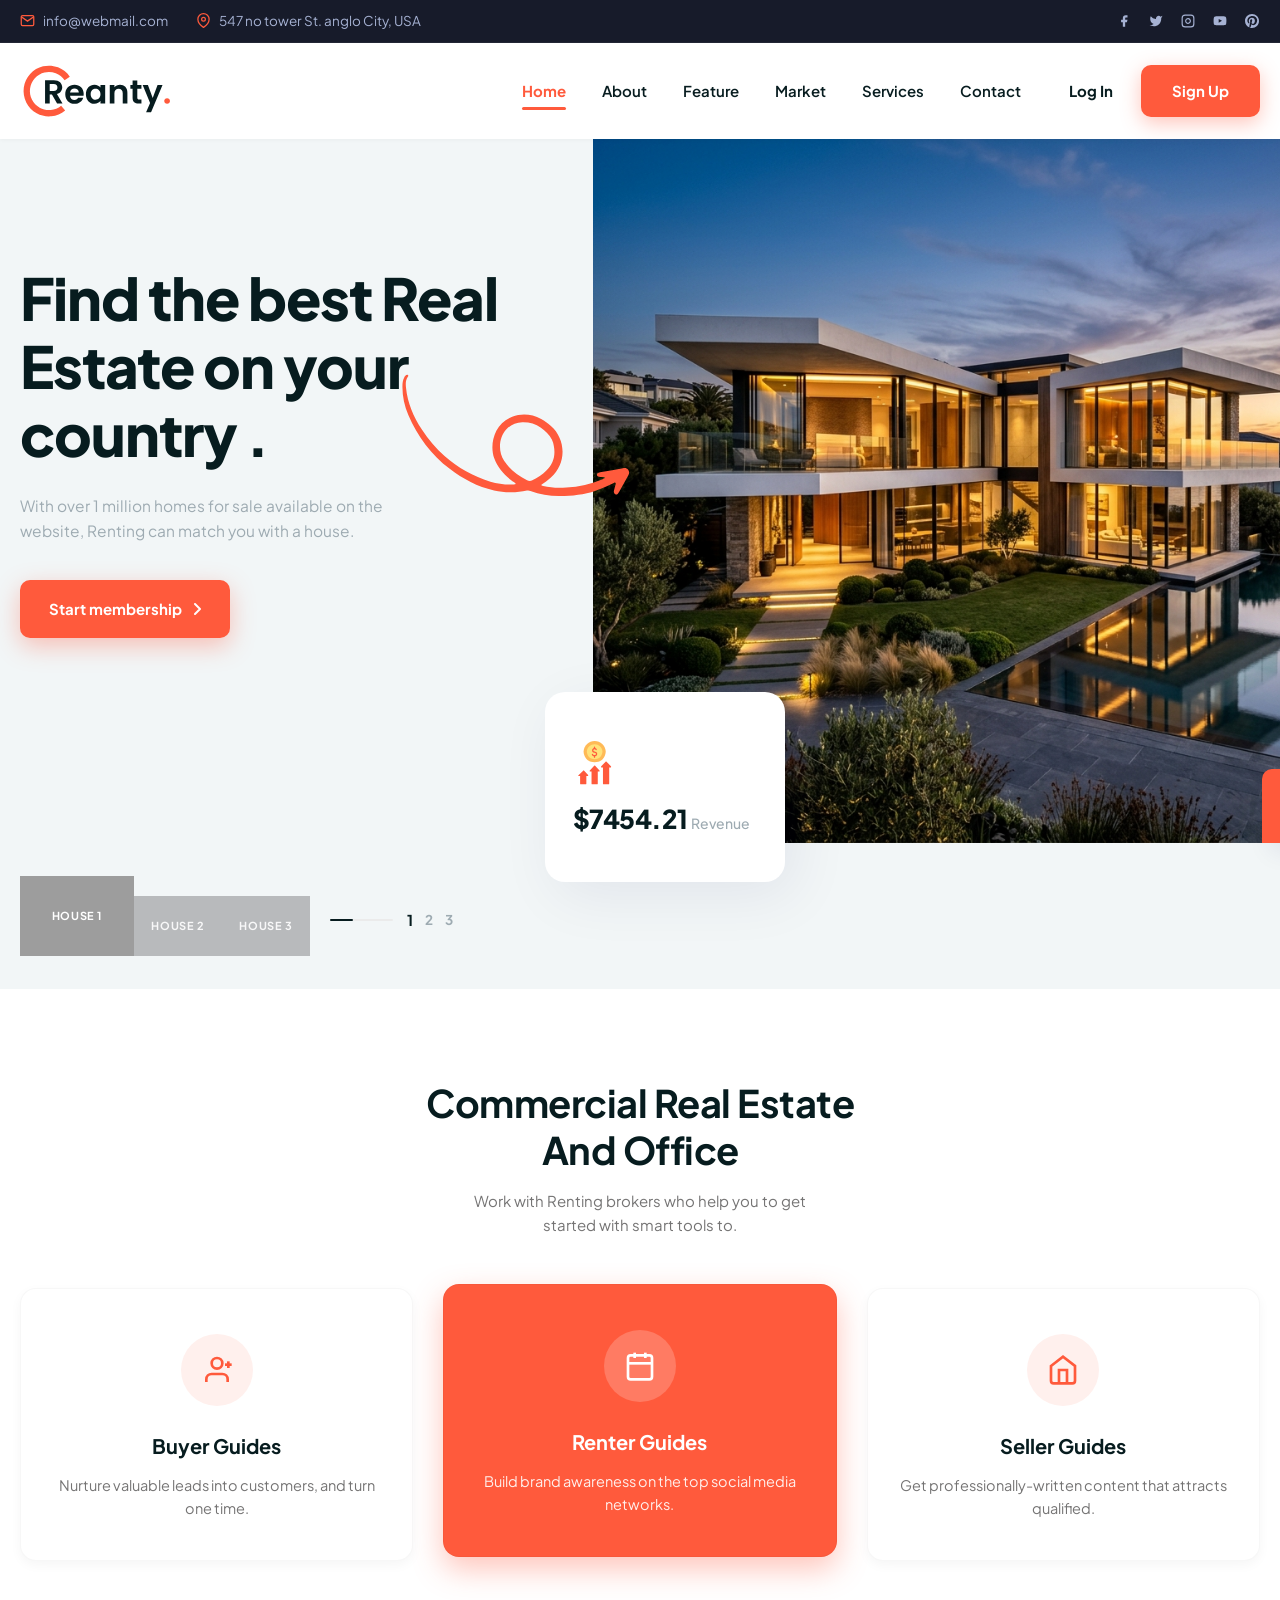
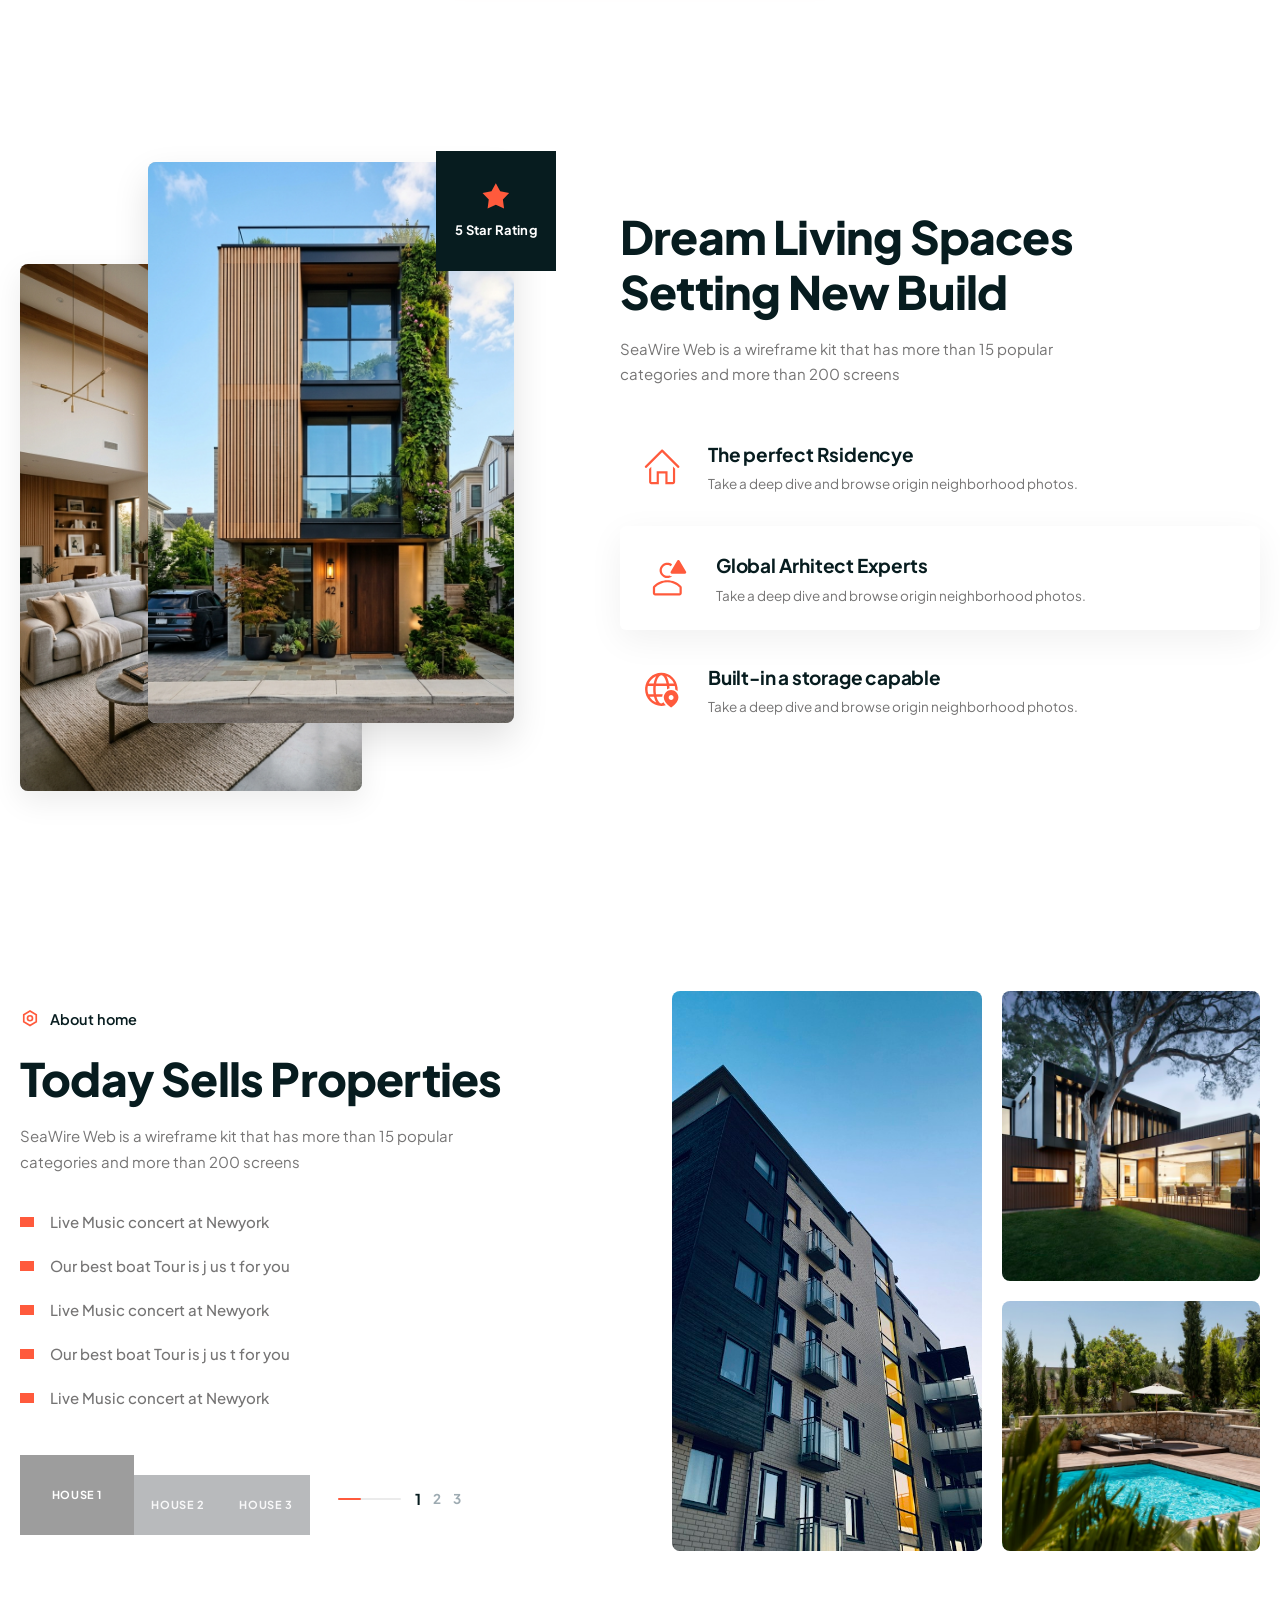
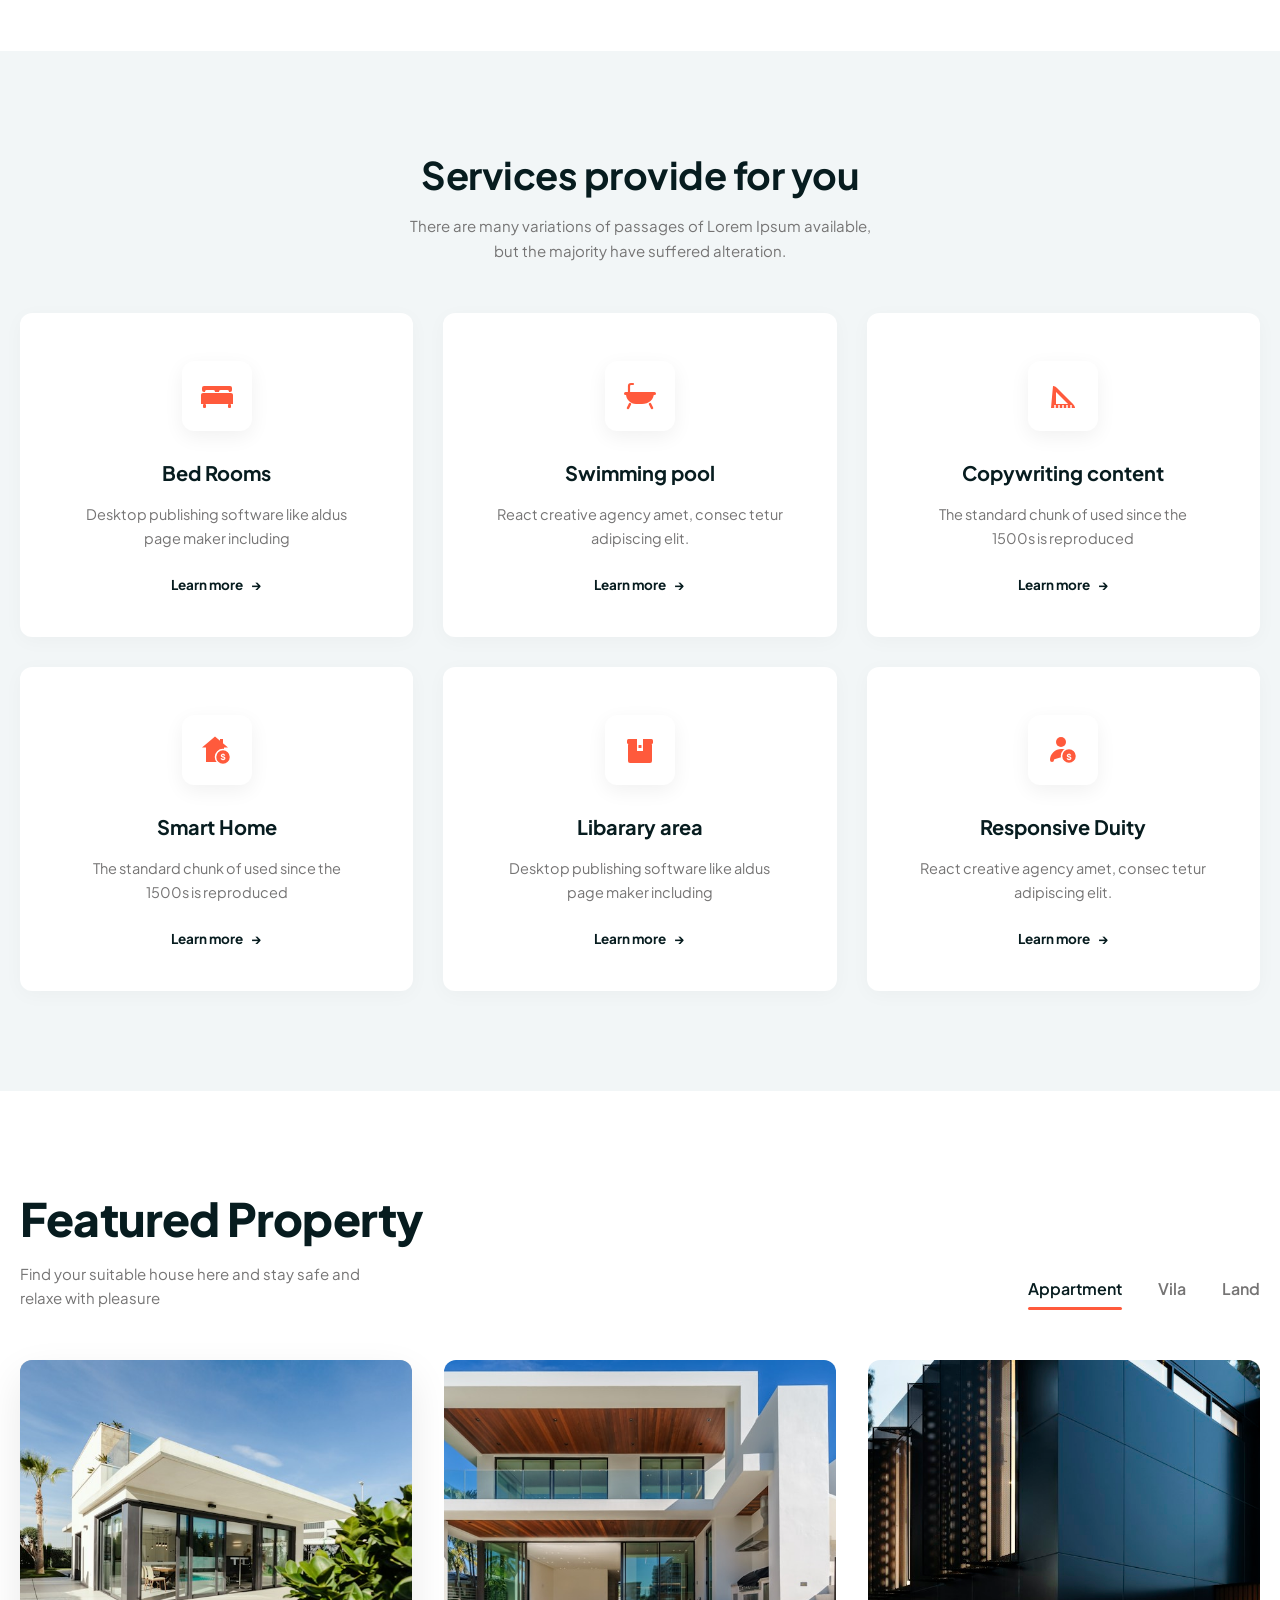
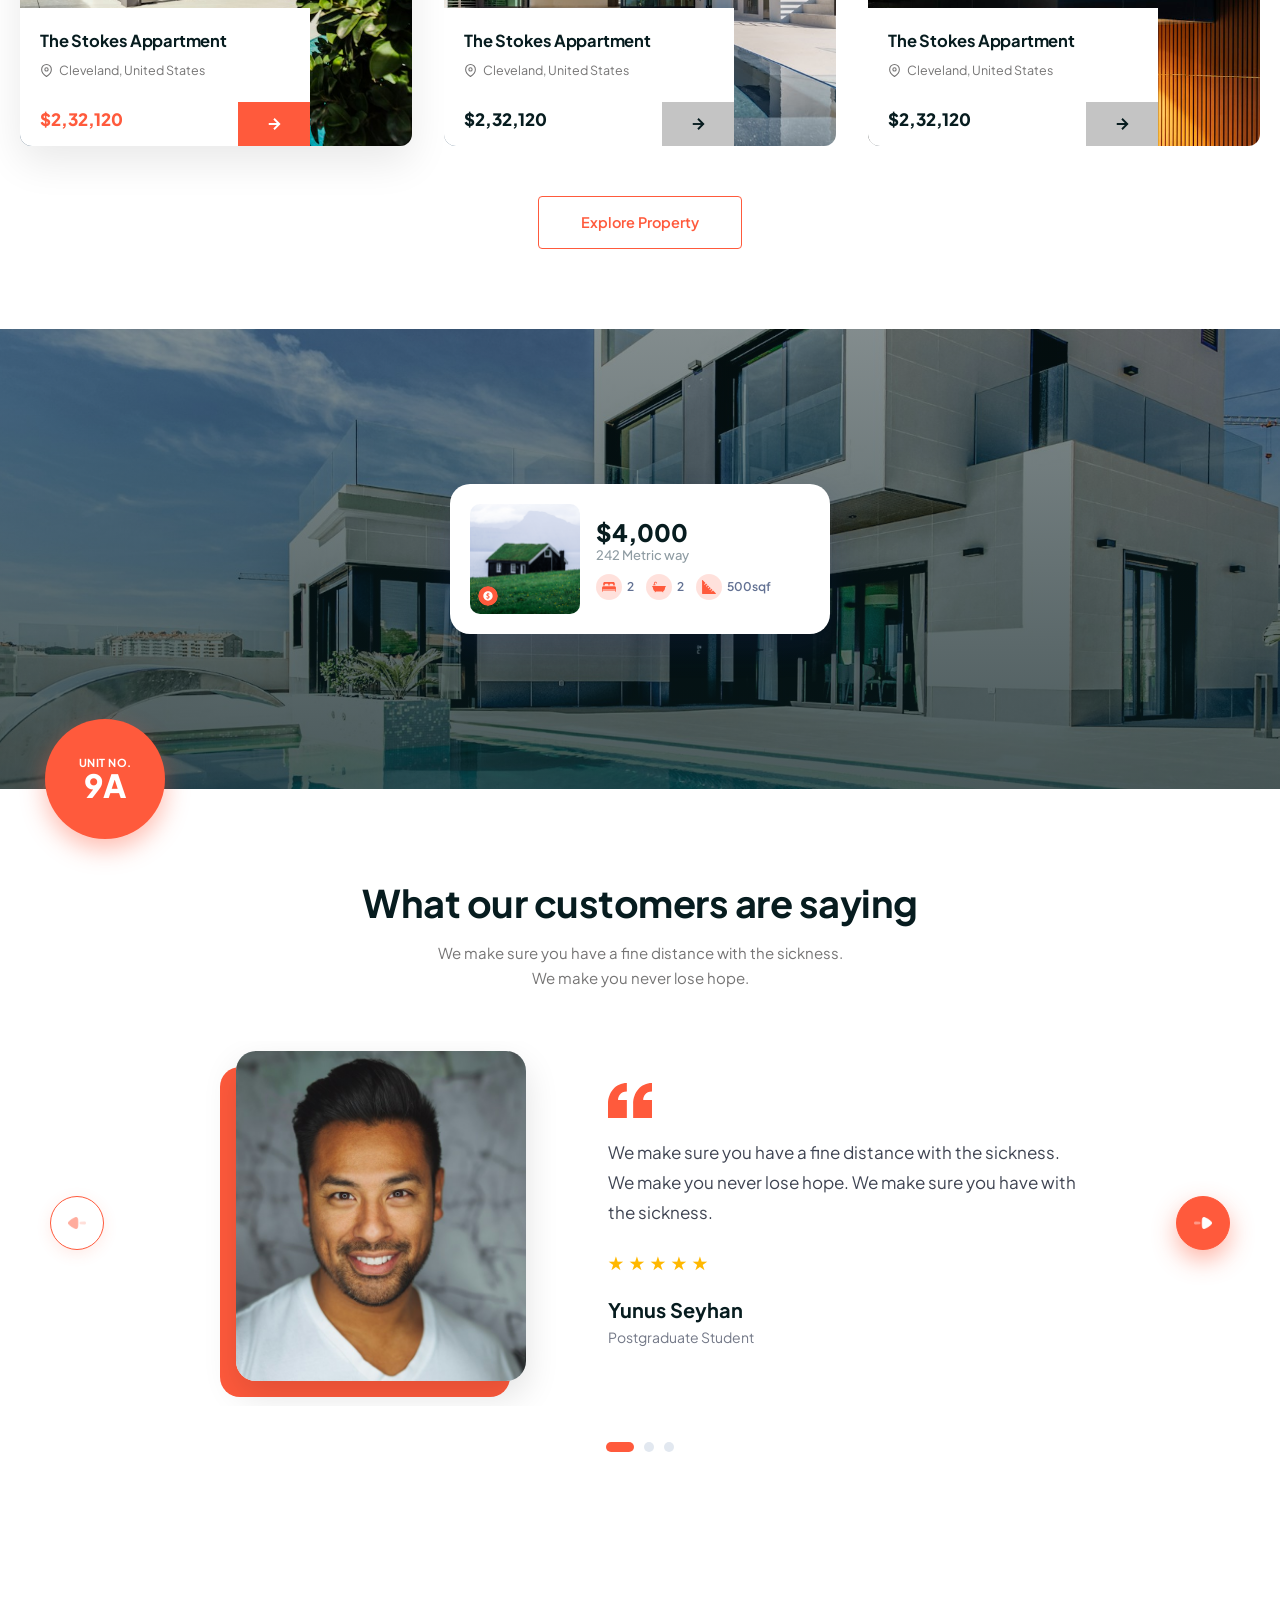
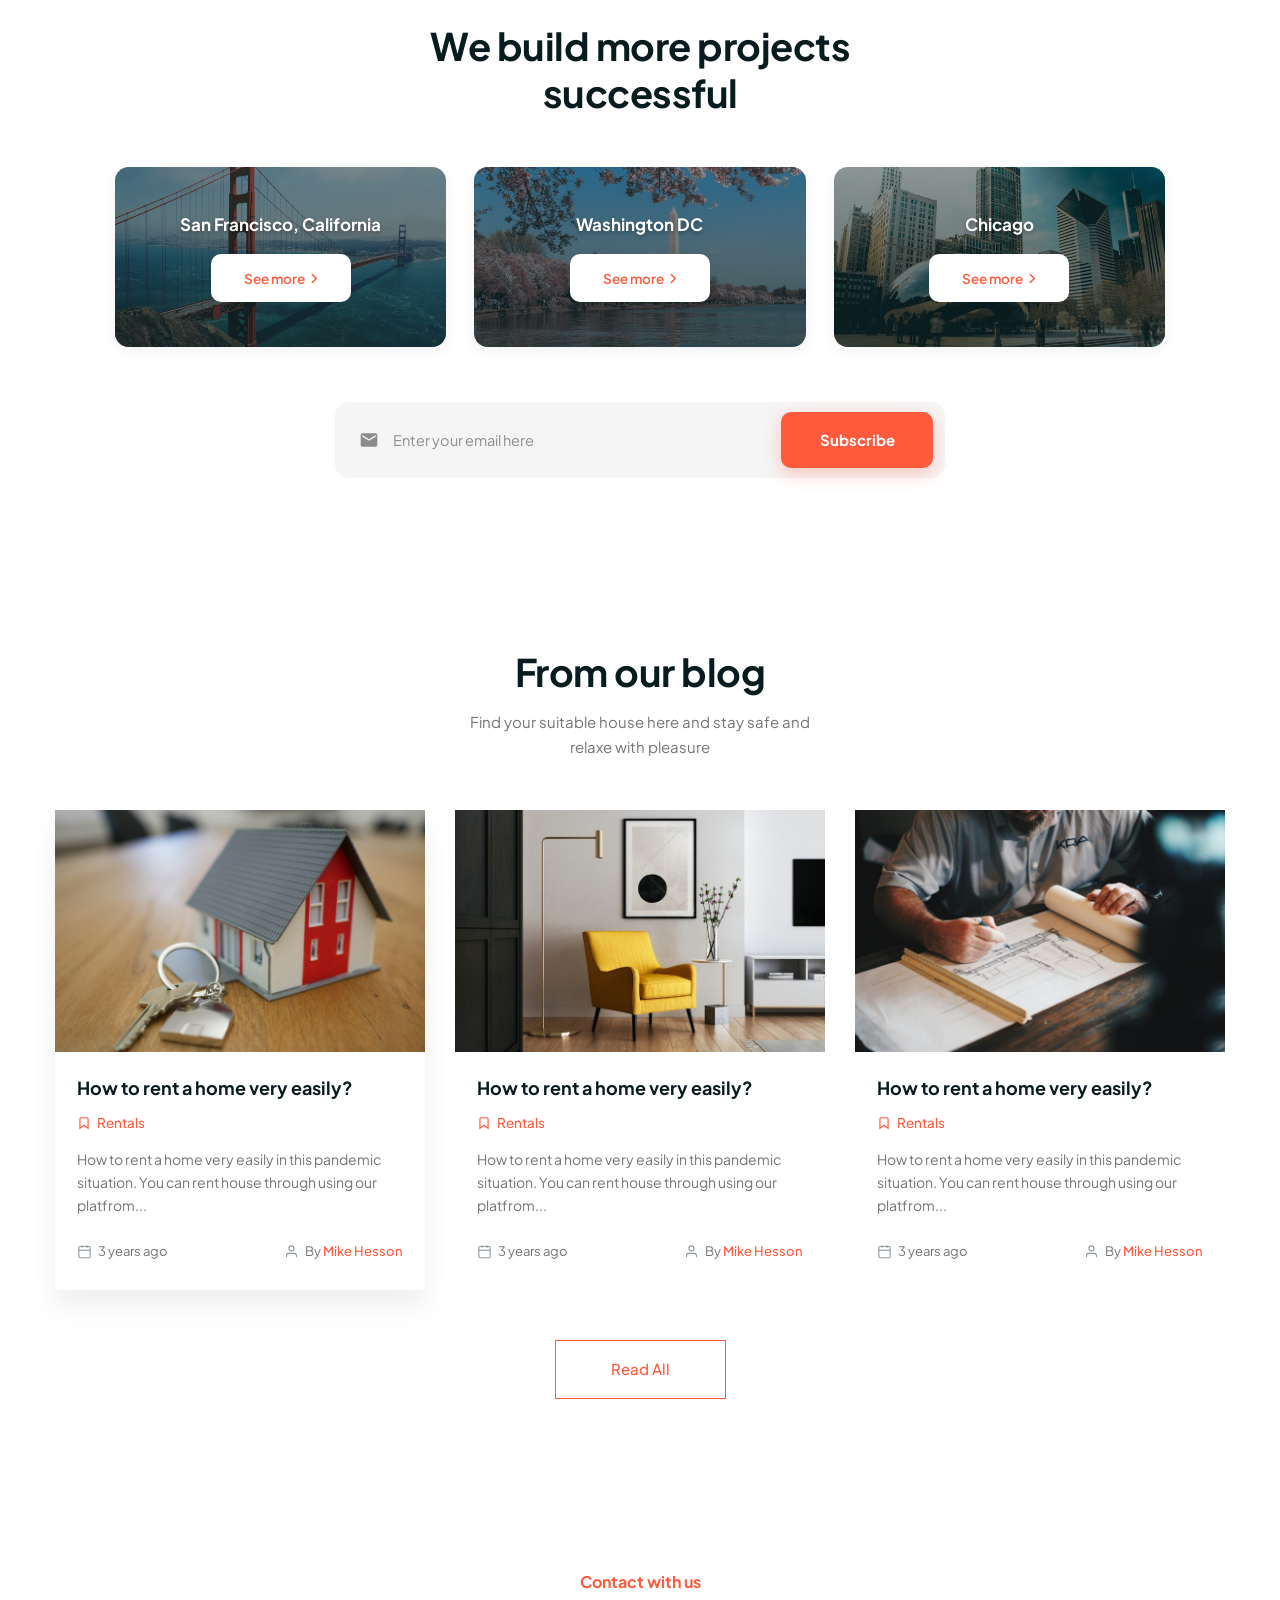
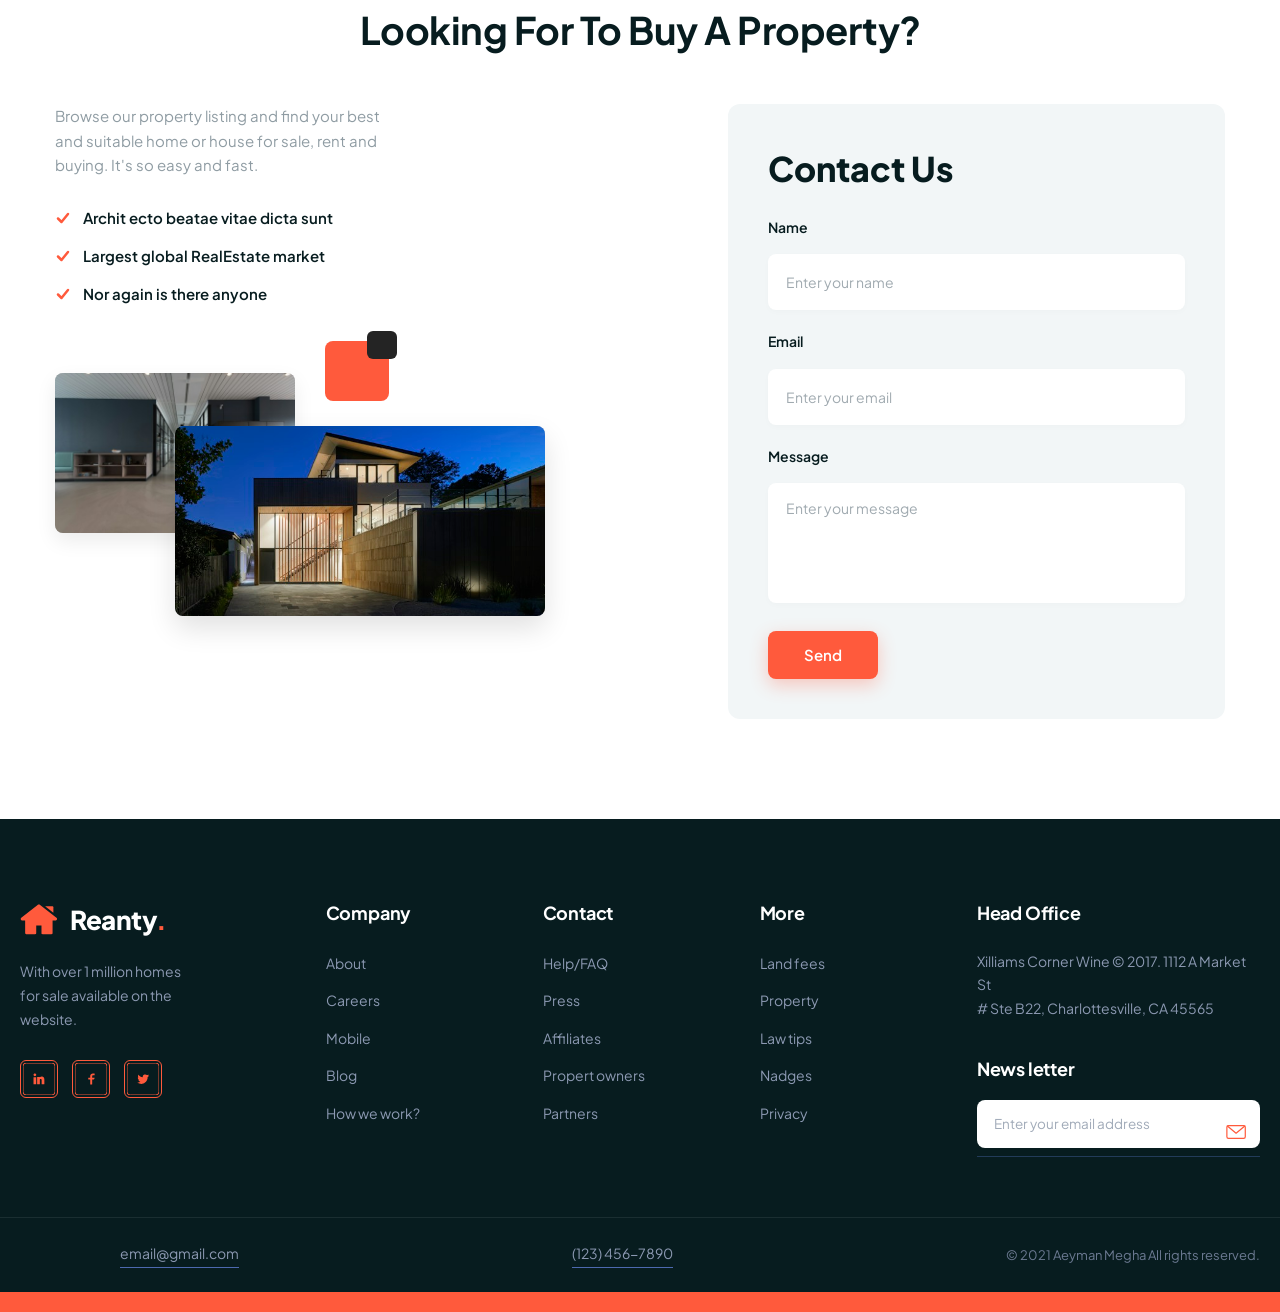
==== commit 89094531: "test bar" ====
--- a/index.html
+++ b/index.html
@@ -319,7 +319,7 @@
     <!-- ========================================================================= -->
     <!-- 6. TODAY SELLS PROPERTIES                                                 -->
     <!-- ========================================================================= -->
-    <section class="section today-sells">
+    <section class="section today-sells" id="market">
       <div class="container today-sells__grid">
         <!-- Left: Text & Bullet Checklist -->
         <div class="today-sells__content">
--- a/css/style.css
+++ b/css/style.css
@@ -365,29 +365,36 @@
 .navbar__link {
   font-size: 15px;
   font-weight: 600;
-  color: var(--color-dark);
+  color: var(--color-dark, #071C1F);
   position: relative;
   padding: 6px 0;
-  transition: var(--transition-normal);
-}
-
-.navbar__link:hover {
-  color: var(--color-primary);
-}
-
-.navbar__link--active {
-  color: var(--color-primary);
-}
-
-.navbar__link--active::after {
+  transition: color 0.25s ease, font-weight 0.25s ease;
+  cursor: pointer;
+}
+
+.navbar__link::after {
   content: "";
   position: absolute;
-  bottom: -2px;
+  bottom: -4px;
   left: 0;
-  width: 100%;
-  height: 2px;
-  background-color: var(--color-primary);
+  width: 0;
+  height: 2.5px;
+  background-color: var(--color-primary, #FF5A3C);
   border-radius: 2px;
+  transition: width 0.3s cubic-bezier(0.25, 1, 0.5, 1);
+}
+
+.navbar__link:hover {
+  color: var(--color-primary, #FF5A3C);
+}
+
+.navbar__link--active {
+  color: var(--color-primary, #FF5A3C) !important;
+  font-weight: 700;
+}
+
+.navbar__link--active::after {
+  width: 100%;
 }
 
 .navbar__actions {
